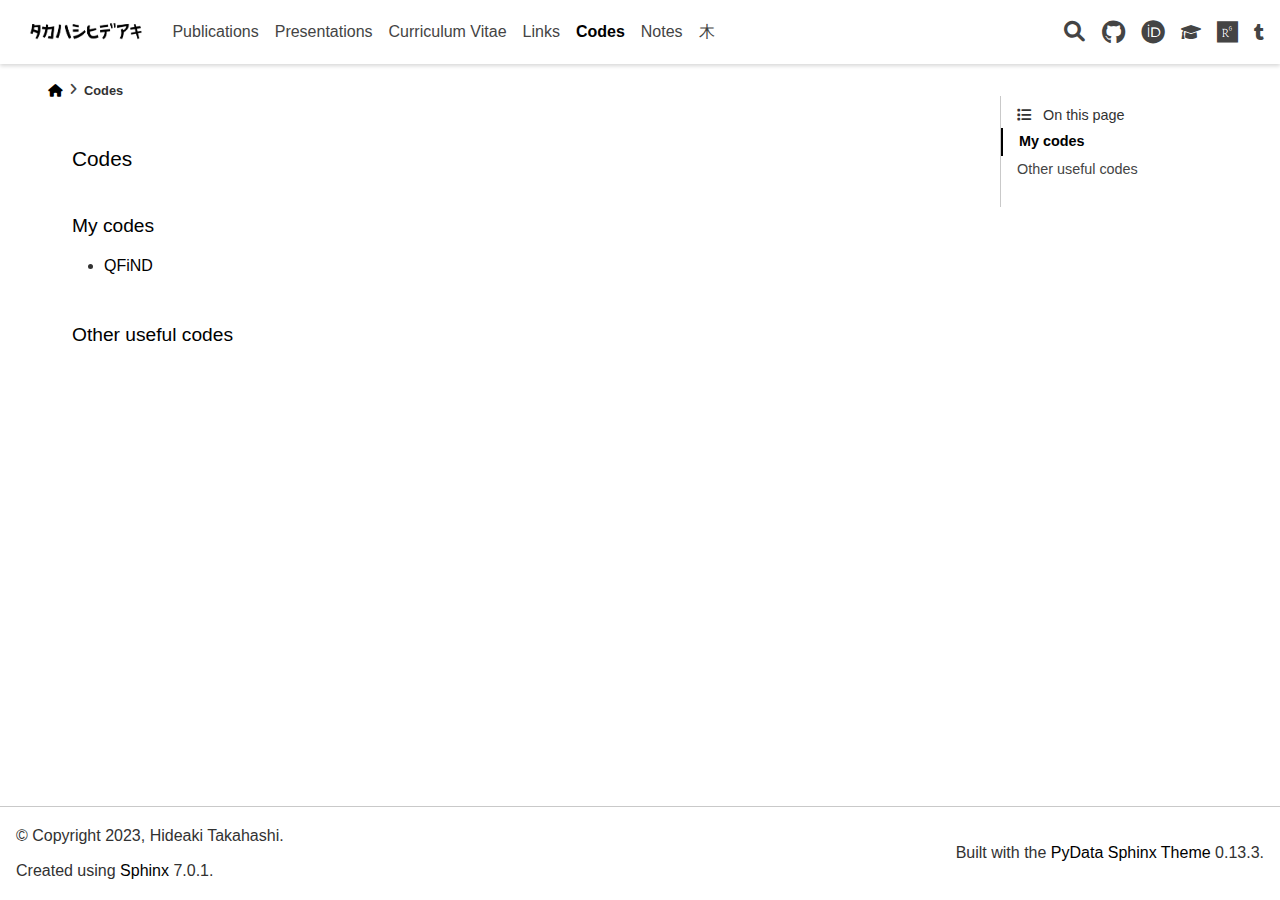
==== docs/code.html @ 280e66cf "edit codes" ====
<!DOCTYPE html>


<html lang="en" data-theme="light">

  <head>
    <meta charset="utf-8" />
    <meta name="viewport" content="width=device-width, initial-scale=1.0" /><meta name="viewport" content="width=device-width, initial-scale=1" />
    <link href="_static/favicon.ico" rel="icon" type="image/x-icon">
    <title>Codes &#8212; Hideaki Takahashi  documentation</title>
  
  
  
  <script data-cfasync="false">
    document.documentElement.dataset.mode = localStorage.getItem("mode") || "light";
    document.documentElement.dataset.theme = localStorage.getItem("theme") || "light";
  </script>
  
  <!-- Loaded before other Sphinx assets -->
  <link href="_static/styles/theme.css?digest=e353d410970836974a52" rel="stylesheet" />
<link href="_static/styles/bootstrap.css?digest=e353d410970836974a52" rel="stylesheet" />
<link href="_static/styles/pydata-sphinx-theme.css?digest=e353d410970836974a52" rel="stylesheet" />

  
  <link href="_static/vendor/fontawesome/6.1.2/css/all.min.css?digest=e353d410970836974a52" rel="stylesheet" />
  <link rel="preload" as="font" type="font/woff2" crossorigin href="_static/vendor/fontawesome/6.1.2/webfonts/fa-solid-900.woff2" />
<link rel="preload" as="font" type="font/woff2" crossorigin href="_static/vendor/fontawesome/6.1.2/webfonts/fa-brands-400.woff2" />
<link rel="preload" as="font" type="font/woff2" crossorigin href="_static/vendor/fontawesome/6.1.2/webfonts/fa-regular-400.woff2" />

    <link rel="stylesheet" type="text/css" href="_static/pygments.css" />
    <link rel="stylesheet" type="text/css" href="_static/css/header.css" />
    <link rel="stylesheet" type="text/css" href="_static/css/color.css" />
    <link rel="stylesheet" type="text/css" href="_static/css/font.css" />
  
  <!-- Pre-loaded scripts that we'll load fully later -->
  <link rel="preload" as="script" href="_static/scripts/bootstrap.js?digest=e353d410970836974a52" />
<link rel="preload" as="script" href="_static/scripts/pydata-sphinx-theme.js?digest=e353d410970836974a52" />

    <script data-url_root="./" id="documentation_options" src="_static/documentation_options.js"></script>
    <script src="_static/doctools.js"></script>
    <script src="_static/sphinx_highlight.js"></script>
    <script>DOCUMENTATION_OPTIONS.pagename = 'code';</script>
    <link rel="index" title="Index" href="genindex.html" />
    <link rel="search" title="Search" href="search.html" />
    <link rel="next" title="Notes" href="note.html" />
    <link rel="prev" title="Links" href="link.html" />
  <meta name="viewport" content="width=device-width, initial-scale=1"/>
  <meta name="docsearch:language" content="en"/>
  </head>
  
  
  <body data-bs-spy="scroll" data-bs-target=".bd-toc-nav" data-offset="180" data-bs-root-margin="0px 0px -60%" data-default-mode="light">

  
  
  <a class="skip-link" href="#main-content">Skip to main content</a>
  
  <input type="checkbox"
          class="sidebar-toggle"
          name="__primary"
          id="__primary"/>
  <label class="overlay overlay-primary" for="__primary"></label>
  
  <input type="checkbox"
          class="sidebar-toggle"
          name="__secondary"
          id="__secondary"/>
  <label class="overlay overlay-secondary" for="__secondary"></label>
  
  <div class="search-button__wrapper">
    <div class="search-button__overlay"></div>
    <div class="search-button__search-container">
<form class="bd-search d-flex align-items-center"
      action="search.html"
      method="get">
  <i class="fa-solid fa-magnifying-glass"></i>
  <input type="search"
         class="form-control"
         name="q"
         id="search-input"
         placeholder="Search the docs ..."
         aria-label="Search the docs ..."
         autocomplete="off"
         autocorrect="off"
         autocapitalize="off"
         spellcheck="false"/>
  <span class="search-button__kbd-shortcut"><kbd class="kbd-shortcut__modifier">Ctrl</kbd>+<kbd>K</kbd></span>
</form></div>
  </div>
  
    <nav class="bd-header navbar navbar-expand-lg bd-navbar">
<div class="bd-header__inner bd-page-width">
  <label class="sidebar-toggle primary-toggle" for="__primary">
    <span class="fa-solid fa-bars"></span>
  </label>
  
  <div class="navbar-header-items__start">
    
      <div class="navbar-item">
  

<a class="navbar-brand logo" href="index.html">
  
  
  
  
    
    
    
    <img src="_static/nome.png" class="logo__image only-light" alt="Hideaki Takahashi - Home"/>
    <script>document.write(`<img src="" class="logo__image only-dark" alt="Hideaki Takahashi - Home"/>`);</script>
  
  
</a></div>
    
  </div>
  
  
  <div class="col-lg-9 navbar-header-items">
    
    <div class="me-auto navbar-header-items__center">
      
        <div class="navbar-item"><nav class="navbar-nav">
  <p class="sidebar-header-items__title"
     role="heading"
     aria-level="1"
     aria-label="Site Navigation">
    Site Navigation
  </p>
  <ul class="bd-navbar-elements navbar-nav">
    
                    <li class="nav-item">
                      <a class="nav-link nav-internal" href="publication.html">
                        Publications
                      </a>
                    </li>
                

                    <li class="nav-item">
                      <a class="nav-link nav-internal" href="presentation.html">
                        Presentations
                      </a>
                    </li>
                

                    <li class="nav-item">
                      <a class="nav-link nav-internal" href="cv.html">
                        Curriculum Vitae
                      </a>
                    </li>
                

                    <li class="nav-item">
                      <a class="nav-link nav-internal" href="link.html">
                        Links
                      </a>
                    </li>
                

                    <li class="nav-item current active">
                      <a class="nav-link nav-internal" href="#">
                        Codes
                      </a>
                    </li>
                

                    <li class="nav-item">
                      <a class="nav-link nav-internal" href="note.html">
                        Notes
                      </a>
                    </li>
                

                    <li class="nav-item">
                      <a class="nav-link nav-internal" href="tree.html">
                        木
                      </a>
                    </li>
                
  </ul>
</nav></div>
      
    </div>
    
    
    <div class="navbar-header-items__end">
      
        <div class="navbar-item navbar-persistent--container">
          
<script>
document.write(`
  <button class="btn btn-sm navbar-btn search-button search-button__button" title="Search" aria-label="Search" data-bs-placement="bottom" data-bs-toggle="tooltip">
    <i class="fa-solid fa-magnifying-glass"></i>
  </button>
`);
</script>
        </div>
      
      
        <div class="navbar-item"><ul class="navbar-icon-links navbar-nav"
    aria-label="Icon Links">
        <li class="nav-item">
          
          
          
          
          
          
          
          
          <a href="https://github.com/htkhsh" title="GitHub" class="nav-link" rel="noopener" target="_blank" data-bs-toggle="tooltip" data-bs-placement="bottom"><span><i class="fa-brands fa-github"></i></span>
            <label class="sr-only">GitHub</label></a>
        </li>
        <li class="nav-item">
          
          
          
          
          
          
          
          
          <a href="https://orcid.org/0000-0001-6465-2049" title="ORCiD" class="nav-link" rel="noopener" target="_blank" data-bs-toggle="tooltip" data-bs-placement="bottom"><span><i class="fa-brands fa-orcid"></i></span>
            <label class="sr-only">ORCiD</label></a>
        </li>
        <li class="nav-item">
          
          
          
          
          
          
          
          
          <a href="https://scholar.google.co.jp/citations?hl=ja&user=_Anark0AAAAJ" title="Google Scholar" class="nav-link" rel="noopener" target="_blank" data-bs-toggle="tooltip" data-bs-placement="bottom"><span><i class="fa fa-graduation-cap"></i></span>
            <label class="sr-only">Google Scholar</label></a>
        </li>
        <li class="nav-item">
          
          
          
          
          
          
          
          
          <a href="https://www.researchgate.net/profile/Hideaki-Takahashi-11" title="ResearchGate" class="nav-link" rel="noopener" target="_blank" data-bs-toggle="tooltip" data-bs-placement="bottom"><span><i class="fa-brands fa-researchgate"></i></span>
            <label class="sr-only">ResearchGate</label></a>
        </li>
        <li class="nav-item">
          
          
          
          
          
          
          
          
          <a href="https://ftngrf.tumblr.com/" title="tumblr" class="nav-link" rel="noopener" target="_blank" data-bs-toggle="tooltip" data-bs-placement="bottom"><span><i class="fab fa-tumblr"></i></span>
            <label class="sr-only">tumblr</label></a>
        </li>
</ul></div>
      
    </div>
    
  </div>
  
  
    <div class="navbar-persistent--mobile">
<script>
document.write(`
  <button class="btn btn-sm navbar-btn search-button search-button__button" title="Search" aria-label="Search" data-bs-placement="bottom" data-bs-toggle="tooltip">
    <i class="fa-solid fa-magnifying-glass"></i>
  </button>
`);
</script>
    </div>
  

  
    <label class="sidebar-toggle secondary-toggle" for="__secondary">
      <span class="fa-solid fa-outdent"></span>
    </label>
  
</div>

    </nav>
  
  <div class="bd-container">
    <div class="bd-container__inner bd-page-width">
      
      <div class="bd-sidebar-primary bd-sidebar hide-on-wide">
        

  
  <div class="sidebar-header-items sidebar-primary__section">
    
    
      <div class="sidebar-header-items__center">
        
          <div class="navbar-item"><nav class="navbar-nav">
  <p class="sidebar-header-items__title"
     role="heading"
     aria-level="1"
     aria-label="Site Navigation">
    Site Navigation
  </p>
  <ul class="bd-navbar-elements navbar-nav">
    
                    <li class="nav-item">
                      <a class="nav-link nav-internal" href="publication.html">
                        Publications
                      </a>
                    </li>
                

                    <li class="nav-item">
                      <a class="nav-link nav-internal" href="presentation.html">
                        Presentations
                      </a>
                    </li>
                

                    <li class="nav-item">
                      <a class="nav-link nav-internal" href="cv.html">
                        Curriculum Vitae
                      </a>
                    </li>
                

                    <li class="nav-item">
                      <a class="nav-link nav-internal" href="link.html">
                        Links
                      </a>
                    </li>
                

                    <li class="nav-item current active">
                      <a class="nav-link nav-internal" href="#">
                        Codes
                      </a>
                    </li>
                

                    <li class="nav-item">
                      <a class="nav-link nav-internal" href="note.html">
                        Notes
                      </a>
                    </li>
                

                    <li class="nav-item">
                      <a class="nav-link nav-internal" href="tree.html">
                        木
                      </a>
                    </li>
                
  </ul>
</nav></div>
        
      </div>
    
    
    
      <div class="sidebar-header-items__end">
        
          <div class="navbar-item"><ul class="navbar-icon-links navbar-nav"
    aria-label="Icon Links">
        <li class="nav-item">
          
          
          
          
          
          
          
          
          <a href="https://github.com/htkhsh" title="GitHub" class="nav-link" rel="noopener" target="_blank" data-bs-toggle="tooltip" data-bs-placement="bottom"><span><i class="fa-brands fa-github"></i></span>
            <label class="sr-only">GitHub</label></a>
        </li>
        <li class="nav-item">
          
          
          
          
          
          
          
          
          <a href="https://orcid.org/0000-0001-6465-2049" title="ORCiD" class="nav-link" rel="noopener" target="_blank" data-bs-toggle="tooltip" data-bs-placement="bottom"><span><i class="fa-brands fa-orcid"></i></span>
            <label class="sr-only">ORCiD</label></a>
        </li>
        <li class="nav-item">
          
          
          
          
          
          
          
          
          <a href="https://scholar.google.co.jp/citations?hl=ja&user=_Anark0AAAAJ" title="Google Scholar" class="nav-link" rel="noopener" target="_blank" data-bs-toggle="tooltip" data-bs-placement="bottom"><span><i class="fa fa-graduation-cap"></i></span>
            <label class="sr-only">Google Scholar</label></a>
        </li>
        <li class="nav-item">
          
          
          
          
          
          
          
          
          <a href="https://www.researchgate.net/profile/Hideaki-Takahashi-11" title="ResearchGate" class="nav-link" rel="noopener" target="_blank" data-bs-toggle="tooltip" data-bs-placement="bottom"><span><i class="fa-brands fa-researchgate"></i></span>
            <label class="sr-only">ResearchGate</label></a>
        </li>
        <li class="nav-item">
          
          
          
          
          
          
          
          
          <a href="https://ftngrf.tumblr.com/" title="tumblr" class="nav-link" rel="noopener" target="_blank" data-bs-toggle="tooltip" data-bs-placement="bottom"><span><i class="fab fa-tumblr"></i></span>
            <label class="sr-only">tumblr</label></a>
        </li>
</ul></div>
        
      </div>
    
  </div>
  
  
  <div class="sidebar-primary-items__end sidebar-primary__section">
  </div>
  
  <div id="rtd-footer-container"></div>


      </div>
      
      <main id="main-content" class="bd-main">
        
        
          <div class="bd-content">
            <div class="bd-article-container">
              
              <div class="bd-header-article">
<div class="header-article-items header-article__inner">
  
    <div class="header-article-items__start">
      
        <div class="header-article-item">



<nav aria-label="Breadcrumbs">
  <ul class="bd-breadcrumbs" role="navigation" aria-label="Breadcrumb">
    
    <li class="breadcrumb-item breadcrumb-home">
      <a href="index.html" class="nav-link" aria-label="Home">
        <i class="fa-solid fa-home"></i>
      </a>
    </li>
    <li class="breadcrumb-item active" aria-current="page">Codes</li>
  </ul>
</nav>
</div>
      
    </div>
  
  
</div>
</div>
              
              
              
                
<div id="searchbox"></div>
                <article class="bd-article" role="main">
                  
  <section id="codes">
<h1>Codes<a class="headerlink" href="#codes" title="Permalink to this heading">#</a></h1>
<section id="my-codes">
<h2>My codes<a class="headerlink" href="#my-codes" title="Permalink to this heading">#</a></h2>
<ul class="simple">
<li><p><a class="reference external" href="https://github.com/htkhsh/QFiND">QFiND</a></p></li>
</ul>
</section>
<section id="other-useful-codes">
<h2>Other useful codes<a class="headerlink" href="#other-useful-codes" title="Permalink to this heading">#</a></h2>
</section>
</section>


                </article>
              
              
              
            </div>
            
            
              
                <div class="bd-sidebar-secondary bd-toc"><div class="sidebar-secondary-items sidebar-secondary__inner">

  <div class="sidebar-secondary-item">
  <div class="page-toc tocsection onthispage">
    <i class="fa-solid fa-list"></i> On this page
  </div>
  <nav class="bd-toc-nav page-toc">
    <ul class="visible nav section-nav flex-column">
<li class="toc-h2 nav-item toc-entry"><a class="reference internal nav-link" href="#my-codes">My codes</a></li>
<li class="toc-h2 nav-item toc-entry"><a class="reference internal nav-link" href="#other-useful-codes">Other useful codes</a></li>
</ul>
  </nav></div>

</div></div>
              
            
          </div>
          <footer class="bd-footer-content">
            
          </footer>
        
      </main>
    </div>
  </div>
  
  <!-- Scripts loaded after <body> so the DOM is not blocked -->
  <script src="_static/scripts/bootstrap.js?digest=e353d410970836974a52"></script>
<script src="_static/scripts/pydata-sphinx-theme.js?digest=e353d410970836974a52"></script>

  <footer class="bd-footer">
<div class="bd-footer__inner bd-page-width">
  
    <div class="footer-items__start">
      
        <div class="footer-item">
  <p class="copyright">
    
      © Copyright 2023, Hideaki Takahashi.
      <br/>
    
  </p>
</div>
      
        <div class="footer-item">
  <p class="sphinx-version">
    Created using <a href="https://www.sphinx-doc.org/">Sphinx</a> 7.0.1.
    <br/>
  </p>
</div>
      
    </div>
  
  
    <div class="footer-items__end">
      
        <div class="footer-item"><p class="theme-version">
  Built with the <a href="https://pydata-sphinx-theme.readthedocs.io/en/stable/index.html">PyData Sphinx Theme</a> 0.13.3.
</p></div>
      
    </div>
  
</div>

  </footer>
  </body>
</html>
---- docs/_static/styles/theme.css ----
/* Provided by Sphinx's 'basic' theme, and included in the final set of assets */
@import "../basic.css";
---- docs/_static/styles/pydata-sphinx-theme.css ----
html{--pst-header-height:4rem;--pst-header-article-height:calc(var(--pst-header-height)*2/3);--pst-sidebar-secondary:17rem;--pst-font-size-base:1rem;--pst-font-size-h1:2.5rem;--pst-font-size-h2:2rem;--pst-font-size-h3:1.75rem;--pst-font-size-h4:1.5rem;--pst-font-size-h5:1.25rem;--pst-font-size-h6:1.1rem;--pst-font-size-milli:0.9rem;--pst-sidebar-font-size:0.9rem;--pst-sidebar-font-size-mobile:1.1rem;--pst-sidebar-header-font-size:1.2rem;--pst-sidebar-header-font-weight:600;--pst-admonition-font-weight-heading:600;--pst-font-weight-caption:300;--pst-font-weight-heading:400;--pst-font-family-base-system:-apple-system,BlinkMacSystemFont,Segoe UI,"Helvetica Neue",Arial,sans-serif,Apple Color Emoji,Segoe UI Emoji,Segoe UI Symbol;--pst-font-family-monospace-system:"SFMono-Regular",Menlo,Consolas,Monaco,Liberation Mono,Lucida Console,monospace;--pst-font-family-base:var(--pst-font-family-base-system);--pst-font-family-heading:var(--pst-font-family-base-system);--pst-font-family-monospace:var(--pst-font-family-monospace-system);--pst-font-size-icon:1.5rem;--pst-icon-check-circle:"";--pst-icon-info-circle:"";--pst-icon-exclamation-triangle:"";--pst-icon-exclamation-circle:"";--pst-icon-times-circle:"";--pst-icon-lightbulb:"";--pst-icon-download:"";--pst-icon-angle-left:"";--pst-icon-angle-right:"";--pst-icon-external-link:"";--pst-icon-search-minus:"";--pst-icon-github:"";--pst-icon-gitlab:"";--pst-icon-share:"";--pst-icon-bell:"";--pst-icon-pencil:"";--pst-breadcrumb-divider:"";--pst-icon-admonition-default:var(--pst-icon-bell);--pst-icon-admonition-note:var(--pst-icon-info-circle);--pst-icon-admonition-attention:var(--pst-icon-exclamation-circle);--pst-icon-admonition-caution:var(--pst-icon-exclamation-triangle);--pst-icon-admonition-warning:var(--pst-icon-exclamation-triangle);--pst-icon-admonition-danger:var(--pst-icon-exclamation-triangle);--pst-icon-admonition-error:var(--pst-icon-times-circle);--pst-icon-admonition-hint:var(--pst-icon-lightbulb);--pst-icon-admonition-tip:var(--pst-icon-lightbulb);--pst-icon-admonition-important:var(--pst-icon-exclamation-circle);--pst-icon-admonition-seealso:var(--pst-icon-share);--pst-icon-admonition-todo:var(--pst-icon-pencil);--pst-icon-versionmodified-default:var(--pst-icon-exclamation-circle);--pst-icon-versionmodified-added:var(--pst-icon-exclamation-circle);--pst-icon-versionmodified-changed:var(--pst-icon-exclamation-circle);--pst-icon-versionmodified-deprecated:var(--pst-icon-exclamation-circle);font-size:var(--pst-font-size-base);scroll-padding-top:calc(var(--pst-header-height) + 1rem)}body{background-color:var(--pst-color-background);color:var(--pst-color-text-base);display:flex;flex-direction:column;font-family:var(--pst-font-family-base);font-weight:400;line-height:1.65;min-height:100vh}body::-webkit-scrollbar{height:.5rem;width:.5rem}body::-webkit-scrollbar-thumb{background:var(--pst-color-text-muted);border-radius:.25rem}body::-webkit-scrollbar-track{background:transparent}body::-webkit-scrollbar-thumb{background:var(--pst-color-on-surface)}body::-webkit-scrollbar-thumb:hover,body:hover::-webkit-scrollbar-thumb{background:var(--pst-color-text-muted)}body::-webkit-scrollbar-track{background:var(--pst-color-background)}p{color:var(--pst-color-text-base);font-size:1em;margin-bottom:1.15rem}p.rubric{border-bottom:1px solid var(--pst-color-border)}p.centered{text-align:center}a{word-wrap:break-word;color:var(--pst-color-link);text-decoration:none}a:hover{color:var(--pst-color-link-hover);text-decoration:underline}a.headerlink{color:var(--pst-color-warning);font-size:.8em;margin-left:.2em;opacity:.4;padding:0 4px;text-decoration:none;transition:all .2s ease-out;user-select:none}a.headerlink:hover{opacity:1}a.github:before,a.gitlab:before{color:var(--pst-color-text-muted);font:var(--fa-font-brands);margin-right:.25rem}a.github:before{content:var(--pst-icon-github)}a.gitlab:before{content:var(--pst-icon-gitlab)}.heading-style,h1,h2,h3,h4,h5,h6{font-family:var(--pst-font-family-heading);font-weight:var(--pst-font-weight-heading);line-height:1.15;margin:2.75rem 0 1.05rem}h1{font-size:var(--pst-font-size-h1);margin-top:0}h1,h2{color:var(--pst-color-primary)}h2{font-size:var(--pst-font-size-h2)}h3{font-size:var(--pst-font-size-h3)}h3,h4{color:var(--pst-color-text-base)}h4{font-size:var(--pst-font-size-h4)}h5{font-size:var(--pst-font-size-h5)}h5,h6{color:var(--pst-color-text-base)}h6{font-size:var(--pst-font-size-h6)}.text_small,small{font-size:var(--pst-font-size-milli)}hr{border:0;border-top:1px solid var(--pst-color-border)}code,kbd,pre,samp{font-family:var(--pst-font-family-monospace)}kbd{background-color:var(--pst-color-on-background);color:var(--pst-color-text-muted)}kbd:not(.compound){border:1px solid var(--pst-color-border);box-shadow:1px 1px 1px var(--pst-color-shadow);margin:0 .1rem;padding:.1rem .4rem}code{color:var(--pst-color-inline-code)}pre{background-color:var(--pst-color-surface);border:1px solid var(--pst-color-border);border-radius:.25rem;color:var(--pst-color-text-base);line-height:1.2em;margin:1.5em 0;padding:1rem}pre::-webkit-scrollbar{height:.5rem;width:.5rem}pre::-webkit-scrollbar-thumb{background:var(--pst-color-text-muted);border-radius:.25rem}pre::-webkit-scrollbar-track{background:transparent}pre::-webkit-scrollbar-thumb{background:var(--pst-color-on-surface)}pre::-webkit-scrollbar-thumb:hover,pre:hover::-webkit-scrollbar-thumb{background:var(--pst-color-text-muted)}pre .linenos{opacity:.5;padding-right:10px}.skip-link{background-color:var(--pst-color-background);border-bottom:1px solid var(--pst-color-border);color:var(--pst-color-link);left:0;padding:.5rem;position:fixed;right:0;text-align:center;top:0;transform:translateY(-100%);transition:transform .15s ease-in-out;z-index:1055}.skip-link:focus{transform:translateY(0)}.bd-container{display:flex;flex-grow:1;justify-content:center}.bd-container .bd-container__inner{display:flex}.bd-page-width{width:100%}@media(min-width:960px){.bd-page-width{max-width:88rem}}.bd-header-announcement{align-items:center;display:flex;justify-content:center;min-height:3rem;padding:.5rem 12.5%;position:relative;text-align:center;width:100%}@media(max-width:959.98px){.bd-header-announcement{padding:.5rem 2%}}.bd-header-announcement p{font-weight:700;margin:0}.bd-header-announcement:after{background-color:var(--pst-color-info);content:"";height:100%;left:0;opacity:.2;position:absolute;top:0;width:100%;z-index:-1}.bd-header-announcement:empty{display:none}.bd-main{display:flex;flex-direction:column;flex-grow:1;min-width:0}.bd-main .bd-content{display:flex;height:100%;justify-content:center}.bd-main .bd-content .bd-article-container{display:flex;flex-direction:column;justify-content:start;max-width:60em;overflow-x:auto;padding:1rem;width:100%}@media(min-width:1200px){.bd-main .bd-content .bd-article-container .bd-article{padding-left:2rem;padding-top:1.5rem}}.bd-footer{border-top:1px solid var(--pst-color-border);width:100%}.bd-footer .bd-footer__inner{display:flex;flex-grow:1;margin:auto;padding:1rem}.bd-footer .footer-items__end,.bd-footer .footer-items__start{display:flex;flex-direction:column;gap:.5rem;justify-content:center}.bd-footer .footer-items__end{margin-left:auto;text-align:end}.bd-footer .footer-item p{margin-bottom:0}.bd-footer-article .footer-article-items,.bd-footer-content .footer-content-items{display:flex;flex-direction:column;margin-top:auto}.bd-header{background:var(--pst-color-on-background)!important;box-shadow:0 .125rem .25rem 0 var(--pst-color-shadow);justify-content:center;max-width:100vw;padding:0;position:sticky;top:0;width:100%;z-index:1030}.bd-header .bd-header__inner{align-items:center;display:flex;height:fit-content;padding-left:1rem;padding-right:1rem}.bd-header .navbar-item{align-items:center;display:flex;height:var(--pst-header-height);max-height:var(--pst-header-height)}.bd-header .navbar-header-items{flex-shrink:1}@media(min-width:960px){.bd-header .navbar-header-items{display:flex;flex-grow:1;padding:0 0 0 .5rem}}.bd-header .navbar-header-items__center,.bd-header .navbar-header-items__end,.bd-header .navbar-header-items__start{align-items:center;display:flex;flex-flow:wrap;row-gap:0}.bd-header .navbar-header-items__center,.bd-header .navbar-header-items__end{column-gap:1rem}.bd-header .navbar-header-items__start{flex-shrink:0;gap:.5rem;margin-right:auto}.bd-header .navbar-header-items__end{justify-content:end}.bd-header .navbar-nav{display:flex}@media(min-width:960px){.bd-header .navbar-nav{align-items:center}}.bd-header .navbar-nav li a.nav-link{color:var(--pst-color-text-muted)}.bd-header .navbar-nav li a.nav-link:focus,.bd-header .navbar-nav li a.nav-link:hover{color:var(--pst-color-primary)}.bd-header .navbar-nav>.active>.nav-link{color:var(--pst-color-primary);font-weight:600}.bd-header .navbar-nav .dropdown button{border:none;color:var(--pst-color-text-muted);display:unset}.bd-header .navbar-nav .dropdown .dropdown-menu{background-color:var(--pst-color-on-background);border:1px solid var(--pst-color-border);box-shadow:0 0 .3rem .1rem var(--pst-color-shadow);margin:.5rem 0;min-width:20rem;padding:.5rem 1rem;z-index:1070}.bd-header .navbar-nav .dropdown .dropdown-menu:not(.show){display:none}@media(min-width:960px){.navbar-center-items .navbar-item{display:inline-block}}.toc-entry>.nav-link.active{background-color:transparent;border-left:2px solid var(--pst-color-primary);color:var(--pst-color-primary);font-weight:600}.nav-link:hover{border-style:none}.nav-link.nav-external:after{content:var(--pst-icon-external-link);font:var(--fa-font-solid);font-size:.75em;margin-left:.3em}.bd-navbar-elements li.nav-item i{font-size:.7rem;padding-left:2px;vertical-align:middle}.bd-header label.sidebar-toggle{align-items:center;color:var(--pst-color-muted);cursor:pointer;display:flex;font-size:var(--pst-font-size-icon);margin-bottom:0}.bd-header label.primary-toggle{padding-right:1rem}@media(min-width:960px){.bd-header label.primary-toggle{display:none}}.bd-header label.secondary-toggle{padding-left:1rem}@media(min-width:1200px){.bd-header label.secondary-toggle{display:none}}.bd-header .navbar-header-items{display:none}@media(min-width:960px){.bd-header .navbar-header-items{display:inherit}}.navbar-persistent--mobile{margin-left:auto}@media(min-width:960px){.navbar-persistent--mobile{display:none}}.navbar-persistent--container{display:none}@media(min-width:960px){.navbar-persistent--container{display:flex}}.header-article__inner{display:flex;padding:0 .5rem}.header-article__inner .header-article-item{height:var(--pst-header-article-height);min-height:var(--pst-header-article-height)}.header-article__inner .header-article-items__end,.header-article__inner .header-article-items__start{align-items:start;display:flex;gap:.5rem}.header-article__inner .header-article-items__end{margin-left:auto}.bd-sidebar-primary{background-color:var(--pst-color-background);border-right:1px solid var(--pst-color-border);display:flex;flex:0 0 auto;flex-direction:column;font-size:var(--pst-sidebar-font-size-mobile);gap:1rem;max-height:calc(100vh - var(--pst-header-height));overflow-y:auto;padding:2rem 1rem 1rem;position:sticky;top:var(--pst-header-height);width:25%}.bd-sidebar-primary::-webkit-scrollbar{height:.5rem;width:.5rem}.bd-sidebar-primary::-webkit-scrollbar-thumb{background:var(--pst-color-text-muted);border-radius:.25rem}.bd-sidebar-primary::-webkit-scrollbar-track{background:transparent}.bd-sidebar-primary::-webkit-scrollbar-thumb{background:var(--pst-color-on-surface)}.bd-sidebar-primary::-webkit-scrollbar-thumb:hover,.bd-sidebar-primary:hover::-webkit-scrollbar-thumb{background:var(--pst-color-text-muted)}@media(min-width:960px){.bd-sidebar-primary{font-size:var(--pst-sidebar-font-size)}}.bd-sidebar-primary .nav-link{font-size:var(--pst-sidebar-font-size-mobile)}.bd-sidebar-primary.no-sidebar{border-right:0}@media(min-width:960px){.bd-sidebar-primary.hide-on-wide{display:none}}.bd-sidebar-primary h1,.bd-sidebar-primary h2,.bd-sidebar-primary h3,.bd-sidebar-primary h4{color:var(--pst-color-text-base)}.bd-sidebar-primary .sidebar-primary-items__end .sidebar-primary-item,.bd-sidebar-primary .sidebar-primary-items__start .sidebar-primary-item{padding:.5rem 0}.bd-sidebar-primary .sidebar-header-items{display:flex;flex-direction:column}.bd-sidebar-primary .sidebar-header-items .sidebar-header-items__title{color:var(--pst-color-text-base);font-size:var(--pst-sidebar-header-font-size);font-weight:var(--pst-sidebar-header-font-weight);margin-bottom:.5rem}.bd-sidebar-primary .sidebar-header-items .nav-item.dropdown button{display:none}.bd-sidebar-primary .sidebar-header-items .nav-item.dropdown .dropdown-menu{background-color:inherit;border:none;display:flex;flex-direction:column;font-size:inherit;margin:0;padding:0}.bd-sidebar-primary .sidebar-header-items .sidebar-header-items__center{display:flex;flex-direction:column}.bd-sidebar-primary .sidebar-header-items .sidebar-header-items__end{align-items:center;display:flex;gap:.5rem}@media(min-width:960px){.bd-sidebar-primary .sidebar-header-items{display:none}}.bd-sidebar-primary .sidebar-primary-items__start{border-top:1px solid var(--pst-color-border)}@media(min-width:960px){.bd-sidebar-primary .sidebar-primary-items__start{border-top:none}}.bd-sidebar-primary .sidebar-primary-items__end{margin-bottom:1em;margin-top:auto}.bd-sidebar-primary .list-caption{list-style:none;padding-left:0}.bd-sidebar-primary li{position:relative}.bd-sidebar-primary li.has-children>.reference{padding-right:30px}.bd-sidebar-primary label.toctree-toggle{align-items:center;cursor:pointer;display:flex;height:30px;justify-content:center;position:absolute;right:0;top:0;width:30px}.bd-sidebar-primary label.toctree-toggle:hover{background:var(--pst-color-surface)}.bd-sidebar-primary label.toctree-toggle i{display:inline-block;font-size:.75rem;text-align:center}.bd-sidebar-primary label.toctree-toggle i:hover{color:var(--pst-color-primary)}.bd-sidebar-primary .label-parts{height:100%;width:100%}.bd-sidebar-primary .label-parts:hover{background:none}.bd-sidebar-primary .label-parts i{position:absolute;right:0;top:.3em;width:30px}nav.bd-links{margin-right:-1rem}@media(min-width:960px){nav.bd-links{display:block}}nav.bd-links ul{list-style:none}nav.bd-links ul ul{padding:0 0 0 1rem}nav.bd-links li>a{color:var(--pst-color-text-muted);display:block;padding:.25rem 0}nav.bd-links li>a:hover{background-color:transparent;color:var(--pst-color-primary);text-decoration:none}nav.bd-links li>a.reference.external:after{content:var(--pst-icon-external-link);font:var(--fa-font-solid);font-size:.75em;margin-left:.3em}nav.bd-links .active:hover>a,nav.bd-links .active>a{color:var(--pst-color-primary);font-weight:600}nav.bd-links p.bd-links__title{font-size:var(--pst-sidebar-header-font-size)}nav.bd-links p.bd-links__title,nav.bd-links p.caption{font-weight:var(--pst-sidebar-header-font-weight);margin-bottom:.5rem}nav.bd-links p.caption{color:var(--pst-color-text-base);font-size:var(--pst-sidebar-font-size-mobile);margin-top:1.25rem;position:relative}nav.bd-links p.caption:first-child{margin-top:0}@media(min-width:960px){nav.bd-links p.caption{font-size:var(--pst-sidebar-font-size)}}.bd-sidebar-secondary{background-color:var(--pst-color-background);display:flex;flex-direction:column;flex-shrink:0;font-size:var(--pst-sidebar-font-size-mobile);max-height:calc(100vh - var(--pst-header-height));order:2;overflow-y:auto;padding:2rem 1rem 1rem;position:sticky;top:var(--pst-header-height);width:var(--pst-sidebar-secondary)}@media(min-width:1200px){.bd-sidebar-secondary{font-size:var(--pst-sidebar-font-size)}}.bd-sidebar-secondary::-webkit-scrollbar{height:.5rem;width:.5rem}.bd-sidebar-secondary::-webkit-scrollbar-thumb{background:var(--pst-color-text-muted);border-radius:.25rem}.bd-sidebar-secondary::-webkit-scrollbar-track{background:transparent}.bd-sidebar-secondary::-webkit-scrollbar-thumb{background:var(--pst-color-on-surface)}.bd-sidebar-secondary::-webkit-scrollbar-thumb:hover,.bd-sidebar-secondary:hover::-webkit-scrollbar-thumb{background:var(--pst-color-text-muted)}.sidebar-secondary-item{padding:.5rem}@media(min-width:1200px){.sidebar-secondary-item{border-left:1px solid var(--pst-color-border);padding-left:1rem}}.sidebar-secondary-item i{padding-right:.5rem}input.sidebar-toggle{display:none}label.overlay{background-color:#000;height:0;left:0;opacity:.5;position:fixed;top:0;transition:opacity .2s ease-out;width:0;z-index:1050}input#__primary:checked+label.overlay.overlay-primary,input#__secondary:checked+label.overlay.overlay-secondary{height:100vh;width:100vw}input#__primary:checked~.bd-container .bd-sidebar-primary{margin-left:0;visibility:visible}input#__secondary:checked~.bd-container .bd-sidebar-secondary{margin-right:0;visibility:visible}@media(min-width:960px){label.sidebar-toggle.primary-toggle{display:none}input#__primary:checked+label.overlay.overlay-primary{height:0;width:0}.bd-sidebar-primary{margin-left:0;visibility:visible}}@media(max-width:959.98px){.bd-sidebar-primary{flex-grow:.75;height:100vh;left:0;margin-left:-75%;max-height:100vh;max-width:350px;position:fixed;top:0;transition:visibility .2s ease-out,margin .2s ease-out;visibility:hidden;width:75%;z-index:1055}}@media(max-width:1199.98px){.bd-sidebar-secondary{flex-grow:.75;height:100vh;margin-right:-75%;max-height:100vh;max-width:350px;position:fixed;right:0;top:0;transition:visibility .2s ease-out,margin .2s ease-out;visibility:hidden;width:75%;z-index:1055}}ul.bd-breadcrumbs{display:flex;flex-wrap:wrap;font-size:.8rem;list-style:none;padding-left:0}ul.bd-breadcrumbs li.breadcrumb-item{align-items:center;display:flex;font-weight:700}ul.bd-breadcrumbs li.breadcrumb-item a{color:var(--pst-color-link)}ul.bd-breadcrumbs li.breadcrumb-item:not(.breadcrumb-home):before{color:var(--pst-color-text-muted);content:var(--pst-breadcrumb-divider);font:var(--fa-font-solid);font-size:.8rem;padding:0 .5rem}.navbar-icon-links{column-gap:1rem;display:flex;flex-direction:row;flex-wrap:wrap}.navbar-icon-links li.nav-item a.nav-link{padding-left:0;padding-right:0}.navbar-icon-links a span{align-items:center;display:flex}.navbar-icon-links i.fa-brands,.navbar-icon-links i.fa-regular,.navbar-icon-links i.fa-solid{font-size:var(--pst-font-size-icon);font-style:normal;vertical-align:middle}.navbar-icon-links i.fa-square-twitter:before{color:#55acee}.navbar-icon-links i.fa-square-gitlab:before{color:#548}.navbar-icon-links i.fa-bitbucket:before{color:#0052cc}.navbar-icon-links img.icon-link-image{border-radius:.2rem;height:1.5em}.navbar-brand{align-items:center;display:flex;flex-shrink:0;gap:.5rem;height:var(--pst-header-height);margin:0;max-height:var(--pst-header-height);padding:.5rem 0;position:relative;width:auto}.navbar-brand p{margin-bottom:0}.navbar-brand img{height:100%;max-width:100%;width:auto}.navbar-nav ul{display:block;list-style:none}.navbar-nav ul ul{padding:0 0 0 1rem}.navbar-nav li{display:flex;flex-direction:column}.navbar-nav li a{align-items:center;color:var(--pst-color-text-muted);display:flex;height:100%;padding-bottom:.25rem;padding-top:.25rem}.navbar-nav li a:hover{border-style:none;text-decoration-line:none}.navbar-nav li a:focus,.navbar-nav li a:hover,.navbar-nav li.current>a{color:var(--pst-color-primary)}.navbar-nav li.current>a{font-weight:600}.navbar-nav .toctree-checkbox{display:none;position:absolute}.navbar-nav .toctree-checkbox~ul{display:none}.navbar-nav .toctree-checkbox~label i{transform:rotate(0deg)}.navbar-nav .toctree-checkbox:checked~ul{display:block}.navbar-nav .toctree-checkbox:checked~label i{transform:rotate(180deg)}.bd-header .navbar-nav>p.sidebar-header-items__title{display:none}.page-toc .section-nav{border-bottom:none;padding-left:0}.page-toc .section-nav ul{padding-left:1rem}.page-toc .nav-link{font-size:var(--pst-sidebar-font-size-mobile)}@media(min-width:1200px){.page-toc .nav-link{font-size:var(--pst-sidebar-font-size)}}.page-toc .onthispage{color:var(--pst-color-text-base);font-weight:var(--pst-sidebar-header-font-weight);margin-bottom:.5rem}.prev-next-area{width:100%}.prev-next-area p{line-height:1.3em;margin:0 .3em}.prev-next-area i{font-size:1.2em}.prev-next-area a{align-items:center;border:none;color:var(--pst-color-text-muted);display:flex;max-width:45%;overflow-x:hidden;padding:10px;text-decoration:none}.prev-next-area a p.prev-next-title{color:var(--pst-color-primary);font-size:1.1em;font-weight:var(--pst-admonition-font-weight-heading)}.prev-next-area a:hover p.prev-next-title{text-decoration:underline}.prev-next-area a .prev-next-info{flex-direction:column;margin:0 .5em}.prev-next-area a .prev-next-info .prev-next-subtitle{text-transform:capitalize}.prev-next-area a.left-prev{float:left}.prev-next-area a.right-next{float:right}.prev-next-area a.right-next div.prev-next-info{text-align:right}.bd-search{margin-left:-15px;margin-right:-15px;padding:1rem 15px;position:relative}.bd-search .icon{color:var(--pst-color-border);left:25px;position:absolute}.bd-search i.fa-solid.fa-magnifying-glass{color:var(--pst-color-text-muted);left:1.6rem;position:absolute}.bd-search input{background-color:var(--pst-color-background);border:1px solid var(--pst-color-border);border-radius:.25rem;color:var(--pst-color-text-base);padding-left:2.5rem}.bd-search input::placeholder{color:var(--pst-color-border)}.bd-search input:active,.bd-search input:focus{background-color:var(--pst-color-background);color:var(--pst-color-text-base)}.bd-search input::-webkit-search-cancel-button,.bd-search input::-webkit-search-decoration{-webkit-appearance:none;appearance:none}.bd-search .search-button__kbd-shortcut{color:var(--pst-color-border);display:flex;position:absolute;right:2em}.search-button{align-content:center;align-items:center;color:var(--pst-color-text-muted);display:flex;padding:0}.search-button:hover{color:var(--pst-color-primary)}.search-button i{font-size:1.3rem}.search-button__overlay,.search-button__search-container{display:none}.search-button__wrapper.show .search-button__search-container{display:flex;left:50%;margin-top:.5rem;max-width:800px;position:fixed;right:1rem;top:30%;transform:translate(-50%,-50%);width:90%;z-index:1055}.search-button__wrapper.show .search-button__overlay{background-color:#000;display:flex;height:100%;left:0;opacity:.5;position:fixed;top:0;width:100%;z-index:1050}.search-button__wrapper.show form.bd-search{flex-grow:1;padding-bottom:0;padding-top:0}.search-button__wrapper.show i,.search-button__wrapper.show input{font-size:var(--pst-font-size-icon)}div#searchbox p.highlight-link{box-shadow:0 .2rem .5rem var(--pst-color-shadow),0 0 .0625rem var(--pst-color-shadow)!important;margin:1rem 0;width:fit-content}@media(min-width:1200px){div#searchbox p.highlight-link{margin-left:2rem}}div#searchbox p.highlight-link a{background-color:var(--pst-color-primary);border-radius:.25rem;color:#fff;font-size:1.25rem;padding:.75rem;transition:box-shadow .25s ease-out}div#searchbox p.highlight-link a:hover{box-shadow:inset 0 0 50px 50px rgba(0,0,0,.25);text-decoration:none}div#searchbox p.highlight-link a:before{color:unset;content:var(--pst-icon-search-minus);font:var(--fa-font-solid);margin-right:.5rem}.theme-switch-button{border-color:var(--pst-color-on-background);font-size:calc(var(--pst-font-size-icon) - .1rem);margin:0 -.5rem;padding:0}.theme-switch-button span{color:var(--pst-color-text-muted);display:none;padding:.5rem}.theme-switch-button span:active,.theme-switch-button span:focus,.theme-switch-button span:hover{text-decoration:none}.theme-switch-button:active,.theme-switch-button:hover{background-color:var(--pst-color-on-surface)!important;border-color:var(--pst-color-on-background)!important}.theme-switch-button:active a,.theme-switch-button:hover a{color:var(--pst-color-text-muted)}.bd-sidebar-primary .theme-switch-button{border-color:var(--pst-color-background)}.bd-sidebar-primary .theme-switch-button:active,.bd-sidebar-primary .theme-switch-button:hover{border-color:var(--pst-color-background)!important}html[data-mode=auto] .theme-switch-button span[data-mode=auto],html[data-mode=dark] .theme-switch-button span[data-mode=dark],html[data-mode=light] .theme-switch-button span[data-mode=light]{display:flex}button.btn.version-switcher__button{border-color:var(--pst-color-border);color:var(--pst-color-text-base);margin-bottom:1em}@media(min-width:960px){button.btn.version-switcher__button{margin-bottom:unset}}button.btn.version-switcher__button:active{border-color:var(--pst-color-border);color:var(--pst-color-text-base)}.version-switcher__menu{border-color:var(--pst-color-border);border-radius:var(--bs-dropdown-border-radius)}.version-switcher__menu a.list-group-item{background-color:var(--pst-color-on-background);color:var(--pst-color-text-base);padding:.75rem 1.25rem}.version-switcher__menu a.list-group-item:not(:last-child){border-bottom:1px solid var(--pst-color-border)}.version-switcher__menu a.list-group-item:hover{background-color:var(--pst-color-surface)}.version-switcher__menu a.list-group-item.active{color:var(--pst-color-primary)}.version-switcher__menu a.list-group-item.active span:before{background-color:var(--pst-color-primary);content:"";height:100%;left:0;opacity:.1;position:absolute;top:0;width:100%}.version-switcher__menu,button.version-switcher__button{font-size:1.1em}@media(min-width:960px){.version-switcher__menu,button.version-switcher__button{font-size:unset}}nav.page-toc{margin-bottom:1rem}.bd-toc .nav .nav,.list-caption .nav{display:none}.bd-toc .nav .nav.visible,.bd-toc .nav>.active>ul,.list-caption .nav.visible,.list-caption>.active>ul,.toc-entry{display:block}.toc-entry a.nav-link{color:var(--pst-color-text-muted);display:block;margin-left:-1rem;padding:.125rem 0 .125rem 1rem}.toc-entry a.nav-link:hover{color:var(--pst-color-primary);text-decoration:none}.toc-entry a.nav-link.active{background-color:transparent;border-left:2px solid var(--pst-color-primary);color:var(--pst-color-primary);font-weight:600}div.deprecated,div.versionadded,div.versionchanged{background-color:var(--pst-color-on-background);border-left:.2rem solid;border-color:var(--pst-color-info);border-radius:.25rem;box-shadow:0 .2rem .5rem var(--pst-color-shadow),0 0 .0625rem var(--pst-color-shadow)!important;margin:1.5625em auto;overflow:hidden;padding:0 .6rem;page-break-inside:avoid;position:relative;transition:color .25s,background-color .25s,border-color .25s;vertical-align:middle}div.deprecated>p,div.versionadded>p,div.versionchanged>p{margin-bottom:.6rem;margin-top:.6rem}div.deprecated>p:before,div.versionadded>p:before,div.versionchanged>p:before{background-color:var(--pst-color-info);content:"";height:100%;left:0;opacity:.1;pointer-events:none;position:absolute;top:0;width:100%}div.versionadded{border-color:var(--pst-color-success)}div.versionadded p:before{background-color:var(--pst-color-success)}div.versionchanged{border-color:var(--pst-color-warning)}div.versionchanged p:before{background-color:var(--pst-color-warning)}div.deprecated{border-color:var(--pst-color-danger)}div.deprecated p:before{background-color:var(--pst-color-danger)}span.versionmodified{font-weight:600}span.versionmodified:before{color:var(--pst-color-info);content:var(--pst-icon-versionmodified-default);font:var(--fa-font-solid);margin-right:.6rem}span.versionmodified.added:before{color:var(--pst-color-success);content:var(--pst-icon-versionmodified-added)}span.versionmodified.changed:before{color:var(--pst-color-warning);content:var(--pst-icon-versionmodified-changed)}span.versionmodified.deprecated:before{color:var(--pst-color-danger);content:var(--pst-icon-versionmodified-deprecated)}.sidebar-indices-items{border-top:1px solid var(--pst-color-border);display:flex;flex-direction:column}@media(min-width:960px){.sidebar-indices-items{border-top:none}}.sidebar-indices-items .sidebar-indices-items__title{color:var(--pst-color-text-base);font-size:var(--pst-sidebar-header-font-size);font-weight:var(--pst-sidebar-header-font-weight);margin-bottom:.5rem}.sidebar-indices-items ul.indices-link{list-style:none;margin-right:-1rem;padding:0}.sidebar-indices-items ul.indices-link li>a{color:var(--pst-color-text-muted);display:block;padding:.25rem 0}.sidebar-indices-items ul.indices-link li>a:hover{background-color:transparent;color:var(--pst-color-primary);text-decoration:none}.bd-sidebar-primary div#rtd-footer-container{bottom:-1rem;margin:-1rem;position:sticky}.bd-sidebar-primary div#rtd-footer-container .rst-versions.rst-badge{font-family:var(--pst-font-family-base);font-size:.9em;max-width:unset;position:unset}.bd-sidebar-primary div#rtd-footer-container .rst-versions.rst-badge .rst-current-version{align-items:center;background-color:var(--pst-color-background);border-top:1px solid var(--pst-color-border);color:var(--pst-color-success);display:flex;gap:.2rem;height:2.5rem;transition:background-color .2s ease-out}.bd-sidebar-primary div#rtd-footer-container .rst-versions.rst-badge .fa.fa-book{color:var(--pst-color-text-muted);margin-right:auto}.bd-sidebar-primary div#rtd-footer-container .rst-versions.rst-badge .fa.fa-book:after{color:var(--pst-color-text-base);content:"Read The Docs";font-family:var(--pst-font-family-base);font-weight:var(--pst-admonition-font-weight-heading)}.bd-sidebar-primary div#rtd-footer-container .rst-versions.rst-badge .fa.fa-caret-down{color:var(--pst-color-text-muted)}.bd-sidebar-primary div#rtd-footer-container .rst-versions.rst-badge.shift-up .rst-current-version{border-bottom:1px solid var(--pst-color-border)}.bd-sidebar-primary div#rtd-footer-container .rst-other-versions{background-color:var(--pst-color-surface);color:var(--pst-color-text-base)}.bd-sidebar-primary div#rtd-footer-container .rst-other-versions dl dd a{color:var(--pst-color-text-muted)}.bd-sidebar-primary div#rtd-footer-container .rst-other-versions hr{background-color:var(--pst-color-border)}.bd-sidebar-primary div#rtd-footer-container .rst-other-versions small a{color:var(--pst-color-link)}.bd-sidebar-primary div#rtd-footer-container .rst-other-versions input{background-color:var(--pst-color-surface);border:1px solid var(--pst-color-border);padding-left:.5rem}.admonition,div.admonition{background-color:var(--pst-color-on-background);border-left:.2rem solid;border-color:var(--pst-color-info);border-radius:.25rem;box-shadow:0 .2rem .5rem var(--pst-color-shadow),0 0 .0625rem var(--pst-color-shadow)!important;margin:1.5625em auto;overflow:hidden;padding:0 .6rem .8rem;page-break-inside:avoid}.admonition :last-child,div.admonition :last-child{margin-bottom:0}.admonition p.admonition-title~*,div.admonition p.admonition-title~*{margin-left:1.4rem;margin-right:1.4rem}.admonition>ol,.admonition>ul,div.admonition>ol,div.admonition>ul{margin-left:1em}.admonition>.admonition-title,div.admonition>.admonition-title{font-weight:var(--pst-admonition-font-weight-heading);margin:0 -.6rem;padding:.4rem .6rem .4rem 2rem;position:relative}.admonition>.admonition-title:after,div.admonition>.admonition-title:after{color:var(--pst-color-info);content:var(--pst-icon-admonition-default);font:var(--fa-font-solid);height:1rem;left:.5rem;line-height:inherit;opacity:1;position:absolute;width:1rem}.admonition>.admonition-title:before,div.admonition>.admonition-title:before{background-color:var(--pst-color-info);content:"";height:100%;left:0;opacity:.1;pointer-events:none;position:absolute;top:0;width:100%}.admonition>.admonition-title+*,div.admonition>.admonition-title+*{margin-top:.4em}.admonition.attention,div.admonition.attention{border-color:var(--pst-color-attention)}.admonition.attention>.admonition-title:before,div.admonition.attention>.admonition-title:before{background-color:var(--pst-color-attention)}.admonition.attention>.admonition-title:after,div.admonition.attention>.admonition-title:after{color:var(--pst-color-attention);content:var(--pst-icon-admonition-attention)}.admonition.caution,div.admonition.caution{border-color:var(--pst-color-warning)}.admonition.caution>.admonition-title:before,div.admonition.caution>.admonition-title:before{background-color:var(--pst-color-warning)}.admonition.caution>.admonition-title:after,div.admonition.caution>.admonition-title:after{color:var(--pst-color-warning);content:var(--pst-icon-admonition-caution)}.admonition.warning,div.admonition.warning{border-color:var(--pst-color-warning)}.admonition.warning>.admonition-title:before,div.admonition.warning>.admonition-title:before{background-color:var(--pst-color-warning)}.admonition.warning>.admonition-title:after,div.admonition.warning>.admonition-title:after{color:var(--pst-color-warning);content:var(--pst-icon-admonition-warning)}.admonition.danger,div.admonition.danger{border-color:var(--pst-color-danger)}.admonition.danger>.admonition-title:before,div.admonition.danger>.admonition-title:before{background-color:var(--pst-color-danger)}.admonition.danger>.admonition-title:after,div.admonition.danger>.admonition-title:after{color:var(--pst-color-danger);content:var(--pst-icon-admonition-danger)}.admonition.error,div.admonition.error{border-color:var(--pst-color-danger)}.admonition.error>.admonition-title:before,div.admonition.error>.admonition-title:before{background-color:var(--pst-color-danger)}.admonition.error>.admonition-title:after,div.admonition.error>.admonition-title:after{color:var(--pst-color-danger);content:var(--pst-icon-admonition-error)}.admonition.hint,div.admonition.hint{border-color:var(--pst-color-success)}.admonition.hint>.admonition-title:before,div.admonition.hint>.admonition-title:before{background-color:var(--pst-color-success)}.admonition.hint>.admonition-title:after,div.admonition.hint>.admonition-title:after{color:var(--pst-color-success);content:var(--pst-icon-admonition-hint)}.admonition.tip,div.admonition.tip{border-color:var(--pst-color-success)}.admonition.tip>.admonition-title:before,div.admonition.tip>.admonition-title:before{background-color:var(--pst-color-success)}.admonition.tip>.admonition-title:after,div.admonition.tip>.admonition-title:after{color:var(--pst-color-success);content:var(--pst-icon-admonition-tip)}.admonition.important,div.admonition.important{border-color:var(--pst-color-attention)}.admonition.important>.admonition-title:before,div.admonition.important>.admonition-title:before{background-color:var(--pst-color-attention)}.admonition.important>.admonition-title:after,div.admonition.important>.admonition-title:after{color:var(--pst-color-attention);content:var(--pst-icon-admonition-important)}.admonition.note,div.admonition.note{border-color:var(--pst-color-info)}.admonition.note>.admonition-title:before,div.admonition.note>.admonition-title:before{background-color:var(--pst-color-info)}.admonition.note>.admonition-title:after,div.admonition.note>.admonition-title:after{color:var(--pst-color-info);content:var(--pst-icon-admonition-note)}.admonition.seealso,div.admonition.seealso{border-color:var(--pst-color-success)}.admonition.seealso>.admonition-title:before,div.admonition.seealso>.admonition-title:before{background-color:var(--pst-color-success)}.admonition.seealso>.admonition-title:after,div.admonition.seealso>.admonition-title:after{color:var(--pst-color-success);content:var(--pst-icon-admonition-seealso)}.admonition.admonition-todo,div.admonition.admonition-todo{border-color:var(--pst-color-border)}.admonition.admonition-todo>.admonition-title:before,div.admonition.admonition-todo>.admonition-title:before{background-color:var(--pst-color-border)}.admonition.admonition-todo>.admonition-title:after,div.admonition.admonition-todo>.admonition-title:after{color:var(--pst-color-border);content:var(--pst-icon-admonition-todo)}.admonition.sidebar,div.admonition.sidebar{border-width:0 0 0 .2rem;clear:both;float:right;margin-left:.5rem;margin-top:0;max-width:40%}.admonition.sidebar.attention,.admonition.sidebar.important,div.admonition.sidebar.attention,div.admonition.sidebar.important{border-color:var(--pst-color-attention)}.admonition.sidebar.caution,.admonition.sidebar.warning,div.admonition.sidebar.caution,div.admonition.sidebar.warning{border-color:var(--pst-color-warning)}.admonition.sidebar.danger,.admonition.sidebar.error,div.admonition.sidebar.danger,div.admonition.sidebar.error{border-color:var(--pst-color-danger)}.admonition.sidebar.hint,.admonition.sidebar.seealso,.admonition.sidebar.tip,div.admonition.sidebar.hint,div.admonition.sidebar.seealso,div.admonition.sidebar.tip{border-color:var(--pst-color-success)}.admonition.sidebar.note,.admonition.sidebar.todo,div.admonition.sidebar.note,div.admonition.sidebar.todo{border-color:var(--pst-color-info)}.admonition.sidebar p.admonition-title~*,div.admonition.sidebar p.admonition-title~*{margin-left:0;margin-right:0}aside.topic,div.topic,div.topic.contents,nav.contents{background-color:var(--pst-color-surface);border-color:var(--pst-color-border);border-radius:.25rem;box-shadow:0 .2rem .5rem var(--pst-color-shadow),0 0 .0625rem var(--pst-color-shadow)!important;display:flex;flex-direction:column;padding:1rem 1.25rem}aside.topic .topic-title,div.topic .topic-title,div.topic.contents .topic-title,nav.contents .topic-title{margin:0 0 .5rem}aside.topic ul.simple,div.topic ul.simple,div.topic.contents ul.simple,nav.contents ul.simple{padding-left:1rem}aside.topic ul.simple ul,div.topic ul.simple ul,div.topic.contents ul.simple ul,nav.contents ul.simple ul{padding-left:2em}aside.sidebar{background-color:var(--pst-color-surface);border:1px solid var(--pst-color-border);border-radius:.25rem;margin-left:.5rem;padding:0}aside.sidebar>:last-child{padding-bottom:1rem}aside.sidebar p.sidebar-title{border-bottom:1px solid var(--pst-color-border);font-family:var(--pst-font-family-heading);font-weight:var(--pst-admonition-font-weight-heading);margin-bottom:0;padding-bottom:.5rem;padding-top:.5rem;position:relative}aside.sidebar>:not(.sidebar-title):first-child,aside.sidebar>p.sidebar-title+*{margin-top:1rem}aside.sidebar>*{padding-left:1rem;padding-right:1rem}p.rubric{display:flex;flex-direction:column}.seealso dd{margin-bottom:0;margin-top:0}table.field-list{border-collapse:separate;border-spacing:10px;margin-left:1px}table.field-list th.field-name{background-color:var(--pst-color-surface);padding:1px 8px 1px 5px;white-space:nowrap}table.field-list td.field-body p{font-style:italic}table.field-list td.field-body p>strong{font-style:normal}table.field-list td.field-body blockquote{border-left:none;margin:0 0 .3em;padding-left:30px}.table.autosummary td:first-child{white-space:nowrap}.sig{font-family:var(--pst-font-family-monospace)}.sig-inline.c-texpr,.sig-inline.cpp-texpr{font-family:unset}.sig.c .k,.sig.c .kt,.sig.c .m,.sig.c .s,.sig.c .sc,.sig.cpp .k,.sig.cpp .kt,.sig.cpp .m,.sig.cpp .s,.sig.cpp .sc{color:var(--pst-color-text-base)}.sig-name{color:var(--pst-color-inline-code)}dt:target,span.highlighted{background-color:var(--pst-color-target)}.viewcode-back{font-family:var(--pst-font-family-base)}.viewcode-block:target{background-color:var(--pst-color-target);border-bottom:1px solid var(--pst-color-border);border-top:1px solid var(--pst-color-border);position:relative}dl[class]:not(.option-list):not(.field-list):not(.footnote):not(.glossary):not(.simple) dd{margin-left:2rem}dl[class]:not(.option-list):not(.field-list):not(.footnote):not(.glossary):not(.simple) dd>dl.simple>dt{display:flex}dl[class]:not(.option-list):not(.field-list):not(.footnote):not(.glossary):not(.simple) dl.field-list{display:grid;grid-template-columns:unset}dl[class]:not(.option-list):not(.field-list):not(.footnote):not(.glossary):not(.simple) dt.field-even,dl[class]:not(.option-list):not(.field-list):not(.footnote):not(.glossary):not(.simple) dt.field-odd{background-color:var(--pst-color-surface);margin-bottom:.1rem;margin-top:.2rem}div.highlight,div.literal-block-wrapper,div[class*=highlight-]{border-radius:.25rem;display:flex;flex-direction:column;width:unset}div.literal-block-wrapper{border:1px solid var(--pst-color-border);border-radius:.25rem}div.literal-block-wrapper div.code-block-caption{border-bottom:1px solid var(--pst-color-border);font-size:1rem;font-weight:var(--pst-font-weight-caption);margin:0;padding:.5rem}div.literal-block-wrapper div.code-block-caption a.headerlink{font-size:inherit}div.literal-block-wrapper div[class*=highlight-]{border-radius:0;margin:0}div.literal-block-wrapper div[class*=highlight-] pre{border:none;box-shadow:none}code.literal{background-color:var(--pst-color-surface);border:1px solid var(--pst-color-on-surface);border-radius:.25rem;padding:.1rem .25rem}figure a.headerlink{font-size:inherit;position:absolute}figure:hover a.headerlink{visibility:visible}figure figcaption{color:var(--pst-color-text-muted);font-family:var(--pst-font-family-heading);font-weight:var(--pst-font-weight-caption);margin-left:auto;margin-right:auto}figure figcaption table.table{margin-left:auto;margin-right:auto;width:fit-content}dt.label>span.brackets:not(:only-child):before{content:"["}dt.label>span.brackets:not(:only-child):after{content:"]"}a.footnote-reference{font-size:small;vertical-align:super}aside.footnote{margin-bottom:.5rem}aside.footnote:last-child{margin-bottom:1rem}aside.footnote span.backrefs,aside.footnote span.label{font-weight:700}aside.footnote:target{background-color:var(--pst-color-target)}div.doctest>div.highlight span.gp,span.linenos,table.highlighttable td.linenos{user-select:none;-webkit-user-select:text;-webkit-user-select:none;-moz-user-select:none;-ms-user-select:none}dd{margin-bottom:10px;margin-left:30px;margin-top:3px}ol,ul{padding-inline-start:2rem}ol li>p:first-child,ul li>p:first-child{margin-bottom:.25rem;margin-top:.25rem}blockquote{border-left:.25em solid var(--pst-color-border);border-radius:.25rem;padding:1em;position:relative}blockquote,blockquote p{color:var(--pst-color-text-muted)}blockquote .line-block{margin:0}blockquote p:last-child{margin-bottom:0}blockquote:before{background-color:var(--pst-color-border);content:"";height:100%;left:0;opacity:.1;pointer-events:none;position:absolute;top:0;width:100%;z-index:-1}span.guilabel{border:1px solid var(--pst-color-info);border-radius:4px;color:var(--pst-color-info);font-size:80%;font-weight:700;margin:auto 2px;padding:2.4px 6px;position:relative}span.guilabel:before{background-color:var(--pst-color-info);content:"";height:100%;left:0;opacity:.1;pointer-events:none;position:absolute;top:0;width:100%}a.reference.download:before{color:var(--pst-color-text-muted);content:var(--pst-icon-download);font:var(--fa-font-solid);font-size:.8em;padding:0 .25em}table{display:table;margin-left:auto;margin-right:auto;max-width:100%;overflow:auto;width:fit-content}table::-webkit-scrollbar{height:.5rem;width:.5rem}table::-webkit-scrollbar-thumb{background:var(--pst-color-text-muted);border-radius:.25rem}table::-webkit-scrollbar-track{background:transparent}table::-webkit-scrollbar-thumb{background:var(--pst-color-on-surface)}table::-webkit-scrollbar-thumb:hover,table:hover::-webkit-scrollbar-thumb{background:var(--pst-color-text-muted)}table.table-right{margin-right:0}table.table-left{margin-left:0}table caption{caption-side:top;color:var(--pst-color-text-muted);text-align:center}td.text-align\:left,th.text-align\:left{text-align:left}td.text-align\:right,th.text-align\:right{text-align:right}td.text-align\:center,th.text-align\:center{text-align:center}.toctree-wrapper p.caption{font-size:1.5em;margin-bottom:0}.toctree-wrapper>ul{padding-left:0}.toctree-wrapper li[class^=toctree-l]{list-style:none;margin-bottom:.2em}.toctree-wrapper li[class^=toctree-l]>a{font-size:1.1em;list-style:none}.toctree-wrapper li[class^=toctree-l]>ul{list-style:none;padding-inline-start:1.5em}.toctree-wrapper .toctree-l1>a{font-size:1.3em}div.topic.contents ul.simple,nav.contents ul.simple{list-style:none;padding-left:0}div.math,span.math{align-items:center;display:flex;max-width:100%;overflow:hidden}span.math{display:inline-flex}div.math{flex-direction:row-reverse;gap:.5em}div.math span.eqno a.headerlink{font-size:1em;position:relative}div.math mjx-container{flex-grow:1;overflow:auto;padding-bottom:.2rem}div.math mjx-container::-webkit-scrollbar{height:.5rem;width:.5rem}div.math mjx-container::-webkit-scrollbar-thumb{background:var(--pst-color-text-muted);border-radius:.25rem}div.math mjx-container::-webkit-scrollbar-track{background:transparent}div.math mjx-container::-webkit-scrollbar-thumb{background:var(--pst-color-on-surface)}div.math mjx-container::-webkit-scrollbar-thumb:hover,div.math mjx-container:hover::-webkit-scrollbar-thumb{background:var(--pst-color-text-muted)}div.math mjx-container mjx-assistive-mml{height:0}.ablog-sidebar-item h2,.ablog-sidebar-item h3{font-size:var(--pst-sidebar-header-font-size);margin-top:.5rem}.ablog-sidebar-item h2 a,.ablog-sidebar-item h3 a{color:var(--pst-color-text-base)}.ablog-sidebar-item ul{display:flex;flex-direction:column;gap:.5em;list-style:none;margin-bottom:0;overflow-y:hidden;padding-left:0}.ablog-sidebar-item ul.ablog-cloud{flex-direction:row;flex-flow:wrap;gap:.5rem}.ablog-sidebar-item ul.ablog-cloud li{align-items:center;display:flex}.ablog__prev-next{display:flex;font-size:1.2em;padding:1rem 0}.ablog__prev-next>span{display:flex;max-width:45%}.ablog__prev-next>span a{align-items:center;display:flex;gap:1rem;line-height:1.5rem;margin-left:auto}.ablog__prev-next>span a i:before{color:var(--pst-color-text-base)}.ablog__prev-next span.ablog__prev i.fa-arrow-circle-left:before{content:var(--pst-icon-angle-left)}.ablog__prev-next span.ablog__spacer{display:none}.ablog__prev-next span.ablog__next{margin-left:auto;text-align:right}.ablog__prev-next span.ablog__next i.fa-arrow-circle-right:before{content:var(--pst-icon-angle-right)}.ablog__collection,.postlist{padding-left:0}.ablog__collection .ablog-post,.postlist .ablog-post{list-style:none}.ablog__collection .ablog-post .ablog-archive,.postlist .ablog-post .ablog-archive{display:flex;flex-direction:row;flex-wrap:wrap;font-size:.75rem;gap:1rem;list-style:none;padding-left:0}.ablog__collection .ablog-post .ablog-post-title,.postlist .ablog-post .ablog-post-title{font-size:1.25rem;margin-top:0}.ablog__collection .ablog-post .ablog-post-title a,.postlist .ablog-post .ablog-post-title a{font-weight:700}.ablog__collection .ablog-post .ablog-post-expand,.postlist .ablog-post .ablog-post-expand{margin-bottom:.5rem}.docutils.container{margin-left:unset;margin-right:unset;max-width:unset;padding-left:unset;padding-right:unset;width:unset}div.highlight button.copybtn{align-items:center;background-color:unset;background-color:var(--pst-color-surface);border:none;display:flex;justify-content:center}div.highlight button.copybtn:not(.success){color:var(--pst-color-muted)}div.highlight button.copybtn:hover:not(.success){color:var(--pst-color-text)}div.highlight button.copybtn.o-tooltip--left:after{background-color:var(--pst-color-surface);color:var(--pst-color-text)}#ethical-ad-placement .ethical-footer a,#ethical-ad-placement .ethical-footer a:active,#ethical-ad-placement .ethical-footer a:hover,#ethical-ad-placement .ethical-footer a:visited,#ethical-ad-placement .ethical-sidebar a,#ethical-ad-placement .ethical-sidebar a:active,#ethical-ad-placement .ethical-sidebar a:hover,#ethical-ad-placement .ethical-sidebar a:visited{color:var(--pst-color-text-base)}#ethical-ad-placement .ethical-footer,#ethical-ad-placement .ethical-sidebar{background-color:var(--pst-color-background);border:1px solid var(--pst-color-border);border-radius:5px;color:var(--pst-color-text-base);font-size:14px;line-height:20px}.bd-content div.jupyter_container{background-color:unset;border:none;box-shadow:none}.bd-content div.jupyter_container div.highlight,.bd-content div.jupyter_container div.output{border-radius:.25rem}.bd-content div.jupyter_container div.highlight{background-color:var(--pst-color-surface)}.bd-content div.jupyter_container .cell_input,.bd-content div.jupyter_container .cell_output{border-radius:.25rem}.bd-content div.jupyter_container .cell_input pre,.bd-content div.jupyter_container .cell_output pre{padding:1rem}.xr-wrap[hidden]{display:block!important}html:not([data-theme]){--pst-color-primary:#459db9;--pst-color-secondary:#ee9040;--pst-color-info:#459db9;--pst-color-warning:#ee9040;--pst-color-success:#28a745;--pst-color-attention:#ffc107;--pst-color-danger:#dc3545;--pst-color-text-base:#323232;--pst-color-text-muted:#646464;--pst-color-shadow:#d8d8d8;--pst-color-border:#c9c9c9;--pst-color-inline-code:#e83e8c;--pst-color-target:#fbe54e;--pst-color-background:#fff;--pst-color-on-background:#fff;--pst-color-surface:#f5f5f5;--pst-color-on-surface:#e1e1e1;--pst-color-link:var(--pst-color-primary);--pst-color-link-hover:var(--pst-color-warning)}html:not([data-theme]) .only-dark,html:not([data-theme]) .only-dark~figcaption{display:none!important}html[data-theme=light]{--pst-color-attention:#ffc107;--pst-color-text-base:#323232;--pst-color-text-muted:#646464;--pst-color-shadow:#d8d8d8;--pst-color-border:#c9c9c9;--pst-color-inline-code:#e83e8c;--pst-color-target:#fbe54e;--pst-color-background:#fff;--pst-color-on-background:#fff;--pst-color-surface:#f5f5f5;--pst-color-on-surface:#e1e1e1;--pst-color-link:var(--pst-color-primary);--pst-color-link-hover:var(--pst-color-warning)}html[data-theme=light] .only-dark,html[data-theme=light] .only-dark~figcaption{display:none!important}html[data-theme=dark]{--pst-color-attention:#dca90f;--pst-color-text-base:#cecece;--pst-color-text-muted:#a6a6a6;--pst-color-shadow:#212121;--pst-color-border:silver;--pst-color-inline-code:#dd9ec2;--pst-color-target:#472700;--pst-color-background:#121212;--pst-color-on-background:#1e1e1e;--pst-color-surface:#212121;--pst-color-on-surface:#373737;--pst-color-link:var(--pst-color-primary);--pst-color-link-hover:var(--pst-color-warning)}html[data-theme=dark] .only-light,html[data-theme=dark] .only-light~figcaption{display:none!important}html[data-theme=dark] img:not(.only-dark):not(.dark-light){filter:brightness(.8) contrast(1.2)}html[data-theme=dark] .bd-content img:not(.only-dark):not(.dark-light){background:#fff;border-radius:.25rem}html[data-theme=dark] .MathJax_SVG *{fill:var(--pst-color-text-base)}.pst-color-primary{color:var(--pst-color-primary)}.pst-color-secondary{color:var(--pst-color-secondary)}.pst-color-info{color:var(--pst-color-info)}.pst-color-warning{color:var(--pst-color-warning)}.pst-color-success{color:var(--pst-color-success)}.pst-color-attention{color:var(--pst-color-attention)}.pst-color-danger{color:var(--pst-color-danger)}.pst-color-text-base{color:var(--pst-color-text-base)}.pst-color-text-muted{color:var(--pst-color-text-muted)}.pst-color-shadow{color:var(--pst-color-shadow)}.pst-color-border{color:var(--pst-color-border)}.pst-color-inline-code{color:var(--pst-color-inline-code)}.pst-color-target{color:var(--pst-color-target)}.pst-color-background{color:var(--pst-color-background)}.pst-color-on-background{color:var(--pst-color-on-background)}.pst-color-surface{color:var(--pst-color-surface)}.pst-color-on-surface{color:var(--pst-color-on-surface)}html[data-theme=light]{--pst-color-primary:#459db9;--pst-color-primary-text:#fff;--pst-color-primary-highlight:#306e81;--sd-color-primary:var(--pst-color-primary);--sd-color-primary-text:var(--pst-color-primary-text);--sd-color-primary-highlight:var(--pst-color-primary-highlight);--pst-color-secondary:#ee9040;--pst-color-secondary-text:#fff;--pst-color-secondary-highlight:#cf6912;--sd-color-secondary:var(--pst-color-secondary);--sd-color-secondary-text:var(--pst-color-secondary-text);--sd-color-secondary-highlight:var(--pst-color-secondary-highlight);--pst-color-success:#28a745;--pst-color-success-text:#fff;--pst-color-success-highlight:#19692c;--sd-color-success:var(--pst-color-success);--sd-color-success-text:var(--pst-color-success-text);--sd-color-success-highlight:var(--pst-color-success-highlight);--pst-color-info:#459db9;--pst-color-info-text:#fff;--pst-color-info-highlight:#306e81;--sd-color-info:var(--pst-color-info);--sd-color-info-text:var(--pst-color-info-text);--sd-color-info-highlight:var(--pst-color-info-highlight);--pst-color-warning:#ee9040;--pst-color-warning-text:#fff;--pst-color-warning-highlight:#cf6912;--sd-color-warning:var(--pst-color-warning);--sd-color-warning-text:var(--pst-color-warning-text);--sd-color-warning-highlight:var(--pst-color-warning-highlight);--pst-color-danger:#dc3545;--pst-color-danger-text:#fff;--pst-color-danger-highlight:#a71d2a;--sd-color-danger:var(--pst-color-danger);--sd-color-danger-text:var(--pst-color-danger-text);--sd-color-danger-highlight:var(--pst-color-danger-highlight);--pst-color-light:#c9c9c9;--pst-color-light-text:#000;--pst-color-light-highlight:#a3a3a3;--sd-color-light:var(--pst-color-light);--sd-color-light-text:var(--pst-color-light-text);--sd-color-light-highlight:var(--pst-color-light-highlight);--pst-color-muted:#646464;--pst-color-muted-text:#fff;--pst-color-muted-highlight:#3e3e3e;--sd-color-muted:var(--pst-color-muted);--sd-color-muted-text:var(--pst-color-muted-text);--sd-color-muted-highlight:var(--pst-color-muted-highlight);--pst-color-dark:#323232;--pst-color-dark-text:#fff;--pst-color-dark-highlight:#0c0c0c;--sd-color-dark:var(--pst-color-dark);--sd-color-dark-text:var(--pst-color-dark-text);--sd-color-dark-highlight:var(--pst-color-dark-highlight);--pst-color-black:#000;--pst-color-black-text:#fff;--pst-color-black-highlight:#000;--sd-color-black:var(--pst-color-black);--sd-color-black-text:var(--pst-color-black-text);--sd-color-black-highlight:var(--pst-color-black-highlight);--pst-color-white:#fff;--pst-color-white-text:#000;--pst-color-white-highlight:#d9d9d9;--sd-color-white:var(--pst-color-white);--sd-color-white-text:var(--pst-color-white-text);--sd-color-white-highlight:var(--pst-color-white-highlight)}html[data-theme=dark]{--pst-color-primary:#459db9;--pst-color-primary-text:#fff;--pst-color-primary-highlight:#306e81;--sd-color-primary:var(--pst-color-primary);--sd-color-primary-text:var(--pst-color-primary-text);--sd-color-primary-highlight:var(--pst-color-primary-highlight);--pst-color-secondary:#ee9040;--pst-color-secondary-text:#fff;--pst-color-secondary-highlight:#cf6912;--sd-color-secondary:var(--pst-color-secondary);--sd-color-secondary-text:var(--pst-color-secondary-text);--sd-color-secondary-highlight:var(--pst-color-secondary-highlight);--pst-color-success:#488757;--pst-color-success-text:#fff;--pst-color-success-highlight:#2d5537;--sd-color-success:var(--pst-color-success);--sd-color-success-text:var(--pst-color-success-text);--sd-color-success-highlight:var(--pst-color-success-highlight);--pst-color-info:#459db9;--pst-color-info-text:#fff;--pst-color-info-highlight:#306e81;--sd-color-info:var(--pst-color-info);--sd-color-info-text:var(--pst-color-info-text);--sd-color-info-highlight:var(--pst-color-info-highlight);--pst-color-warning:#ee9040;--pst-color-warning-text:#fff;--pst-color-warning-highlight:#cf6912;--sd-color-warning:var(--pst-color-warning);--sd-color-warning-text:var(--pst-color-warning-text);--sd-color-warning-highlight:var(--pst-color-warning-highlight);--pst-color-danger:#cb4653;--pst-color-danger-text:#fff;--pst-color-danger-highlight:#992b36;--sd-color-danger:var(--pst-color-danger);--sd-color-danger-text:var(--pst-color-danger-text);--sd-color-danger-highlight:var(--pst-color-danger-highlight);--pst-color-light:#c9c9c9;--pst-color-light-text:#000;--pst-color-light-highlight:#a3a3a3;--sd-color-light:var(--pst-color-light);--sd-color-light-text:var(--pst-color-light-text);--sd-color-light-highlight:var(--pst-color-light-highlight);--pst-color-muted:#a6a6a6;--pst-color-muted-text:#fff;--pst-color-muted-highlight:gray;--sd-color-muted:var(--pst-color-muted);--sd-color-muted-text:var(--pst-color-muted-text);--sd-color-muted-highlight:var(--pst-color-muted-highlight);--pst-color-dark:#cecece;--pst-color-dark-text:#000;--pst-color-dark-highlight:#a8a8a8;--sd-color-dark:var(--pst-color-dark);--sd-color-dark-text:var(--pst-color-dark-text);--sd-color-dark-highlight:var(--pst-color-dark-highlight);--pst-color-black:#000;--pst-color-black-text:#fff;--pst-color-black-highlight:#000;--sd-color-black:var(--pst-color-black);--sd-color-black-text:var(--pst-color-black-text);--sd-color-black-highlight:var(--pst-color-black-highlight);--pst-color-white:#fff;--pst-color-white-text:#000;--pst-color-white-highlight:#d9d9d9;--sd-color-white:var(--pst-color-white);--sd-color-white-text:var(--pst-color-white-text);--sd-color-white-highlight:var(--pst-color-white-highlight)}html[data-theme=dark],html[data-theme=light]{--sd-color-card-border:var(--pst-color-border)}html[data-theme=light] .sd-shadow-lg,html[data-theme=light] .sd-shadow-md,html[data-theme=light] .sd-shadow-sm,html[data-theme=light] .sd-shadow-xs{box-shadow:0 .2rem .5rem var(--pst-color-shadow),0 0 .0625rem var(--pst-color-shadow)!important}.bd-content .sd-card{border:1px solid var(--pst-color-border)}.bd-content .sd-card .sd-card-header{background-color:var(--pst-color-panel-background);border-bottom:1px solid var(--pst-color-border)}.bd-content .sd-card .sd-card-footer{border-top:1px solid var(--pst-color-border)}.bd-content .sd-card .sd-card-body,.bd-content .sd-card .sd-card-footer{background-color:var(--pst-color-panel-background)}.bd-content .sd-tab-set>input:checked+label,.bd-content .sd-tab-set>input:not(:checked)+label:hover{border-color:var(--pst-color-primary);color:var(--pst-color-primary)}.bd-content .sd-tab-set>input:not(:checked)+label:hover{opacity:.5}.bd-content .sd-tab-set>label{color:var(--pst-color-text-muted)}html .bd-content .sd-tab-set>label:hover{border-color:var(--pst-color-primary);color:var(--pst-color-primary);opacity:.5}details.sd-dropdown{border:0!important;box-shadow:0 .2rem .5rem var(--pst-color-shadow),0 0 .0625rem var(--pst-color-shadow)!important}details.sd-dropdown summary.sd-card-header{border:0!important}details.sd-dropdown summary.sd-card-header+div.sd-summary-content{border:0}details.sd-dropdown summary.sd-card-header{align-items:center;background-color:unset!important;border-left:.2rem solid var(--pst-sd-dropdown-color)!important;color:var(--pst-color-text)!important;display:flex;font-weight:600;padding-bottom:.5rem;padding-top:.5rem;position:relative}details.sd-dropdown summary.sd-card-header,details.sd-dropdown summary.sd-card-header+div.sd-summary-content{--pst-sd-dropdown-color:var(--sd-color-card-border)}details.sd-dropdown summary.sd-card-header.sd-bg-primary,details.sd-dropdown summary.sd-card-header.sd-bg-primary+div.sd-summary-content{--pst-sd-dropdown-color:var(--sd-color-primary)}details.sd-dropdown summary.sd-card-header.sd-bg-secondary,details.sd-dropdown summary.sd-card-header.sd-bg-secondary+div.sd-summary-content{--pst-sd-dropdown-color:var(--sd-color-secondary)}details.sd-dropdown summary.sd-card-header.sd-bg-success,details.sd-dropdown summary.sd-card-header.sd-bg-success+div.sd-summary-content{--pst-sd-dropdown-color:var(--sd-color-success)}details.sd-dropdown summary.sd-card-header.sd-bg-info,details.sd-dropdown summary.sd-card-header.sd-bg-info+div.sd-summary-content{--pst-sd-dropdown-color:var(--sd-color-info)}details.sd-dropdown summary.sd-card-header.sd-bg-warning,details.sd-dropdown summary.sd-card-header.sd-bg-warning+div.sd-summary-content{--pst-sd-dropdown-color:var(--sd-color-warning)}details.sd-dropdown summary.sd-card-header.sd-bg-danger,details.sd-dropdown summary.sd-card-header.sd-bg-danger+div.sd-summary-content{--pst-sd-dropdown-color:var(--sd-color-danger)}details.sd-dropdown summary.sd-card-header.sd-bg-light,details.sd-dropdown summary.sd-card-header.sd-bg-light+div.sd-summary-content{--pst-sd-dropdown-color:var(--sd-color-light)}details.sd-dropdown summary.sd-card-header.sd-bg-muted,details.sd-dropdown summary.sd-card-header.sd-bg-muted+div.sd-summary-content{--pst-sd-dropdown-color:var(--sd-color-muted)}details.sd-dropdown summary.sd-card-header.sd-bg-dark,details.sd-dropdown summary.sd-card-header.sd-bg-dark+div.sd-summary-content{--pst-sd-dropdown-color:var(--sd-color-dark)}details.sd-dropdown summary.sd-card-header.sd-bg-black,details.sd-dropdown summary.sd-card-header.sd-bg-black+div.sd-summary-content{--pst-sd-dropdown-color:var(--sd-color-black)}details.sd-dropdown summary.sd-card-header.sd-bg-white,details.sd-dropdown summary.sd-card-header.sd-bg-white+div.sd-summary-content{--pst-sd-dropdown-color:var(--sd-color-white)}details.sd-dropdown summary.sd-card-header:before{background-color:var(--pst-sd-dropdown-color);content:"";height:100%;left:0;opacity:.1;pointer-events:none;position:absolute;top:0;width:100%}details.sd-dropdown summary.sd-card-header+div.sd-summary-content{border-bottom-left-radius:calc(.25rem - 1px);border-left:.2rem solid var(--pst-sd-dropdown-color)!important}details.sd-dropdown summary.sd-card-header span.sd-summary-icon{align-items:center;color:var(--pst-sd-dropdown-color)!important;display:inline-flex}details.sd-dropdown summary.sd-card-header .sd-summary-down,details.sd-dropdown summary.sd-card-header .sd-summary-up{top:.7rem}.bd-content .admonition button.toggle-button{color:inherit}.bd-content details.toggle-details summary{border-left:3px solid var(--pst-color-primary)}html div.rendered_html html .jp-RenderedHTMLCommon table{table-layout:auto}html[data-theme=dark] .bd-content .nboutput .output_area.rendered_html{background-color:var(--pst-color-text-base);border-radius:.25rem;color:var(--pst-color-on-background);padding:.5rem}html[data-theme=dark] .bd-content .nboutput .output_area.stderr{background:var(--pst-color-danger)}div.nblast.container{margin-bottom:1rem}div.cell_output .output{max-width:100%;overflow-x:auto}div.cell_output .output::-webkit-scrollbar{height:.5rem;width:.5rem}div.cell_output .output::-webkit-scrollbar-thumb{background:var(--pst-color-text-muted);border-radius:.25rem}div.cell_output .output::-webkit-scrollbar-track{background:transparent}div.cell_output .output::-webkit-scrollbar-thumb{background:var(--pst-color-on-surface)}div.cell_output .output::-webkit-scrollbar-thumb:hover,div.cell_output .output:hover::-webkit-scrollbar-thumb{background:var(--pst-color-text-muted)}html[data-theme=dark] .bd-content div.cell_output .text_html,html[data-theme=dark] .bd-content div.cell_output img{background-color:var(--pst-color-text-base);border-radius:.25rem;color:var(--pst-color-on-background);padding:.5rem}.bd-content div.cell_input{display:flex;flex-direction:column;justify-content:stretch}.bd-content div.cell_input,.bd-content div.output{border-radius:.25rem}.bd-content div.output table{table-layout:auto}html[data-theme=dark] .bd-content img.leaflet-tile.leaflet-tile-loaded{border-radius:0;padding:0}.bd-search-container div#search-results>h2{font-size:var(--pst-font-size-icon);margin-top:0}.bd-search-container div#search-results p.search-summary{color:var(--pst-color-text-muted)}.bd-search-container ul.search{list-style:none;margin:0}.bd-search-container ul.search li{background-image:none;border-top:1px solid var(--pst-color-text-muted);margin:1rem 0;padding:1rem 0}.bd-search-container ul.search li>a{font-size:1.2em}.bd-search-container ul.search li div.context,.bd-search-container ul.search li p.context{color:var(--pst-color-text-base);margin:.5em 0 0}.bd-search-container ul.search li div.context a:before,.bd-search-container ul.search li p.context a:before{color:var(--pst-color-text-muted);content:"#";padding-right:.2em}
---- docs/_static/pygments.css ----
html[data-theme="light"] .highlight pre { line-height: 125%; }
html[data-theme="light"] .highlight td.linenos .normal { color: inherit; background-color: transparent; padding-left: 5px; padding-right: 5px; }
html[data-theme="light"] .highlight span.linenos { color: inherit; background-color: transparent; padding-left: 5px; padding-right: 5px; }
html[data-theme="light"] .highlight td.linenos .special { color: #000000; background-color: #ffffc0; padding-left: 5px; padding-right: 5px; }
html[data-theme="light"] .highlight span.linenos.special { color: #000000; background-color: #ffffc0; padding-left: 5px; padding-right: 5px; }
html[data-theme="light"] .highlight .hll { background-color: #7971292e }
html[data-theme="light"] .highlight { background: #fefefe; color: #545454 }
html[data-theme="light"] .highlight .c { color: #797129 } /* Comment */
html[data-theme="light"] .highlight .err { color: #d91e18 } /* Error */
html[data-theme="light"] .highlight .k { color: #7928a1 } /* Keyword */
html[data-theme="light"] .highlight .l { color: #797129 } /* Literal */
html[data-theme="light"] .highlight .n { color: #545454 } /* Name */
html[data-theme="light"] .highlight .o { color: #008000 } /* Operator */
html[data-theme="light"] .highlight .p { color: #545454 } /* Punctuation */
html[data-theme="light"] .highlight .ch { color: #797129 } /* Comment.Hashbang */
html[data-theme="light"] .highlight .cm { color: #797129 } /* Comment.Multiline */
html[data-theme="light"] .highlight .cp { color: #797129 } /* Comment.Preproc */
html[data-theme="light"] .highlight .cpf { color: #797129 } /* Comment.PreprocFile */
html[data-theme="light"] .highlight .c1 { color: #797129 } /* Comment.Single */
html[data-theme="light"] .highlight .cs { color: #797129 } /* Comment.Special */
html[data-theme="light"] .highlight .gd { color: #007faa } /* Generic.Deleted */
html[data-theme="light"] .highlight .ge { font-style: italic } /* Generic.Emph */
html[data-theme="light"] .highlight .gh { color: #007faa } /* Generic.Heading */
html[data-theme="light"] .highlight .gs { font-weight: bold } /* Generic.Strong */
html[data-theme="light"] .highlight .gu { color: #007faa } /* Generic.Subheading */
html[data-theme="light"] .highlight .kc { color: #7928a1 } /* Keyword.Constant */
html[data-theme="light"] .highlight .kd { color: #7928a1 } /* Keyword.Declaration */
html[data-theme="light"] .highlight .kn { color: #7928a1 } /* Keyword.Namespace */
html[data-theme="light"] .highlight .kp { color: #7928a1 } /* Keyword.Pseudo */
html[data-theme="light"] .highlight .kr { color: #7928a1 } /* Keyword.Reserved */
html[data-theme="light"] .highlight .kt { color: #797129 } /* Keyword.Type */
html[data-theme="light"] .highlight .ld { color: #797129 } /* Literal.Date */
html[data-theme="light"] .highlight .m { color: #797129 } /* Literal.Number */
html[data-theme="light"] .highlight .s { color: #008000 } /* Literal.String */
html[data-theme="light"] .highlight .na { color: #797129 } /* Name.Attribute */
html[data-theme="light"] .highlight .nb { color: #797129 } /* Name.Builtin */
html[data-theme="light"] .highlight .nc { color: #007faa } /* Name.Class */
html[data-theme="light"] .highlight .no { color: #007faa } /* Name.Constant */
html[data-theme="light"] .highlight .nd { color: #797129 } /* Name.Decorator */
html[data-theme="light"] .highlight .ni { color: #008000 } /* Name.Entity */
html[data-theme="light"] .highlight .ne { color: #7928a1 } /* Name.Exception */
html[data-theme="light"] .highlight .nf { color: #007faa } /* Name.Function */
html[data-theme="light"] .highlight .nl { color: #797129 } /* Name.Label */
html[data-theme="light"] .highlight .nn { color: #545454 } /* Name.Namespace */
html[data-theme="light"] .highlight .nx { color: #545454 } /* Name.Other */
html[data-theme="light"] .highlight .py { color: #007faa } /* Name.Property */
html[data-theme="light"] .highlight .nt { color: #007faa } /* Name.Tag */
html[data-theme="light"] .highlight .nv { color: #d91e18 } /* Name.Variable */
html[data-theme="light"] .highlight .ow { color: #7928a1 } /* Operator.Word */
html[data-theme="light"] .highlight .pm { color: #545454 } /* Punctuation.Marker */
html[data-theme="light"] .highlight .w { color: #545454 } /* Text.Whitespace */
html[data-theme="light"] .highlight .mb { color: #797129 } /* Literal.Number.Bin */
html[data-theme="light"] .highlight .mf { color: #797129 } /* Literal.Number.Float */
html[data-theme="light"] .highlight .mh { color: #797129 } /* Literal.Number.Hex */
html[data-theme="light"] .highlight .mi { color: #797129 } /* Literal.Number.Integer */
html[data-theme="light"] .highlight .mo { color: #797129 } /* Literal.Number.Oct */
html[data-theme="light"] .highlight .sa { color: #008000 } /* Literal.String.Affix */
html[data-theme="light"] .highlight .sb { color: #008000 } /* Literal.String.Backtick */
html[data-theme="light"] .highlight .sc { color: #008000 } /* Literal.String.Char */
html[data-theme="light"] .highlight .dl { color: #008000 } /* Literal.String.Delimiter */
html[data-theme="light"] .highlight .sd { color: #008000 } /* Literal.String.Doc */
html[data-theme="light"] .highlight .s2 { color: #008000 } /* Literal.String.Double */
html[data-theme="light"] .highlight .se { color: #008000 } /* Literal.String.Escape */
html[data-theme="light"] .highlight .sh { color: #008000 } /* Literal.String.Heredoc */
html[data-theme="light"] .highlight .si { color: #008000 } /* Literal.String.Interpol */
html[data-theme="light"] .highlight .sx { color: #008000 } /* Literal.String.Other */
html[data-theme="light"] .highlight .sr { color: #d91e18 } /* Literal.String.Regex */
html[data-theme="light"] .highlight .s1 { color: #008000 } /* Literal.String.Single */
html[data-theme="light"] .highlight .ss { color: #007faa } /* Literal.String.Symbol */
html[data-theme="light"] .highlight .bp { color: #797129 } /* Name.Builtin.Pseudo */
html[data-theme="light"] .highlight .fm { color: #007faa } /* Name.Function.Magic */
html[data-theme="light"] .highlight .vc { color: #d91e18 } /* Name.Variable.Class */
html[data-theme="light"] .highlight .vg { color: #d91e18 } /* Name.Variable.Global */
html[data-theme="light"] .highlight .vi { color: #d91e18 } /* Name.Variable.Instance */
html[data-theme="light"] .highlight .vm { color: #797129 } /* Name.Variable.Magic */
html[data-theme="light"] .highlight .il { color: #797129 } /* Literal.Number.Integer.Long */
html[data-theme="dark"] .highlight pre { line-height: 125%; }
html[data-theme="dark"] .highlight td.linenos .normal { color: inherit; background-color: transparent; padding-left: 5px; padding-right: 5px; }
html[data-theme="dark"] .highlight span.linenos { color: inherit; background-color: transparent; padding-left: 5px; padding-right: 5px; }
html[data-theme="dark"] .highlight td.linenos .special { color: #000000; background-color: #ffffc0; padding-left: 5px; padding-right: 5px; }
html[data-theme="dark"] .highlight span.linenos.special { color: #000000; background-color: #ffffc0; padding-left: 5px; padding-right: 5px; }
html[data-theme="dark"] .highlight .hll { background-color: #ffd9002e }
html[data-theme="dark"] .highlight { background: #2b2b2b; color: #f8f8f2 }
html[data-theme="dark"] .highlight .c { color: #ffd900 } /* Comment */
html[data-theme="dark"] .highlight .err { color: #ffa07a } /* Error */
html[data-theme="dark"] .highlight .k { color: #dcc6e0 } /* Keyword */
html[data-theme="dark"] .highlight .l { color: #ffd900 } /* Literal */
html[data-theme="dark"] .highlight .n { color: #f8f8f2 } /* Name */
html[data-theme="dark"] .highlight .o { color: #abe338 } /* Operator */
html[data-theme="dark"] .highlight .p { color: #f8f8f2 } /* Punctuation */
html[data-theme="dark"] .highlight .ch { color: #ffd900 } /* Comment.Hashbang */
html[data-theme="dark"] .highlight .cm { color: #ffd900 } /* Comment.Multiline */
html[data-theme="dark"] .highlight .cp { color: #ffd900 } /* Comment.Preproc */
html[data-theme="dark"] .highlight .cpf { color: #ffd900 } /* Comment.PreprocFile */
html[data-theme="dark"] .highlight .c1 { color: #ffd900 } /* Comment.Single */
html[data-theme="dark"] .highlight .cs { color: #ffd900 } /* Comment.Special */
html[data-theme="dark"] .highlight .gd { color: #00e0e0 } /* Generic.Deleted */
html[data-theme="dark"] .highlight .ge { font-style: italic } /* Generic.Emph */
html[data-theme="dark"] .highlight .gh { color: #00e0e0 } /* Generic.Heading */
html[data-theme="dark"] .highlight .gs { font-weight: bold } /* Generic.Strong */
html[data-theme="dark"] .highlight .gu { color: #00e0e0 } /* Generic.Subheading */
html[data-theme="dark"] .highlight .kc { color: #dcc6e0 } /* Keyword.Constant */
html[data-theme="dark"] .highlight .kd { color: #dcc6e0 } /* Keyword.Declaration */
html[data-theme="dark"] .highlight .kn { color: #dcc6e0 } /* Keyword.Namespace */
html[data-theme="dark"] .highlight .kp { color: #dcc6e0 } /* Keyword.Pseudo */
html[data-theme="dark"] .highlight .kr { color: #dcc6e0 } /* Keyword.Reserved */
html[data-theme="dark"] .highlight .kt { color: #ffd900 } /* Keyword.Type */
html[data-theme="dark"] .highlight .ld { color: #ffd900 } /* Literal.Date */
html[data-theme="dark"] .highlight .m { color: #ffd900 } /* Literal.Number */
html[data-theme="dark"] .highlight .s { color: #abe338 } /* Literal.String */
html[data-theme="dark"] .highlight .na { color: #ffd900 } /* Name.Attribute */
html[data-theme="dark"] .highlight .nb { color: #ffd900 } /* Name.Builtin */
html[data-theme="dark"] .highlight .nc { color: #00e0e0 } /* Name.Class */
html[data-theme="dark"] .highlight .no { color: #00e0e0 } /* Name.Constant */
html[data-theme="dark"] .highlight .nd { color: #ffd900 } /* Name.Decorator */
html[data-theme="dark"] .highlight .ni { color: #abe338 } /* Name.Entity */
html[data-theme="dark"] .highlight .ne { color: #dcc6e0 } /* Name.Exception */
html[data-theme="dark"] .highlight .nf { color: #00e0e0 } /* Name.Function */
html[data-theme="dark"] .highlight .nl { color: #ffd900 } /* Name.Label */
html[data-theme="dark"] .highlight .nn { color: #f8f8f2 } /* Name.Namespace */
html[data-theme="dark"] .highlight .nx { color: #f8f8f2 } /* Name.Other */
html[data-theme="dark"] .highlight .py { color: #00e0e0 } /* Name.Property */
html[data-theme="dark"] .highlight .nt { color: #00e0e0 } /* Name.Tag */
html[data-theme="dark"] .highlight .nv { color: #ffa07a } /* Name.Variable */
html[data-theme="dark"] .highlight .ow { color: #dcc6e0 } /* Operator.Word */
html[data-theme="dark"] .highlight .pm { color: #f8f8f2 } /* Punctuation.Marker */
html[data-theme="dark"] .highlight .w { color: #f8f8f2 } /* Text.Whitespace */
html[data-theme="dark"] .highlight .mb { color: #ffd900 } /* Literal.Number.Bin */
html[data-theme="dark"] .highlight .mf { color: #ffd900 } /* Literal.Number.Float */
html[data-theme="dark"] .highlight .mh { color: #ffd900 } /* Literal.Number.Hex */
html[data-theme="dark"] .highlight .mi { color: #ffd900 } /* Literal.Number.Integer */
html[data-theme="dark"] .highlight .mo { color: #ffd900 } /* Literal.Number.Oct */
html[data-theme="dark"] .highlight .sa { color: #abe338 } /* Literal.String.Affix */
html[data-theme="dark"] .highlight .sb { color: #abe338 } /* Literal.String.Backtick */
html[data-theme="dark"] .highlight .sc { color: #abe338 } /* Literal.String.Char */
html[data-theme="dark"] .highlight .dl { color: #abe338 } /* Literal.String.Delimiter */
html[data-theme="dark"] .highlight .sd { color: #abe338 } /* Literal.String.Doc */
html[data-theme="dark"] .highlight .s2 { color: #abe338 } /* Literal.String.Double */
html[data-theme="dark"] .highlight .se { color: #abe338 } /* Literal.String.Escape */
html[data-theme="dark"] .highlight .sh { color: #abe338 } /* Literal.String.Heredoc */
html[data-theme="dark"] .highlight .si { color: #abe338 } /* Literal.String.Interpol */
html[data-theme="dark"] .highlight .sx { color: #abe338 } /* Literal.String.Other */
html[data-theme="dark"] .highlight .sr { color: #ffa07a } /* Literal.String.Regex */
html[data-theme="dark"] .highlight .s1 { color: #abe338 } /* Literal.String.Single */
html[data-theme="dark"] .highlight .ss { color: #00e0e0 } /* Literal.String.Symbol */
html[data-theme="dark"] .highlight .bp { color: #ffd900 } /* Name.Builtin.Pseudo */
html[data-theme="dark"] .highlight .fm { color: #00e0e0 } /* Name.Function.Magic */
html[data-theme="dark"] .highlight .vc { color: #ffa07a } /* Name.Variable.Class */
html[data-theme="dark"] .highlight .vg { color: #ffa07a } /* Name.Variable.Global */
html[data-theme="dark"] .highlight .vi { color: #ffa07a } /* Name.Variable.Instance */
html[data-theme="dark"] .highlight .vm { color: #ffd900 } /* Name.Variable.Magic */
html[data-theme="dark"] .highlight .il { color: #ffd900 } /* Literal.Number.Integer.Long */
---- docs/_static/css/header.css ----
h1 { font-size: 1.3em; color: black }
h2 { font-size: 1.2em; color: black }
h3 { font-size: 1.125em; color: black }
h4 { font-size: 1em; color: black }
h5 { font-size: 0.75em; color: black }
h6 { font-size: 0.625em; color: black }
---- docs/_static/css/color.css ----
html[data-theme="light"] {
    --pst-color-primary: #000000;
    --pst-color-secondary: #1900ff;
    --pst-color-warning: #1900ff;
    --pst-color-on-background: #ffffff;
    --pst-color-text-muted: #444444;
    background: rgb(255, 154, 186);
}
---- docs/_static/css/font.css ----
html {
    --pst-font-family-base: Helvetica, var(--pst-font-family-base-system);
    --pst-font-family-heading: "Arial Black", var(--pst-font-family-base-system);
    --pst-font-family-monospace: Arial, var(--pst-font-family-monospace-system);
}
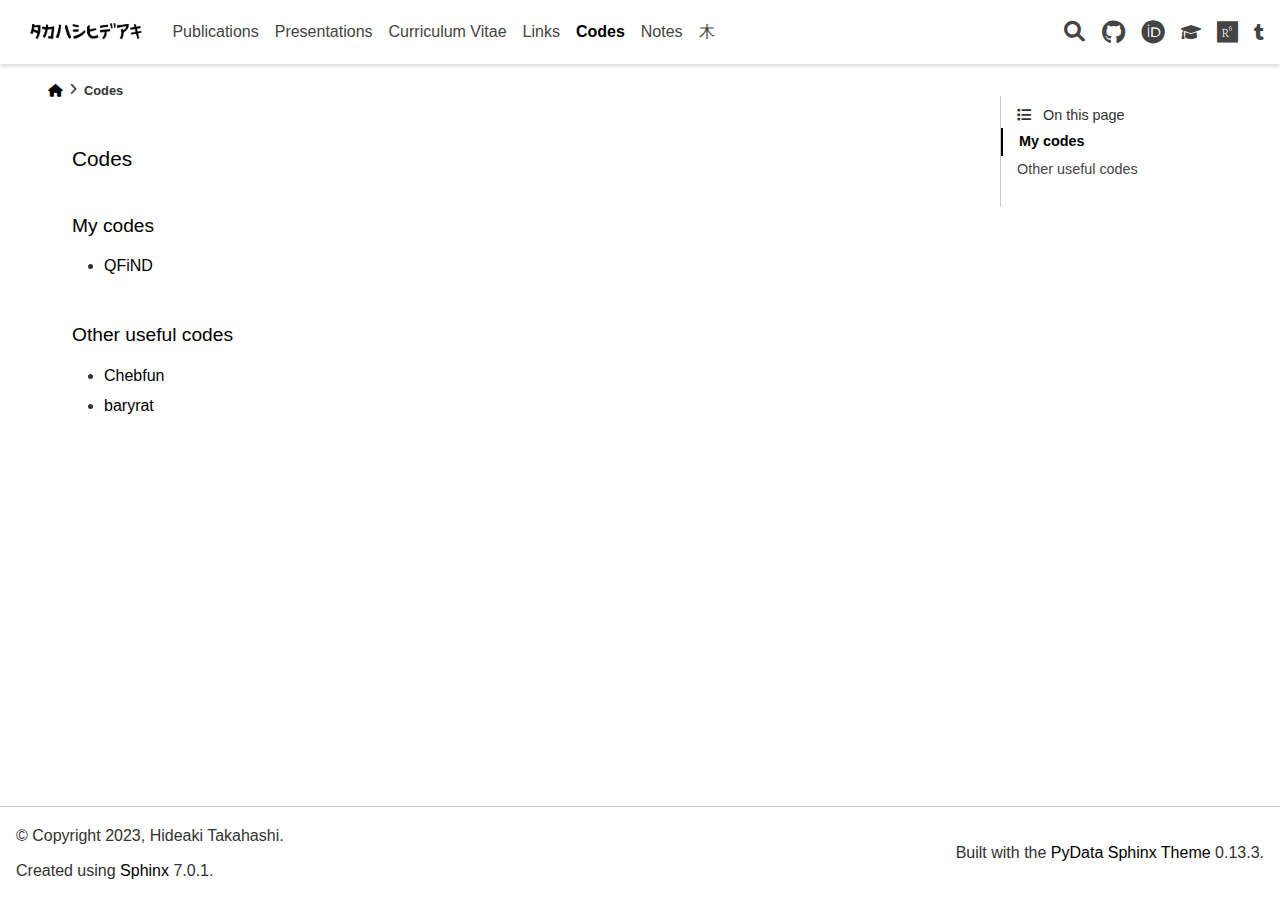
==== commit 52ac94a8: "edit code" ====
--- a/docs/code.html
+++ b/docs/code.html
@@ -492,6 +492,10 @@
 </section>
 <section id="other-useful-codes">
 <h2>Other useful codes<a class="headerlink" href="#other-useful-codes" title="Permalink to this heading">#</a></h2>
+<ul class="simple">
+<li><p><a class="reference external" href="https://github.com/chebfun/chebfun">Chebfun</a></p></li>
+<li><p><a class="reference external" href="https://github.com/c-f-h/baryrat">baryrat</a></p></li>
+</ul>
 </section>
 </section>
 
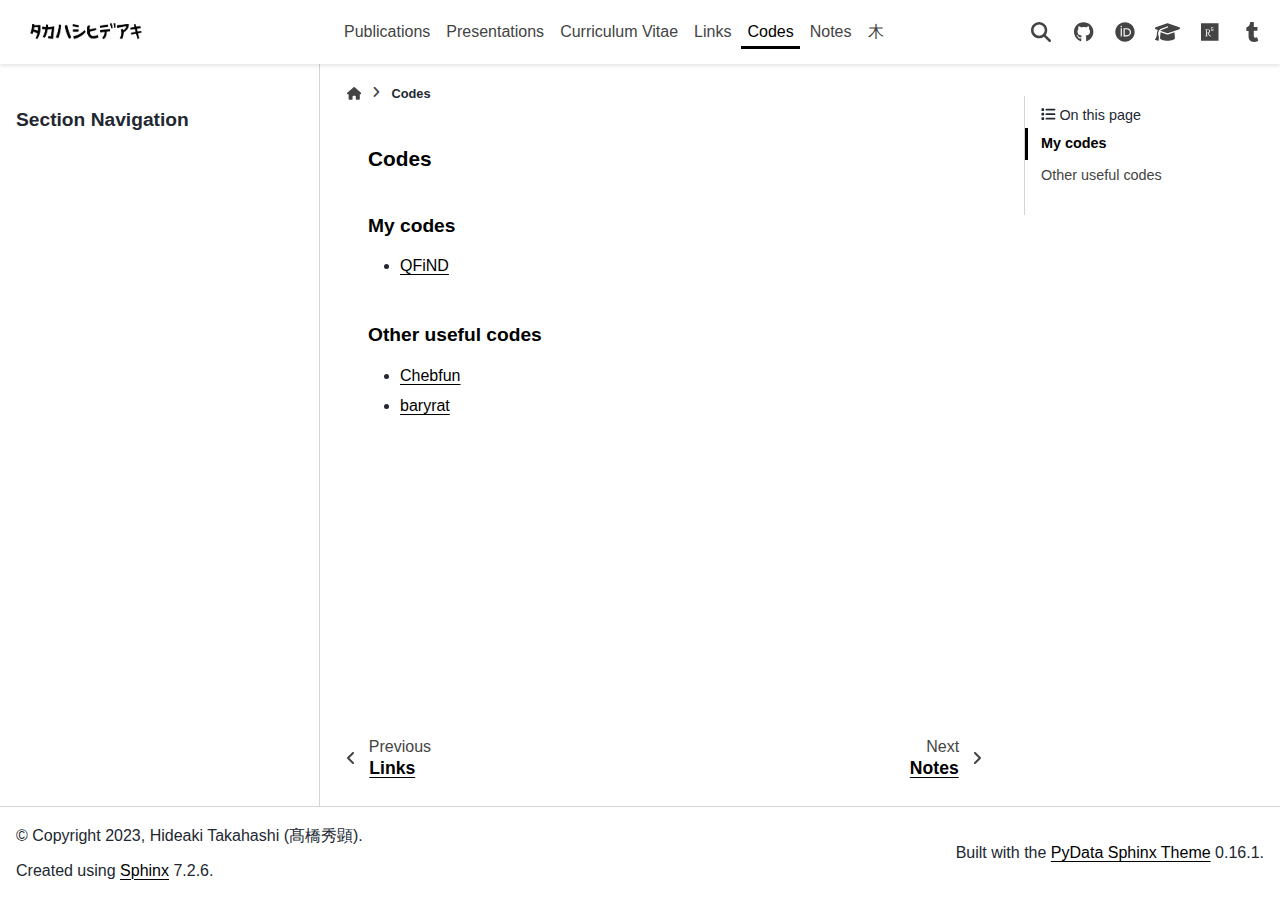
==== commit 4c3c03e9: "copy docs" ====
--- a/docs/code.html
+++ b/docs/code.html
@@ -2,7 +2,7 @@
 <!DOCTYPE html>
 
 
-<html lang="en" data-theme="light">
+<html lang="en" data-content_root="./" data-theme="light">
 
   <head>
     <meta charset="utf-8" />
@@ -16,30 +16,34 @@
     document.documentElement.dataset.mode = localStorage.getItem("mode") || "light";
     document.documentElement.dataset.theme = localStorage.getItem("theme") || "light";
   </script>
+  <!--
+    this give us a css class that will be invisible only if js is disabled
+  -->
+  <noscript>
+    <style>
+      .pst-js-only { display: none !important; }
+
+    </style>
+  </noscript>
   
   <!-- Loaded before other Sphinx assets -->
-  <link href="_static/styles/theme.css?digest=e353d410970836974a52" rel="stylesheet" />
-<link href="_static/styles/bootstrap.css?digest=e353d410970836974a52" rel="stylesheet" />
-<link href="_static/styles/pydata-sphinx-theme.css?digest=e353d410970836974a52" rel="stylesheet" />
-
-  
-  <link href="_static/vendor/fontawesome/6.1.2/css/all.min.css?digest=e353d410970836974a52" rel="stylesheet" />
-  <link rel="preload" as="font" type="font/woff2" crossorigin href="_static/vendor/fontawesome/6.1.2/webfonts/fa-solid-900.woff2" />
-<link rel="preload" as="font" type="font/woff2" crossorigin href="_static/vendor/fontawesome/6.1.2/webfonts/fa-brands-400.woff2" />
-<link rel="preload" as="font" type="font/woff2" crossorigin href="_static/vendor/fontawesome/6.1.2/webfonts/fa-regular-400.woff2" />
-
-    <link rel="stylesheet" type="text/css" href="_static/pygments.css" />
-    <link rel="stylesheet" type="text/css" href="_static/css/header.css" />
-    <link rel="stylesheet" type="text/css" href="_static/css/color.css" />
-    <link rel="stylesheet" type="text/css" href="_static/css/font.css" />
-  
+  <link href="_static/styles/theme.css?digest=8878045cc6db502f8baf" rel="stylesheet" />
+<link href="_static/styles/pydata-sphinx-theme.css?digest=8878045cc6db502f8baf" rel="stylesheet" />
+
+    <link rel="stylesheet" type="text/css" href="_static/pygments.css?v=a746c00c" />
+    <link rel="stylesheet" type="text/css" href="_static/css/header.css?v=f9c1b462" />
+    <link rel="stylesheet" type="text/css" href="_static/css/color.css?v=8196486b" />
+    <link rel="stylesheet" type="text/css" href="_static/css/font.css?v=a9de16bc" />
+  
+  <!-- So that users can add custom icons -->
+  <script src="_static/scripts/fontawesome.js?digest=8878045cc6db502f8baf"></script>
   <!-- Pre-loaded scripts that we'll load fully later -->
-  <link rel="preload" as="script" href="_static/scripts/bootstrap.js?digest=e353d410970836974a52" />
-<link rel="preload" as="script" href="_static/scripts/pydata-sphinx-theme.js?digest=e353d410970836974a52" />
-
-    <script data-url_root="./" id="documentation_options" src="_static/documentation_options.js"></script>
-    <script src="_static/doctools.js"></script>
-    <script src="_static/sphinx_highlight.js"></script>
+  <link rel="preload" as="script" href="_static/scripts/bootstrap.js?digest=8878045cc6db502f8baf" />
+<link rel="preload" as="script" href="_static/scripts/pydata-sphinx-theme.js?digest=8878045cc6db502f8baf" />
+
+    <script src="_static/documentation_options.js?v=5929fcd5"></script>
+    <script src="_static/doctools.js?v=888ff710"></script>
+    <script src="_static/sphinx_highlight.js?v=dc90522c"></script>
     <script>DOCUMENTATION_OPTIONS.pagename = 'code';</script>
     <link rel="index" title="Index" href="genindex.html" />
     <link rel="search" title="Search" href="search.html" />
@@ -47,6 +51,7 @@
     <link rel="prev" title="Links" href="link.html" />
   <meta name="viewport" content="width=device-width, initial-scale=1"/>
   <meta name="docsearch:language" content="en"/>
+  <meta name="docsearch:version" content="" />
   </head>
   
   
@@ -54,23 +59,16 @@
 
   
   
-  <a class="skip-link" href="#main-content">Skip to main content</a>
-  
-  <input type="checkbox"
-          class="sidebar-toggle"
-          name="__primary"
-          id="__primary"/>
-  <label class="overlay overlay-primary" for="__primary"></label>
-  
-  <input type="checkbox"
-          class="sidebar-toggle"
-          name="__secondary"
-          id="__secondary"/>
-  <label class="overlay overlay-secondary" for="__secondary"></label>
-  
-  <div class="search-button__wrapper">
-    <div class="search-button__overlay"></div>
-    <div class="search-button__search-container">
+  <div id="pst-skip-link" class="skip-link d-print-none"><a href="#main-content">Skip to main content</a></div>
+  
+  <div id="pst-scroll-pixel-helper"></div>
+  
+  <button type="button" class="btn rounded-pill" id="pst-back-to-top">
+    <i class="fa-solid fa-arrow-up"></i>Back to top</button>
+
+  
+  <dialog id="pst-search-dialog">
+    
 <form class="bd-search d-flex align-items-center"
       action="search.html"
       method="get">
@@ -78,7 +76,6 @@
   <input type="search"
          class="form-control"
          name="q"
-         id="search-input"
          placeholder="Search the docs ..."
          aria-label="Search the docs ..."
          autocomplete="off"
@@ -86,98 +83,102 @@
          autocapitalize="off"
          spellcheck="false"/>
   <span class="search-button__kbd-shortcut"><kbd class="kbd-shortcut__modifier">Ctrl</kbd>+<kbd>K</kbd></span>
-</form></div>
+</form>
+  </dialog>
+
+  <div class="pst-async-banner-revealer d-none">
+  <aside id="bd-header-version-warning" class="d-none d-print-none" aria-label="Version warning"></aside>
+</div>
+
+  
+    <header class="bd-header navbar navbar-expand-lg bd-navbar d-print-none">
+<div class="bd-header__inner bd-page-width">
+  <button class="pst-navbar-icon sidebar-toggle primary-toggle" aria-label="Site navigation">
+    <span class="fa-solid fa-bars"></span>
+  </button>
+  
+  
+  <div class="col-lg-3 navbar-header-items__start">
+    
+      <div class="navbar-item">
+
+  
+    
+  
+
+<a class="navbar-brand logo" href="index.html">
+  
+  
+  
+  
+  
+    
+    
+    
+    <img src="_static/nome.png" class="logo__image only-light" alt="Hideaki Takahashi - Home"/>
+    <img src="" class="logo__image only-dark pst-js-only" alt="Hideaki Takahashi - Home"/>
+  
+  
+</a></div>
+    
   </div>
   
-    <nav class="bd-header navbar navbar-expand-lg bd-navbar">
-<div class="bd-header__inner bd-page-width">
-  <label class="sidebar-toggle primary-toggle" for="__primary">
-    <span class="fa-solid fa-bars"></span>
-  </label>
-  
-  <div class="navbar-header-items__start">
-    
-      <div class="navbar-item">
-  
-
-<a class="navbar-brand logo" href="index.html">
-  
-  
-  
-  
-    
-    
-    
-    <img src="_static/nome.png" class="logo__image only-light" alt="Hideaki Takahashi - Home"/>
-    <script>document.write(`<img src="" class="logo__image only-dark" alt="Hideaki Takahashi - Home"/>`);</script>
-  
-  
-</a></div>
-    
-  </div>
-  
-  
   <div class="col-lg-9 navbar-header-items">
     
     <div class="me-auto navbar-header-items__center">
       
-        <div class="navbar-item"><nav class="navbar-nav">
-  <p class="sidebar-header-items__title"
-     role="heading"
-     aria-level="1"
-     aria-label="Site Navigation">
-    Site Navigation
-  </p>
+        <div class="navbar-item">
+<nav>
   <ul class="bd-navbar-elements navbar-nav">
     
-                    <li class="nav-item">
-                      <a class="nav-link nav-internal" href="publication.html">
-                        Publications
-                      </a>
-                    </li>
-                
-
-                    <li class="nav-item">
-                      <a class="nav-link nav-internal" href="presentation.html">
-                        Presentations
-                      </a>
-                    </li>
-                
-
-                    <li class="nav-item">
-                      <a class="nav-link nav-internal" href="cv.html">
-                        Curriculum Vitae
-                      </a>
-                    </li>
-                
-
-                    <li class="nav-item">
-                      <a class="nav-link nav-internal" href="link.html">
-                        Links
-                      </a>
-                    </li>
-                
-
-                    <li class="nav-item current active">
-                      <a class="nav-link nav-internal" href="#">
-                        Codes
-                      </a>
-                    </li>
-                
-
-                    <li class="nav-item">
-                      <a class="nav-link nav-internal" href="note.html">
-                        Notes
-                      </a>
-                    </li>
-                
-
-                    <li class="nav-item">
-                      <a class="nav-link nav-internal" href="tree.html">
-                        木
-                      </a>
-                    </li>
-                
+<li class="nav-item ">
+  <a class="nav-link nav-internal" href="publication.html">
+    Publications
+  </a>
+</li>
+
+
+<li class="nav-item ">
+  <a class="nav-link nav-internal" href="presentation.html">
+    Presentations
+  </a>
+</li>
+
+
+<li class="nav-item ">
+  <a class="nav-link nav-internal" href="cv.html">
+    Curriculum Vitae
+  </a>
+</li>
+
+
+<li class="nav-item ">
+  <a class="nav-link nav-internal" href="link.html">
+    Links
+  </a>
+</li>
+
+
+<li class="nav-item current active">
+  <a class="nav-link nav-internal" href="#">
+    Codes
+  </a>
+</li>
+
+
+<li class="nav-item ">
+  <a class="nav-link nav-internal" href="note.html">
+    Notes
+  </a>
+</li>
+
+
+<li class="nav-item ">
+  <a class="nav-link nav-internal" href="tree.html">
+    木
+  </a>
+</li>
+
   </ul>
 </nav></div>
       
@@ -188,17 +189,14 @@
       
         <div class="navbar-item navbar-persistent--container">
           
-<script>
-document.write(`
-  <button class="btn btn-sm navbar-btn search-button search-button__button" title="Search" aria-label="Search" data-bs-placement="bottom" data-bs-toggle="tooltip">
-    <i class="fa-solid fa-magnifying-glass"></i>
-  </button>
-`);
-</script>
+
+<button class="btn btn-sm pst-navbar-icon search-button search-button__button pst-js-only" title="Search" aria-label="Search" data-bs-placement="bottom" data-bs-toggle="tooltip">
+    <i class="fa-solid fa-magnifying-glass fa-lg"></i>
+</button>
         </div>
       
       
-        <div class="navbar-item"><ul class="navbar-icon-links navbar-nav"
+        <div class="navbar-item"><ul class="navbar-icon-links"
     aria-label="Icon Links">
         <li class="nav-item">
           
@@ -209,56 +207,56 @@
           
           
           
-          <a href="https://github.com/htkhsh" title="GitHub" class="nav-link" rel="noopener" target="_blank" data-bs-toggle="tooltip" data-bs-placement="bottom"><span><i class="fa-brands fa-github"></i></span>
-            <label class="sr-only">GitHub</label></a>
-        </li>
-        <li class="nav-item">
-          
-          
-          
-          
-          
-          
-          
-          
-          <a href="https://orcid.org/0000-0001-6465-2049" title="ORCiD" class="nav-link" rel="noopener" target="_blank" data-bs-toggle="tooltip" data-bs-placement="bottom"><span><i class="fa-brands fa-orcid"></i></span>
-            <label class="sr-only">ORCiD</label></a>
-        </li>
-        <li class="nav-item">
-          
-          
-          
-          
-          
-          
-          
-          
-          <a href="https://scholar.google.co.jp/citations?hl=ja&user=_Anark0AAAAJ" title="Google Scholar" class="nav-link" rel="noopener" target="_blank" data-bs-toggle="tooltip" data-bs-placement="bottom"><span><i class="fa fa-graduation-cap"></i></span>
-            <label class="sr-only">Google Scholar</label></a>
-        </li>
-        <li class="nav-item">
-          
-          
-          
-          
-          
-          
-          
-          
-          <a href="https://www.researchgate.net/profile/Hideaki-Takahashi-11" title="ResearchGate" class="nav-link" rel="noopener" target="_blank" data-bs-toggle="tooltip" data-bs-placement="bottom"><span><i class="fa-brands fa-researchgate"></i></span>
-            <label class="sr-only">ResearchGate</label></a>
-        </li>
-        <li class="nav-item">
-          
-          
-          
-          
-          
-          
-          
-          
-          <a href="https://ftngrf.tumblr.com/" title="tumblr" class="nav-link" rel="noopener" target="_blank" data-bs-toggle="tooltip" data-bs-placement="bottom"><span><i class="fab fa-tumblr"></i></span>
-            <label class="sr-only">tumblr</label></a>
+          <a href="https://github.com/htkhsh" title="GitHub" class="nav-link pst-navbar-icon" rel="noopener" target="_blank" data-bs-toggle="tooltip" data-bs-placement="bottom"><i class="fa-brands fa-github fa-lg" aria-hidden="true"></i>
+            <span class="sr-only">GitHub</span></a>
+        </li>
+        <li class="nav-item">
+          
+          
+          
+          
+          
+          
+          
+          
+          <a href="https://orcid.org/0000-0001-6465-2049" title="ORCiD" class="nav-link pst-navbar-icon" rel="noopener" target="_blank" data-bs-toggle="tooltip" data-bs-placement="bottom"><i class="fa-brands fa-orcid fa-lg" aria-hidden="true"></i>
+            <span class="sr-only">ORCiD</span></a>
+        </li>
+        <li class="nav-item">
+          
+          
+          
+          
+          
+          
+          
+          
+          <a href="https://scholar.google.co.jp/citations?hl=ja&user=_Anark0AAAAJ" title="Google Scholar" class="nav-link pst-navbar-icon" rel="noopener" target="_blank" data-bs-toggle="tooltip" data-bs-placement="bottom"><i class="fa fa-graduation-cap fa-lg" aria-hidden="true"></i>
+            <span class="sr-only">Google Scholar</span></a>
+        </li>
+        <li class="nav-item">
+          
+          
+          
+          
+          
+          
+          
+          
+          <a href="https://www.researchgate.net/profile/Hideaki-Takahashi-11" title="ResearchGate" class="nav-link pst-navbar-icon" rel="noopener" target="_blank" data-bs-toggle="tooltip" data-bs-placement="bottom"><i class="fa-brands fa-researchgate fa-lg" aria-hidden="true"></i>
+            <span class="sr-only">ResearchGate</span></a>
+        </li>
+        <li class="nav-item">
+          
+          
+          
+          
+          
+          
+          
+          
+          <a href="https://ftngrf.tumblr.com/" title="tumblr" class="nav-link pst-navbar-icon" rel="noopener" target="_blank" data-bs-toggle="tooltip" data-bs-placement="bottom"><i class="fab fa-tumblr fa-lg" aria-hidden="true"></i>
+            <span class="sr-only">tumblr</span></a>
         </li>
 </ul></div>
       
@@ -268,29 +266,30 @@
   
   
     <div class="navbar-persistent--mobile">
-<script>
-document.write(`
-  <button class="btn btn-sm navbar-btn search-button search-button__button" title="Search" aria-label="Search" data-bs-placement="bottom" data-bs-toggle="tooltip">
-    <i class="fa-solid fa-magnifying-glass"></i>
-  </button>
-`);
-</script>
-    </div>
-  
-
-  
-    <label class="sidebar-toggle secondary-toggle" for="__secondary">
+
+<button class="btn btn-sm pst-navbar-icon search-button search-button__button pst-js-only" title="Search" aria-label="Search" data-bs-placement="bottom" data-bs-toggle="tooltip">
+    <i class="fa-solid fa-magnifying-glass fa-lg"></i>
+</button>
+    </div>
+  
+
+  
+    <button class="pst-navbar-icon sidebar-toggle secondary-toggle" aria-label="On this page">
       <span class="fa-solid fa-outdent"></span>
-    </label>
-  
-</div>
-
-    </nav>
-  
+    </button>
+  
+</div>
+
+    </header>
+  
+
   <div class="bd-container">
     <div class="bd-container__inner bd-page-width">
       
-      <div class="bd-sidebar-primary bd-sidebar hide-on-wide">
+      
+      
+      <dialog id="pst-primary-sidebar-modal"></dialog>
+      <div id="pst-primary-sidebar" class="bd-sidebar-primary bd-sidebar">
         
 
   
@@ -299,65 +298,63 @@
     
       <div class="sidebar-header-items__center">
         
-          <div class="navbar-item"><nav class="navbar-nav">
-  <p class="sidebar-header-items__title"
-     role="heading"
-     aria-level="1"
-     aria-label="Site Navigation">
-    Site Navigation
-  </p>
+          
+          
+            <div class="navbar-item">
+<nav>
   <ul class="bd-navbar-elements navbar-nav">
     
-                    <li class="nav-item">
-                      <a class="nav-link nav-internal" href="publication.html">
-                        Publications
-                      </a>
-                    </li>
-                
-
-                    <li class="nav-item">
-                      <a class="nav-link nav-internal" href="presentation.html">
-                        Presentations
-                      </a>
-                    </li>
-                
-
-                    <li class="nav-item">
-                      <a class="nav-link nav-internal" href="cv.html">
-                        Curriculum Vitae
-                      </a>
-                    </li>
-                
-
-                    <li class="nav-item">
-                      <a class="nav-link nav-internal" href="link.html">
-                        Links
-                      </a>
-                    </li>
-                
-
-                    <li class="nav-item current active">
-                      <a class="nav-link nav-internal" href="#">
-                        Codes
-                      </a>
-                    </li>
-                
-
-                    <li class="nav-item">
-                      <a class="nav-link nav-internal" href="note.html">
-                        Notes
-                      </a>
-                    </li>
-                
-
-                    <li class="nav-item">
-                      <a class="nav-link nav-internal" href="tree.html">
-                        木
-                      </a>
-                    </li>
-                
+<li class="nav-item ">
+  <a class="nav-link nav-internal" href="publication.html">
+    Publications
+  </a>
+</li>
+
+
+<li class="nav-item ">
+  <a class="nav-link nav-internal" href="presentation.html">
+    Presentations
+  </a>
+</li>
+
+
+<li class="nav-item ">
+  <a class="nav-link nav-internal" href="cv.html">
+    Curriculum Vitae
+  </a>
+</li>
+
+
+<li class="nav-item ">
+  <a class="nav-link nav-internal" href="link.html">
+    Links
+  </a>
+</li>
+
+
+<li class="nav-item current active">
+  <a class="nav-link nav-internal" href="#">
+    Codes
+  </a>
+</li>
+
+
+<li class="nav-item ">
+  <a class="nav-link nav-internal" href="note.html">
+    Notes
+  </a>
+</li>
+
+
+<li class="nav-item ">
+  <a class="nav-link nav-internal" href="tree.html">
+    木
+  </a>
+</li>
+
   </ul>
 </nav></div>
+          
         
       </div>
     
@@ -365,7 +362,7 @@
     
       <div class="sidebar-header-items__end">
         
-          <div class="navbar-item"><ul class="navbar-icon-links navbar-nav"
+          <div class="navbar-item"><ul class="navbar-icon-links"
     aria-label="Icon Links">
         <li class="nav-item">
           
@@ -376,56 +373,56 @@
           
           
           
-          <a href="https://github.com/htkhsh" title="GitHub" class="nav-link" rel="noopener" target="_blank" data-bs-toggle="tooltip" data-bs-placement="bottom"><span><i class="fa-brands fa-github"></i></span>
-            <label class="sr-only">GitHub</label></a>
-        </li>
-        <li class="nav-item">
-          
-          
-          
-          
-          
-          
-          
-          
-          <a href="https://orcid.org/0000-0001-6465-2049" title="ORCiD" class="nav-link" rel="noopener" target="_blank" data-bs-toggle="tooltip" data-bs-placement="bottom"><span><i class="fa-brands fa-orcid"></i></span>
-            <label class="sr-only">ORCiD</label></a>
-        </li>
-        <li class="nav-item">
-          
-          
-          
-          
-          
-          
-          
-          
-          <a href="https://scholar.google.co.jp/citations?hl=ja&user=_Anark0AAAAJ" title="Google Scholar" class="nav-link" rel="noopener" target="_blank" data-bs-toggle="tooltip" data-bs-placement="bottom"><span><i class="fa fa-graduation-cap"></i></span>
-            <label class="sr-only">Google Scholar</label></a>
-        </li>
-        <li class="nav-item">
-          
-          
-          
-          
-          
-          
-          
-          
-          <a href="https://www.researchgate.net/profile/Hideaki-Takahashi-11" title="ResearchGate" class="nav-link" rel="noopener" target="_blank" data-bs-toggle="tooltip" data-bs-placement="bottom"><span><i class="fa-brands fa-researchgate"></i></span>
-            <label class="sr-only">ResearchGate</label></a>
-        </li>
-        <li class="nav-item">
-          
-          
-          
-          
-          
-          
-          
-          
-          <a href="https://ftngrf.tumblr.com/" title="tumblr" class="nav-link" rel="noopener" target="_blank" data-bs-toggle="tooltip" data-bs-placement="bottom"><span><i class="fab fa-tumblr"></i></span>
-            <label class="sr-only">tumblr</label></a>
+          <a href="https://github.com/htkhsh" title="GitHub" class="nav-link pst-navbar-icon" rel="noopener" target="_blank" data-bs-toggle="tooltip" data-bs-placement="bottom"><i class="fa-brands fa-github fa-lg" aria-hidden="true"></i>
+            <span class="sr-only">GitHub</span></a>
+        </li>
+        <li class="nav-item">
+          
+          
+          
+          
+          
+          
+          
+          
+          <a href="https://orcid.org/0000-0001-6465-2049" title="ORCiD" class="nav-link pst-navbar-icon" rel="noopener" target="_blank" data-bs-toggle="tooltip" data-bs-placement="bottom"><i class="fa-brands fa-orcid fa-lg" aria-hidden="true"></i>
+            <span class="sr-only">ORCiD</span></a>
+        </li>
+        <li class="nav-item">
+          
+          
+          
+          
+          
+          
+          
+          
+          <a href="https://scholar.google.co.jp/citations?hl=ja&user=_Anark0AAAAJ" title="Google Scholar" class="nav-link pst-navbar-icon" rel="noopener" target="_blank" data-bs-toggle="tooltip" data-bs-placement="bottom"><i class="fa fa-graduation-cap fa-lg" aria-hidden="true"></i>
+            <span class="sr-only">Google Scholar</span></a>
+        </li>
+        <li class="nav-item">
+          
+          
+          
+          
+          
+          
+          
+          
+          <a href="https://www.researchgate.net/profile/Hideaki-Takahashi-11" title="ResearchGate" class="nav-link pst-navbar-icon" rel="noopener" target="_blank" data-bs-toggle="tooltip" data-bs-placement="bottom"><i class="fa-brands fa-researchgate fa-lg" aria-hidden="true"></i>
+            <span class="sr-only">ResearchGate</span></a>
+        </li>
+        <li class="nav-item">
+          
+          
+          
+          
+          
+          
+          
+          
+          <a href="https://ftngrf.tumblr.com/" title="tumblr" class="nav-link pst-navbar-icon" rel="noopener" target="_blank" data-bs-toggle="tooltip" data-bs-placement="bottom"><i class="fab fa-tumblr fa-lg" aria-hidden="true"></i>
+            <span class="sr-only">tumblr</span></a>
         </li>
 </ul></div>
         
@@ -433,39 +430,58 @@
     
   </div>
   
+    <div class="sidebar-primary-items__start sidebar-primary__section">
+        <div class="sidebar-primary-item">
+<nav class="bd-docs-nav bd-links"
+     aria-label="Section Navigation">
+  <p class="bd-links__title" role="heading" aria-level="1">Section Navigation</p>
+  <div class="bd-toc-item navbar-nav"></div>
+</nav></div>
+        <div class="sidebar-primary-item">
+<div id="ethical-ad-placement"
+      class="flat"
+      data-ea-publisher="readthedocs"
+      data-ea-type="readthedocs-sidebar"
+      data-ea-manual="true">
+</div></div>
+    </div>
+  
   
   <div class="sidebar-primary-items__end sidebar-primary__section">
+      <div class="sidebar-primary-item">
+<div id="ethical-ad-placement"
+      class="flat"
+      data-ea-publisher="readthedocs"
+      data-ea-type="readthedocs-sidebar"
+      data-ea-manual="true">
+</div></div>
   </div>
-  
-  <div id="rtd-footer-container"></div>
 
 
       </div>
       
-      <main id="main-content" class="bd-main">
+      <main id="main-content" class="bd-main" role="main">
         
         
           <div class="bd-content">
             <div class="bd-article-container">
               
-              <div class="bd-header-article">
+              <div class="bd-header-article d-print-none">
 <div class="header-article-items header-article__inner">
   
     <div class="header-article-items__start">
       
         <div class="header-article-item">
 
-
-
-<nav aria-label="Breadcrumbs">
-  <ul class="bd-breadcrumbs" role="navigation" aria-label="Breadcrumb">
+<nav aria-label="Breadcrumb" class="d-print-none">
+  <ul class="bd-breadcrumbs">
     
     <li class="breadcrumb-item breadcrumb-home">
       <a href="index.html" class="nav-link" aria-label="Home">
         <i class="fa-solid fa-home"></i>
       </a>
     </li>
-    <li class="breadcrumb-item active" aria-current="page">Codes</li>
+    <li class="breadcrumb-item active" aria-current="page"><span class="ellipsis">Codes</span></li>
   </ul>
 </nav>
 </div>
@@ -480,18 +496,18 @@
               
                 
 <div id="searchbox"></div>
-                <article class="bd-article" role="main">
+                <article class="bd-article">
                   
   <section id="codes">
-<h1>Codes<a class="headerlink" href="#codes" title="Permalink to this heading">#</a></h1>
+<h1>Codes<a class="headerlink" href="#codes" title="Link to this heading">#</a></h1>
 <section id="my-codes">
-<h2>My codes<a class="headerlink" href="#my-codes" title="Permalink to this heading">#</a></h2>
+<h2>My codes<a class="headerlink" href="#my-codes" title="Link to this heading">#</a></h2>
 <ul class="simple">
 <li><p><a class="reference external" href="https://github.com/htkhsh/QFiND">QFiND</a></p></li>
 </ul>
 </section>
 <section id="other-useful-codes">
-<h2>Other useful codes<a class="headerlink" href="#other-useful-codes" title="Permalink to this heading">#</a></h2>
+<h2>Other useful codes<a class="headerlink" href="#other-useful-codes" title="Link to this heading">#</a></h2>
 <ul class="simple">
 <li><p><a class="reference external" href="https://github.com/chebfun/chebfun">Chebfun</a></p></li>
 <li><p><a class="reference external" href="https://github.com/c-f-h/baryrat">baryrat</a></p></li>
@@ -504,17 +520,51 @@
               
               
               
+                <footer class="bd-footer-article">
+                  <div class="footer-article-items footer-article__inner">
+  
+    <div class="footer-article-item">
+<div class="prev-next-area">
+    <a class="left-prev"
+       href="link.html"
+       title="previous page">
+      <i class="fa-solid fa-angle-left"></i>
+      <div class="prev-next-info">
+        <p class="prev-next-subtitle">previous</p>
+        <p class="prev-next-title">Links</p>
+      </div>
+    </a>
+    <a class="right-next"
+       href="note.html"
+       title="next page">
+      <div class="prev-next-info">
+        <p class="prev-next-subtitle">next</p>
+        <p class="prev-next-title">Notes</p>
+      </div>
+      <i class="fa-solid fa-angle-right"></i>
+    </a>
+</div></div>
+  
+</div>
+                </footer>
+              
+              
+              
             </div>
             
             
               
-                <div class="bd-sidebar-secondary bd-toc"><div class="sidebar-secondary-items sidebar-secondary__inner">
+                <dialog id="pst-secondary-sidebar-modal"></dialog>
+                <div id="pst-secondary-sidebar" class="bd-sidebar-secondary bd-toc"><div class="sidebar-secondary-items sidebar-secondary__inner">
+
 
   <div class="sidebar-secondary-item">
-  <div class="page-toc tocsection onthispage">
+<div
+    id="pst-page-navigation-heading-2"
+    class="page-toc tocsection onthispage">
     <i class="fa-solid fa-list"></i> On this page
   </div>
-  <nav class="bd-toc-nav page-toc">
+  <nav class="bd-toc-nav page-toc" aria-labelledby="pst-page-navigation-heading-2">
     <ul class="visible nav section-nav flex-column">
 <li class="toc-h2 nav-item toc-entry"><a class="reference internal nav-link" href="#my-codes">My codes</a></li>
 <li class="toc-h2 nav-item toc-entry"><a class="reference internal nav-link" href="#other-useful-codes">Other useful codes</a></li>
@@ -534,8 +584,8 @@
   </div>
   
   <!-- Scripts loaded after <body> so the DOM is not blocked -->
-  <script src="_static/scripts/bootstrap.js?digest=e353d410970836974a52"></script>
-<script src="_static/scripts/pydata-sphinx-theme.js?digest=e353d410970836974a52"></script>
+  <script defer src="_static/scripts/bootstrap.js?digest=8878045cc6db502f8baf"></script>
+<script defer src="_static/scripts/pydata-sphinx-theme.js?digest=8878045cc6db502f8baf"></script>
 
   <footer class="bd-footer">
 <div class="bd-footer__inner bd-page-width">
@@ -543,17 +593,19 @@
     <div class="footer-items__start">
       
         <div class="footer-item">
+
   <p class="copyright">
     
-      © Copyright 2023, Hideaki Takahashi.
+      © Copyright 2023, Hideaki Takahashi (髙橋秀顕).
       <br/>
     
   </p>
 </div>
       
         <div class="footer-item">
+
   <p class="sphinx-version">
-    Created using <a href="https://www.sphinx-doc.org/">Sphinx</a> 7.0.1.
+    Created using <a href="https://www.sphinx-doc.org/">Sphinx</a> 7.2.6.
     <br/>
   </p>
 </div>
@@ -561,10 +613,13 @@
     </div>
   
   
+  
     <div class="footer-items__end">
       
-        <div class="footer-item"><p class="theme-version">
-  Built with the <a href="https://pydata-sphinx-theme.readthedocs.io/en/stable/index.html">PyData Sphinx Theme</a> 0.13.3.
+        <div class="footer-item">
+<p class="theme-version">
+  <!-- # L10n: Setting the PST URL as an argument as this does not need to be localized -->
+  Built with the <a href="https://pydata-sphinx-theme.readthedocs.io/en/stable/index.html">PyData Sphinx Theme</a> 0.16.1.
 </p></div>
       
     </div>
--- a/docs/_static/styles/pydata-sphinx-theme.css
+++ b/docs/_static/styles/pydata-sphinx-theme.css
@@ -1 +1,32 @@
-html{--pst-header-height:4rem;--pst-header-article-height:calc(var(--pst-header-height)*2/3);--pst-sidebar-secondary:17rem;--pst-font-size-base:1rem;--pst-font-size-h1:2.5rem;--pst-font-size-h2:2rem;--pst-font-size-h3:1.75rem;--pst-font-size-h4:1.5rem;--pst-font-size-h5:1.25rem;--pst-font-size-h6:1.1rem;--pst-font-size-milli:0.9rem;--pst-sidebar-font-size:0.9rem;--pst-sidebar-font-size-mobile:1.1rem;--pst-sidebar-header-font-size:1.2rem;--pst-sidebar-header-font-weight:600;--pst-admonition-font-weight-heading:600;--pst-font-weight-caption:300;--pst-font-weight-heading:400;--pst-font-family-base-system:-apple-system,BlinkMacSystemFont,Segoe UI,"Helvetica Neue",Arial,sans-serif,Apple Color Emoji,Segoe UI Emoji,Segoe UI Symbol;--pst-font-family-monospace-system:"SFMono-Regular",Menlo,Consolas,Monaco,Liberation Mono,Lucida Console,monospace;--pst-font-family-base:var(--pst-font-family-base-system);--pst-font-family-heading:var(--pst-font-family-base-system);--pst-font-family-monospace:var(--pst-font-family-monospace-system);--pst-font-size-icon:1.5rem;--pst-icon-check-circle:"";--pst-icon-info-circle:"";--pst-icon-exclamation-triangle:"";--pst-icon-exclamation-circle:"";--pst-icon-times-circle:"";--pst-icon-lightbulb:"";--pst-icon-download:"";--pst-icon-angle-left:"";--pst-icon-angle-right:"";--pst-icon-external-link:"";--pst-icon-search-minus:"";--pst-icon-github:"";--pst-icon-gitlab:"";--pst-icon-share:"";--pst-icon-bell:"";--pst-icon-pencil:"";--pst-breadcrumb-divider:"";--pst-icon-admonition-default:var(--pst-icon-bell);--pst-icon-admonition-note:var(--pst-icon-info-circle);--pst-icon-admonition-attention:var(--pst-icon-exclamation-circle);--pst-icon-admonition-caution:var(--pst-icon-exclamation-triangle);--pst-icon-admonition-warning:var(--pst-icon-exclamation-triangle);--pst-icon-admonition-danger:var(--pst-icon-exclamation-triangle);--pst-icon-admonition-error:var(--pst-icon-times-circle);--pst-icon-admonition-hint:var(--pst-icon-lightbulb);--pst-icon-admonition-tip:var(--pst-icon-lightbulb);--pst-icon-admonition-important:var(--pst-icon-exclamation-circle);--pst-icon-admonition-seealso:var(--pst-icon-share);--pst-icon-admonition-todo:var(--pst-icon-pencil);--pst-icon-versionmodified-default:var(--pst-icon-exclamation-circle);--pst-icon-versionmodified-added:var(--pst-icon-exclamation-circle);--pst-icon-versionmodified-changed:var(--pst-icon-exclamation-circle);--pst-icon-versionmodified-deprecated:var(--pst-icon-exclamation-circle);font-size:var(--pst-font-size-base);scroll-padding-top:calc(var(--pst-header-height) + 1rem)}body{background-color:var(--pst-color-background);color:var(--pst-color-text-base);display:flex;flex-direction:column;font-family:var(--pst-font-family-base);font-weight:400;line-height:1.65;min-height:100vh}body::-webkit-scrollbar{height:.5rem;width:.5rem}body::-webkit-scrollbar-thumb{background:var(--pst-color-text-muted);border-radius:.25rem}body::-webkit-scrollbar-track{background:transparent}body::-webkit-scrollbar-thumb{background:var(--pst-color-on-surface)}body::-webkit-scrollbar-thumb:hover,body:hover::-webkit-scrollbar-thumb{background:var(--pst-color-text-muted)}body::-webkit-scrollbar-track{background:var(--pst-color-background)}p{color:var(--pst-color-text-base);font-size:1em;margin-bottom:1.15rem}p.rubric{border-bottom:1px solid var(--pst-color-border)}p.centered{text-align:center}a{word-wrap:break-word;color:var(--pst-color-link);text-decoration:none}a:hover{color:var(--pst-color-link-hover);text-decoration:underline}a.headerlink{color:var(--pst-color-warning);font-size:.8em;margin-left:.2em;opacity:.4;padding:0 4px;text-decoration:none;transition:all .2s ease-out;user-select:none}a.headerlink:hover{opacity:1}a.github:before,a.gitlab:before{color:var(--pst-color-text-muted);font:var(--fa-font-brands);margin-right:.25rem}a.github:before{content:var(--pst-icon-github)}a.gitlab:before{content:var(--pst-icon-gitlab)}.heading-style,h1,h2,h3,h4,h5,h6{font-family:var(--pst-font-family-heading);font-weight:var(--pst-font-weight-heading);line-height:1.15;margin:2.75rem 0 1.05rem}h1{font-size:var(--pst-font-size-h1);margin-top:0}h1,h2{color:var(--pst-color-primary)}h2{font-size:var(--pst-font-size-h2)}h3{font-size:var(--pst-font-size-h3)}h3,h4{color:var(--pst-color-text-base)}h4{font-size:var(--pst-font-size-h4)}h5{font-size:var(--pst-font-size-h5)}h5,h6{color:var(--pst-color-text-base)}h6{font-size:var(--pst-font-size-h6)}.text_small,small{font-size:var(--pst-font-size-milli)}hr{border:0;border-top:1px solid var(--pst-color-border)}code,kbd,pre,samp{font-family:var(--pst-font-family-monospace)}kbd{background-color:var(--pst-color-on-background);color:var(--pst-color-text-muted)}kbd:not(.compound){border:1px solid var(--pst-color-border);box-shadow:1px 1px 1px var(--pst-color-shadow);margin:0 .1rem;padding:.1rem .4rem}code{color:var(--pst-color-inline-code)}pre{background-color:var(--pst-color-surface);border:1px solid var(--pst-color-border);border-radius:.25rem;color:var(--pst-color-text-base);line-height:1.2em;margin:1.5em 0;padding:1rem}pre::-webkit-scrollbar{height:.5rem;width:.5rem}pre::-webkit-scrollbar-thumb{background:var(--pst-color-text-muted);border-radius:.25rem}pre::-webkit-scrollbar-track{background:transparent}pre::-webkit-scrollbar-thumb{background:var(--pst-color-on-surface)}pre::-webkit-scrollbar-thumb:hover,pre:hover::-webkit-scrollbar-thumb{background:var(--pst-color-text-muted)}pre .linenos{opacity:.5;padding-right:10px}.skip-link{background-color:var(--pst-color-background);border-bottom:1px solid var(--pst-color-border);color:var(--pst-color-link);left:0;padding:.5rem;position:fixed;right:0;text-align:center;top:0;transform:translateY(-100%);transition:transform .15s ease-in-out;z-index:1055}.skip-link:focus{transform:translateY(0)}.bd-container{display:flex;flex-grow:1;justify-content:center}.bd-container .bd-container__inner{display:flex}.bd-page-width{width:100%}@media(min-width:960px){.bd-page-width{max-width:88rem}}.bd-header-announcement{align-items:center;display:flex;justify-content:center;min-height:3rem;padding:.5rem 12.5%;position:relative;text-align:center;width:100%}@media(max-width:959.98px){.bd-header-announcement{padding:.5rem 2%}}.bd-header-announcement p{font-weight:700;margin:0}.bd-header-announcement:after{background-color:var(--pst-color-info);content:"";height:100%;left:0;opacity:.2;position:absolute;top:0;width:100%;z-index:-1}.bd-header-announcement:empty{display:none}.bd-main{display:flex;flex-direction:column;flex-grow:1;min-width:0}.bd-main .bd-content{display:flex;height:100%;justify-content:center}.bd-main .bd-content .bd-article-container{display:flex;flex-direction:column;justify-content:start;max-width:60em;overflow-x:auto;padding:1rem;width:100%}@media(min-width:1200px){.bd-main .bd-content .bd-article-container .bd-article{padding-left:2rem;padding-top:1.5rem}}.bd-footer{border-top:1px solid var(--pst-color-border);width:100%}.bd-footer .bd-footer__inner{display:flex;flex-grow:1;margin:auto;padding:1rem}.bd-footer .footer-items__end,.bd-footer .footer-items__start{display:flex;flex-direction:column;gap:.5rem;justify-content:center}.bd-footer .footer-items__end{margin-left:auto;text-align:end}.bd-footer .footer-item p{margin-bottom:0}.bd-footer-article .footer-article-items,.bd-footer-content .footer-content-items{display:flex;flex-direction:column;margin-top:auto}.bd-header{background:var(--pst-color-on-background)!important;box-shadow:0 .125rem .25rem 0 var(--pst-color-shadow);justify-content:center;max-width:100vw;padding:0;position:sticky;top:0;width:100%;z-index:1030}.bd-header .bd-header__inner{align-items:center;display:flex;height:fit-content;padding-left:1rem;padding-right:1rem}.bd-header .navbar-item{align-items:center;display:flex;height:var(--pst-header-height);max-height:var(--pst-header-height)}.bd-header .navbar-header-items{flex-shrink:1}@media(min-width:960px){.bd-header .navbar-header-items{display:flex;flex-grow:1;padding:0 0 0 .5rem}}.bd-header .navbar-header-items__center,.bd-header .navbar-header-items__end,.bd-header .navbar-header-items__start{align-items:center;display:flex;flex-flow:wrap;row-gap:0}.bd-header .navbar-header-items__center,.bd-header .navbar-header-items__end{column-gap:1rem}.bd-header .navbar-header-items__start{flex-shrink:0;gap:.5rem;margin-right:auto}.bd-header .navbar-header-items__end{justify-content:end}.bd-header .navbar-nav{display:flex}@media(min-width:960px){.bd-header .navbar-nav{align-items:center}}.bd-header .navbar-nav li a.nav-link{color:var(--pst-color-text-muted)}.bd-header .navbar-nav li a.nav-link:focus,.bd-header .navbar-nav li a.nav-link:hover{color:var(--pst-color-primary)}.bd-header .navbar-nav>.active>.nav-link{color:var(--pst-color-primary);font-weight:600}.bd-header .navbar-nav .dropdown button{border:none;color:var(--pst-color-text-muted);display:unset}.bd-header .navbar-nav .dropdown .dropdown-menu{background-color:var(--pst-color-on-background);border:1px solid var(--pst-color-border);box-shadow:0 0 .3rem .1rem var(--pst-color-shadow);margin:.5rem 0;min-width:20rem;padding:.5rem 1rem;z-index:1070}.bd-header .navbar-nav .dropdown .dropdown-menu:not(.show){display:none}@media(min-width:960px){.navbar-center-items .navbar-item{display:inline-block}}.toc-entry>.nav-link.active{background-color:transparent;border-left:2px solid var(--pst-color-primary);color:var(--pst-color-primary);font-weight:600}.nav-link:hover{border-style:none}.nav-link.nav-external:after{content:var(--pst-icon-external-link);font:var(--fa-font-solid);font-size:.75em;margin-left:.3em}.bd-navbar-elements li.nav-item i{font-size:.7rem;padding-left:2px;vertical-align:middle}.bd-header label.sidebar-toggle{align-items:center;color:var(--pst-color-muted);cursor:pointer;display:flex;font-size:var(--pst-font-size-icon);margin-bottom:0}.bd-header label.primary-toggle{padding-right:1rem}@media(min-width:960px){.bd-header label.primary-toggle{display:none}}.bd-header label.secondary-toggle{padding-left:1rem}@media(min-width:1200px){.bd-header label.secondary-toggle{display:none}}.bd-header .navbar-header-items{display:none}@media(min-width:960px){.bd-header .navbar-header-items{display:inherit}}.navbar-persistent--mobile{margin-left:auto}@media(min-width:960px){.navbar-persistent--mobile{display:none}}.navbar-persistent--container{display:none}@media(min-width:960px){.navbar-persistent--container{display:flex}}.header-article__inner{display:flex;padding:0 .5rem}.header-article__inner .header-article-item{height:var(--pst-header-article-height);min-height:var(--pst-header-article-height)}.header-article__inner .header-article-items__end,.header-article__inner .header-article-items__start{align-items:start;display:flex;gap:.5rem}.header-article__inner .header-article-items__end{margin-left:auto}.bd-sidebar-primary{background-color:var(--pst-color-background);border-right:1px solid var(--pst-color-border);display:flex;flex:0 0 auto;flex-direction:column;font-size:var(--pst-sidebar-font-size-mobile);gap:1rem;max-height:calc(100vh - var(--pst-header-height));overflow-y:auto;padding:2rem 1rem 1rem;position:sticky;top:var(--pst-header-height);width:25%}.bd-sidebar-primary::-webkit-scrollbar{height:.5rem;width:.5rem}.bd-sidebar-primary::-webkit-scrollbar-thumb{background:var(--pst-color-text-muted);border-radius:.25rem}.bd-sidebar-primary::-webkit-scrollbar-track{background:transparent}.bd-sidebar-primary::-webkit-scrollbar-thumb{background:var(--pst-color-on-surface)}.bd-sidebar-primary::-webkit-scrollbar-thumb:hover,.bd-sidebar-primary:hover::-webkit-scrollbar-thumb{background:var(--pst-color-text-muted)}@media(min-width:960px){.bd-sidebar-primary{font-size:var(--pst-sidebar-font-size)}}.bd-sidebar-primary .nav-link{font-size:var(--pst-sidebar-font-size-mobile)}.bd-sidebar-primary.no-sidebar{border-right:0}@media(min-width:960px){.bd-sidebar-primary.hide-on-wide{display:none}}.bd-sidebar-primary h1,.bd-sidebar-primary h2,.bd-sidebar-primary h3,.bd-sidebar-primary h4{color:var(--pst-color-text-base)}.bd-sidebar-primary .sidebar-primary-items__end .sidebar-primary-item,.bd-sidebar-primary .sidebar-primary-items__start .sidebar-primary-item{padding:.5rem 0}.bd-sidebar-primary .sidebar-header-items{display:flex;flex-direction:column}.bd-sidebar-primary .sidebar-header-items .sidebar-header-items__title{color:var(--pst-color-text-base);font-size:var(--pst-sidebar-header-font-size);font-weight:var(--pst-sidebar-header-font-weight);margin-bottom:.5rem}.bd-sidebar-primary .sidebar-header-items .nav-item.dropdown button{display:none}.bd-sidebar-primary .sidebar-header-items .nav-item.dropdown .dropdown-menu{background-color:inherit;border:none;display:flex;flex-direction:column;font-size:inherit;margin:0;padding:0}.bd-sidebar-primary .sidebar-header-items .sidebar-header-items__center{display:flex;flex-direction:column}.bd-sidebar-primary .sidebar-header-items .sidebar-header-items__end{align-items:center;display:flex;gap:.5rem}@media(min-width:960px){.bd-sidebar-primary .sidebar-header-items{display:none}}.bd-sidebar-primary .sidebar-primary-items__start{border-top:1px solid var(--pst-color-border)}@media(min-width:960px){.bd-sidebar-primary .sidebar-primary-items__start{border-top:none}}.bd-sidebar-primary .sidebar-primary-items__end{margin-bottom:1em;margin-top:auto}.bd-sidebar-primary .list-caption{list-style:none;padding-left:0}.bd-sidebar-primary li{position:relative}.bd-sidebar-primary li.has-children>.reference{padding-right:30px}.bd-sidebar-primary label.toctree-toggle{align-items:center;cursor:pointer;display:flex;height:30px;justify-content:center;position:absolute;right:0;top:0;width:30px}.bd-sidebar-primary label.toctree-toggle:hover{background:var(--pst-color-surface)}.bd-sidebar-primary label.toctree-toggle i{display:inline-block;font-size:.75rem;text-align:center}.bd-sidebar-primary label.toctree-toggle i:hover{color:var(--pst-color-primary)}.bd-sidebar-primary .label-parts{height:100%;width:100%}.bd-sidebar-primary .label-parts:hover{background:none}.bd-sidebar-primary .label-parts i{position:absolute;right:0;top:.3em;width:30px}nav.bd-links{margin-right:-1rem}@media(min-width:960px){nav.bd-links{display:block}}nav.bd-links ul{list-style:none}nav.bd-links ul ul{padding:0 0 0 1rem}nav.bd-links li>a{color:var(--pst-color-text-muted);display:block;padding:.25rem 0}nav.bd-links li>a:hover{background-color:transparent;color:var(--pst-color-primary);text-decoration:none}nav.bd-links li>a.reference.external:after{content:var(--pst-icon-external-link);font:var(--fa-font-solid);font-size:.75em;margin-left:.3em}nav.bd-links .active:hover>a,nav.bd-links .active>a{color:var(--pst-color-primary);font-weight:600}nav.bd-links p.bd-links__title{font-size:var(--pst-sidebar-header-font-size)}nav.bd-links p.bd-links__title,nav.bd-links p.caption{font-weight:var(--pst-sidebar-header-font-weight);margin-bottom:.5rem}nav.bd-links p.caption{color:var(--pst-color-text-base);font-size:var(--pst-sidebar-font-size-mobile);margin-top:1.25rem;position:relative}nav.bd-links p.caption:first-child{margin-top:0}@media(min-width:960px){nav.bd-links p.caption{font-size:var(--pst-sidebar-font-size)}}.bd-sidebar-secondary{background-color:var(--pst-color-background);display:flex;flex-direction:column;flex-shrink:0;font-size:var(--pst-sidebar-font-size-mobile);max-height:calc(100vh - var(--pst-header-height));order:2;overflow-y:auto;padding:2rem 1rem 1rem;position:sticky;top:var(--pst-header-height);width:var(--pst-sidebar-secondary)}@media(min-width:1200px){.bd-sidebar-secondary{font-size:var(--pst-sidebar-font-size)}}.bd-sidebar-secondary::-webkit-scrollbar{height:.5rem;width:.5rem}.bd-sidebar-secondary::-webkit-scrollbar-thumb{background:var(--pst-color-text-muted);border-radius:.25rem}.bd-sidebar-secondary::-webkit-scrollbar-track{background:transparent}.bd-sidebar-secondary::-webkit-scrollbar-thumb{background:var(--pst-color-on-surface)}.bd-sidebar-secondary::-webkit-scrollbar-thumb:hover,.bd-sidebar-secondary:hover::-webkit-scrollbar-thumb{background:var(--pst-color-text-muted)}.sidebar-secondary-item{padding:.5rem}@media(min-width:1200px){.sidebar-secondary-item{border-left:1px solid var(--pst-color-border);padding-left:1rem}}.sidebar-secondary-item i{padding-right:.5rem}input.sidebar-toggle{display:none}label.overlay{background-color:#000;height:0;left:0;opacity:.5;position:fixed;top:0;transition:opacity .2s ease-out;width:0;z-index:1050}input#__primary:checked+label.overlay.overlay-primary,input#__secondary:checked+label.overlay.overlay-secondary{height:100vh;width:100vw}input#__primary:checked~.bd-container .bd-sidebar-primary{margin-left:0;visibility:visible}input#__secondary:checked~.bd-container .bd-sidebar-secondary{margin-right:0;visibility:visible}@media(min-width:960px){label.sidebar-toggle.primary-toggle{display:none}input#__primary:checked+label.overlay.overlay-primary{height:0;width:0}.bd-sidebar-primary{margin-left:0;visibility:visible}}@media(max-width:959.98px){.bd-sidebar-primary{flex-grow:.75;height:100vh;left:0;margin-left:-75%;max-height:100vh;max-width:350px;position:fixed;top:0;transition:visibility .2s ease-out,margin .2s ease-out;visibility:hidden;width:75%;z-index:1055}}@media(max-width:1199.98px){.bd-sidebar-secondary{flex-grow:.75;height:100vh;margin-right:-75%;max-height:100vh;max-width:350px;position:fixed;right:0;top:0;transition:visibility .2s ease-out,margin .2s ease-out;visibility:hidden;width:75%;z-index:1055}}ul.bd-breadcrumbs{display:flex;flex-wrap:wrap;font-size:.8rem;list-style:none;padding-left:0}ul.bd-breadcrumbs li.breadcrumb-item{align-items:center;display:flex;font-weight:700}ul.bd-breadcrumbs li.breadcrumb-item a{color:var(--pst-color-link)}ul.bd-breadcrumbs li.breadcrumb-item:not(.breadcrumb-home):before{color:var(--pst-color-text-muted);content:var(--pst-breadcrumb-divider);font:var(--fa-font-solid);font-size:.8rem;padding:0 .5rem}.navbar-icon-links{column-gap:1rem;display:flex;flex-direction:row;flex-wrap:wrap}.navbar-icon-links li.nav-item a.nav-link{padding-left:0;padding-right:0}.navbar-icon-links a span{align-items:center;display:flex}.navbar-icon-links i.fa-brands,.navbar-icon-links i.fa-regular,.navbar-icon-links i.fa-solid{font-size:var(--pst-font-size-icon);font-style:normal;vertical-align:middle}.navbar-icon-links i.fa-square-twitter:before{color:#55acee}.navbar-icon-links i.fa-square-gitlab:before{color:#548}.navbar-icon-links i.fa-bitbucket:before{color:#0052cc}.navbar-icon-links img.icon-link-image{border-radius:.2rem;height:1.5em}.navbar-brand{align-items:center;display:flex;flex-shrink:0;gap:.5rem;height:var(--pst-header-height);margin:0;max-height:var(--pst-header-height);padding:.5rem 0;position:relative;width:auto}.navbar-brand p{margin-bottom:0}.navbar-brand img{height:100%;max-width:100%;width:auto}.navbar-nav ul{display:block;list-style:none}.navbar-nav ul ul{padding:0 0 0 1rem}.navbar-nav li{display:flex;flex-direction:column}.navbar-nav li a{align-items:center;color:var(--pst-color-text-muted);display:flex;height:100%;padding-bottom:.25rem;padding-top:.25rem}.navbar-nav li a:hover{border-style:none;text-decoration-line:none}.navbar-nav li a:focus,.navbar-nav li a:hover,.navbar-nav li.current>a{color:var(--pst-color-primary)}.navbar-nav li.current>a{font-weight:600}.navbar-nav .toctree-checkbox{display:none;position:absolute}.navbar-nav .toctree-checkbox~ul{display:none}.navbar-nav .toctree-checkbox~label i{transform:rotate(0deg)}.navbar-nav .toctree-checkbox:checked~ul{display:block}.navbar-nav .toctree-checkbox:checked~label i{transform:rotate(180deg)}.bd-header .navbar-nav>p.sidebar-header-items__title{display:none}.page-toc .section-nav{border-bottom:none;padding-left:0}.page-toc .section-nav ul{padding-left:1rem}.page-toc .nav-link{font-size:var(--pst-sidebar-font-size-mobile)}@media(min-width:1200px){.page-toc .nav-link{font-size:var(--pst-sidebar-font-size)}}.page-toc .onthispage{color:var(--pst-color-text-base);font-weight:var(--pst-sidebar-header-font-weight);margin-bottom:.5rem}.prev-next-area{width:100%}.prev-next-area p{line-height:1.3em;margin:0 .3em}.prev-next-area i{font-size:1.2em}.prev-next-area a{align-items:center;border:none;color:var(--pst-color-text-muted);display:flex;max-width:45%;overflow-x:hidden;padding:10px;text-decoration:none}.prev-next-area a p.prev-next-title{color:var(--pst-color-primary);font-size:1.1em;font-weight:var(--pst-admonition-font-weight-heading)}.prev-next-area a:hover p.prev-next-title{text-decoration:underline}.prev-next-area a .prev-next-info{flex-direction:column;margin:0 .5em}.prev-next-area a .prev-next-info .prev-next-subtitle{text-transform:capitalize}.prev-next-area a.left-prev{float:left}.prev-next-area a.right-next{float:right}.prev-next-area a.right-next div.prev-next-info{text-align:right}.bd-search{margin-left:-15px;margin-right:-15px;padding:1rem 15px;position:relative}.bd-search .icon{color:var(--pst-color-border);left:25px;position:absolute}.bd-search i.fa-solid.fa-magnifying-glass{color:var(--pst-color-text-muted);left:1.6rem;position:absolute}.bd-search input{background-color:var(--pst-color-background);border:1px solid var(--pst-color-border);border-radius:.25rem;color:var(--pst-color-text-base);padding-left:2.5rem}.bd-search input::placeholder{color:var(--pst-color-border)}.bd-search input:active,.bd-search input:focus{background-color:var(--pst-color-background);color:var(--pst-color-text-base)}.bd-search input::-webkit-search-cancel-button,.bd-search input::-webkit-search-decoration{-webkit-appearance:none;appearance:none}.bd-search .search-button__kbd-shortcut{color:var(--pst-color-border);display:flex;position:absolute;right:2em}.search-button{align-content:center;align-items:center;color:var(--pst-color-text-muted);display:flex;padding:0}.search-button:hover{color:var(--pst-color-primary)}.search-button i{font-size:1.3rem}.search-button__overlay,.search-button__search-container{display:none}.search-button__wrapper.show .search-button__search-container{display:flex;left:50%;margin-top:.5rem;max-width:800px;position:fixed;right:1rem;top:30%;transform:translate(-50%,-50%);width:90%;z-index:1055}.search-button__wrapper.show .search-button__overlay{background-color:#000;display:flex;height:100%;left:0;opacity:.5;position:fixed;top:0;width:100%;z-index:1050}.search-button__wrapper.show form.bd-search{flex-grow:1;padding-bottom:0;padding-top:0}.search-button__wrapper.show i,.search-button__wrapper.show input{font-size:var(--pst-font-size-icon)}div#searchbox p.highlight-link{box-shadow:0 .2rem .5rem var(--pst-color-shadow),0 0 .0625rem var(--pst-color-shadow)!important;margin:1rem 0;width:fit-content}@media(min-width:1200px){div#searchbox p.highlight-link{margin-left:2rem}}div#searchbox p.highlight-link a{background-color:var(--pst-color-primary);border-radius:.25rem;color:#fff;font-size:1.25rem;padding:.75rem;transition:box-shadow .25s ease-out}div#searchbox p.highlight-link a:hover{box-shadow:inset 0 0 50px 50px rgba(0,0,0,.25);text-decoration:none}div#searchbox p.highlight-link a:before{color:unset;content:var(--pst-icon-search-minus);font:var(--fa-font-solid);margin-right:.5rem}.theme-switch-button{border-color:var(--pst-color-on-background);font-size:calc(var(--pst-font-size-icon) - .1rem);margin:0 -.5rem;padding:0}.theme-switch-button span{color:var(--pst-color-text-muted);display:none;padding:.5rem}.theme-switch-button span:active,.theme-switch-button span:focus,.theme-switch-button span:hover{text-decoration:none}.theme-switch-button:active,.theme-switch-button:hover{background-color:var(--pst-color-on-surface)!important;border-color:var(--pst-color-on-background)!important}.theme-switch-button:active a,.theme-switch-button:hover a{color:var(--pst-color-text-muted)}.bd-sidebar-primary .theme-switch-button{border-color:var(--pst-color-background)}.bd-sidebar-primary .theme-switch-button:active,.bd-sidebar-primary .theme-switch-button:hover{border-color:var(--pst-color-background)!important}html[data-mode=auto] .theme-switch-button span[data-mode=auto],html[data-mode=dark] .theme-switch-button span[data-mode=dark],html[data-mode=light] .theme-switch-button span[data-mode=light]{display:flex}button.btn.version-switcher__button{border-color:var(--pst-color-border);color:var(--pst-color-text-base);margin-bottom:1em}@media(min-width:960px){button.btn.version-switcher__button{margin-bottom:unset}}button.btn.version-switcher__button:active{border-color:var(--pst-color-border);color:var(--pst-color-text-base)}.version-switcher__menu{border-color:var(--pst-color-border);border-radius:var(--bs-dropdown-border-radius)}.version-switcher__menu a.list-group-item{background-color:var(--pst-color-on-background);color:var(--pst-color-text-base);padding:.75rem 1.25rem}.version-switcher__menu a.list-group-item:not(:last-child){border-bottom:1px solid var(--pst-color-border)}.version-switcher__menu a.list-group-item:hover{background-color:var(--pst-color-surface)}.version-switcher__menu a.list-group-item.active{color:var(--pst-color-primary)}.version-switcher__menu a.list-group-item.active span:before{background-color:var(--pst-color-primary);content:"";height:100%;left:0;opacity:.1;position:absolute;top:0;width:100%}.version-switcher__menu,button.version-switcher__button{font-size:1.1em}@media(min-width:960px){.version-switcher__menu,button.version-switcher__button{font-size:unset}}nav.page-toc{margin-bottom:1rem}.bd-toc .nav .nav,.list-caption .nav{display:none}.bd-toc .nav .nav.visible,.bd-toc .nav>.active>ul,.list-caption .nav.visible,.list-caption>.active>ul,.toc-entry{display:block}.toc-entry a.nav-link{color:var(--pst-color-text-muted);display:block;margin-left:-1rem;padding:.125rem 0 .125rem 1rem}.toc-entry a.nav-link:hover{color:var(--pst-color-primary);text-decoration:none}.toc-entry a.nav-link.active{background-color:transparent;border-left:2px solid var(--pst-color-primary);color:var(--pst-color-primary);font-weight:600}div.deprecated,div.versionadded,div.versionchanged{background-color:var(--pst-color-on-background);border-left:.2rem solid;border-color:var(--pst-color-info);border-radius:.25rem;box-shadow:0 .2rem .5rem var(--pst-color-shadow),0 0 .0625rem var(--pst-color-shadow)!important;margin:1.5625em auto;overflow:hidden;padding:0 .6rem;page-break-inside:avoid;position:relative;transition:color .25s,background-color .25s,border-color .25s;vertical-align:middle}div.deprecated>p,div.versionadded>p,div.versionchanged>p{margin-bottom:.6rem;margin-top:.6rem}div.deprecated>p:before,div.versionadded>p:before,div.versionchanged>p:before{background-color:var(--pst-color-info);content:"";height:100%;left:0;opacity:.1;pointer-events:none;position:absolute;top:0;width:100%}div.versionadded{border-color:var(--pst-color-success)}div.versionadded p:before{background-color:var(--pst-color-success)}div.versionchanged{border-color:var(--pst-color-warning)}div.versionchanged p:before{background-color:var(--pst-color-warning)}div.deprecated{border-color:var(--pst-color-danger)}div.deprecated p:before{background-color:var(--pst-color-danger)}span.versionmodified{font-weight:600}span.versionmodified:before{color:var(--pst-color-info);content:var(--pst-icon-versionmodified-default);font:var(--fa-font-solid);margin-right:.6rem}span.versionmodified.added:before{color:var(--pst-color-success);content:var(--pst-icon-versionmodified-added)}span.versionmodified.changed:before{color:var(--pst-color-warning);content:var(--pst-icon-versionmodified-changed)}span.versionmodified.deprecated:before{color:var(--pst-color-danger);content:var(--pst-icon-versionmodified-deprecated)}.sidebar-indices-items{border-top:1px solid var(--pst-color-border);display:flex;flex-direction:column}@media(min-width:960px){.sidebar-indices-items{border-top:none}}.sidebar-indices-items .sidebar-indices-items__title{color:var(--pst-color-text-base);font-size:var(--pst-sidebar-header-font-size);font-weight:var(--pst-sidebar-header-font-weight);margin-bottom:.5rem}.sidebar-indices-items ul.indices-link{list-style:none;margin-right:-1rem;padding:0}.sidebar-indices-items ul.indices-link li>a{color:var(--pst-color-text-muted);display:block;padding:.25rem 0}.sidebar-indices-items ul.indices-link li>a:hover{background-color:transparent;color:var(--pst-color-primary);text-decoration:none}.bd-sidebar-primary div#rtd-footer-container{bottom:-1rem;margin:-1rem;position:sticky}.bd-sidebar-primary div#rtd-footer-container .rst-versions.rst-badge{font-family:var(--pst-font-family-base);font-size:.9em;max-width:unset;position:unset}.bd-sidebar-primary div#rtd-footer-container .rst-versions.rst-badge .rst-current-version{align-items:center;background-color:var(--pst-color-background);border-top:1px solid var(--pst-color-border);color:var(--pst-color-success);display:flex;gap:.2rem;height:2.5rem;transition:background-color .2s ease-out}.bd-sidebar-primary div#rtd-footer-container .rst-versions.rst-badge .fa.fa-book{color:var(--pst-color-text-muted);margin-right:auto}.bd-sidebar-primary div#rtd-footer-container .rst-versions.rst-badge .fa.fa-book:after{color:var(--pst-color-text-base);content:"Read The Docs";font-family:var(--pst-font-family-base);font-weight:var(--pst-admonition-font-weight-heading)}.bd-sidebar-primary div#rtd-footer-container .rst-versions.rst-badge .fa.fa-caret-down{color:var(--pst-color-text-muted)}.bd-sidebar-primary div#rtd-footer-container .rst-versions.rst-badge.shift-up .rst-current-version{border-bottom:1px solid var(--pst-color-border)}.bd-sidebar-primary div#rtd-footer-container .rst-other-versions{background-color:var(--pst-color-surface);color:var(--pst-color-text-base)}.bd-sidebar-primary div#rtd-footer-container .rst-other-versions dl dd a{color:var(--pst-color-text-muted)}.bd-sidebar-primary div#rtd-footer-container .rst-other-versions hr{background-color:var(--pst-color-border)}.bd-sidebar-primary div#rtd-footer-container .rst-other-versions small a{color:var(--pst-color-link)}.bd-sidebar-primary div#rtd-footer-container .rst-other-versions input{background-color:var(--pst-color-surface);border:1px solid var(--pst-color-border);padding-left:.5rem}.admonition,div.admonition{background-color:var(--pst-color-on-background);border-left:.2rem solid;border-color:var(--pst-color-info);border-radius:.25rem;box-shadow:0 .2rem .5rem var(--pst-color-shadow),0 0 .0625rem var(--pst-color-shadow)!important;margin:1.5625em auto;overflow:hidden;padding:0 .6rem .8rem;page-break-inside:avoid}.admonition :last-child,div.admonition :last-child{margin-bottom:0}.admonition p.admonition-title~*,div.admonition p.admonition-title~*{margin-left:1.4rem;margin-right:1.4rem}.admonition>ol,.admonition>ul,div.admonition>ol,div.admonition>ul{margin-left:1em}.admonition>.admonition-title,div.admonition>.admonition-title{font-weight:var(--pst-admonition-font-weight-heading);margin:0 -.6rem;padding:.4rem .6rem .4rem 2rem;position:relative}.admonition>.admonition-title:after,div.admonition>.admonition-title:after{color:var(--pst-color-info);content:var(--pst-icon-admonition-default);font:var(--fa-font-solid);height:1rem;left:.5rem;line-height:inherit;opacity:1;position:absolute;width:1rem}.admonition>.admonition-title:before,div.admonition>.admonition-title:before{background-color:var(--pst-color-info);content:"";height:100%;left:0;opacity:.1;pointer-events:none;position:absolute;top:0;width:100%}.admonition>.admonition-title+*,div.admonition>.admonition-title+*{margin-top:.4em}.admonition.attention,div.admonition.attention{border-color:var(--pst-color-attention)}.admonition.attention>.admonition-title:before,div.admonition.attention>.admonition-title:before{background-color:var(--pst-color-attention)}.admonition.attention>.admonition-title:after,div.admonition.attention>.admonition-title:after{color:var(--pst-color-attention);content:var(--pst-icon-admonition-attention)}.admonition.caution,div.admonition.caution{border-color:var(--pst-color-warning)}.admonition.caution>.admonition-title:before,div.admonition.caution>.admonition-title:before{background-color:var(--pst-color-warning)}.admonition.caution>.admonition-title:after,div.admonition.caution>.admonition-title:after{color:var(--pst-color-warning);content:var(--pst-icon-admonition-caution)}.admonition.warning,div.admonition.warning{border-color:var(--pst-color-warning)}.admonition.warning>.admonition-title:before,div.admonition.warning>.admonition-title:before{background-color:var(--pst-color-warning)}.admonition.warning>.admonition-title:after,div.admonition.warning>.admonition-title:after{color:var(--pst-color-warning);content:var(--pst-icon-admonition-warning)}.admonition.danger,div.admonition.danger{border-color:var(--pst-color-danger)}.admonition.danger>.admonition-title:before,div.admonition.danger>.admonition-title:before{background-color:var(--pst-color-danger)}.admonition.danger>.admonition-title:after,div.admonition.danger>.admonition-title:after{color:var(--pst-color-danger);content:var(--pst-icon-admonition-danger)}.admonition.error,div.admonition.error{border-color:var(--pst-color-danger)}.admonition.error>.admonition-title:before,div.admonition.error>.admonition-title:before{background-color:var(--pst-color-danger)}.admonition.error>.admonition-title:after,div.admonition.error>.admonition-title:after{color:var(--pst-color-danger);content:var(--pst-icon-admonition-error)}.admonition.hint,div.admonition.hint{border-color:var(--pst-color-success)}.admonition.hint>.admonition-title:before,div.admonition.hint>.admonition-title:before{background-color:var(--pst-color-success)}.admonition.hint>.admonition-title:after,div.admonition.hint>.admonition-title:after{color:var(--pst-color-success);content:var(--pst-icon-admonition-hint)}.admonition.tip,div.admonition.tip{border-color:var(--pst-color-success)}.admonition.tip>.admonition-title:before,div.admonition.tip>.admonition-title:before{background-color:var(--pst-color-success)}.admonition.tip>.admonition-title:after,div.admonition.tip>.admonition-title:after{color:var(--pst-color-success);content:var(--pst-icon-admonition-tip)}.admonition.important,div.admonition.important{border-color:var(--pst-color-attention)}.admonition.important>.admonition-title:before,div.admonition.important>.admonition-title:before{background-color:var(--pst-color-attention)}.admonition.important>.admonition-title:after,div.admonition.important>.admonition-title:after{color:var(--pst-color-attention);content:var(--pst-icon-admonition-important)}.admonition.note,div.admonition.note{border-color:var(--pst-color-info)}.admonition.note>.admonition-title:before,div.admonition.note>.admonition-title:before{background-color:var(--pst-color-info)}.admonition.note>.admonition-title:after,div.admonition.note>.admonition-title:after{color:var(--pst-color-info);content:var(--pst-icon-admonition-note)}.admonition.seealso,div.admonition.seealso{border-color:var(--pst-color-success)}.admonition.seealso>.admonition-title:before,div.admonition.seealso>.admonition-title:before{background-color:var(--pst-color-success)}.admonition.seealso>.admonition-title:after,div.admonition.seealso>.admonition-title:after{color:var(--pst-color-success);content:var(--pst-icon-admonition-seealso)}.admonition.admonition-todo,div.admonition.admonition-todo{border-color:var(--pst-color-border)}.admonition.admonition-todo>.admonition-title:before,div.admonition.admonition-todo>.admonition-title:before{background-color:var(--pst-color-border)}.admonition.admonition-todo>.admonition-title:after,div.admonition.admonition-todo>.admonition-title:after{color:var(--pst-color-border);content:var(--pst-icon-admonition-todo)}.admonition.sidebar,div.admonition.sidebar{border-width:0 0 0 .2rem;clear:both;float:right;margin-left:.5rem;margin-top:0;max-width:40%}.admonition.sidebar.attention,.admonition.sidebar.important,div.admonition.sidebar.attention,div.admonition.sidebar.important{border-color:var(--pst-color-attention)}.admonition.sidebar.caution,.admonition.sidebar.warning,div.admonition.sidebar.caution,div.admonition.sidebar.warning{border-color:var(--pst-color-warning)}.admonition.sidebar.danger,.admonition.sidebar.error,div.admonition.sidebar.danger,div.admonition.sidebar.error{border-color:var(--pst-color-danger)}.admonition.sidebar.hint,.admonition.sidebar.seealso,.admonition.sidebar.tip,div.admonition.sidebar.hint,div.admonition.sidebar.seealso,div.admonition.sidebar.tip{border-color:var(--pst-color-success)}.admonition.sidebar.note,.admonition.sidebar.todo,div.admonition.sidebar.note,div.admonition.sidebar.todo{border-color:var(--pst-color-info)}.admonition.sidebar p.admonition-title~*,div.admonition.sidebar p.admonition-title~*{margin-left:0;margin-right:0}aside.topic,div.topic,div.topic.contents,nav.contents{background-color:var(--pst-color-surface);border-color:var(--pst-color-border);border-radius:.25rem;box-shadow:0 .2rem .5rem var(--pst-color-shadow),0 0 .0625rem var(--pst-color-shadow)!important;display:flex;flex-direction:column;padding:1rem 1.25rem}aside.topic .topic-title,div.topic .topic-title,div.topic.contents .topic-title,nav.contents .topic-title{margin:0 0 .5rem}aside.topic ul.simple,div.topic ul.simple,div.topic.contents ul.simple,nav.contents ul.simple{padding-left:1rem}aside.topic ul.simple ul,div.topic ul.simple ul,div.topic.contents ul.simple ul,nav.contents ul.simple ul{padding-left:2em}aside.sidebar{background-color:var(--pst-color-surface);border:1px solid var(--pst-color-border);border-radius:.25rem;margin-left:.5rem;padding:0}aside.sidebar>:last-child{padding-bottom:1rem}aside.sidebar p.sidebar-title{border-bottom:1px solid var(--pst-color-border);font-family:var(--pst-font-family-heading);font-weight:var(--pst-admonition-font-weight-heading);margin-bottom:0;padding-bottom:.5rem;padding-top:.5rem;position:relative}aside.sidebar>:not(.sidebar-title):first-child,aside.sidebar>p.sidebar-title+*{margin-top:1rem}aside.sidebar>*{padding-left:1rem;padding-right:1rem}p.rubric{display:flex;flex-direction:column}.seealso dd{margin-bottom:0;margin-top:0}table.field-list{border-collapse:separate;border-spacing:10px;margin-left:1px}table.field-list th.field-name{background-color:var(--pst-color-surface);padding:1px 8px 1px 5px;white-space:nowrap}table.field-list td.field-body p{font-style:italic}table.field-list td.field-body p>strong{font-style:normal}table.field-list td.field-body blockquote{border-left:none;margin:0 0 .3em;padding-left:30px}.table.autosummary td:first-child{white-space:nowrap}.sig{font-family:var(--pst-font-family-monospace)}.sig-inline.c-texpr,.sig-inline.cpp-texpr{font-family:unset}.sig.c .k,.sig.c .kt,.sig.c .m,.sig.c .s,.sig.c .sc,.sig.cpp .k,.sig.cpp .kt,.sig.cpp .m,.sig.cpp .s,.sig.cpp .sc{color:var(--pst-color-text-base)}.sig-name{color:var(--pst-color-inline-code)}dt:target,span.highlighted{background-color:var(--pst-color-target)}.viewcode-back{font-family:var(--pst-font-family-base)}.viewcode-block:target{background-color:var(--pst-color-target);border-bottom:1px solid var(--pst-color-border);border-top:1px solid var(--pst-color-border);position:relative}dl[class]:not(.option-list):not(.field-list):not(.footnote):not(.glossary):not(.simple) dd{margin-left:2rem}dl[class]:not(.option-list):not(.field-list):not(.footnote):not(.glossary):not(.simple) dd>dl.simple>dt{display:flex}dl[class]:not(.option-list):not(.field-list):not(.footnote):not(.glossary):not(.simple) dl.field-list{display:grid;grid-template-columns:unset}dl[class]:not(.option-list):not(.field-list):not(.footnote):not(.glossary):not(.simple) dt.field-even,dl[class]:not(.option-list):not(.field-list):not(.footnote):not(.glossary):not(.simple) dt.field-odd{background-color:var(--pst-color-surface);margin-bottom:.1rem;margin-top:.2rem}div.highlight,div.literal-block-wrapper,div[class*=highlight-]{border-radius:.25rem;display:flex;flex-direction:column;width:unset}div.literal-block-wrapper{border:1px solid var(--pst-color-border);border-radius:.25rem}div.literal-block-wrapper div.code-block-caption{border-bottom:1px solid var(--pst-color-border);font-size:1rem;font-weight:var(--pst-font-weight-caption);margin:0;padding:.5rem}div.literal-block-wrapper div.code-block-caption a.headerlink{font-size:inherit}div.literal-block-wrapper div[class*=highlight-]{border-radius:0;margin:0}div.literal-block-wrapper div[class*=highlight-] pre{border:none;box-shadow:none}code.literal{background-color:var(--pst-color-surface);border:1px solid var(--pst-color-on-surface);border-radius:.25rem;padding:.1rem .25rem}figure a.headerlink{font-size:inherit;position:absolute}figure:hover a.headerlink{visibility:visible}figure figcaption{color:var(--pst-color-text-muted);font-family:var(--pst-font-family-heading);font-weight:var(--pst-font-weight-caption);margin-left:auto;margin-right:auto}figure figcaption table.table{margin-left:auto;margin-right:auto;width:fit-content}dt.label>span.brackets:not(:only-child):before{content:"["}dt.label>span.brackets:not(:only-child):after{content:"]"}a.footnote-reference{font-size:small;vertical-align:super}aside.footnote{margin-bottom:.5rem}aside.footnote:last-child{margin-bottom:1rem}aside.footnote span.backrefs,aside.footnote span.label{font-weight:700}aside.footnote:target{background-color:var(--pst-color-target)}div.doctest>div.highlight span.gp,span.linenos,table.highlighttable td.linenos{user-select:none;-webkit-user-select:text;-webkit-user-select:none;-moz-user-select:none;-ms-user-select:none}dd{margin-bottom:10px;margin-left:30px;margin-top:3px}ol,ul{padding-inline-start:2rem}ol li>p:first-child,ul li>p:first-child{margin-bottom:.25rem;margin-top:.25rem}blockquote{border-left:.25em solid var(--pst-color-border);border-radius:.25rem;padding:1em;position:relative}blockquote,blockquote p{color:var(--pst-color-text-muted)}blockquote .line-block{margin:0}blockquote p:last-child{margin-bottom:0}blockquote:before{background-color:var(--pst-color-border);content:"";height:100%;left:0;opacity:.1;pointer-events:none;position:absolute;top:0;width:100%;z-index:-1}span.guilabel{border:1px solid var(--pst-color-info);border-radius:4px;color:var(--pst-color-info);font-size:80%;font-weight:700;margin:auto 2px;padding:2.4px 6px;position:relative}span.guilabel:before{background-color:var(--pst-color-info);content:"";height:100%;left:0;opacity:.1;pointer-events:none;position:absolute;top:0;width:100%}a.reference.download:before{color:var(--pst-color-text-muted);content:var(--pst-icon-download);font:var(--fa-font-solid);font-size:.8em;padding:0 .25em}table{display:table;margin-left:auto;margin-right:auto;max-width:100%;overflow:auto;width:fit-content}table::-webkit-scrollbar{height:.5rem;width:.5rem}table::-webkit-scrollbar-thumb{background:var(--pst-color-text-muted);border-radius:.25rem}table::-webkit-scrollbar-track{background:transparent}table::-webkit-scrollbar-thumb{background:var(--pst-color-on-surface)}table::-webkit-scrollbar-thumb:hover,table:hover::-webkit-scrollbar-thumb{background:var(--pst-color-text-muted)}table.table-right{margin-right:0}table.table-left{margin-left:0}table caption{caption-side:top;color:var(--pst-color-text-muted);text-align:center}td.text-align\:left,th.text-align\:left{text-align:left}td.text-align\:right,th.text-align\:right{text-align:right}td.text-align\:center,th.text-align\:center{text-align:center}.toctree-wrapper p.caption{font-size:1.5em;margin-bottom:0}.toctree-wrapper>ul{padding-left:0}.toctree-wrapper li[class^=toctree-l]{list-style:none;margin-bottom:.2em}.toctree-wrapper li[class^=toctree-l]>a{font-size:1.1em;list-style:none}.toctree-wrapper li[class^=toctree-l]>ul{list-style:none;padding-inline-start:1.5em}.toctree-wrapper .toctree-l1>a{font-size:1.3em}div.topic.contents ul.simple,nav.contents ul.simple{list-style:none;padding-left:0}div.math,span.math{align-items:center;display:flex;max-width:100%;overflow:hidden}span.math{display:inline-flex}div.math{flex-direction:row-reverse;gap:.5em}div.math span.eqno a.headerlink{font-size:1em;position:relative}div.math mjx-container{flex-grow:1;overflow:auto;padding-bottom:.2rem}div.math mjx-container::-webkit-scrollbar{height:.5rem;width:.5rem}div.math mjx-container::-webkit-scrollbar-thumb{background:var(--pst-color-text-muted);border-radius:.25rem}div.math mjx-container::-webkit-scrollbar-track{background:transparent}div.math mjx-container::-webkit-scrollbar-thumb{background:var(--pst-color-on-surface)}div.math mjx-container::-webkit-scrollbar-thumb:hover,div.math mjx-container:hover::-webkit-scrollbar-thumb{background:var(--pst-color-text-muted)}div.math mjx-container mjx-assistive-mml{height:0}.ablog-sidebar-item h2,.ablog-sidebar-item h3{font-size:var(--pst-sidebar-header-font-size);margin-top:.5rem}.ablog-sidebar-item h2 a,.ablog-sidebar-item h3 a{color:var(--pst-color-text-base)}.ablog-sidebar-item ul{display:flex;flex-direction:column;gap:.5em;list-style:none;margin-bottom:0;overflow-y:hidden;padding-left:0}.ablog-sidebar-item ul.ablog-cloud{flex-direction:row;flex-flow:wrap;gap:.5rem}.ablog-sidebar-item ul.ablog-cloud li{align-items:center;display:flex}.ablog__prev-next{display:flex;font-size:1.2em;padding:1rem 0}.ablog__prev-next>span{display:flex;max-width:45%}.ablog__prev-next>span a{align-items:center;display:flex;gap:1rem;line-height:1.5rem;margin-left:auto}.ablog__prev-next>span a i:before{color:var(--pst-color-text-base)}.ablog__prev-next span.ablog__prev i.fa-arrow-circle-left:before{content:var(--pst-icon-angle-left)}.ablog__prev-next span.ablog__spacer{display:none}.ablog__prev-next span.ablog__next{margin-left:auto;text-align:right}.ablog__prev-next span.ablog__next i.fa-arrow-circle-right:before{content:var(--pst-icon-angle-right)}.ablog__collection,.postlist{padding-left:0}.ablog__collection .ablog-post,.postlist .ablog-post{list-style:none}.ablog__collection .ablog-post .ablog-archive,.postlist .ablog-post .ablog-archive{display:flex;flex-direction:row;flex-wrap:wrap;font-size:.75rem;gap:1rem;list-style:none;padding-left:0}.ablog__collection .ablog-post .ablog-post-title,.postlist .ablog-post .ablog-post-title{font-size:1.25rem;margin-top:0}.ablog__collection .ablog-post .ablog-post-title a,.postlist .ablog-post .ablog-post-title a{font-weight:700}.ablog__collection .ablog-post .ablog-post-expand,.postlist .ablog-post .ablog-post-expand{margin-bottom:.5rem}.docutils.container{margin-left:unset;margin-right:unset;max-width:unset;padding-left:unset;padding-right:unset;width:unset}div.highlight button.copybtn{align-items:center;background-color:unset;background-color:var(--pst-color-surface);border:none;display:flex;justify-content:center}div.highlight button.copybtn:not(.success){color:var(--pst-color-muted)}div.highlight button.copybtn:hover:not(.success){color:var(--pst-color-text)}div.highlight button.copybtn.o-tooltip--left:after{background-color:var(--pst-color-surface);color:var(--pst-color-text)}#ethical-ad-placement .ethical-footer a,#ethical-ad-placement .ethical-footer a:active,#ethical-ad-placement .ethical-footer a:hover,#ethical-ad-placement .ethical-footer a:visited,#ethical-ad-placement .ethical-sidebar a,#ethical-ad-placement .ethical-sidebar a:active,#ethical-ad-placement .ethical-sidebar a:hover,#ethical-ad-placement .ethical-sidebar a:visited{color:var(--pst-color-text-base)}#ethical-ad-placement .ethical-footer,#ethical-ad-placement .ethical-sidebar{background-color:var(--pst-color-background);border:1px solid var(--pst-color-border);border-radius:5px;color:var(--pst-color-text-base);font-size:14px;line-height:20px}.bd-content div.jupyter_container{background-color:unset;border:none;box-shadow:none}.bd-content div.jupyter_container div.highlight,.bd-content div.jupyter_container div.output{border-radius:.25rem}.bd-content div.jupyter_container div.highlight{background-color:var(--pst-color-surface)}.bd-content div.jupyter_container .cell_input,.bd-content div.jupyter_container .cell_output{border-radius:.25rem}.bd-content div.jupyter_container .cell_input pre,.bd-content div.jupyter_container .cell_output pre{padding:1rem}.xr-wrap[hidden]{display:block!important}html:not([data-theme]){--pst-color-primary:#459db9;--pst-color-secondary:#ee9040;--pst-color-info:#459db9;--pst-color-warning:#ee9040;--pst-color-success:#28a745;--pst-color-attention:#ffc107;--pst-color-danger:#dc3545;--pst-color-text-base:#323232;--pst-color-text-muted:#646464;--pst-color-shadow:#d8d8d8;--pst-color-border:#c9c9c9;--pst-color-inline-code:#e83e8c;--pst-color-target:#fbe54e;--pst-color-background:#fff;--pst-color-on-background:#fff;--pst-color-surface:#f5f5f5;--pst-color-on-surface:#e1e1e1;--pst-color-link:var(--pst-color-primary);--pst-color-link-hover:var(--pst-color-warning)}html:not([data-theme]) .only-dark,html:not([data-theme]) .only-dark~figcaption{display:none!important}html[data-theme=light]{--pst-color-attention:#ffc107;--pst-color-text-base:#323232;--pst-color-text-muted:#646464;--pst-color-shadow:#d8d8d8;--pst-color-border:#c9c9c9;--pst-color-inline-code:#e83e8c;--pst-color-target:#fbe54e;--pst-color-background:#fff;--pst-color-on-background:#fff;--pst-color-surface:#f5f5f5;--pst-color-on-surface:#e1e1e1;--pst-color-link:var(--pst-color-primary);--pst-color-link-hover:var(--pst-color-warning)}html[data-theme=light] .only-dark,html[data-theme=light] .only-dark~figcaption{display:none!important}html[data-theme=dark]{--pst-color-attention:#dca90f;--pst-color-text-base:#cecece;--pst-color-text-muted:#a6a6a6;--pst-color-shadow:#212121;--pst-color-border:silver;--pst-color-inline-code:#dd9ec2;--pst-color-target:#472700;--pst-color-background:#121212;--pst-color-on-background:#1e1e1e;--pst-color-surface:#212121;--pst-color-on-surface:#373737;--pst-color-link:var(--pst-color-primary);--pst-color-link-hover:var(--pst-color-warning)}html[data-theme=dark] .only-light,html[data-theme=dark] .only-light~figcaption{display:none!important}html[data-theme=dark] img:not(.only-dark):not(.dark-light){filter:brightness(.8) contrast(1.2)}html[data-theme=dark] .bd-content img:not(.only-dark):not(.dark-light){background:#fff;border-radius:.25rem}html[data-theme=dark] .MathJax_SVG *{fill:var(--pst-color-text-base)}.pst-color-primary{color:var(--pst-color-primary)}.pst-color-secondary{color:var(--pst-color-secondary)}.pst-color-info{color:var(--pst-color-info)}.pst-color-warning{color:var(--pst-color-warning)}.pst-color-success{color:var(--pst-color-success)}.pst-color-attention{color:var(--pst-color-attention)}.pst-color-danger{color:var(--pst-color-danger)}.pst-color-text-base{color:var(--pst-color-text-base)}.pst-color-text-muted{color:var(--pst-color-text-muted)}.pst-color-shadow{color:var(--pst-color-shadow)}.pst-color-border{color:var(--pst-color-border)}.pst-color-inline-code{color:var(--pst-color-inline-code)}.pst-color-target{color:var(--pst-color-target)}.pst-color-background{color:var(--pst-color-background)}.pst-color-on-background{color:var(--pst-color-on-background)}.pst-color-surface{color:var(--pst-color-surface)}.pst-color-on-surface{color:var(--pst-color-on-surface)}html[data-theme=light]{--pst-color-primary:#459db9;--pst-color-primary-text:#fff;--pst-color-primary-highlight:#306e81;--sd-color-primary:var(--pst-color-primary);--sd-color-primary-text:var(--pst-color-primary-text);--sd-color-primary-highlight:var(--pst-color-primary-highlight);--pst-color-secondary:#ee9040;--pst-color-secondary-text:#fff;--pst-color-secondary-highlight:#cf6912;--sd-color-secondary:var(--pst-color-secondary);--sd-color-secondary-text:var(--pst-color-secondary-text);--sd-color-secondary-highlight:var(--pst-color-secondary-highlight);--pst-color-success:#28a745;--pst-color-success-text:#fff;--pst-color-success-highlight:#19692c;--sd-color-success:var(--pst-color-success);--sd-color-success-text:var(--pst-color-success-text);--sd-color-success-highlight:var(--pst-color-success-highlight);--pst-color-info:#459db9;--pst-color-info-text:#fff;--pst-color-info-highlight:#306e81;--sd-color-info:var(--pst-color-info);--sd-color-info-text:var(--pst-color-info-text);--sd-color-info-highlight:var(--pst-color-info-highlight);--pst-color-warning:#ee9040;--pst-color-warning-text:#fff;--pst-color-warning-highlight:#cf6912;--sd-color-warning:var(--pst-color-warning);--sd-color-warning-text:var(--pst-color-warning-text);--sd-color-warning-highlight:var(--pst-color-warning-highlight);--pst-color-danger:#dc3545;--pst-color-danger-text:#fff;--pst-color-danger-highlight:#a71d2a;--sd-color-danger:var(--pst-color-danger);--sd-color-danger-text:var(--pst-color-danger-text);--sd-color-danger-highlight:var(--pst-color-danger-highlight);--pst-color-light:#c9c9c9;--pst-color-light-text:#000;--pst-color-light-highlight:#a3a3a3;--sd-color-light:var(--pst-color-light);--sd-color-light-text:var(--pst-color-light-text);--sd-color-light-highlight:var(--pst-color-light-highlight);--pst-color-muted:#646464;--pst-color-muted-text:#fff;--pst-color-muted-highlight:#3e3e3e;--sd-color-muted:var(--pst-color-muted);--sd-color-muted-text:var(--pst-color-muted-text);--sd-color-muted-highlight:var(--pst-color-muted-highlight);--pst-color-dark:#323232;--pst-color-dark-text:#fff;--pst-color-dark-highlight:#0c0c0c;--sd-color-dark:var(--pst-color-dark);--sd-color-dark-text:var(--pst-color-dark-text);--sd-color-dark-highlight:var(--pst-color-dark-highlight);--pst-color-black:#000;--pst-color-black-text:#fff;--pst-color-black-highlight:#000;--sd-color-black:var(--pst-color-black);--sd-color-black-text:var(--pst-color-black-text);--sd-color-black-highlight:var(--pst-color-black-highlight);--pst-color-white:#fff;--pst-color-white-text:#000;--pst-color-white-highlight:#d9d9d9;--sd-color-white:var(--pst-color-white);--sd-color-white-text:var(--pst-color-white-text);--sd-color-white-highlight:var(--pst-color-white-highlight)}html[data-theme=dark]{--pst-color-primary:#459db9;--pst-color-primary-text:#fff;--pst-color-primary-highlight:#306e81;--sd-color-primary:var(--pst-color-primary);--sd-color-primary-text:var(--pst-color-primary-text);--sd-color-primary-highlight:var(--pst-color-primary-highlight);--pst-color-secondary:#ee9040;--pst-color-secondary-text:#fff;--pst-color-secondary-highlight:#cf6912;--sd-color-secondary:var(--pst-color-secondary);--sd-color-secondary-text:var(--pst-color-secondary-text);--sd-color-secondary-highlight:var(--pst-color-secondary-highlight);--pst-color-success:#488757;--pst-color-success-text:#fff;--pst-color-success-highlight:#2d5537;--sd-color-success:var(--pst-color-success);--sd-color-success-text:var(--pst-color-success-text);--sd-color-success-highlight:var(--pst-color-success-highlight);--pst-color-info:#459db9;--pst-color-info-text:#fff;--pst-color-info-highlight:#306e81;--sd-color-info:var(--pst-color-info);--sd-color-info-text:var(--pst-color-info-text);--sd-color-info-highlight:var(--pst-color-info-highlight);--pst-color-warning:#ee9040;--pst-color-warning-text:#fff;--pst-color-warning-highlight:#cf6912;--sd-color-warning:var(--pst-color-warning);--sd-color-warning-text:var(--pst-color-warning-text);--sd-color-warning-highlight:var(--pst-color-warning-highlight);--pst-color-danger:#cb4653;--pst-color-danger-text:#fff;--pst-color-danger-highlight:#992b36;--sd-color-danger:var(--pst-color-danger);--sd-color-danger-text:var(--pst-color-danger-text);--sd-color-danger-highlight:var(--pst-color-danger-highlight);--pst-color-light:#c9c9c9;--pst-color-light-text:#000;--pst-color-light-highlight:#a3a3a3;--sd-color-light:var(--pst-color-light);--sd-color-light-text:var(--pst-color-light-text);--sd-color-light-highlight:var(--pst-color-light-highlight);--pst-color-muted:#a6a6a6;--pst-color-muted-text:#fff;--pst-color-muted-highlight:gray;--sd-color-muted:var(--pst-color-muted);--sd-color-muted-text:var(--pst-color-muted-text);--sd-color-muted-highlight:var(--pst-color-muted-highlight);--pst-color-dark:#cecece;--pst-color-dark-text:#000;--pst-color-dark-highlight:#a8a8a8;--sd-color-dark:var(--pst-color-dark);--sd-color-dark-text:var(--pst-color-dark-text);--sd-color-dark-highlight:var(--pst-color-dark-highlight);--pst-color-black:#000;--pst-color-black-text:#fff;--pst-color-black-highlight:#000;--sd-color-black:var(--pst-color-black);--sd-color-black-text:var(--pst-color-black-text);--sd-color-black-highlight:var(--pst-color-black-highlight);--pst-color-white:#fff;--pst-color-white-text:#000;--pst-color-white-highlight:#d9d9d9;--sd-color-white:var(--pst-color-white);--sd-color-white-text:var(--pst-color-white-text);--sd-color-white-highlight:var(--pst-color-white-highlight)}html[data-theme=dark],html[data-theme=light]{--sd-color-card-border:var(--pst-color-border)}html[data-theme=light] .sd-shadow-lg,html[data-theme=light] .sd-shadow-md,html[data-theme=light] .sd-shadow-sm,html[data-theme=light] .sd-shadow-xs{box-shadow:0 .2rem .5rem var(--pst-color-shadow),0 0 .0625rem var(--pst-color-shadow)!important}.bd-content .sd-card{border:1px solid var(--pst-color-border)}.bd-content .sd-card .sd-card-header{background-color:var(--pst-color-panel-background);border-bottom:1px solid var(--pst-color-border)}.bd-content .sd-card .sd-card-footer{border-top:1px solid var(--pst-color-border)}.bd-content .sd-card .sd-card-body,.bd-content .sd-card .sd-card-footer{background-color:var(--pst-color-panel-background)}.bd-content .sd-tab-set>input:checked+label,.bd-content .sd-tab-set>input:not(:checked)+label:hover{border-color:var(--pst-color-primary);color:var(--pst-color-primary)}.bd-content .sd-tab-set>input:not(:checked)+label:hover{opacity:.5}.bd-content .sd-tab-set>label{color:var(--pst-color-text-muted)}html .bd-content .sd-tab-set>label:hover{border-color:var(--pst-color-primary);color:var(--pst-color-primary);opacity:.5}details.sd-dropdown{border:0!important;box-shadow:0 .2rem .5rem var(--pst-color-shadow),0 0 .0625rem var(--pst-color-shadow)!important}details.sd-dropdown summary.sd-card-header{border:0!important}details.sd-dropdown summary.sd-card-header+div.sd-summary-content{border:0}details.sd-dropdown summary.sd-card-header{align-items:center;background-color:unset!important;border-left:.2rem solid var(--pst-sd-dropdown-color)!important;color:var(--pst-color-text)!important;display:flex;font-weight:600;padding-bottom:.5rem;padding-top:.5rem;position:relative}details.sd-dropdown summary.sd-card-header,details.sd-dropdown summary.sd-card-header+div.sd-summary-content{--pst-sd-dropdown-color:var(--sd-color-card-border)}details.sd-dropdown summary.sd-card-header.sd-bg-primary,details.sd-dropdown summary.sd-card-header.sd-bg-primary+div.sd-summary-content{--pst-sd-dropdown-color:var(--sd-color-primary)}details.sd-dropdown summary.sd-card-header.sd-bg-secondary,details.sd-dropdown summary.sd-card-header.sd-bg-secondary+div.sd-summary-content{--pst-sd-dropdown-color:var(--sd-color-secondary)}details.sd-dropdown summary.sd-card-header.sd-bg-success,details.sd-dropdown summary.sd-card-header.sd-bg-success+div.sd-summary-content{--pst-sd-dropdown-color:var(--sd-color-success)}details.sd-dropdown summary.sd-card-header.sd-bg-info,details.sd-dropdown summary.sd-card-header.sd-bg-info+div.sd-summary-content{--pst-sd-dropdown-color:var(--sd-color-info)}details.sd-dropdown summary.sd-card-header.sd-bg-warning,details.sd-dropdown summary.sd-card-header.sd-bg-warning+div.sd-summary-content{--pst-sd-dropdown-color:var(--sd-color-warning)}details.sd-dropdown summary.sd-card-header.sd-bg-danger,details.sd-dropdown summary.sd-card-header.sd-bg-danger+div.sd-summary-content{--pst-sd-dropdown-color:var(--sd-color-danger)}details.sd-dropdown summary.sd-card-header.sd-bg-light,details.sd-dropdown summary.sd-card-header.sd-bg-light+div.sd-summary-content{--pst-sd-dropdown-color:var(--sd-color-light)}details.sd-dropdown summary.sd-card-header.sd-bg-muted,details.sd-dropdown summary.sd-card-header.sd-bg-muted+div.sd-summary-content{--pst-sd-dropdown-color:var(--sd-color-muted)}details.sd-dropdown summary.sd-card-header.sd-bg-dark,details.sd-dropdown summary.sd-card-header.sd-bg-dark+div.sd-summary-content{--pst-sd-dropdown-color:var(--sd-color-dark)}details.sd-dropdown summary.sd-card-header.sd-bg-black,details.sd-dropdown summary.sd-card-header.sd-bg-black+div.sd-summary-content{--pst-sd-dropdown-color:var(--sd-color-black)}details.sd-dropdown summary.sd-card-header.sd-bg-white,details.sd-dropdown summary.sd-card-header.sd-bg-white+div.sd-summary-content{--pst-sd-dropdown-color:var(--sd-color-white)}details.sd-dropdown summary.sd-card-header:before{background-color:var(--pst-sd-dropdown-color);content:"";height:100%;left:0;opacity:.1;pointer-events:none;position:absolute;top:0;width:100%}details.sd-dropdown summary.sd-card-header+div.sd-summary-content{border-bottom-left-radius:calc(.25rem - 1px);border-left:.2rem solid var(--pst-sd-dropdown-color)!important}details.sd-dropdown summary.sd-card-header span.sd-summary-icon{align-items:center;color:var(--pst-sd-dropdown-color)!important;display:inline-flex}details.sd-dropdown summary.sd-card-header .sd-summary-down,details.sd-dropdown summary.sd-card-header .sd-summary-up{top:.7rem}.bd-content .admonition button.toggle-button{color:inherit}.bd-content details.toggle-details summary{border-left:3px solid var(--pst-color-primary)}html div.rendered_html html .jp-RenderedHTMLCommon table{table-layout:auto}html[data-theme=dark] .bd-content .nboutput .output_area.rendered_html{background-color:var(--pst-color-text-base);border-radius:.25rem;color:var(--pst-color-on-background);padding:.5rem}html[data-theme=dark] .bd-content .nboutput .output_area.stderr{background:var(--pst-color-danger)}div.nblast.container{margin-bottom:1rem}div.cell_output .output{max-width:100%;overflow-x:auto}div.cell_output .output::-webkit-scrollbar{height:.5rem;width:.5rem}div.cell_output .output::-webkit-scrollbar-thumb{background:var(--pst-color-text-muted);border-radius:.25rem}div.cell_output .output::-webkit-scrollbar-track{background:transparent}div.cell_output .output::-webkit-scrollbar-thumb{background:var(--pst-color-on-surface)}div.cell_output .output::-webkit-scrollbar-thumb:hover,div.cell_output .output:hover::-webkit-scrollbar-thumb{background:var(--pst-color-text-muted)}html[data-theme=dark] .bd-content div.cell_output .text_html,html[data-theme=dark] .bd-content div.cell_output img{background-color:var(--pst-color-text-base);border-radius:.25rem;color:var(--pst-color-on-background);padding:.5rem}.bd-content div.cell_input{display:flex;flex-direction:column;justify-content:stretch}.bd-content div.cell_input,.bd-content div.output{border-radius:.25rem}.bd-content div.output table{table-layout:auto}html[data-theme=dark] .bd-content img.leaflet-tile.leaflet-tile-loaded{border-radius:0;padding:0}.bd-search-container div#search-results>h2{font-size:var(--pst-font-size-icon);margin-top:0}.bd-search-container div#search-results p.search-summary{color:var(--pst-color-text-muted)}.bd-search-container ul.search{list-style:none;margin:0}.bd-search-container ul.search li{background-image:none;border-top:1px solid var(--pst-color-text-muted);margin:1rem 0;padding:1rem 0}.bd-search-container ul.search li>a{font-size:1.2em}.bd-search-container ul.search li div.context,.bd-search-container ul.search li p.context{color:var(--pst-color-text-base);margin:.5em 0 0}.bd-search-container ul.search li div.context a:before,.bd-search-container ul.search li p.context a:before{color:var(--pst-color-text-muted);content:"#";padding-right:.2em}+@charset "UTF-8";
+/*!
+ * Bootstrap  v5.3.3 (https://getbootstrap.com/)
+ * Copyright 2011-2024 The Bootstrap Authors
+ * Licensed under MIT (https://github.com/twbs/bootstrap/blob/main/LICENSE)
+ */:root,[data-bs-theme=light]{--bs-blue:#0d6efd;--bs-indigo:#6610f2;--bs-purple:#6f42c1;--bs-pink:#d63384;--bs-red:#dc3545;--bs-orange:#fd7e14;--bs-yellow:#ffc107;--bs-green:#198754;--bs-teal:#20c997;--bs-cyan:#0dcaf0;--bs-black:#000;--bs-white:#fff;--bs-gray:#6c757d;--bs-gray-dark:#343a40;--bs-gray-100:#f8f9fa;--bs-gray-200:#e9ecef;--bs-gray-300:#dee2e6;--bs-gray-400:#ced4da;--bs-gray-500:#adb5bd;--bs-gray-600:#6c757d;--bs-gray-700:#495057;--bs-gray-800:#343a40;--bs-gray-900:#212529;--bs-primary:#0d6efd;--bs-secondary:#6c757d;--bs-success:#198754;--bs-info:#0dcaf0;--bs-warning:#ffc107;--bs-danger:#dc3545;--bs-light:#f8f9fa;--bs-dark:#212529;--bs-primary-rgb:13,110,253;--bs-secondary-rgb:108,117,125;--bs-success-rgb:25,135,84;--bs-info-rgb:13,202,240;--bs-warning-rgb:255,193,7;--bs-danger-rgb:220,53,69;--bs-light-rgb:248,249,250;--bs-dark-rgb:33,37,41;--bs-primary-text-emphasis:#052c65;--bs-secondary-text-emphasis:#2b2f32;--bs-success-text-emphasis:#0a3622;--bs-info-text-emphasis:#055160;--bs-warning-text-emphasis:#664d03;--bs-danger-text-emphasis:#58151c;--bs-light-text-emphasis:#495057;--bs-dark-text-emphasis:#495057;--bs-primary-bg-subtle:#cfe2ff;--bs-secondary-bg-subtle:#e2e3e5;--bs-success-bg-subtle:#d1e7dd;--bs-info-bg-subtle:#cff4fc;--bs-warning-bg-subtle:#fff3cd;--bs-danger-bg-subtle:#f8d7da;--bs-light-bg-subtle:#fcfcfd;--bs-dark-bg-subtle:#ced4da;--bs-primary-border-subtle:#9ec5fe;--bs-secondary-border-subtle:#c4c8cb;--bs-success-border-subtle:#a3cfbb;--bs-info-border-subtle:#9eeaf9;--bs-warning-border-subtle:#ffe69c;--bs-danger-border-subtle:#f1aeb5;--bs-light-border-subtle:#e9ecef;--bs-dark-border-subtle:#adb5bd;--bs-white-rgb:255,255,255;--bs-black-rgb:0,0,0;--bs-font-sans-serif:system-ui,-apple-system,"Segoe UI",Roboto,"Helvetica Neue","Noto Sans","Liberation Sans",Arial,sans-serif,"Apple Color Emoji","Segoe UI Emoji","Segoe UI Symbol","Noto Color Emoji";--bs-font-monospace:SFMono-Regular,Menlo,Monaco,Consolas,"Liberation Mono","Courier New",monospace;--bs-gradient:linear-gradient(180deg,hsla(0,0%,100%,.15),hsla(0,0%,100%,0));--bs-body-font-family:var(--bs-font-sans-serif);--bs-body-font-size:1rem;--bs-body-font-weight:400;--bs-body-line-height:1.5;--bs-body-color:#212529;--bs-body-color-rgb:33,37,41;--bs-body-bg:#fff;--bs-body-bg-rgb:255,255,255;--bs-emphasis-color:#000;--bs-emphasis-color-rgb:0,0,0;--bs-secondary-color:rgba(33,37,41,.75);--bs-secondary-color-rgb:33,37,41;--bs-secondary-bg:#e9ecef;--bs-secondary-bg-rgb:233,236,239;--bs-tertiary-color:rgba(33,37,41,.5);--bs-tertiary-color-rgb:33,37,41;--bs-tertiary-bg:#f8f9fa;--bs-tertiary-bg-rgb:248,249,250;--bs-heading-color:inherit;--bs-link-color:#0d6efd;--bs-link-color-rgb:13,110,253;--bs-link-decoration:underline;--bs-link-hover-color:#0a58ca;--bs-link-hover-color-rgb:10,88,202;--bs-code-color:#d63384;--bs-highlight-color:#212529;--bs-highlight-bg:#fff3cd;--bs-border-width:1px;--bs-border-style:solid;--bs-border-color:#dee2e6;--bs-border-color-translucent:rgba(0,0,0,.175);--bs-border-radius:0.375rem;--bs-border-radius-sm:0.25rem;--bs-border-radius-lg:0.5rem;--bs-border-radius-xl:1rem;--bs-border-radius-xxl:2rem;--bs-border-radius-2xl:var(--bs-border-radius-xxl);--bs-border-radius-pill:50rem;--bs-box-shadow:0 0.5rem 1rem rgba(0,0,0,.15);--bs-box-shadow-sm:0 0.125rem 0.25rem rgba(0,0,0,.075);--bs-box-shadow-lg:0 1rem 3rem rgba(0,0,0,.175);--bs-box-shadow-inset:inset 0 1px 2px rgba(0,0,0,.075);--bs-focus-ring-width:0.1875rem;--bs-focus-ring-opacity:1;--bs-focus-ring-color:var(--pst-color-accent);--bs-form-valid-color:#198754;--bs-form-valid-border-color:#198754;--bs-form-invalid-color:#dc3545;--bs-form-invalid-border-color:#dc3545}[data-bs-theme=dark]{--bs-body-color:#dee2e6;--bs-body-color-rgb:222,226,230;--bs-body-bg:#212529;--bs-body-bg-rgb:33,37,41;--bs-emphasis-color:#fff;--bs-emphasis-color-rgb:255,255,255;--bs-secondary-color:rgba(222,226,230,.75);--bs-secondary-color-rgb:222,226,230;--bs-secondary-bg:#343a40;--bs-secondary-bg-rgb:52,58,64;--bs-tertiary-color:rgba(222,226,230,.5);--bs-tertiary-color-rgb:222,226,230;--bs-tertiary-bg:#2b3035;--bs-tertiary-bg-rgb:43,48,53;--bs-primary-text-emphasis:#6ea8fe;--bs-secondary-text-emphasis:#a7acb1;--bs-success-text-emphasis:#75b798;--bs-info-text-emphasis:#6edff6;--bs-warning-text-emphasis:#ffda6a;--bs-danger-text-emphasis:#ea868f;--bs-light-text-emphasis:#f8f9fa;--bs-dark-text-emphasis:#dee2e6;--bs-primary-bg-subtle:#031633;--bs-secondary-bg-subtle:#161719;--bs-success-bg-subtle:#051b11;--bs-info-bg-subtle:#032830;--bs-warning-bg-subtle:#332701;--bs-danger-bg-subtle:#2c0b0e;--bs-light-bg-subtle:#343a40;--bs-dark-bg-subtle:#1a1d20;--bs-primary-border-subtle:#084298;--bs-secondary-border-subtle:#41464b;--bs-success-border-subtle:#0f5132;--bs-info-border-subtle:#087990;--bs-warning-border-subtle:#997404;--bs-danger-border-subtle:#842029;--bs-light-border-subtle:#495057;--bs-dark-border-subtle:#343a40;--bs-heading-color:inherit;--bs-link-color:#6ea8fe;--bs-link-hover-color:#8bb9fe;--bs-link-color-rgb:110,168,254;--bs-link-hover-color-rgb:139,185,254;--bs-code-color:#e685b5;--bs-highlight-color:#dee2e6;--bs-highlight-bg:#664d03;--bs-border-color:#495057;--bs-border-color-translucent:hsla(0,0%,100%,.15);--bs-form-valid-color:#75b798;--bs-form-valid-border-color:#75b798;--bs-form-invalid-color:#ea868f;--bs-form-invalid-border-color:#ea868f;color-scheme:dark}*,:after,:before{box-sizing:border-box}@media (prefers-reduced-motion:no-preference){:root{scroll-behavior:smooth}}body{-webkit-text-size-adjust:100%;-webkit-tap-highlight-color:rgba(0,0,0,0);background-color:var(--bs-body-bg);color:var(--bs-body-color);font-family:var(--bs-body-font-family);font-size:var(--bs-body-font-size);font-weight:var(--bs-body-font-weight);line-height:var(--bs-body-line-height);margin:0;text-align:var(--bs-body-text-align)}hr{border-top:var(--bs-border-width) solid;color:inherit;margin:1rem 0;opacity:.25}.h1,.h2,.h3,.h4,.h5,.h6,h1,h2,h3,h4,h5,h6{color:var(--bs-heading-color);font-weight:500;line-height:1.2;margin-bottom:.5rem;margin-top:0}.h1,h1{font-size:calc(1.375rem + 1.5vw)}@media (min-width:1200px){.h1,h1{font-size:2.5rem}}.h2,h2{font-size:calc(1.325rem + .9vw)}@media (min-width:1200px){.h2,h2{font-size:2rem}}.h3,h3{font-size:calc(1.3rem + .6vw)}@media (min-width:1200px){.h3,h3{font-size:1.75rem}}.h4,h4{font-size:calc(1.275rem + .3vw)}@media (min-width:1200px){.h4,h4{font-size:1.5rem}}.h5,h5{font-size:1.25rem}.h6,h6{font-size:1rem}p{margin-bottom:1rem;margin-top:0}abbr[title]{cursor:help;text-decoration:underline dotted;text-decoration-skip-ink:none}address{font-style:normal;line-height:inherit;margin-bottom:1rem}ol,ul{padding-left:2rem}dl,ol,ul{margin-bottom:1rem;margin-top:0}ol ol,ol ul,ul ol,ul ul{margin-bottom:0}dt{font-weight:700}dd{margin-bottom:.5rem;margin-left:0}blockquote{margin:0 0 1rem}b,strong{font-weight:bolder}.small,small{font-size:.875em}.mark,mark{background-color:var(--bs-highlight-bg);color:var(--bs-highlight-color);padding:.1875em}sub,sup{font-size:.75em;line-height:0;position:relative;vertical-align:baseline}sub{bottom:-.25em}sup{top:-.5em}a{color:rgba(var(--bs-link-color-rgb),var(--bs-link-opacity,1))}a:hover{--bs-link-color-rgb:var(--bs-link-hover-color-rgb)}a:not([href]):not([class]),a:not([href]):not([class]):hover{color:inherit;text-decoration:none}code,kbd,pre,samp{font-family:var(--bs-font-monospace);font-size:1em}pre{display:block;font-size:.875em;margin-bottom:1rem;margin-top:0;overflow:auto}pre code{color:inherit;font-size:inherit;word-break:normal}code{word-wrap:break-word;color:var(--bs-code-color);font-size:.875em}a>code{color:inherit}kbd{background-color:var(--bs-body-color);border-radius:.25rem;color:var(--bs-body-bg);font-size:.875em;padding:.1875rem .375rem}kbd kbd{font-size:1em;padding:0}figure{margin:0 0 1rem}img,svg{vertical-align:middle}table{border-collapse:collapse;caption-side:bottom}caption{color:var(--bs-secondary-color);padding-bottom:.5rem;padding-top:.5rem;text-align:left}th{text-align:inherit;text-align:-webkit-match-parent}tbody,td,tfoot,th,thead,tr{border:0 solid;border-color:inherit}label{display:inline-block}button{border-radius:0}button:focus:not(:focus-visible){outline:0}button,input,optgroup,select,textarea{font-family:inherit;font-size:inherit;line-height:inherit;margin:0}button,select{text-transform:none}[role=button]{cursor:pointer}select{word-wrap:normal}select:disabled{opacity:1}[list]:not([type=date]):not([type=datetime-local]):not([type=month]):not([type=week]):not([type=time])::-webkit-calendar-picker-indicator{display:none!important}[type=button],[type=reset],[type=submit],button{-webkit-appearance:button}[type=button]:not(:disabled),[type=reset]:not(:disabled),[type=submit]:not(:disabled),button:not(:disabled){cursor:pointer}::-moz-focus-inner{border-style:none;padding:0}textarea{resize:vertical}fieldset{border:0;margin:0;min-width:0;padding:0}legend{float:left;font-size:calc(1.275rem + .3vw);line-height:inherit;margin-bottom:.5rem;padding:0;width:100%}@media (min-width:1200px){legend{font-size:1.5rem}}legend+*{clear:left}::-webkit-datetime-edit-day-field,::-webkit-datetime-edit-fields-wrapper,::-webkit-datetime-edit-hour-field,::-webkit-datetime-edit-minute,::-webkit-datetime-edit-month-field,::-webkit-datetime-edit-text,::-webkit-datetime-edit-year-field{padding:0}::-webkit-inner-spin-button{height:auto}[type=search]{-webkit-appearance:textfield;outline-offset:-2px}::-webkit-search-decoration{-webkit-appearance:none}::-webkit-color-swatch-wrapper{padding:0}::file-selector-button{-webkit-appearance:button;font:inherit}output{display:inline-block}iframe{border:0}summary{cursor:pointer;display:list-item}progress{vertical-align:baseline}[hidden]{display:none!important}.lead{font-size:1.25rem;font-weight:300}.display-1{font-size:calc(1.625rem + 4.5vw);font-weight:300;line-height:1.2}@media (min-width:1200px){.display-1{font-size:5rem}}.display-2{font-size:calc(1.575rem + 3.9vw);font-weight:300;line-height:1.2}@media (min-width:1200px){.display-2{font-size:4.5rem}}.display-3{font-size:calc(1.525rem + 3.3vw);font-weight:300;line-height:1.2}@media (min-width:1200px){.display-3{font-size:4rem}}.display-4{font-size:calc(1.475rem + 2.7vw);font-weight:300;line-height:1.2}@media (min-width:1200px){.display-4{font-size:3.5rem}}.display-5{font-size:calc(1.425rem + 2.1vw);font-weight:300;line-height:1.2}@media (min-width:1200px){.display-5{font-size:3rem}}.display-6{font-size:calc(1.375rem + 1.5vw);font-weight:300;line-height:1.2}@media (min-width:1200px){.display-6{font-size:2.5rem}}.list-inline,.list-unstyled{list-style:none;padding-left:0}.list-inline-item{display:inline-block}.list-inline-item:not(:last-child){margin-right:.5rem}.initialism{font-size:.875em;text-transform:uppercase}.blockquote{font-size:1.25rem;margin-bottom:1rem}.blockquote>:last-child{margin-bottom:0}.blockquote-footer{color:#6c757d;font-size:.875em;margin-bottom:1rem;margin-top:-1rem}.blockquote-footer:before{content:"— "}.img-fluid,.img-thumbnail{height:auto;max-width:100%}.img-thumbnail{background-color:var(--bs-body-bg);border:var(--bs-border-width) solid var(--bs-border-color);border-radius:var(--bs-border-radius);padding:.25rem}.figure{display:inline-block}.figure-img{line-height:1;margin-bottom:.5rem}.figure-caption{color:var(--bs-secondary-color);font-size:.875em}.container,.container-fluid,.container-lg,.container-md,.container-sm,.container-xl{--bs-gutter-x:1.5rem;--bs-gutter-y:0;margin-left:auto;margin-right:auto;padding-left:calc(var(--bs-gutter-x)*.5);padding-right:calc(var(--bs-gutter-x)*.5);width:100%}@media (min-width:540px){.container,.container-sm{max-width:540px}}@media (min-width:720px){.container,.container-md,.container-sm{max-width:720px}}@media (min-width:960px){.container,.container-lg,.container-md,.container-sm{max-width:960px}}@media (min-width:1200px){.container,.container-lg,.container-md,.container-sm,.container-xl{max-width:1400px}}:root{--bs-breakpoint-xs:0;--bs-breakpoint-sm:540px;--bs-breakpoint-md:720px;--bs-breakpoint-lg:960px;--bs-breakpoint-xl:1200px}.row{--bs-gutter-x:1.5rem;--bs-gutter-y:0;display:flex;flex-wrap:wrap;margin-left:calc(var(--bs-gutter-x)*-.5);margin-right:calc(var(--bs-gutter-x)*-.5);margin-top:calc(var(--bs-gutter-y)*-1)}.row>*{flex-shrink:0;margin-top:var(--bs-gutter-y);max-width:100%;padding-left:calc(var(--bs-gutter-x)*.5);padding-right:calc(var(--bs-gutter-x)*.5);width:100%}.col{flex:1 0 0%}.row-cols-auto>*{flex:0 0 auto;width:auto}.row-cols-1>*{flex:0 0 auto;width:100%}.row-cols-2>*{flex:0 0 auto;width:50%}.row-cols-3>*{flex:0 0 auto;width:33.33333333%}.row-cols-4>*{flex:0 0 auto;width:25%}.row-cols-5>*{flex:0 0 auto;width:20%}.row-cols-6>*{flex:0 0 auto;width:16.66666667%}.col-auto{flex:0 0 auto;width:auto}.col-1{flex:0 0 auto;width:8.33333333%}.col-2{flex:0 0 auto;width:16.66666667%}.col-3{flex:0 0 auto;width:25%}.col-4{flex:0 0 auto;width:33.33333333%}.col-5{flex:0 0 auto;width:41.66666667%}.col-6{flex:0 0 auto;width:50%}.col-7{flex:0 0 auto;width:58.33333333%}.col-8{flex:0 0 auto;width:66.66666667%}.col-9{flex:0 0 auto;width:75%}.col-10{flex:0 0 auto;width:83.33333333%}.col-11{flex:0 0 auto;width:91.66666667%}.col-12{flex:0 0 auto;width:100%}.offset-1{margin-left:8.33333333%}.offset-2{margin-left:16.66666667%}.offset-3{margin-left:25%}.offset-4{margin-left:33.33333333%}.offset-5{margin-left:41.66666667%}.offset-6{margin-left:50%}.offset-7{margin-left:58.33333333%}.offset-8{margin-left:66.66666667%}.offset-9{margin-left:75%}.offset-10{margin-left:83.33333333%}.offset-11{margin-left:91.66666667%}.g-0,.gx-0{--bs-gutter-x:0}.g-0,.gy-0{--bs-gutter-y:0}.g-1,.gx-1{--bs-gutter-x:0.25rem}.g-1,.gy-1{--bs-gutter-y:0.25rem}.g-2,.gx-2{--bs-gutter-x:0.5rem}.g-2,.gy-2{--bs-gutter-y:0.5rem}.g-3,.gx-3{--bs-gutter-x:1rem}.g-3,.gy-3{--bs-gutter-y:1rem}.g-4,.gx-4{--bs-gutter-x:1.5rem}.g-4,.gy-4{--bs-gutter-y:1.5rem}.g-5,.gx-5{--bs-gutter-x:3rem}.g-5,.gy-5{--bs-gutter-y:3rem}@media (min-width:540px){.col-sm{flex:1 0 0%}.row-cols-sm-auto>*{flex:0 0 auto;width:auto}.row-cols-sm-1>*{flex:0 0 auto;width:100%}.row-cols-sm-2>*{flex:0 0 auto;width:50%}.row-cols-sm-3>*{flex:0 0 auto;width:33.33333333%}.row-cols-sm-4>*{flex:0 0 auto;width:25%}.row-cols-sm-5>*{flex:0 0 auto;width:20%}.row-cols-sm-6>*{flex:0 0 auto;width:16.66666667%}.col-sm-auto{flex:0 0 auto;width:auto}.col-sm-1{flex:0 0 auto;width:8.33333333%}.col-sm-2{flex:0 0 auto;width:16.66666667%}.col-sm-3{flex:0 0 auto;width:25%}.col-sm-4{flex:0 0 auto;width:33.33333333%}.col-sm-5{flex:0 0 auto;width:41.66666667%}.col-sm-6{flex:0 0 auto;width:50%}.col-sm-7{flex:0 0 auto;width:58.33333333%}.col-sm-8{flex:0 0 auto;width:66.66666667%}.col-sm-9{flex:0 0 auto;width:75%}.col-sm-10{flex:0 0 auto;width:83.33333333%}.col-sm-11{flex:0 0 auto;width:91.66666667%}.col-sm-12{flex:0 0 auto;width:100%}.offset-sm-0{margin-left:0}.offset-sm-1{margin-left:8.33333333%}.offset-sm-2{margin-left:16.66666667%}.offset-sm-3{margin-left:25%}.offset-sm-4{margin-left:33.33333333%}.offset-sm-5{margin-left:41.66666667%}.offset-sm-6{margin-left:50%}.offset-sm-7{margin-left:58.33333333%}.offset-sm-8{margin-left:66.66666667%}.offset-sm-9{margin-left:75%}.offset-sm-10{margin-left:83.33333333%}.offset-sm-11{margin-left:91.66666667%}.g-sm-0,.gx-sm-0{--bs-gutter-x:0}.g-sm-0,.gy-sm-0{--bs-gutter-y:0}.g-sm-1,.gx-sm-1{--bs-gutter-x:0.25rem}.g-sm-1,.gy-sm-1{--bs-gutter-y:0.25rem}.g-sm-2,.gx-sm-2{--bs-gutter-x:0.5rem}.g-sm-2,.gy-sm-2{--bs-gutter-y:0.5rem}.g-sm-3,.gx-sm-3{--bs-gutter-x:1rem}.g-sm-3,.gy-sm-3{--bs-gutter-y:1rem}.g-sm-4,.gx-sm-4{--bs-gutter-x:1.5rem}.g-sm-4,.gy-sm-4{--bs-gutter-y:1.5rem}.g-sm-5,.gx-sm-5{--bs-gutter-x:3rem}.g-sm-5,.gy-sm-5{--bs-gutter-y:3rem}}@media (min-width:720px){.col-md{flex:1 0 0%}.row-cols-md-auto>*{flex:0 0 auto;width:auto}.row-cols-md-1>*{flex:0 0 auto;width:100%}.row-cols-md-2>*{flex:0 0 auto;width:50%}.row-cols-md-3>*{flex:0 0 auto;width:33.33333333%}.row-cols-md-4>*{flex:0 0 auto;width:25%}.row-cols-md-5>*{flex:0 0 auto;width:20%}.row-cols-md-6>*{flex:0 0 auto;width:16.66666667%}.col-md-auto{flex:0 0 auto;width:auto}.col-md-1{flex:0 0 auto;width:8.33333333%}.col-md-2{flex:0 0 auto;width:16.66666667%}.col-md-3{flex:0 0 auto;width:25%}.col-md-4{flex:0 0 auto;width:33.33333333%}.col-md-5{flex:0 0 auto;width:41.66666667%}.col-md-6{flex:0 0 auto;width:50%}.col-md-7{flex:0 0 auto;width:58.33333333%}.col-md-8{flex:0 0 auto;width:66.66666667%}.col-md-9{flex:0 0 auto;width:75%}.col-md-10{flex:0 0 auto;width:83.33333333%}.col-md-11{flex:0 0 auto;width:91.66666667%}.col-md-12{flex:0 0 auto;width:100%}.offset-md-0{margin-left:0}.offset-md-1{margin-left:8.33333333%}.offset-md-2{margin-left:16.66666667%}.offset-md-3{margin-left:25%}.offset-md-4{margin-left:33.33333333%}.offset-md-5{margin-left:41.66666667%}.offset-md-6{margin-left:50%}.offset-md-7{margin-left:58.33333333%}.offset-md-8{margin-left:66.66666667%}.offset-md-9{margin-left:75%}.offset-md-10{margin-left:83.33333333%}.offset-md-11{margin-left:91.66666667%}.g-md-0,.gx-md-0{--bs-gutter-x:0}.g-md-0,.gy-md-0{--bs-gutter-y:0}.g-md-1,.gx-md-1{--bs-gutter-x:0.25rem}.g-md-1,.gy-md-1{--bs-gutter-y:0.25rem}.g-md-2,.gx-md-2{--bs-gutter-x:0.5rem}.g-md-2,.gy-md-2{--bs-gutter-y:0.5rem}.g-md-3,.gx-md-3{--bs-gutter-x:1rem}.g-md-3,.gy-md-3{--bs-gutter-y:1rem}.g-md-4,.gx-md-4{--bs-gutter-x:1.5rem}.g-md-4,.gy-md-4{--bs-gutter-y:1.5rem}.g-md-5,.gx-md-5{--bs-gutter-x:3rem}.g-md-5,.gy-md-5{--bs-gutter-y:3rem}}@media (min-width:960px){.col-lg{flex:1 0 0%}.row-cols-lg-auto>*{flex:0 0 auto;width:auto}.row-cols-lg-1>*{flex:0 0 auto;width:100%}.row-cols-lg-2>*{flex:0 0 auto;width:50%}.row-cols-lg-3>*{flex:0 0 auto;width:33.33333333%}.row-cols-lg-4>*{flex:0 0 auto;width:25%}.row-cols-lg-5>*{flex:0 0 auto;width:20%}.row-cols-lg-6>*{flex:0 0 auto;width:16.66666667%}.col-lg-auto{flex:0 0 auto;width:auto}.col-lg-1{flex:0 0 auto;width:8.33333333%}.col-lg-2{flex:0 0 auto;width:16.66666667%}.col-lg-3{flex:0 0 auto;width:25%}.col-lg-4{flex:0 0 auto;width:33.33333333%}.col-lg-5{flex:0 0 auto;width:41.66666667%}.col-lg-6{flex:0 0 auto;width:50%}.col-lg-7{flex:0 0 auto;width:58.33333333%}.col-lg-8{flex:0 0 auto;width:66.66666667%}.col-lg-9{flex:0 0 auto;width:75%}.col-lg-10{flex:0 0 auto;width:83.33333333%}.col-lg-11{flex:0 0 auto;width:91.66666667%}.col-lg-12{flex:0 0 auto;width:100%}.offset-lg-0{margin-left:0}.offset-lg-1{margin-left:8.33333333%}.offset-lg-2{margin-left:16.66666667%}.offset-lg-3{margin-left:25%}.offset-lg-4{margin-left:33.33333333%}.offset-lg-5{margin-left:41.66666667%}.offset-lg-6{margin-left:50%}.offset-lg-7{margin-left:58.33333333%}.offset-lg-8{margin-left:66.66666667%}.offset-lg-9{margin-left:75%}.offset-lg-10{margin-left:83.33333333%}.offset-lg-11{margin-left:91.66666667%}.g-lg-0,.gx-lg-0{--bs-gutter-x:0}.g-lg-0,.gy-lg-0{--bs-gutter-y:0}.g-lg-1,.gx-lg-1{--bs-gutter-x:0.25rem}.g-lg-1,.gy-lg-1{--bs-gutter-y:0.25rem}.g-lg-2,.gx-lg-2{--bs-gutter-x:0.5rem}.g-lg-2,.gy-lg-2{--bs-gutter-y:0.5rem}.g-lg-3,.gx-lg-3{--bs-gutter-x:1rem}.g-lg-3,.gy-lg-3{--bs-gutter-y:1rem}.g-lg-4,.gx-lg-4{--bs-gutter-x:1.5rem}.g-lg-4,.gy-lg-4{--bs-gutter-y:1.5rem}.g-lg-5,.gx-lg-5{--bs-gutter-x:3rem}.g-lg-5,.gy-lg-5{--bs-gutter-y:3rem}}@media (min-width:1200px){.col-xl{flex:1 0 0%}.row-cols-xl-auto>*{flex:0 0 auto;width:auto}.row-cols-xl-1>*{flex:0 0 auto;width:100%}.row-cols-xl-2>*{flex:0 0 auto;width:50%}.row-cols-xl-3>*{flex:0 0 auto;width:33.33333333%}.row-cols-xl-4>*{flex:0 0 auto;width:25%}.row-cols-xl-5>*{flex:0 0 auto;width:20%}.row-cols-xl-6>*{flex:0 0 auto;width:16.66666667%}.col-xl-auto{flex:0 0 auto;width:auto}.col-xl-1{flex:0 0 auto;width:8.33333333%}.col-xl-2{flex:0 0 auto;width:16.66666667%}.col-xl-3{flex:0 0 auto;width:25%}.col-xl-4{flex:0 0 auto;width:33.33333333%}.col-xl-5{flex:0 0 auto;width:41.66666667%}.col-xl-6{flex:0 0 auto;width:50%}.col-xl-7{flex:0 0 auto;width:58.33333333%}.col-xl-8{flex:0 0 auto;width:66.66666667%}.col-xl-9{flex:0 0 auto;width:75%}.col-xl-10{flex:0 0 auto;width:83.33333333%}.col-xl-11{flex:0 0 auto;width:91.66666667%}.col-xl-12{flex:0 0 auto;width:100%}.offset-xl-0{margin-left:0}.offset-xl-1{margin-left:8.33333333%}.offset-xl-2{margin-left:16.66666667%}.offset-xl-3{margin-left:25%}.offset-xl-4{margin-left:33.33333333%}.offset-xl-5{margin-left:41.66666667%}.offset-xl-6{margin-left:50%}.offset-xl-7{margin-left:58.33333333%}.offset-xl-8{margin-left:66.66666667%}.offset-xl-9{margin-left:75%}.offset-xl-10{margin-left:83.33333333%}.offset-xl-11{margin-left:91.66666667%}.g-xl-0,.gx-xl-0{--bs-gutter-x:0}.g-xl-0,.gy-xl-0{--bs-gutter-y:0}.g-xl-1,.gx-xl-1{--bs-gutter-x:0.25rem}.g-xl-1,.gy-xl-1{--bs-gutter-y:0.25rem}.g-xl-2,.gx-xl-2{--bs-gutter-x:0.5rem}.g-xl-2,.gy-xl-2{--bs-gutter-y:0.5rem}.g-xl-3,.gx-xl-3{--bs-gutter-x:1rem}.g-xl-3,.gy-xl-3{--bs-gutter-y:1rem}.g-xl-4,.gx-xl-4{--bs-gutter-x:1.5rem}.g-xl-4,.gy-xl-4{--bs-gutter-y:1.5rem}.g-xl-5,.gx-xl-5{--bs-gutter-x:3rem}.g-xl-5,.gy-xl-5{--bs-gutter-y:3rem}}.table{--bs-table-color-type:initial;--bs-table-bg-type:initial;--bs-table-color-state:initial;--bs-table-bg-state:initial;--bs-table-color:var(--bs-emphasis-color);--bs-table-bg:var(--bs-body-bg);--bs-table-border-color:var(--bs-border-color);--bs-table-accent-bg:transparent;--bs-table-striped-color:var(--bs-emphasis-color);--bs-table-striped-bg:rgba(var(--bs-emphasis-color-rgb),0.05);--bs-table-active-color:var(--bs-emphasis-color);--bs-table-active-bg:rgba(var(--bs-emphasis-color-rgb),0.1);--bs-table-hover-color:var(--bs-emphasis-color);--bs-table-hover-bg:rgba(var(--bs-emphasis-color-rgb),0.075);border-color:var(--bs-table-border-color);margin-bottom:1rem;vertical-align:top;width:100%}.table>:not(caption)>*>*{background-color:var(--bs-table-bg);border-bottom-width:var(--bs-border-width);box-shadow:inset 0 0 0 9999px var(--bs-table-bg-state,var(--bs-table-bg-type,var(--bs-table-accent-bg)));color:var(--bs-table-color-state,var(--bs-table-color-type,var(--bs-table-color)));padding:.5rem}.table>tbody{vertical-align:inherit}.table>thead{vertical-align:bottom}.table-group-divider{border-top:calc(var(--bs-border-width)*2) solid}.caption-top{caption-side:top}.table-sm>:not(caption)>*>*{padding:.25rem}.table-bordered>:not(caption)>*{border-width:var(--bs-border-width) 0}.table-bordered>:not(caption)>*>*{border-width:0 var(--bs-border-width)}.table-borderless>:not(caption)>*>*{border-bottom-width:0}.table-borderless>:not(:first-child){border-top-width:0}.table-striped-columns>:not(caption)>tr>:nth-child(2n),.table-striped>tbody>tr:nth-of-type(odd)>*{--bs-table-color-type:var(--bs-table-striped-color);--bs-table-bg-type:var(--bs-table-striped-bg)}.table-active{--bs-table-color-state:var(--bs-table-active-color);--bs-table-bg-state:var(--bs-table-active-bg)}.table-hover>tbody>tr:hover>*{--bs-table-color-state:var(--bs-table-hover-color);--bs-table-bg-state:var(--bs-table-hover-bg)}.table-primary{--bs-table-color:#000;--bs-table-bg:#cfe2ff;--bs-table-border-color:#a6b5cc;--bs-table-striped-bg:#c5d7f2;--bs-table-striped-color:#000;--bs-table-active-bg:#bacbe6;--bs-table-active-color:#000;--bs-table-hover-bg:#bfd1ec;--bs-table-hover-color:#000}.table-primary,.table-secondary{border-color:var(--bs-table-border-color);color:var(--bs-table-color)}.table-secondary{--bs-table-color:#000;--bs-table-bg:#e2e3e5;--bs-table-border-color:#b5b6b7;--bs-table-striped-bg:#d7d8da;--bs-table-striped-color:#000;--bs-table-active-bg:#cbccce;--bs-table-active-color:#000;--bs-table-hover-bg:#d1d2d4;--bs-table-hover-color:#000}.table-success{--bs-table-color:#000;--bs-table-bg:#d1e7dd;--bs-table-border-color:#a7b9b1;--bs-table-striped-bg:#c7dbd2;--bs-table-striped-color:#000;--bs-table-active-bg:#bcd0c7;--bs-table-active-color:#000;--bs-table-hover-bg:#c1d6cc;--bs-table-hover-color:#000}.table-info,.table-success{border-color:var(--bs-table-border-color);color:var(--bs-table-color)}.table-info{--bs-table-color:#000;--bs-table-bg:#cff4fc;--bs-table-border-color:#a6c3ca;--bs-table-striped-bg:#c5e8ef;--bs-table-striped-color:#000;--bs-table-active-bg:#badce3;--bs-table-active-color:#000;--bs-table-hover-bg:#bfe2e9;--bs-table-hover-color:#000}.table-warning{--bs-table-color:#000;--bs-table-bg:#fff3cd;--bs-table-border-color:#ccc2a4;--bs-table-striped-bg:#f2e7c3;--bs-table-striped-color:#000;--bs-table-active-bg:#e6dbb9;--bs-table-active-color:#000;--bs-table-hover-bg:#ece1be;--bs-table-hover-color:#000}.table-danger,.table-warning{border-color:var(--bs-table-border-color);color:var(--bs-table-color)}.table-danger{--bs-table-color:#000;--bs-table-bg:#f8d7da;--bs-table-border-color:#c6acae;--bs-table-striped-bg:#eccccf;--bs-table-striped-color:#000;--bs-table-active-bg:#dfc2c4;--bs-table-active-color:#000;--bs-table-hover-bg:#e5c7ca;--bs-table-hover-color:#000}.table-light{--bs-table-color:#000;--bs-table-bg:#f8f9fa;--bs-table-border-color:#c6c7c8;--bs-table-striped-bg:#ecedee;--bs-table-striped-color:#000;--bs-table-active-bg:#dfe0e1;--bs-table-active-color:#000;--bs-table-hover-bg:#e5e6e7;--bs-table-hover-color:#000}.table-dark,.table-light{border-color:var(--bs-table-border-color);color:var(--bs-table-color)}.table-dark{--bs-table-color:#fff;--bs-table-bg:#212529;--bs-table-border-color:#4d5154;--bs-table-striped-bg:#2c3034;--bs-table-striped-color:#fff;--bs-table-active-bg:#373b3e;--bs-table-active-color:#fff;--bs-table-hover-bg:#323539;--bs-table-hover-color:#fff}.table-responsive{-webkit-overflow-scrolling:touch;overflow-x:auto}@media (max-width:539.98px){.table-responsive-sm{-webkit-overflow-scrolling:touch;overflow-x:auto}}@media (max-width:719.98px){.table-responsive-md{-webkit-overflow-scrolling:touch;overflow-x:auto}}@media (max-width:959.98px){.table-responsive-lg{-webkit-overflow-scrolling:touch;overflow-x:auto}}@media (max-width:1199.98px){.table-responsive-xl{-webkit-overflow-scrolling:touch;overflow-x:auto}}.form-label{margin-bottom:.5rem}.col-form-label{font-size:inherit;line-height:1.5;margin-bottom:0;padding-bottom:calc(.375rem + var(--bs-border-width));padding-top:calc(.375rem + var(--bs-border-width))}.col-form-label-lg{font-size:1.25rem;padding-bottom:calc(.5rem + var(--bs-border-width));padding-top:calc(.5rem + var(--bs-border-width))}.col-form-label-sm{font-size:.875rem;padding-bottom:calc(.25rem + var(--bs-border-width));padding-top:calc(.25rem + var(--bs-border-width))}.form-text{color:var(--bs-secondary-color);font-size:.875em;margin-top:.25rem}.form-control{appearance:none;background-clip:padding-box;background-color:var(--bs-body-bg);border:var(--bs-border-width) solid var(--bs-border-color);border-radius:var(--bs-border-radius);color:var(--bs-body-color);display:block;font-size:1rem;font-weight:400;line-height:1.5;padding:.375rem .75rem;transition:border-color .15s ease-in-out,box-shadow .15s ease-in-out;width:100%}@media (prefers-reduced-motion:reduce){.form-control{transition:none}}.form-control[type=file]{overflow:hidden}.form-control[type=file]:not(:disabled):not([readonly]){cursor:pointer}.form-control:focus{background-color:var(--bs-body-bg);border-color:#86b7fe;box-shadow:0 0 0 .1875rem var(--pst-color-accent);color:var(--bs-body-color);outline:0}.form-control::-webkit-date-and-time-value{height:1.5em;margin:0;min-width:85px}.form-control::-webkit-datetime-edit{display:block;padding:0}.form-control::placeholder{color:var(--bs-secondary-color);opacity:1}.form-control:disabled{background-color:var(--bs-secondary-bg);opacity:1}.form-control::file-selector-button{background-color:var(--bs-tertiary-bg);border:0 solid;border-color:inherit;border-inline-end-width:var(--bs-border-width);border-radius:0;color:var(--bs-body-color);margin:-.375rem -.75rem;margin-inline-end:.75rem;padding:.375rem .75rem;pointer-events:none;transition:color .15s ease-in-out,background-color .15s ease-in-out,border-color .15s ease-in-out,box-shadow .15s ease-in-out}@media (prefers-reduced-motion:reduce){.form-control::file-selector-button{transition:none}}.form-control:hover:not(:disabled):not([readonly])::file-selector-button{background-color:var(--bs-secondary-bg)}.form-control-plaintext{background-color:transparent;border:solid transparent;border-width:var(--bs-border-width) 0;color:var(--bs-body-color);display:block;line-height:1.5;margin-bottom:0;padding:.375rem 0;width:100%}.form-control-plaintext:focus{outline:0}.form-control-plaintext.form-control-lg,.form-control-plaintext.form-control-sm{padding-left:0;padding-right:0}.form-control-sm{border-radius:var(--bs-border-radius-sm);font-size:.875rem;min-height:calc(1.5em + .5rem + var(--bs-border-width)*2);padding:.25rem .5rem}.form-control-sm::file-selector-button{margin:-.25rem -.5rem;margin-inline-end:.5rem;padding:.25rem .5rem}.form-control-lg{border-radius:var(--bs-border-radius-lg);font-size:1.25rem;min-height:calc(1.5em + 1rem + var(--bs-border-width)*2);padding:.5rem 1rem}.form-control-lg::file-selector-button{margin:-.5rem -1rem;margin-inline-end:1rem;padding:.5rem 1rem}textarea.form-control{min-height:calc(1.5em + .75rem + var(--bs-border-width)*2)}textarea.form-control-sm{min-height:calc(1.5em + .5rem + var(--bs-border-width)*2)}textarea.form-control-lg{min-height:calc(1.5em + 1rem + var(--bs-border-width)*2)}.form-control-color{height:calc(1.5em + .75rem + var(--bs-border-width)*2);padding:.375rem;width:3rem}.form-control-color:not(:disabled):not([readonly]){cursor:pointer}.form-control-color::-moz-color-swatch{border:0!important;border-radius:var(--bs-border-radius)}.form-control-color::-webkit-color-swatch{border:0!important;border-radius:var(--bs-border-radius)}.form-control-color.form-control-sm{height:calc(1.5em + .5rem + var(--bs-border-width)*2)}.form-control-color.form-control-lg{height:calc(1.5em + 1rem + var(--bs-border-width)*2)}.form-select{--bs-form-select-bg-img:url("data:image/svg+xml;charset=utf-8,%3Csvg xmlns='http://www.w3.org/2000/svg' viewBox='0 0 16 16'%3E%3Cpath fill='none' stroke='%23343a40' stroke-linecap='round' stroke-linejoin='round' stroke-width='2' d='m2 5 6 6 6-6'/%3E%3C/svg%3E");appearance:none;background-color:var(--bs-body-bg);background-image:var(--bs-form-select-bg-img),var(--bs-form-select-bg-icon,none);background-position:right .75rem center;background-repeat:no-repeat;background-size:16px 12px;border:var(--bs-border-width) solid var(--bs-border-color);border-radius:var(--bs-border-radius);color:var(--bs-body-color);display:block;font-size:1rem;font-weight:400;line-height:1.5;padding:.375rem 2.25rem .375rem .75rem;transition:border-color .15s ease-in-out,box-shadow .15s ease-in-out;width:100%}@media (prefers-reduced-motion:reduce){.form-select{transition:none}}.form-select:focus{border-color:#86b7fe;box-shadow:0 0 0 .1875rem var(--pst-color-accent);outline:0}.form-select[multiple],.form-select[size]:not([size="1"]){background-image:none;padding-right:.75rem}.form-select:disabled{background-color:var(--bs-secondary-bg)}.form-select:-moz-focusring{color:transparent;text-shadow:0 0 0 var(--bs-body-color)}.form-select-sm{border-radius:var(--bs-border-radius-sm);font-size:.875rem;padding-bottom:.25rem;padding-left:.5rem;padding-top:.25rem}.form-select-lg{border-radius:var(--bs-border-radius-lg);font-size:1.25rem;padding-bottom:.5rem;padding-left:1rem;padding-top:.5rem}[data-bs-theme=dark] .form-select{--bs-form-select-bg-img:url("data:image/svg+xml;charset=utf-8,%3Csvg xmlns='http://www.w3.org/2000/svg' viewBox='0 0 16 16'%3E%3Cpath fill='none' stroke='%23dee2e6' stroke-linecap='round' stroke-linejoin='round' stroke-width='2' d='m2 5 6 6 6-6'/%3E%3C/svg%3E")}.form-check{display:block;margin-bottom:.125rem;min-height:1.5rem;padding-left:1.5em}.form-check .form-check-input{float:left;margin-left:-1.5em}.form-check-reverse{padding-left:0;padding-right:1.5em;text-align:right}.form-check-reverse .form-check-input{float:right;margin-left:0;margin-right:-1.5em}.form-check-input{--bs-form-check-bg:var(--bs-body-bg);appearance:none;background-color:var(--bs-form-check-bg);background-image:var(--bs-form-check-bg-image);background-position:50%;background-repeat:no-repeat;background-size:contain;border:var(--bs-border-width) solid var(--bs-border-color);flex-shrink:0;height:1em;margin-top:.25em;print-color-adjust:exact;vertical-align:top;width:1em}.form-check-input[type=checkbox]{border-radius:.25em}.form-check-input[type=radio]{border-radius:50%}.form-check-input:active{filter:brightness(90%)}.form-check-input:focus{border-color:#86b7fe;box-shadow:0 0 0 .1875rem var(--pst-color-accent);outline:0}.form-check-input:checked{background-color:#0d6efd;border-color:#0d6efd}.form-check-input:checked[type=checkbox]{--bs-form-check-bg-image:url("data:image/svg+xml;charset=utf-8,%3Csvg xmlns='http://www.w3.org/2000/svg' viewBox='0 0 20 20'%3E%3Cpath fill='none' stroke='%23fff' stroke-linecap='round' stroke-linejoin='round' stroke-width='3' d='m6 10 3 3 6-6'/%3E%3C/svg%3E")}.form-check-input:checked[type=radio]{--bs-form-check-bg-image:url("data:image/svg+xml;charset=utf-8,%3Csvg xmlns='http://www.w3.org/2000/svg' viewBox='-4 -4 8 8'%3E%3Ccircle r='2' fill='%23fff'/%3E%3C/svg%3E")}.form-check-input[type=checkbox]:indeterminate{--bs-form-check-bg-image:url("data:image/svg+xml;charset=utf-8,%3Csvg xmlns='http://www.w3.org/2000/svg' viewBox='0 0 20 20'%3E%3Cpath fill='none' stroke='%23fff' stroke-linecap='round' stroke-linejoin='round' stroke-width='3' d='M6 10h8'/%3E%3C/svg%3E");background-color:#0d6efd;border-color:#0d6efd}.form-check-input:disabled{filter:none;opacity:.5;pointer-events:none}.form-check-input:disabled~.form-check-label,.form-check-input[disabled]~.form-check-label{cursor:default;opacity:.5}.form-switch{padding-left:2.5em}.form-switch .form-check-input{--bs-form-switch-bg:url("data:image/svg+xml;charset=utf-8,%3Csvg xmlns='http://www.w3.org/2000/svg' viewBox='-4 -4 8 8'%3E%3Ccircle r='3' fill='rgba(0, 0, 0, 0.25)'/%3E%3C/svg%3E");background-image:var(--bs-form-switch-bg);background-position:0;border-radius:2em;margin-left:-2.5em;transition:background-position .15s ease-in-out;width:2em}@media (prefers-reduced-motion:reduce){.form-switch .form-check-input{transition:none}}.form-switch .form-check-input:focus{--bs-form-switch-bg:url("data:image/svg+xml;charset=utf-8,%3Csvg xmlns='http://www.w3.org/2000/svg' viewBox='-4 -4 8 8'%3E%3Ccircle r='3' fill='%2386b7fe'/%3E%3C/svg%3E")}.form-switch .form-check-input:checked{--bs-form-switch-bg:url("data:image/svg+xml;charset=utf-8,%3Csvg xmlns='http://www.w3.org/2000/svg' viewBox='-4 -4 8 8'%3E%3Ccircle r='3' fill='%23fff'/%3E%3C/svg%3E");background-position:100%}.form-switch.form-check-reverse{padding-left:0;padding-right:2.5em}.form-switch.form-check-reverse .form-check-input{margin-left:0;margin-right:-2.5em}.form-check-inline{display:inline-block;margin-right:1rem}.btn-check{clip:rect(0,0,0,0);pointer-events:none;position:absolute}.btn-check:disabled+.btn,.btn-check[disabled]+.btn{filter:none;opacity:.65;pointer-events:none}[data-bs-theme=dark] .form-switch .form-check-input:not(:checked):not(:focus){--bs-form-switch-bg:url("data:image/svg+xml;charset=utf-8,%3Csvg xmlns='http://www.w3.org/2000/svg' viewBox='-4 -4 8 8'%3E%3Ccircle r='3' fill='rgba(255, 255, 255, 0.25)'/%3E%3C/svg%3E")}.form-range{appearance:none;background-color:transparent;height:1.375rem;padding:0;width:100%}.form-range:focus{outline:0}.form-range:focus::-webkit-slider-thumb{box-shadow:0 0 0 1px #fff,0 0 0 .1875rem var(--pst-color-accent)}.form-range:focus::-moz-range-thumb{box-shadow:0 0 0 1px #fff,0 0 0 .1875rem var(--pst-color-accent)}.form-range::-moz-focus-outer{border:0}.form-range::-webkit-slider-thumb{appearance:none;background-color:#0d6efd;border:0;border-radius:1rem;height:1rem;margin-top:-.25rem;transition:background-color .15s ease-in-out,border-color .15s ease-in-out,box-shadow .15s ease-in-out;width:1rem}@media (prefers-reduced-motion:reduce){.form-range::-webkit-slider-thumb{transition:none}}.form-range::-webkit-slider-thumb:active{background-color:#b6d4fe}.form-range::-webkit-slider-runnable-track{background-color:var(--bs-secondary-bg);border-color:transparent;border-radius:1rem;color:transparent;cursor:pointer;height:.5rem;width:100%}.form-range::-moz-range-thumb{appearance:none;background-color:#0d6efd;border:0;border-radius:1rem;height:1rem;transition:background-color .15s ease-in-out,border-color .15s ease-in-out,box-shadow .15s ease-in-out;width:1rem}@media (prefers-reduced-motion:reduce){.form-range::-moz-range-thumb{transition:none}}.form-range::-moz-range-thumb:active{background-color:#b6d4fe}.form-range::-moz-range-track{background-color:var(--bs-secondary-bg);border-color:transparent;border-radius:1rem;color:transparent;cursor:pointer;height:.5rem;width:100%}.form-range:disabled{pointer-events:none}.form-range:disabled::-webkit-slider-thumb{background-color:var(--bs-secondary-color)}.form-range:disabled::-moz-range-thumb{background-color:var(--bs-secondary-color)}.form-floating{position:relative}.form-floating>.form-control,.form-floating>.form-control-plaintext,.form-floating>.form-select{height:calc(3.5rem + var(--bs-border-width)*2);line-height:1.25;min-height:calc(3.5rem + var(--bs-border-width)*2)}.form-floating>label{border:var(--bs-border-width) solid transparent;height:100%;left:0;overflow:hidden;padding:1rem .75rem;pointer-events:none;position:absolute;text-align:start;text-overflow:ellipsis;top:0;transform-origin:0 0;transition:opacity .1s ease-in-out,transform .1s ease-in-out;white-space:nowrap;z-index:2}@media (prefers-reduced-motion:reduce){.form-floating>label{transition:none}}.form-floating>.form-control,.form-floating>.form-control-plaintext{padding:1rem .75rem}.form-floating>.form-control-plaintext::placeholder,.form-floating>.form-control::placeholder{color:transparent}.form-floating>.form-control-plaintext:focus,.form-floating>.form-control-plaintext:not(:placeholder-shown),.form-floating>.form-control:focus,.form-floating>.form-control:not(:placeholder-shown){padding-bottom:.625rem;padding-top:1.625rem}.form-floating>.form-control-plaintext:-webkit-autofill,.form-floating>.form-control:-webkit-autofill{padding-bottom:.625rem;padding-top:1.625rem}.form-floating>.form-select{padding-bottom:.625rem;padding-top:1.625rem}.form-floating>.form-control-plaintext~label,.form-floating>.form-control:focus~label,.form-floating>.form-control:not(:placeholder-shown)~label,.form-floating>.form-select~label{color:rgba(var(--bs-body-color-rgb),.65);transform:scale(.85) translateY(-.5rem) translateX(.15rem)}.form-floating>.form-control-plaintext~label:after,.form-floating>.form-control:focus~label:after,.form-floating>.form-control:not(:placeholder-shown)~label:after,.form-floating>.form-select~label:after{background-color:var(--bs-body-bg);border-radius:var(--bs-border-radius);content:"";height:1.5em;inset:1rem .375rem;position:absolute;z-index:-1}.form-floating>.form-control:-webkit-autofill~label{color:rgba(var(--bs-body-color-rgb),.65);transform:scale(.85) translateY(-.5rem) translateX(.15rem)}.form-floating>.form-control-plaintext~label{border-width:var(--bs-border-width) 0}.form-floating>.form-control:disabled~label,.form-floating>:disabled~label{color:#6c757d}.form-floating>.form-control:disabled~label:after,.form-floating>:disabled~label:after{background-color:var(--bs-secondary-bg)}.input-group{align-items:stretch;display:flex;flex-wrap:wrap;position:relative;width:100%}.input-group>.form-control,.input-group>.form-floating,.input-group>.form-select{flex:1 1 auto;min-width:0;position:relative;width:1%}.input-group>.form-control:focus,.input-group>.form-floating:focus-within,.input-group>.form-select:focus{z-index:5}.input-group .btn{position:relative;z-index:2}.input-group .btn:focus{z-index:5}.input-group-text{align-items:center;background-color:var(--bs-tertiary-bg);border:var(--bs-border-width) solid var(--bs-border-color);border-radius:var(--bs-border-radius);color:var(--bs-body-color);display:flex;font-size:1rem;font-weight:400;line-height:1.5;padding:.375rem .75rem;text-align:center;white-space:nowrap}.input-group-lg>.btn,.input-group-lg>.form-control,.input-group-lg>.form-select,.input-group-lg>.input-group-text{border-radius:var(--bs-border-radius-lg);font-size:1.25rem;padding:.5rem 1rem}.input-group-sm>.btn,.input-group-sm>.form-control,.input-group-sm>.form-select,.input-group-sm>.input-group-text{border-radius:var(--bs-border-radius-sm);font-size:.875rem;padding:.25rem .5rem}.input-group-lg>.form-select,.input-group-sm>.form-select{padding-right:3rem}.input-group.has-validation>.dropdown-toggle:nth-last-child(n+4),.input-group.has-validation>.form-floating:nth-last-child(n+3)>.form-control,.input-group.has-validation>.form-floating:nth-last-child(n+3)>.form-select,.input-group.has-validation>:nth-last-child(n+3):not(.dropdown-toggle):not(.dropdown-menu):not(.form-floating),.input-group:not(.has-validation)>.dropdown-toggle:nth-last-child(n+3),.input-group:not(.has-validation)>.form-floating:not(:last-child)>.form-control,.input-group:not(.has-validation)>.form-floating:not(:last-child)>.form-select,.input-group:not(.has-validation)>:not(:last-child):not(.dropdown-toggle):not(.dropdown-menu):not(.form-floating){border-bottom-right-radius:0;border-top-right-radius:0}.input-group>:not(:first-child):not(.dropdown-menu):not(.valid-tooltip):not(.valid-feedback):not(.invalid-tooltip):not(.invalid-feedback){border-bottom-left-radius:0;border-top-left-radius:0;margin-left:calc(var(--bs-border-width)*-1)}.input-group>.form-floating:not(:first-child)>.form-control,.input-group>.form-floating:not(:first-child)>.form-select{border-bottom-left-radius:0;border-top-left-radius:0}.valid-feedback{color:var(--bs-form-valid-color);display:none;font-size:.875em;margin-top:.25rem;width:100%}.valid-tooltip{background-color:var(--bs-success);border-radius:var(--bs-border-radius);color:#fff;display:none;font-size:.875rem;margin-top:.1rem;max-width:100%;padding:.25rem .5rem;position:absolute;top:100%;z-index:5}.is-valid~.valid-feedback,.is-valid~.valid-tooltip,.was-validated :valid~.valid-feedback,.was-validated :valid~.valid-tooltip{display:block}.form-control.is-valid,.was-validated .form-control:valid{background-image:url("data:image/svg+xml;charset=utf-8,%3Csvg xmlns='http://www.w3.org/2000/svg' viewBox='0 0 8 8'%3E%3Cpath fill='%23198754' d='M2.3 6.73.6 4.53c-.4-1.04.46-1.4 1.1-.8l1.1 1.4 3.4-3.8c.6-.63 1.6-.27 1.2.7l-4 4.6c-.43.5-.8.4-1.1.1z'/%3E%3C/svg%3E");background-position:right calc(.375em + .1875rem) center;background-repeat:no-repeat;background-size:calc(.75em + .375rem) calc(.75em + .375rem);border-color:var(--bs-form-valid-border-color);padding-right:calc(1.5em + .75rem)}.form-control.is-valid:focus,.was-validated .form-control:valid:focus{border-color:var(--bs-form-valid-border-color);box-shadow:0 0 0 .1875rem rgba(var(--bs-success-rgb),1)}.was-validated textarea.form-control:valid,textarea.form-control.is-valid{background-position:top calc(.375em + .1875rem) right calc(.375em + .1875rem);padding-right:calc(1.5em + .75rem)}.form-select.is-valid,.was-validated .form-select:valid{border-color:var(--bs-form-valid-border-color)}.form-select.is-valid:not([multiple]):not([size]),.form-select.is-valid:not([multiple])[size="1"],.was-validated .form-select:valid:not([multiple]):not([size]),.was-validated .form-select:valid:not([multiple])[size="1"]{--bs-form-select-bg-icon:url("data:image/svg+xml;charset=utf-8,%3Csvg xmlns='http://www.w3.org/2000/svg' viewBox='0 0 8 8'%3E%3Cpath fill='%23198754' d='M2.3 6.73.6 4.53c-.4-1.04.46-1.4 1.1-.8l1.1 1.4 3.4-3.8c.6-.63 1.6-.27 1.2.7l-4 4.6c-.43.5-.8.4-1.1.1z'/%3E%3C/svg%3E");background-position:right .75rem center,center right 2.25rem;background-size:16px 12px,calc(.75em + .375rem) calc(.75em + .375rem);padding-right:4.125rem}.form-select.is-valid:focus,.was-validated .form-select:valid:focus{border-color:var(--bs-form-valid-border-color);box-shadow:0 0 0 .1875rem rgba(var(--bs-success-rgb),1)}.form-control-color.is-valid,.was-validated .form-control-color:valid{width:calc(3.75rem + 1.5em)}.form-check-input.is-valid,.was-validated .form-check-input:valid{border-color:var(--bs-form-valid-border-color)}.form-check-input.is-valid:checked,.was-validated .form-check-input:valid:checked{background-color:var(--bs-form-valid-color)}.form-check-input.is-valid:focus,.was-validated .form-check-input:valid:focus{box-shadow:0 0 0 .1875rem rgba(var(--bs-success-rgb),1)}.form-check-input.is-valid~.form-check-label,.was-validated .form-check-input:valid~.form-check-label{color:var(--bs-form-valid-color)}.form-check-inline .form-check-input~.valid-feedback{margin-left:.5em}.input-group>.form-control:not(:focus).is-valid,.input-group>.form-floating:not(:focus-within).is-valid,.input-group>.form-select:not(:focus).is-valid,.was-validated .input-group>.form-control:not(:focus):valid,.was-validated .input-group>.form-floating:not(:focus-within):valid,.was-validated .input-group>.form-select:not(:focus):valid{z-index:3}.invalid-feedback{color:var(--bs-form-invalid-color);display:none;font-size:.875em;margin-top:.25rem;width:100%}.invalid-tooltip{background-color:var(--bs-danger);border-radius:var(--bs-border-radius);color:#fff;display:none;font-size:.875rem;margin-top:.1rem;max-width:100%;padding:.25rem .5rem;position:absolute;top:100%;z-index:5}.is-invalid~.invalid-feedback,.is-invalid~.invalid-tooltip,.was-validated :invalid~.invalid-feedback,.was-validated :invalid~.invalid-tooltip{display:block}.form-control.is-invalid,.was-validated .form-control:invalid{background-image:url("data:image/svg+xml;charset=utf-8,%3Csvg xmlns='http://www.w3.org/2000/svg' width='12' height='12' fill='none' stroke='%23dc3545'%3E%3Ccircle cx='6' cy='6' r='4.5'/%3E%3Cpath stroke-linejoin='round' d='M5.8 3.6h.4L6 6.5z'/%3E%3Ccircle cx='6' cy='8.2' r='.6' fill='%23dc3545' stroke='none'/%3E%3C/svg%3E");background-position:right calc(.375em + .1875rem) center;background-repeat:no-repeat;background-size:calc(.75em + .375rem) calc(.75em + .375rem);border-color:var(--bs-form-invalid-border-color);padding-right:calc(1.5em + .75rem)}.form-control.is-invalid:focus,.was-validated .form-control:invalid:focus{border-color:var(--bs-form-invalid-border-color);box-shadow:0 0 0 .1875rem rgba(var(--bs-danger-rgb),1)}.was-validated textarea.form-control:invalid,textarea.form-control.is-invalid{background-position:top calc(.375em + .1875rem) right calc(.375em + .1875rem);padding-right:calc(1.5em + .75rem)}.form-select.is-invalid,.was-validated .form-select:invalid{border-color:var(--bs-form-invalid-border-color)}.form-select.is-invalid:not([multiple]):not([size]),.form-select.is-invalid:not([multiple])[size="1"],.was-validated .form-select:invalid:not([multiple]):not([size]),.was-validated .form-select:invalid:not([multiple])[size="1"]{--bs-form-select-bg-icon:url("data:image/svg+xml;charset=utf-8,%3Csvg xmlns='http://www.w3.org/2000/svg' width='12' height='12' fill='none' stroke='%23dc3545'%3E%3Ccircle cx='6' cy='6' r='4.5'/%3E%3Cpath stroke-linejoin='round' d='M5.8 3.6h.4L6 6.5z'/%3E%3Ccircle cx='6' cy='8.2' r='.6' fill='%23dc3545' stroke='none'/%3E%3C/svg%3E");background-position:right .75rem center,center right 2.25rem;background-size:16px 12px,calc(.75em + .375rem) calc(.75em + .375rem);padding-right:4.125rem}.form-select.is-invalid:focus,.was-validated .form-select:invalid:focus{border-color:var(--bs-form-invalid-border-color);box-shadow:0 0 0 .1875rem rgba(var(--bs-danger-rgb),1)}.form-control-color.is-invalid,.was-validated .form-control-color:invalid{width:calc(3.75rem + 1.5em)}.form-check-input.is-invalid,.was-validated .form-check-input:invalid{border-color:var(--bs-form-invalid-border-color)}.form-check-input.is-invalid:checked,.was-validated .form-check-input:invalid:checked{background-color:var(--bs-form-invalid-color)}.form-check-input.is-invalid:focus,.was-validated .form-check-input:invalid:focus{box-shadow:0 0 0 .1875rem rgba(var(--bs-danger-rgb),1)}.form-check-input.is-invalid~.form-check-label,.was-validated .form-check-input:invalid~.form-check-label{color:var(--bs-form-invalid-color)}.form-check-inline .form-check-input~.invalid-feedback{margin-left:.5em}.input-group>.form-control:not(:focus).is-invalid,.input-group>.form-floating:not(:focus-within).is-invalid,.input-group>.form-select:not(:focus).is-invalid,.was-validated .input-group>.form-control:not(:focus):invalid,.was-validated .input-group>.form-floating:not(:focus-within):invalid,.was-validated .input-group>.form-select:not(:focus):invalid{z-index:4}.btn{--bs-btn-padding-x:0.75rem;--bs-btn-padding-y:0.375rem;--bs-btn-font-family: ;--bs-btn-font-size:1rem;--bs-btn-font-weight:400;--bs-btn-line-height:1.5;--bs-btn-color:var(--bs-body-color);--bs-btn-bg:transparent;--bs-btn-border-width:var(--bs-border-width);--bs-btn-border-color:transparent;--bs-btn-border-radius:var(--bs-border-radius);--bs-btn-hover-border-color:transparent;--bs-btn-box-shadow:inset 0 1px 0 hsla(0,0%,100%,.15),0 1px 1px rgba(0,0,0,.075);--bs-btn-disabled-opacity:0.65;--bs-btn-focus-box-shadow:0 0 0 0.1875rem rgba(var(--bs-btn-focus-shadow-rgb),.5);background-color:var(--bs-btn-bg);border:var(--bs-btn-border-width) solid var(--bs-btn-border-color);border-radius:var(--bs-btn-border-radius);color:var(--bs-btn-color);cursor:pointer;display:inline-block;font-family:var(--bs-btn-font-family);font-size:var(--bs-btn-font-size);font-weight:var(--bs-btn-font-weight);line-height:var(--bs-btn-line-height);padding:var(--bs-btn-padding-y) var(--bs-btn-padding-x);text-align:center;text-decoration:none;transition:color .15s ease-in-out,background-color .15s ease-in-out,border-color .15s ease-in-out,box-shadow .15s ease-in-out;user-select:none;vertical-align:middle}@media (prefers-reduced-motion:reduce){.btn{transition:none}}.btn:hover{background-color:var(--bs-btn-hover-bg);border-color:var(--bs-btn-hover-border-color);color:var(--bs-btn-hover-color)}.btn-check+.btn:hover{background-color:var(--bs-btn-bg);border-color:var(--bs-btn-border-color);color:var(--bs-btn-color)}.btn:focus-visible{background-color:var(--bs-btn-hover-bg);border-color:var(--bs-btn-hover-border-color);box-shadow:var(--bs-btn-focus-box-shadow);color:var(--bs-btn-hover-color);outline:0}.btn-check:focus-visible+.btn{border-color:var(--bs-btn-hover-border-color);box-shadow:var(--bs-btn-focus-box-shadow);outline:0}.btn-check:checked+.btn,.btn.active,.btn.show,.btn:first-child:active,:not(.btn-check)+.btn:active{background-color:var(--bs-btn-active-bg);border-color:var(--bs-btn-active-border-color);color:var(--bs-btn-active-color)}.btn-check:checked+.btn:focus-visible,.btn.active:focus-visible,.btn.show:focus-visible,.btn:first-child:active:focus-visible,:not(.btn-check)+.btn:active:focus-visible{box-shadow:var(--bs-btn-focus-box-shadow)}.btn-check:checked:focus-visible+.btn{box-shadow:var(--bs-btn-focus-box-shadow)}.btn.disabled,.btn:disabled,fieldset:disabled .btn{background-color:var(--bs-btn-disabled-bg);border-color:var(--bs-btn-disabled-border-color);color:var(--bs-btn-disabled-color);opacity:var(--bs-btn-disabled-opacity);pointer-events:none}.btn-primary{--bs-btn-color:#fff;--bs-btn-bg:#0d6efd;--bs-btn-border-color:#0d6efd;--bs-btn-hover-color:#fff;--bs-btn-hover-bg:#0b5ed7;--bs-btn-hover-border-color:#0a58ca;--bs-btn-focus-shadow-rgb:49,132,253;--bs-btn-active-color:#fff;--bs-btn-active-bg:#0a58ca;--bs-btn-active-border-color:#0a53be;--bs-btn-active-shadow:inset 0 3px 5px rgba(0,0,0,.125);--bs-btn-disabled-color:#fff;--bs-btn-disabled-bg:#0d6efd;--bs-btn-disabled-border-color:#0d6efd}.btn-secondary{--bs-btn-color:#fff;--bs-btn-bg:#6c757d;--bs-btn-border-color:#6c757d;--bs-btn-hover-color:#fff;--bs-btn-hover-bg:#5c636a;--bs-btn-hover-border-color:#565e64;--bs-btn-focus-shadow-rgb:130,138,145;--bs-btn-active-color:#fff;--bs-btn-active-bg:#565e64;--bs-btn-active-border-color:#51585e;--bs-btn-active-shadow:inset 0 3px 5px rgba(0,0,0,.125);--bs-btn-disabled-color:#fff;--bs-btn-disabled-bg:#6c757d;--bs-btn-disabled-border-color:#6c757d}.btn-success{--bs-btn-color:#fff;--bs-btn-bg:#198754;--bs-btn-border-color:#198754;--bs-btn-hover-color:#fff;--bs-btn-hover-bg:#157347;--bs-btn-hover-border-color:#146c43;--bs-btn-focus-shadow-rgb:60,153,110;--bs-btn-active-color:#fff;--bs-btn-active-bg:#146c43;--bs-btn-active-border-color:#13653f;--bs-btn-active-shadow:inset 0 3px 5px rgba(0,0,0,.125);--bs-btn-disabled-color:#fff;--bs-btn-disabled-bg:#198754;--bs-btn-disabled-border-color:#198754}.btn-info{--bs-btn-color:#000;--bs-btn-bg:#0dcaf0;--bs-btn-border-color:#0dcaf0;--bs-btn-hover-color:#000;--bs-btn-hover-bg:#31d2f2;--bs-btn-hover-border-color:#25cff2;--bs-btn-focus-shadow-rgb:11,172,204;--bs-btn-active-color:#000;--bs-btn-active-bg:#3dd5f3;--bs-btn-active-border-color:#25cff2;--bs-btn-active-shadow:inset 0 3px 5px rgba(0,0,0,.125);--bs-btn-disabled-color:#000;--bs-btn-disabled-bg:#0dcaf0;--bs-btn-disabled-border-color:#0dcaf0}.btn-warning{--bs-btn-color:#000;--bs-btn-bg:#ffc107;--bs-btn-border-color:#ffc107;--bs-btn-hover-color:#000;--bs-btn-hover-bg:#ffca2c;--bs-btn-hover-border-color:#ffc720;--bs-btn-focus-shadow-rgb:217,164,6;--bs-btn-active-color:#000;--bs-btn-active-bg:#ffcd39;--bs-btn-active-border-color:#ffc720;--bs-btn-active-shadow:inset 0 3px 5px rgba(0,0,0,.125);--bs-btn-disabled-color:#000;--bs-btn-disabled-bg:#ffc107;--bs-btn-disabled-border-color:#ffc107}.btn-danger{--bs-btn-color:#fff;--bs-btn-bg:#dc3545;--bs-btn-border-color:#dc3545;--bs-btn-hover-color:#fff;--bs-btn-hover-bg:#bb2d3b;--bs-btn-hover-border-color:#b02a37;--bs-btn-focus-shadow-rgb:225,83,97;--bs-btn-active-color:#fff;--bs-btn-active-bg:#b02a37;--bs-btn-active-border-color:#a52834;--bs-btn-active-shadow:inset 0 3px 5px rgba(0,0,0,.125);--bs-btn-disabled-color:#fff;--bs-btn-disabled-bg:#dc3545;--bs-btn-disabled-border-color:#dc3545}.btn-light{--bs-btn-color:#000;--bs-btn-bg:#f8f9fa;--bs-btn-border-color:#f8f9fa;--bs-btn-hover-color:#000;--bs-btn-hover-bg:#d3d4d5;--bs-btn-hover-border-color:#c6c7c8;--bs-btn-focus-shadow-rgb:211,212,213;--bs-btn-active-color:#000;--bs-btn-active-bg:#c6c7c8;--bs-btn-active-border-color:#babbbc;--bs-btn-active-shadow:inset 0 3px 5px rgba(0,0,0,.125);--bs-btn-disabled-color:#000;--bs-btn-disabled-bg:#f8f9fa;--bs-btn-disabled-border-color:#f8f9fa}.btn-dark{--bs-btn-color:#fff;--bs-btn-bg:#212529;--bs-btn-border-color:#212529;--bs-btn-hover-color:#fff;--bs-btn-hover-bg:#424649;--bs-btn-hover-border-color:#373b3e;--bs-btn-focus-shadow-rgb:66,70,73;--bs-btn-active-color:#fff;--bs-btn-active-bg:#4d5154;--bs-btn-active-border-color:#373b3e;--bs-btn-active-shadow:inset 0 3px 5px rgba(0,0,0,.125);--bs-btn-disabled-color:#fff;--bs-btn-disabled-bg:#212529;--bs-btn-disabled-border-color:#212529}.btn-outline-primary{--bs-btn-color:#0d6efd;--bs-btn-border-color:#0d6efd;--bs-btn-hover-color:#fff;--bs-btn-hover-bg:#0d6efd;--bs-btn-hover-border-color:#0d6efd;--bs-btn-focus-shadow-rgb:13,110,253;--bs-btn-active-color:#fff;--bs-btn-active-bg:#0d6efd;--bs-btn-active-border-color:#0d6efd;--bs-btn-active-shadow:inset 0 3px 5px rgba(0,0,0,.125);--bs-btn-disabled-color:#0d6efd;--bs-btn-disabled-bg:transparent;--bs-btn-disabled-border-color:#0d6efd;--bs-gradient:none}.btn-outline-secondary{--bs-btn-color:#6c757d;--bs-btn-border-color:#6c757d;--bs-btn-hover-color:#fff;--bs-btn-hover-bg:#6c757d;--bs-btn-hover-border-color:#6c757d;--bs-btn-focus-shadow-rgb:108,117,125;--bs-btn-active-color:#fff;--bs-btn-active-bg:#6c757d;--bs-btn-active-border-color:#6c757d;--bs-btn-active-shadow:inset 0 3px 5px rgba(0,0,0,.125);--bs-btn-disabled-color:#6c757d;--bs-btn-disabled-bg:transparent;--bs-btn-disabled-border-color:#6c757d;--bs-gradient:none}.btn-outline-success{--bs-btn-color:#198754;--bs-btn-border-color:#198754;--bs-btn-hover-color:#fff;--bs-btn-hover-bg:#198754;--bs-btn-hover-border-color:#198754;--bs-btn-focus-shadow-rgb:25,135,84;--bs-btn-active-color:#fff;--bs-btn-active-bg:#198754;--bs-btn-active-border-color:#198754;--bs-btn-active-shadow:inset 0 3px 5px rgba(0,0,0,.125);--bs-btn-disabled-color:#198754;--bs-btn-disabled-bg:transparent;--bs-btn-disabled-border-color:#198754;--bs-gradient:none}.btn-outline-info{--bs-btn-color:#0dcaf0;--bs-btn-border-color:#0dcaf0;--bs-btn-hover-color:#000;--bs-btn-hover-bg:#0dcaf0;--bs-btn-hover-border-color:#0dcaf0;--bs-btn-focus-shadow-rgb:13,202,240;--bs-btn-active-color:#000;--bs-btn-active-bg:#0dcaf0;--bs-btn-active-border-color:#0dcaf0;--bs-btn-active-shadow:inset 0 3px 5px rgba(0,0,0,.125);--bs-btn-disabled-color:#0dcaf0;--bs-btn-disabled-bg:transparent;--bs-btn-disabled-border-color:#0dcaf0;--bs-gradient:none}.btn-outline-warning{--bs-btn-color:#ffc107;--bs-btn-border-color:#ffc107;--bs-btn-hover-color:#000;--bs-btn-hover-bg:#ffc107;--bs-btn-hover-border-color:#ffc107;--bs-btn-focus-shadow-rgb:255,193,7;--bs-btn-active-color:#000;--bs-btn-active-bg:#ffc107;--bs-btn-active-border-color:#ffc107;--bs-btn-active-shadow:inset 0 3px 5px rgba(0,0,0,.125);--bs-btn-disabled-color:#ffc107;--bs-btn-disabled-bg:transparent;--bs-btn-disabled-border-color:#ffc107;--bs-gradient:none}.btn-outline-danger{--bs-btn-color:#dc3545;--bs-btn-border-color:#dc3545;--bs-btn-hover-color:#fff;--bs-btn-hover-bg:#dc3545;--bs-btn-hover-border-color:#dc3545;--bs-btn-focus-shadow-rgb:220,53,69;--bs-btn-active-color:#fff;--bs-btn-active-bg:#dc3545;--bs-btn-active-border-color:#dc3545;--bs-btn-active-shadow:inset 0 3px 5px rgba(0,0,0,.125);--bs-btn-disabled-color:#dc3545;--bs-btn-disabled-bg:transparent;--bs-btn-disabled-border-color:#dc3545;--bs-gradient:none}.btn-outline-light{--bs-btn-color:#f8f9fa;--bs-btn-border-color:#f8f9fa;--bs-btn-hover-color:#000;--bs-btn-hover-bg:#f8f9fa;--bs-btn-hover-border-color:#f8f9fa;--bs-btn-focus-shadow-rgb:248,249,250;--bs-btn-active-color:#000;--bs-btn-active-bg:#f8f9fa;--bs-btn-active-border-color:#f8f9fa;--bs-btn-active-shadow:inset 0 3px 5px rgba(0,0,0,.125);--bs-btn-disabled-color:#f8f9fa;--bs-btn-disabled-bg:transparent;--bs-btn-disabled-border-color:#f8f9fa;--bs-gradient:none}.btn-outline-dark{--bs-btn-color:#212529;--bs-btn-border-color:#212529;--bs-btn-hover-color:#fff;--bs-btn-hover-bg:#212529;--bs-btn-hover-border-color:#212529;--bs-btn-focus-shadow-rgb:33,37,41;--bs-btn-active-color:#fff;--bs-btn-active-bg:#212529;--bs-btn-active-border-color:#212529;--bs-btn-active-shadow:inset 0 3px 5px rgba(0,0,0,.125);--bs-btn-disabled-color:#212529;--bs-btn-disabled-bg:transparent;--bs-btn-disabled-border-color:#212529;--bs-gradient:none}.btn-link{--bs-btn-font-weight:400;--bs-btn-color:var(--bs-link-color);--bs-btn-bg:transparent;--bs-btn-border-color:transparent;--bs-btn-hover-color:var(--bs-link-hover-color);--bs-btn-hover-border-color:transparent;--bs-btn-active-color:var(--bs-link-hover-color);--bs-btn-active-border-color:transparent;--bs-btn-disabled-color:#6c757d;--bs-btn-disabled-border-color:transparent;--bs-btn-box-shadow:0 0 0 #000;--bs-btn-focus-shadow-rgb:49,132,253;text-decoration:underline}.btn-link:focus-visible{color:var(--bs-btn-color)}.btn-link:hover{color:var(--bs-btn-hover-color)}.btn-group-lg>.btn,.btn-lg{--bs-btn-padding-y:0.5rem;--bs-btn-padding-x:1rem;--bs-btn-font-size:1.25rem;--bs-btn-border-radius:var(--bs-border-radius-lg)}.btn-group-sm>.btn,.btn-sm{--bs-btn-padding-y:0.25rem;--bs-btn-padding-x:0.5rem;--bs-btn-font-size:0.875rem;--bs-btn-border-radius:var(--bs-border-radius-sm)}.fade{transition:opacity .15s linear}@media (prefers-reduced-motion:reduce){.fade{transition:none}}.fade:not(.show){opacity:0}.collapse:not(.show){display:none}.collapsing{height:0;overflow:hidden;transition:height .35s ease}@media (prefers-reduced-motion:reduce){.collapsing{transition:none}}.collapsing.collapse-horizontal{height:auto;transition:width .35s ease;width:0}@media (prefers-reduced-motion:reduce){.collapsing.collapse-horizontal{transition:none}}.dropdown,.dropdown-center,.dropend,.dropstart,.dropup,.dropup-center{position:relative}.dropdown-toggle{white-space:nowrap}.dropdown-toggle:after{border-bottom:0;border-left:.3em solid transparent;border-right:.3em solid transparent;border-top:.3em solid;content:"";display:inline-block;margin-left:.255em;vertical-align:.255em}.dropdown-toggle:empty:after{margin-left:0}.dropdown-menu{--bs-dropdown-zindex:1000;--bs-dropdown-min-width:10rem;--bs-dropdown-padding-x:0;--bs-dropdown-padding-y:0.5rem;--bs-dropdown-spacer:0.125rem;--bs-dropdown-font-size:1rem;--bs-dropdown-color:var(--bs-body-color);--bs-dropdown-bg:var(--bs-body-bg);--bs-dropdown-border-color:var(--bs-border-color-translucent);--bs-dropdown-border-radius:var(--bs-border-radius);--bs-dropdown-border-width:var(--bs-border-width);--bs-dropdown-inner-border-radius:calc(var(--bs-border-radius) - var(--bs-border-width));--bs-dropdown-divider-bg:var(--bs-border-color-translucent);--bs-dropdown-divider-margin-y:0.5rem;--bs-dropdown-box-shadow:var(--bs-box-shadow);--bs-dropdown-link-color:var(--bs-body-color);--bs-dropdown-link-hover-color:var(--bs-body-color);--bs-dropdown-link-hover-bg:var(--pst-color-surface);--bs-dropdown-link-active-color:#fff;--bs-dropdown-link-active-bg:var(--pst-color-surface);--bs-dropdown-link-disabled-color:var(--bs-tertiary-color);--bs-dropdown-item-padding-x:1rem;--bs-dropdown-item-padding-y:0.25rem;--bs-dropdown-header-color:#6c757d;--bs-dropdown-header-padding-x:1rem;--bs-dropdown-header-padding-y:0.5rem;background-clip:padding-box;background-color:var(--bs-dropdown-bg);border:var(--bs-dropdown-border-width) solid var(--bs-dropdown-border-color);border-radius:var(--bs-dropdown-border-radius);color:var(--bs-dropdown-color);display:none;font-size:var(--bs-dropdown-font-size);list-style:none;margin:0;min-width:var(--bs-dropdown-min-width);padding:var(--bs-dropdown-padding-y) var(--bs-dropdown-padding-x);position:absolute;text-align:left;z-index:var(--bs-dropdown-zindex)}.dropdown-menu[data-bs-popper]{left:0;margin-top:var(--bs-dropdown-spacer);top:100%}.dropdown-menu-start{--bs-position:start}.dropdown-menu-start[data-bs-popper]{left:0;right:auto}.dropdown-menu-end{--bs-position:end}.dropdown-menu-end[data-bs-popper]{left:auto;right:0}@media (min-width:540px){.dropdown-menu-sm-start{--bs-position:start}.dropdown-menu-sm-start[data-bs-popper]{left:0;right:auto}.dropdown-menu-sm-end{--bs-position:end}.dropdown-menu-sm-end[data-bs-popper]{left:auto;right:0}}@media (min-width:720px){.dropdown-menu-md-start{--bs-position:start}.dropdown-menu-md-start[data-bs-popper]{left:0;right:auto}.dropdown-menu-md-end{--bs-position:end}.dropdown-menu-md-end[data-bs-popper]{left:auto;right:0}}@media (min-width:960px){.dropdown-menu-lg-start{--bs-position:start}.dropdown-menu-lg-start[data-bs-popper]{left:0;right:auto}.dropdown-menu-lg-end{--bs-position:end}.dropdown-menu-lg-end[data-bs-popper]{left:auto;right:0}}@media (min-width:1200px){.dropdown-menu-xl-start{--bs-position:start}.dropdown-menu-xl-start[data-bs-popper]{left:0;right:auto}.dropdown-menu-xl-end{--bs-position:end}.dropdown-menu-xl-end[data-bs-popper]{left:auto;right:0}}.dropup .dropdown-menu[data-bs-popper]{bottom:100%;margin-bottom:var(--bs-dropdown-spacer);margin-top:0;top:auto}.dropup .dropdown-toggle:after{border-bottom:.3em solid;border-left:.3em solid transparent;border-right:.3em solid transparent;border-top:0;content:"";display:inline-block;margin-left:.255em;vertical-align:.255em}.dropup .dropdown-toggle:empty:after{margin-left:0}.dropend .dropdown-menu[data-bs-popper]{left:100%;margin-left:var(--bs-dropdown-spacer);margin-top:0;right:auto;top:0}.dropend .dropdown-toggle:after{border-bottom:.3em solid transparent;border-left:.3em solid;border-right:0;border-top:.3em solid transparent;content:"";display:inline-block;margin-left:.255em;vertical-align:.255em}.dropend .dropdown-toggle:empty:after{margin-left:0}.dropend .dropdown-toggle:after{vertical-align:0}.dropstart .dropdown-menu[data-bs-popper]{left:auto;margin-right:var(--bs-dropdown-spacer);margin-top:0;right:100%;top:0}.dropstart .dropdown-toggle:after{content:"";display:inline-block;display:none;margin-left:.255em;vertical-align:.255em}.dropstart .dropdown-toggle:before{border-bottom:.3em solid transparent;border-right:.3em solid;border-top:.3em solid transparent;content:"";display:inline-block;margin-right:.255em;vertical-align:.255em}.dropstart .dropdown-toggle:empty:after{margin-left:0}.dropstart .dropdown-toggle:before{vertical-align:0}.dropdown-divider{border-top:1px solid var(--bs-dropdown-divider-bg);height:0;margin:var(--bs-dropdown-divider-margin-y) 0;opacity:1;overflow:hidden}.dropdown-item{background-color:transparent;border:0;border-radius:var(--bs-dropdown-item-border-radius,0);clear:both;color:var(--bs-dropdown-link-color);display:block;font-weight:400;padding:var(--bs-dropdown-item-padding-y) var(--bs-dropdown-item-padding-x);text-align:inherit;text-decoration:none;white-space:nowrap;width:100%}.dropdown-item:focus,.dropdown-item:hover{background-color:var(--bs-dropdown-link-hover-bg);color:var(--bs-dropdown-link-hover-color)}.dropdown-item.active,.dropdown-item:active{background-color:var(--bs-dropdown-link-active-bg);color:var(--bs-dropdown-link-active-color);text-decoration:none}.dropdown-item.disabled,.dropdown-item:disabled{background-color:transparent;color:var(--bs-dropdown-link-disabled-color);pointer-events:none}.dropdown-menu.show{display:block}.dropdown-header{color:var(--bs-dropdown-header-color);display:block;font-size:.875rem;margin-bottom:0;padding:var(--bs-dropdown-header-padding-y) var(--bs-dropdown-header-padding-x);white-space:nowrap}.dropdown-item-text{color:var(--bs-dropdown-link-color);display:block;padding:var(--bs-dropdown-item-padding-y) var(--bs-dropdown-item-padding-x)}.dropdown-menu-dark{--bs-dropdown-color:#dee2e6;--bs-dropdown-bg:#343a40;--bs-dropdown-border-color:var(--bs-border-color-translucent);--bs-dropdown-box-shadow: ;--bs-dropdown-link-color:#dee2e6;--bs-dropdown-link-hover-color:#fff;--bs-dropdown-divider-bg:var(--bs-border-color-translucent);--bs-dropdown-link-hover-bg:var(--pst-color-surface);--bs-dropdown-link-active-color:#fff;--bs-dropdown-link-active-bg:var(--pst-color-surface);--bs-dropdown-link-disabled-color:#adb5bd;--bs-dropdown-header-color:#adb5bd}.btn-group,.btn-group-vertical{display:inline-flex;position:relative;vertical-align:middle}.btn-group-vertical>.btn,.btn-group>.btn{flex:1 1 auto;position:relative}.btn-group-vertical>.btn-check:checked+.btn,.btn-group-vertical>.btn-check:focus+.btn,.btn-group-vertical>.btn.active,.btn-group-vertical>.btn:active,.btn-group-vertical>.btn:focus,.btn-group-vertical>.btn:hover,.btn-group>.btn-check:checked+.btn,.btn-group>.btn-check:focus+.btn,.btn-group>.btn.active,.btn-group>.btn:active,.btn-group>.btn:focus,.btn-group>.btn:hover{z-index:1}.btn-toolbar{display:flex;flex-wrap:wrap;justify-content:flex-start}.btn-toolbar .input-group{width:auto}.btn-group{border-radius:var(--bs-border-radius)}.btn-group>.btn-group:not(:first-child),.btn-group>:not(.btn-check:first-child)+.btn{margin-left:calc(var(--bs-border-width)*-1)}.btn-group>.btn-group:not(:last-child)>.btn,.btn-group>.btn.dropdown-toggle-split:first-child,.btn-group>.btn:not(:last-child):not(.dropdown-toggle){border-bottom-right-radius:0;border-top-right-radius:0}.btn-group>.btn-group:not(:first-child)>.btn,.btn-group>.btn:nth-child(n+3),.btn-group>:not(.btn-check)+.btn{border-bottom-left-radius:0;border-top-left-radius:0}.dropdown-toggle-split{padding-left:.5625rem;padding-right:.5625rem}.dropdown-toggle-split:after,.dropend .dropdown-toggle-split:after,.dropup .dropdown-toggle-split:after{margin-left:0}.dropstart .dropdown-toggle-split:before{margin-right:0}.btn-group-sm>.btn+.dropdown-toggle-split,.btn-sm+.dropdown-toggle-split{padding-left:.375rem;padding-right:.375rem}.btn-group-lg>.btn+.dropdown-toggle-split,.btn-lg+.dropdown-toggle-split{padding-left:.75rem;padding-right:.75rem}.btn-group-vertical{align-items:flex-start;flex-direction:column;justify-content:center}.btn-group-vertical>.btn,.btn-group-vertical>.btn-group{width:100%}.btn-group-vertical>.btn-group:not(:first-child),.btn-group-vertical>.btn:not(:first-child){margin-top:calc(var(--bs-border-width)*-1)}.btn-group-vertical>.btn-group:not(:last-child)>.btn,.btn-group-vertical>.btn:not(:last-child):not(.dropdown-toggle){border-bottom-left-radius:0;border-bottom-right-radius:0}.btn-group-vertical>.btn-group:not(:first-child)>.btn,.btn-group-vertical>.btn~.btn{border-top-left-radius:0;border-top-right-radius:0}.nav{--bs-nav-link-padding-x:1rem;--bs-nav-link-padding-y:0.5rem;--bs-nav-link-font-weight: ;--bs-nav-link-color:var(--bs-link-color);--bs-nav-link-hover-color:var(--bs-link-hover-color);--bs-nav-link-disabled-color:var(--bs-secondary-color);display:flex;flex-wrap:wrap;list-style:none;margin-bottom:0;padding-left:0}.nav-link{background:none;border:0;color:var(--bs-nav-link-color);display:block;font-size:var(--bs-nav-link-font-size);font-weight:var(--bs-nav-link-font-weight);padding:var(--bs-nav-link-padding-y) var(--bs-nav-link-padding-x);text-decoration:none;transition:color .15s ease-in-out,background-color .15s ease-in-out,border-color .15s ease-in-out}@media (prefers-reduced-motion:reduce){.nav-link{transition:none}}.nav-link:focus,.nav-link:hover{color:var(--bs-nav-link-hover-color)}.nav-link:focus-visible{box-shadow:0 0 0 .1875rem var(--pst-color-accent);outline:0}.nav-link.disabled,.nav-link:disabled{color:var(--bs-nav-link-disabled-color);cursor:default;pointer-events:none}.nav-tabs{--bs-nav-tabs-border-width:var(--bs-border-width);--bs-nav-tabs-border-color:var(--bs-border-color);--bs-nav-tabs-border-radius:var(--bs-border-radius);--bs-nav-tabs-link-hover-border-color:var(--bs-secondary-bg) var(--bs-secondary-bg) var(--bs-border-color);--bs-nav-tabs-link-active-color:var(--bs-emphasis-color);--bs-nav-tabs-link-active-bg:var(--bs-body-bg);--bs-nav-tabs-link-active-border-color:var(--bs-border-color) var(--bs-border-color) var(--bs-body-bg);border-bottom:var(--bs-nav-tabs-border-width) solid var(--bs-nav-tabs-border-color)}.nav-tabs .nav-link{border:var(--bs-nav-tabs-border-width) solid transparent;border-top-left-radius:var(--bs-nav-tabs-border-radius);border-top-right-radius:var(--bs-nav-tabs-border-radius);margin-bottom:calc(var(--bs-nav-tabs-border-width)*-1)}.nav-tabs .nav-link:focus,.nav-tabs .nav-link:hover{border-color:var(--bs-nav-tabs-link-hover-border-color);isolation:isolate}.nav-tabs .nav-item.show .nav-link,.nav-tabs .nav-link.active{background-color:var(--bs-nav-tabs-link-active-bg);border-color:var(--bs-nav-tabs-link-active-border-color);color:var(--bs-nav-tabs-link-active-color)}.nav-tabs .dropdown-menu{border-top-left-radius:0;border-top-right-radius:0;margin-top:calc(var(--bs-nav-tabs-border-width)*-1)}.nav-pills{--bs-nav-pills-border-radius:var(--bs-border-radius);--bs-nav-pills-link-active-color:#fff;--bs-nav-pills-link-active-bg:#0d6efd}.nav-pills .nav-link{border-radius:var(--bs-nav-pills-border-radius)}.nav-pills .nav-link.active,.nav-pills .show>.nav-link{background-color:var(--bs-nav-pills-link-active-bg);color:var(--bs-nav-pills-link-active-color)}.nav-underline{--bs-nav-underline-gap:1rem;--bs-nav-underline-border-width:0.125rem;--bs-nav-underline-link-active-color:var(--bs-emphasis-color);gap:var(--bs-nav-underline-gap)}.nav-underline .nav-link{border-bottom:var(--bs-nav-underline-border-width) solid transparent;padding-left:0;padding-right:0}.nav-underline .nav-link:focus,.nav-underline .nav-link:hover{border-bottom-color:currentcolor}.nav-underline .nav-link.active,.nav-underline .show>.nav-link{border-bottom-color:currentcolor;color:var(--bs-nav-underline-link-active-color);font-weight:700}.nav-fill .nav-item,.nav-fill>.nav-link{flex:1 1 auto;text-align:center}.nav-justified .nav-item,.nav-justified>.nav-link{flex-basis:0;flex-grow:1;text-align:center}.nav-fill .nav-item .nav-link,.nav-justified .nav-item .nav-link{width:100%}.tab-content>.tab-pane{display:none}.tab-content>.active{display:block}.navbar{--bs-navbar-padding-x:0;--bs-navbar-padding-y:0.5rem;--bs-navbar-color:rgba(var(--bs-emphasis-color-rgb),0.65);--bs-navbar-hover-color:rgba(var(--bs-emphasis-color-rgb),0.8);--bs-navbar-disabled-color:rgba(var(--bs-emphasis-color-rgb),0.3);--bs-navbar-active-color:rgba(var(--bs-emphasis-color-rgb),1);--bs-navbar-brand-padding-y:0.3125rem;--bs-navbar-brand-margin-end:1rem;--bs-navbar-brand-font-size:1.25rem;--bs-navbar-brand-color:rgba(var(--bs-emphasis-color-rgb),1);--bs-navbar-brand-hover-color:rgba(var(--bs-emphasis-color-rgb),1);--bs-navbar-nav-link-padding-x:0.5rem;--bs-navbar-toggler-padding-y:0.25rem;--bs-navbar-toggler-padding-x:0.75rem;--bs-navbar-toggler-font-size:1.25rem;--bs-navbar-toggler-icon-bg:url("data:image/svg+xml;charset=utf-8,%3Csvg xmlns='http://www.w3.org/2000/svg' viewBox='0 0 30 30'%3E%3Cpath stroke='rgba(33, 37, 41, 0.75)' stroke-linecap='round' stroke-miterlimit='10' stroke-width='2' d='M4 7h22M4 15h22M4 23h22'/%3E%3C/svg%3E");--bs-navbar-toggler-border-color:rgba(var(--bs-emphasis-color-rgb),0.15);--bs-navbar-toggler-border-radius:var(--bs-border-radius);--bs-navbar-toggler-focus-width:0.1875rem;--bs-navbar-toggler-transition:box-shadow 0.15s ease-in-out;align-items:center;display:flex;flex-wrap:wrap;justify-content:space-between;padding:var(--bs-navbar-padding-y) var(--bs-navbar-padding-x);position:relative}.navbar>.container,.navbar>.container-fluid,.navbar>.container-lg,.navbar>.container-md,.navbar>.container-sm,.navbar>.container-xl{align-items:center;display:flex;flex-wrap:inherit;justify-content:space-between}.navbar-brand{color:var(--bs-navbar-brand-color);font-size:var(--bs-navbar-brand-font-size);margin-right:var(--bs-navbar-brand-margin-end);padding-bottom:var(--bs-navbar-brand-padding-y);padding-top:var(--bs-navbar-brand-padding-y);text-decoration:none;white-space:nowrap}.navbar-brand:focus,.navbar-brand:hover{color:var(--bs-navbar-brand-hover-color)}.navbar-nav{--bs-nav-link-padding-x:0;--bs-nav-link-padding-y:0.5rem;--bs-nav-link-font-weight: ;--bs-nav-link-color:var(--bs-navbar-color);--bs-nav-link-hover-color:var(--bs-navbar-hover-color);--bs-nav-link-disabled-color:var(--bs-navbar-disabled-color);display:flex;flex-direction:column;list-style:none;margin-bottom:0;padding-left:0}.navbar-nav .nav-link.active,.navbar-nav .nav-link.show{color:var(--bs-navbar-active-color)}.navbar-nav .dropdown-menu{position:static}.navbar-text{color:var(--bs-navbar-color);padding-bottom:.5rem;padding-top:.5rem}.navbar-text a,.navbar-text a:focus,.navbar-text a:hover{color:var(--bs-navbar-active-color)}.navbar-collapse{align-items:center;flex-basis:100%;flex-grow:1}.navbar-toggler{background-color:transparent;border:var(--bs-border-width) solid var(--bs-navbar-toggler-border-color);border-radius:var(--bs-navbar-toggler-border-radius);color:var(--bs-navbar-color);font-size:var(--bs-navbar-toggler-font-size);line-height:1;padding:var(--bs-navbar-toggler-padding-y) var(--bs-navbar-toggler-padding-x);transition:var(--bs-navbar-toggler-transition)}@media (prefers-reduced-motion:reduce){.navbar-toggler{transition:none}}.navbar-toggler:hover{text-decoration:none}.navbar-toggler:focus{box-shadow:0 0 0 var(--bs-navbar-toggler-focus-width);outline:0;text-decoration:none}.navbar-toggler-icon{background-image:var(--bs-navbar-toggler-icon-bg);background-position:50%;background-repeat:no-repeat;background-size:100%;display:inline-block;height:1.5em;vertical-align:middle;width:1.5em}.navbar-nav-scroll{max-height:var(--bs-scroll-height,75vh);overflow-y:auto}@media (min-width:540px){.navbar-expand-sm{flex-wrap:nowrap;justify-content:flex-start}.navbar-expand-sm .navbar-nav{flex-direction:row}.navbar-expand-sm .navbar-nav .dropdown-menu{position:absolute}.navbar-expand-sm .navbar-nav .nav-link{padding-left:var(--bs-navbar-nav-link-padding-x);padding-right:var(--bs-navbar-nav-link-padding-x)}.navbar-expand-sm .navbar-nav-scroll{overflow:visible}.navbar-expand-sm .navbar-collapse{display:flex!important;flex-basis:auto}.navbar-expand-sm .navbar-toggler{display:none}.navbar-expand-sm .offcanvas{background-color:transparent!important;border:0!important;flex-grow:1;height:auto!important;position:static;transform:none!important;transition:none;visibility:visible!important;width:auto!important;z-index:auto}.navbar-expand-sm .offcanvas .offcanvas-header{display:none}.navbar-expand-sm .offcanvas .offcanvas-body{display:flex;flex-grow:0;overflow-y:visible;padding:0}}@media (min-width:720px){.navbar-expand-md{flex-wrap:nowrap;justify-content:flex-start}.navbar-expand-md .navbar-nav{flex-direction:row}.navbar-expand-md .navbar-nav .dropdown-menu{position:absolute}.navbar-expand-md .navbar-nav .nav-link{padding-left:var(--bs-navbar-nav-link-padding-x);padding-right:var(--bs-navbar-nav-link-padding-x)}.navbar-expand-md .navbar-nav-scroll{overflow:visible}.navbar-expand-md .navbar-collapse{display:flex!important;flex-basis:auto}.navbar-expand-md .navbar-toggler{display:none}.navbar-expand-md .offcanvas{background-color:transparent!important;border:0!important;flex-grow:1;height:auto!important;position:static;transform:none!important;transition:none;visibility:visible!important;width:auto!important;z-index:auto}.navbar-expand-md .offcanvas .offcanvas-header{display:none}.navbar-expand-md .offcanvas .offcanvas-body{display:flex;flex-grow:0;overflow-y:visible;padding:0}}@media (min-width:960px){.navbar-expand-lg{flex-wrap:nowrap;justify-content:flex-start}.navbar-expand-lg .navbar-nav{flex-direction:row}.navbar-expand-lg .navbar-nav .dropdown-menu{position:absolute}.navbar-expand-lg .navbar-nav .nav-link{padding-left:var(--bs-navbar-nav-link-padding-x);padding-right:var(--bs-navbar-nav-link-padding-x)}.navbar-expand-lg .navbar-nav-scroll{overflow:visible}.navbar-expand-lg .navbar-collapse{display:flex!important;flex-basis:auto}.navbar-expand-lg .navbar-toggler{display:none}.navbar-expand-lg .offcanvas{background-color:transparent!important;border:0!important;flex-grow:1;height:auto!important;position:static;transform:none!important;transition:none;visibility:visible!important;width:auto!important;z-index:auto}.navbar-expand-lg .offcanvas .offcanvas-header{display:none}.navbar-expand-lg .offcanvas .offcanvas-body{display:flex;flex-grow:0;overflow-y:visible;padding:0}}@media (min-width:1200px){.navbar-expand-xl{flex-wrap:nowrap;justify-content:flex-start}.navbar-expand-xl .navbar-nav{flex-direction:row}.navbar-expand-xl .navbar-nav .dropdown-menu{position:absolute}.navbar-expand-xl .navbar-nav .nav-link{padding-left:var(--bs-navbar-nav-link-padding-x);padding-right:var(--bs-navbar-nav-link-padding-x)}.navbar-expand-xl .navbar-nav-scroll{overflow:visible}.navbar-expand-xl .navbar-collapse{display:flex!important;flex-basis:auto}.navbar-expand-xl .navbar-toggler{display:none}.navbar-expand-xl .offcanvas{background-color:transparent!important;border:0!important;flex-grow:1;height:auto!important;position:static;transform:none!important;transition:none;visibility:visible!important;width:auto!important;z-index:auto}.navbar-expand-xl .offcanvas .offcanvas-header{display:none}.navbar-expand-xl .offcanvas .offcanvas-body{display:flex;flex-grow:0;overflow-y:visible;padding:0}}.navbar-expand{flex-wrap:nowrap;justify-content:flex-start}.navbar-expand .navbar-nav{flex-direction:row}.navbar-expand .navbar-nav .dropdown-menu{position:absolute}.navbar-expand .navbar-nav .nav-link{padding-left:var(--bs-navbar-nav-link-padding-x);padding-right:var(--bs-navbar-nav-link-padding-x)}.navbar-expand .navbar-nav-scroll{overflow:visible}.navbar-expand .navbar-collapse{display:flex!important;flex-basis:auto}.navbar-expand .navbar-toggler{display:none}.navbar-expand .offcanvas{background-color:transparent!important;border:0!important;flex-grow:1;height:auto!important;position:static;transform:none!important;transition:none;visibility:visible!important;width:auto!important;z-index:auto}.navbar-expand .offcanvas .offcanvas-header{display:none}.navbar-expand .offcanvas .offcanvas-body{display:flex;flex-grow:0;overflow-y:visible;padding:0}.navbar-dark,.navbar[data-bs-theme=dark]{--bs-navbar-color:hsla(0,0%,100%,.55);--bs-navbar-hover-color:hsla(0,0%,100%,.75);--bs-navbar-disabled-color:hsla(0,0%,100%,.25);--bs-navbar-active-color:#fff;--bs-navbar-brand-color:#fff;--bs-navbar-brand-hover-color:#fff;--bs-navbar-toggler-border-color:hsla(0,0%,100%,.1)}.navbar-dark,.navbar[data-bs-theme=dark],[data-bs-theme=dark] .navbar-toggler-icon{--bs-navbar-toggler-icon-bg:url("data:image/svg+xml;charset=utf-8,%3Csvg xmlns='http://www.w3.org/2000/svg' viewBox='0 0 30 30'%3E%3Cpath stroke='rgba(255, 255, 255, 0.55)' stroke-linecap='round' stroke-miterlimit='10' stroke-width='2' d='M4 7h22M4 15h22M4 23h22'/%3E%3C/svg%3E")}.card{--bs-card-spacer-y:1rem;--bs-card-spacer-x:1rem;--bs-card-title-spacer-y:0.5rem;--bs-card-title-color: ;--bs-card-subtitle-color: ;--bs-card-border-width:var(--bs-border-width);--bs-card-border-color:var(--bs-border-color-translucent);--bs-card-border-radius:var(--bs-border-radius);--bs-card-box-shadow: ;--bs-card-inner-border-radius:calc(var(--bs-border-radius) - var(--bs-border-width));--bs-card-cap-padding-y:0.5rem;--bs-card-cap-padding-x:1rem;--bs-card-cap-bg:rgba(var(--bs-body-color-rgb),0.03);--bs-card-cap-color: ;--bs-card-height: ;--bs-card-color: ;--bs-card-bg:var(--bs-body-bg);--bs-card-img-overlay-padding:1rem;--bs-card-group-margin:0.75rem;word-wrap:break-word;background-clip:border-box;background-color:var(--bs-card-bg);border:var(--bs-card-border-width) solid var(--bs-card-border-color);border-radius:var(--bs-card-border-radius);color:var(--bs-body-color);display:flex;flex-direction:column;height:var(--bs-card-height);min-width:0;position:relative}.card>hr{margin-left:0;margin-right:0}.card>.list-group{border-bottom:inherit;border-top:inherit}.card>.list-group:first-child{border-top-left-radius:var(--bs-card-inner-border-radius);border-top-right-radius:var(--bs-card-inner-border-radius);border-top-width:0}.card>.list-group:last-child{border-bottom-left-radius:var(--bs-card-inner-border-radius);border-bottom-right-radius:var(--bs-card-inner-border-radius);border-bottom-width:0}.card>.card-header+.list-group,.card>.list-group+.card-footer{border-top:0}.card-body{color:var(--bs-card-color);flex:1 1 auto;padding:var(--bs-card-spacer-y) var(--bs-card-spacer-x)}.card-title{color:var(--bs-card-title-color);margin-bottom:var(--bs-card-title-spacer-y)}.card-subtitle{color:var(--bs-card-subtitle-color);margin-top:calc(var(--bs-card-title-spacer-y)*-.5)}.card-subtitle,.card-text:last-child{margin-bottom:0}.card-link+.card-link{margin-left:var(--bs-card-spacer-x)}.card-header{background-color:var(--bs-card-cap-bg);border-bottom:var(--bs-card-border-width) solid var(--bs-card-border-color);color:var(--bs-card-cap-color);margin-bottom:0;padding:var(--bs-card-cap-padding-y) var(--bs-card-cap-padding-x)}.card-header:first-child{border-radius:var(--bs-card-inner-border-radius) var(--bs-card-inner-border-radius) 0 0}.card-footer{background-color:var(--bs-card-cap-bg);border-top:var(--bs-card-border-width) solid var(--bs-card-border-color);color:var(--bs-card-cap-color);padding:var(--bs-card-cap-padding-y) var(--bs-card-cap-padding-x)}.card-footer:last-child{border-radius:0 0 var(--bs-card-inner-border-radius) var(--bs-card-inner-border-radius)}.card-header-tabs{border-bottom:0;margin-bottom:calc(var(--bs-card-cap-padding-y)*-1);margin-left:calc(var(--bs-card-cap-padding-x)*-.5);margin-right:calc(var(--bs-card-cap-padding-x)*-.5)}.card-header-tabs .nav-link.active{background-color:var(--bs-card-bg);border-bottom-color:var(--bs-card-bg)}.card-header-pills{margin-left:calc(var(--bs-card-cap-padding-x)*-.5);margin-right:calc(var(--bs-card-cap-padding-x)*-.5)}.card-img-overlay{border-radius:var(--bs-card-inner-border-radius);bottom:0;left:0;padding:var(--bs-card-img-overlay-padding);position:absolute;right:0;top:0}.card-img,.card-img-bottom,.card-img-top{width:100%}.card-img,.card-img-top{border-top-left-radius:var(--bs-card-inner-border-radius);border-top-right-radius:var(--bs-card-inner-border-radius)}.card-img,.card-img-bottom{border-bottom-left-radius:var(--bs-card-inner-border-radius);border-bottom-right-radius:var(--bs-card-inner-border-radius)}.card-group>.card{margin-bottom:var(--bs-card-group-margin)}@media (min-width:540px){.card-group{display:flex;flex-flow:row wrap}.card-group>.card{flex:1 0 0%;margin-bottom:0}.card-group>.card+.card{border-left:0;margin-left:0}.card-group>.card:not(:last-child){border-bottom-right-radius:0;border-top-right-radius:0}.card-group>.card:not(:last-child) .card-header,.card-group>.card:not(:last-child) .card-img-top{border-top-right-radius:0}.card-group>.card:not(:last-child) .card-footer,.card-group>.card:not(:last-child) .card-img-bottom{border-bottom-right-radius:0}.card-group>.card:not(:first-child){border-bottom-left-radius:0;border-top-left-radius:0}.card-group>.card:not(:first-child) .card-header,.card-group>.card:not(:first-child) .card-img-top{border-top-left-radius:0}.card-group>.card:not(:first-child) .card-footer,.card-group>.card:not(:first-child) .card-img-bottom{border-bottom-left-radius:0}}.accordion{--bs-accordion-color:var(--bs-body-color);--bs-accordion-bg:var(--bs-body-bg);--bs-accordion-transition:color 0.15s ease-in-out,background-color 0.15s ease-in-out,border-color 0.15s ease-in-out,box-shadow 0.15s ease-in-out,border-radius 0.15s ease;--bs-accordion-border-color:var(--bs-border-color);--bs-accordion-border-width:var(--bs-border-width);--bs-accordion-border-radius:var(--bs-border-radius);--bs-accordion-inner-border-radius:calc(var(--bs-border-radius) - var(--bs-border-width));--bs-accordion-btn-padding-x:1.25rem;--bs-accordion-btn-padding-y:1rem;--bs-accordion-btn-color:var(--bs-body-color);--bs-accordion-btn-bg:var(--bs-accordion-bg);--bs-accordion-btn-icon:url("data:image/svg+xml;charset=utf-8,%3Csvg xmlns='http://www.w3.org/2000/svg' viewBox='0 0 16 16' fill='none' stroke='%23212529' stroke-linecap='round' stroke-linejoin='round'%3E%3Cpath d='m2 5 6 6 6-6'/%3E%3C/svg%3E");--bs-accordion-btn-icon-width:1.25rem;--bs-accordion-btn-icon-transform:rotate(-180deg);--bs-accordion-btn-icon-transition:transform 0.2s ease-in-out;--bs-accordion-btn-active-icon:url("data:image/svg+xml;charset=utf-8,%3Csvg xmlns='http://www.w3.org/2000/svg' viewBox='0 0 16 16' fill='none' stroke='%23052c65' stroke-linecap='round' stroke-linejoin='round'%3E%3Cpath d='m2 5 6 6 6-6'/%3E%3C/svg%3E");--bs-accordion-btn-focus-box-shadow:0 0 0 0.1875rem var(--pst-color-accent);--bs-accordion-body-padding-x:1.25rem;--bs-accordion-body-padding-y:1rem;--bs-accordion-active-color:var(--bs-primary-text-emphasis);--bs-accordion-active-bg:var(--bs-primary-bg-subtle)}.accordion-button{align-items:center;background-color:var(--bs-accordion-btn-bg);border:0;border-radius:0;color:var(--bs-accordion-btn-color);display:flex;font-size:1rem;overflow-anchor:none;padding:var(--bs-accordion-btn-padding-y) var(--bs-accordion-btn-padding-x);position:relative;text-align:left;transition:var(--bs-accordion-transition);width:100%}@media (prefers-reduced-motion:reduce){.accordion-button{transition:none}}.accordion-button:not(.collapsed){background-color:var(--bs-accordion-active-bg);box-shadow:inset 0 calc(var(--bs-accordion-border-width)*-1) 0 var(--bs-accordion-border-color);color:var(--bs-accordion-active-color)}.accordion-button:not(.collapsed):after{background-image:var(--bs-accordion-btn-active-icon);transform:var(--bs-accordion-btn-icon-transform)}.accordion-button:after{background-image:var(--bs-accordion-btn-icon);background-repeat:no-repeat;background-size:var(--bs-accordion-btn-icon-width);content:"";flex-shrink:0;height:var(--bs-accordion-btn-icon-width);margin-left:auto;transition:var(--bs-accordion-btn-icon-transition);width:var(--bs-accordion-btn-icon-width)}@media (prefers-reduced-motion:reduce){.accordion-button:after{transition:none}}.accordion-button:hover{z-index:2}.accordion-button:focus{box-shadow:var(--bs-accordion-btn-focus-box-shadow);outline:0;z-index:3}.accordion-header{margin-bottom:0}.accordion-item{background-color:var(--bs-accordion-bg);border:var(--bs-accordion-border-width) solid var(--bs-accordion-border-color);color:var(--bs-accordion-color)}.accordion-item:first-of-type{border-top-left-radius:var(--bs-accordion-border-radius);border-top-right-radius:var(--bs-accordion-border-radius)}.accordion-item:first-of-type>.accordion-header .accordion-button{border-top-left-radius:var(--bs-accordion-inner-border-radius);border-top-right-radius:var(--bs-accordion-inner-border-radius)}.accordion-item:not(:first-of-type){border-top:0}.accordion-item:last-of-type{border-bottom-left-radius:var(--bs-accordion-border-radius);border-bottom-right-radius:var(--bs-accordion-border-radius)}.accordion-item:last-of-type>.accordion-header .accordion-button.collapsed{border-bottom-left-radius:var(--bs-accordion-inner-border-radius);border-bottom-right-radius:var(--bs-accordion-inner-border-radius)}.accordion-item:last-of-type>.accordion-collapse{border-bottom-left-radius:var(--bs-accordion-border-radius);border-bottom-right-radius:var(--bs-accordion-border-radius)}.accordion-body{padding:var(--bs-accordion-body-padding-y) var(--bs-accordion-body-padding-x)}.accordion-flush>.accordion-item{border-left:0;border-radius:0;border-right:0}.accordion-flush>.accordion-item:first-child{border-top:0}.accordion-flush>.accordion-item:last-child{border-bottom:0}.accordion-flush>.accordion-item>.accordion-collapse,.accordion-flush>.accordion-item>.accordion-header .accordion-button,.accordion-flush>.accordion-item>.accordion-header .accordion-button.collapsed{border-radius:0}[data-bs-theme=dark] .accordion-button:after{--bs-accordion-btn-icon:url("data:image/svg+xml;charset=utf-8,%3Csvg xmlns='http://www.w3.org/2000/svg' viewBox='0 0 16 16' fill='%236ea8fe'%3E%3Cpath fill-rule='evenodd' d='M1.646 4.646a.5.5 0 0 1 .708 0L8 10.293l5.646-5.647a.5.5 0 0 1 .708.708l-6 6a.5.5 0 0 1-.708 0l-6-6a.5.5 0 0 1 0-.708z'/%3E%3C/svg%3E");--bs-accordion-btn-active-icon:url("data:image/svg+xml;charset=utf-8,%3Csvg xmlns='http://www.w3.org/2000/svg' viewBox='0 0 16 16' fill='%236ea8fe'%3E%3Cpath fill-rule='evenodd' d='M1.646 4.646a.5.5 0 0 1 .708 0L8 10.293l5.646-5.647a.5.5 0 0 1 .708.708l-6 6a.5.5 0 0 1-.708 0l-6-6a.5.5 0 0 1 0-.708z'/%3E%3C/svg%3E")}.breadcrumb{--bs-breadcrumb-padding-x:0;--bs-breadcrumb-padding-y:0;--bs-breadcrumb-margin-bottom:1rem;--bs-breadcrumb-bg: ;--bs-breadcrumb-border-radius: ;--bs-breadcrumb-divider-color:var(--bs-secondary-color);--bs-breadcrumb-item-padding-x:0.5rem;--bs-breadcrumb-item-active-color:var(--bs-secondary-color);background-color:var(--bs-breadcrumb-bg);border-radius:var(--bs-breadcrumb-border-radius);display:flex;flex-wrap:wrap;font-size:var(--bs-breadcrumb-font-size);list-style:none;margin-bottom:var(--bs-breadcrumb-margin-bottom);padding:var(--bs-breadcrumb-padding-y) var(--bs-breadcrumb-padding-x)}.breadcrumb-item+.breadcrumb-item{padding-left:var(--bs-breadcrumb-item-padding-x)}.breadcrumb-item+.breadcrumb-item:before{color:var(--bs-breadcrumb-divider-color);content:var(--bs-breadcrumb-divider,"/");float:left;padding-right:var(--bs-breadcrumb-item-padding-x)}.breadcrumb-item.active{color:var(--bs-breadcrumb-item-active-color)}.pagination{--bs-pagination-padding-x:0.75rem;--bs-pagination-padding-y:0.375rem;--bs-pagination-font-size:1rem;--bs-pagination-color:var(--bs-link-color);--bs-pagination-bg:var(--bs-body-bg);--bs-pagination-border-width:var(--bs-border-width);--bs-pagination-border-color:var(--bs-border-color);--bs-pagination-border-radius:var(--bs-border-radius);--bs-pagination-hover-color:var(--bs-link-hover-color);--bs-pagination-hover-bg:var(--bs-tertiary-bg);--bs-pagination-hover-border-color:var(--bs-border-color);--bs-pagination-focus-color:var(--bs-link-hover-color);--bs-pagination-focus-bg:var(--bs-secondary-bg);--bs-pagination-focus-box-shadow:0 0 0 0.1875rem var(--pst-color-accent);--bs-pagination-active-color:#fff;--bs-pagination-active-bg:#0d6efd;--bs-pagination-active-border-color:#0d6efd;--bs-pagination-disabled-color:var(--bs-secondary-color);--bs-pagination-disabled-bg:var(--bs-secondary-bg);--bs-pagination-disabled-border-color:var(--bs-border-color);display:flex;list-style:none;padding-left:0}.page-link{background-color:var(--bs-pagination-bg);border:var(--bs-pagination-border-width) solid var(--bs-pagination-border-color);color:var(--bs-pagination-color);display:block;font-size:var(--bs-pagination-font-size);padding:var(--bs-pagination-padding-y) var(--bs-pagination-padding-x);position:relative;text-decoration:none;transition:color .15s ease-in-out,background-color .15s ease-in-out,border-color .15s ease-in-out,box-shadow .15s ease-in-out}@media (prefers-reduced-motion:reduce){.page-link{transition:none}}.page-link:hover{background-color:var(--bs-pagination-hover-bg);border-color:var(--bs-pagination-hover-border-color);color:var(--bs-pagination-hover-color);z-index:2}.page-link:focus{background-color:var(--bs-pagination-focus-bg);box-shadow:var(--bs-pagination-focus-box-shadow);color:var(--bs-pagination-focus-color);outline:0;z-index:3}.active>.page-link,.page-link.active{background-color:var(--bs-pagination-active-bg);border-color:var(--bs-pagination-active-border-color);color:var(--bs-pagination-active-color);z-index:3}.disabled>.page-link,.page-link.disabled{background-color:var(--bs-pagination-disabled-bg);border-color:var(--bs-pagination-disabled-border-color);color:var(--bs-pagination-disabled-color);pointer-events:none}.page-item:not(:first-child) .page-link{margin-left:calc(var(--bs-border-width)*-1)}.page-item:first-child .page-link{border-bottom-left-radius:var(--bs-pagination-border-radius);border-top-left-radius:var(--bs-pagination-border-radius)}.page-item:last-child .page-link{border-bottom-right-radius:var(--bs-pagination-border-radius);border-top-right-radius:var(--bs-pagination-border-radius)}.pagination-lg{--bs-pagination-padding-x:1.5rem;--bs-pagination-padding-y:0.75rem;--bs-pagination-font-size:1.25rem;--bs-pagination-border-radius:var(--bs-border-radius-lg)}.pagination-sm{--bs-pagination-padding-x:0.5rem;--bs-pagination-padding-y:0.25rem;--bs-pagination-font-size:0.875rem;--bs-pagination-border-radius:var(--bs-border-radius-sm)}.badge{--bs-badge-padding-x:0.65em;--bs-badge-padding-y:0.35em;--bs-badge-font-size:0.75em;--bs-badge-font-weight:700;--bs-badge-color:#fff;--bs-badge-border-radius:var(--bs-border-radius);border-radius:var(--bs-badge-border-radius);color:var(--bs-badge-color);display:inline-block;font-size:var(--bs-badge-font-size);font-weight:var(--bs-badge-font-weight);line-height:1;padding:var(--bs-badge-padding-y) var(--bs-badge-padding-x);text-align:center;vertical-align:baseline;white-space:nowrap}.badge:empty{display:none}.btn .badge{position:relative;top:-1px}.alert{--bs-alert-bg:transparent;--bs-alert-padding-x:1rem;--bs-alert-padding-y:1rem;--bs-alert-margin-bottom:1rem;--bs-alert-color:inherit;--bs-alert-border-color:transparent;--bs-alert-border:var(--bs-border-width) solid var(--bs-alert-border-color);--bs-alert-border-radius:var(--bs-border-radius);--bs-alert-link-color:inherit;background-color:var(--bs-alert-bg);border:var(--bs-alert-border);border-radius:var(--bs-alert-border-radius);color:var(--bs-alert-color);margin-bottom:var(--bs-alert-margin-bottom);padding:var(--bs-alert-padding-y) var(--bs-alert-padding-x);position:relative}.alert-heading{color:inherit}.alert-link{color:var(--bs-alert-link-color);font-weight:700}.alert-dismissible{padding-right:3rem}.alert-dismissible .btn-close{padding:1.25rem 1rem;position:absolute;right:0;top:0;z-index:2}.alert-primary{--bs-alert-color:var(--bs-primary-text-emphasis);--bs-alert-bg:var(--bs-primary-bg-subtle);--bs-alert-border-color:var(--bs-primary-border-subtle);--bs-alert-link-color:var(--bs-primary-text-emphasis)}.alert-secondary{--bs-alert-color:var(--bs-secondary-text-emphasis);--bs-alert-bg:var(--bs-secondary-bg-subtle);--bs-alert-border-color:var(--bs-secondary-border-subtle);--bs-alert-link-color:var(--bs-secondary-text-emphasis)}.alert-success{--bs-alert-color:var(--bs-success-text-emphasis);--bs-alert-bg:var(--bs-success-bg-subtle);--bs-alert-border-color:var(--bs-success-border-subtle);--bs-alert-link-color:var(--bs-success-text-emphasis)}.alert-info{--bs-alert-color:var(--bs-info-text-emphasis);--bs-alert-bg:var(--bs-info-bg-subtle);--bs-alert-border-color:var(--bs-info-border-subtle);--bs-alert-link-color:var(--bs-info-text-emphasis)}.alert-warning{--bs-alert-color:var(--bs-warning-text-emphasis);--bs-alert-bg:var(--bs-warning-bg-subtle);--bs-alert-border-color:var(--bs-warning-border-subtle);--bs-alert-link-color:var(--bs-warning-text-emphasis)}.alert-danger{--bs-alert-color:var(--bs-danger-text-emphasis);--bs-alert-bg:var(--bs-danger-bg-subtle);--bs-alert-border-color:var(--bs-danger-border-subtle);--bs-alert-link-color:var(--bs-danger-text-emphasis)}.alert-light{--bs-alert-color:var(--bs-light-text-emphasis);--bs-alert-bg:var(--bs-light-bg-subtle);--bs-alert-border-color:var(--bs-light-border-subtle);--bs-alert-link-color:var(--bs-light-text-emphasis)}.alert-dark{--bs-alert-color:var(--bs-dark-text-emphasis);--bs-alert-bg:var(--bs-dark-bg-subtle);--bs-alert-border-color:var(--bs-dark-border-subtle);--bs-alert-link-color:var(--bs-dark-text-emphasis)}@keyframes progress-bar-stripes{0%{background-position-x:1rem}}.progress,.progress-stacked{--bs-progress-height:1rem;--bs-progress-font-size:0.75rem;--bs-progress-bg:var(--bs-secondary-bg);--bs-progress-border-radius:var(--bs-border-radius);--bs-progress-box-shadow:var(--bs-box-shadow-inset);--bs-progress-bar-color:#fff;--bs-progress-bar-bg:#0d6efd;--bs-progress-bar-transition:width 0.6s ease;background-color:var(--bs-progress-bg);border-radius:var(--bs-progress-border-radius);display:flex;font-size:var(--bs-progress-font-size);height:var(--bs-progress-height);overflow:hidden}.progress-bar{background-color:var(--bs-progress-bar-bg);color:var(--bs-progress-bar-color);display:flex;flex-direction:column;justify-content:center;overflow:hidden;text-align:center;transition:var(--bs-progress-bar-transition);white-space:nowrap}@media (prefers-reduced-motion:reduce){.progress-bar{transition:none}}.progress-bar-striped{background-image:linear-gradient(45deg,hsla(0,0%,100%,.15) 25%,transparent 0,transparent 50%,hsla(0,0%,100%,.15) 0,hsla(0,0%,100%,.15) 75%,transparent 0,transparent);background-size:var(--bs-progress-height) var(--bs-progress-height)}.progress-stacked>.progress{overflow:visible}.progress-stacked>.progress>.progress-bar{width:100%}.progress-bar-animated{animation:progress-bar-stripes 1s linear infinite}@media (prefers-reduced-motion:reduce){.progress-bar-animated{animation:none}}.list-group{--bs-list-group-color:var(--bs-body-color);--bs-list-group-bg:var(--bs-body-bg);--bs-list-group-border-color:var(--bs-border-color);--bs-list-group-border-width:var(--bs-border-width);--bs-list-group-border-radius:var(--bs-border-radius);--bs-list-group-item-padding-x:1rem;--bs-list-group-item-padding-y:0.5rem;--bs-list-group-action-color:var(--bs-secondary-color);--bs-list-group-action-hover-color:var(--bs-emphasis-color);--bs-list-group-action-hover-bg:var(--bs-tertiary-bg);--bs-list-group-action-active-color:var(--bs-body-color);--bs-list-group-action-active-bg:var(--bs-secondary-bg);--bs-list-group-disabled-color:var(--bs-secondary-color);--bs-list-group-disabled-bg:var(--bs-body-bg);--bs-list-group-active-color:#fff;--bs-list-group-active-bg:#0d6efd;--bs-list-group-active-border-color:#0d6efd;border-radius:var(--bs-list-group-border-radius);display:flex;flex-direction:column;margin-bottom:0;padding-left:0}.list-group-numbered{counter-reset:section;list-style-type:none}.list-group-numbered>.list-group-item:before{content:counters(section,".") ". ";counter-increment:section}.list-group-item-action{color:var(--bs-list-group-action-color);text-align:inherit;width:100%}.list-group-item-action:focus,.list-group-item-action:hover{background-color:var(--bs-list-group-action-hover-bg);color:var(--bs-list-group-action-hover-color);text-decoration:none;z-index:1}.list-group-item-action:active{background-color:var(--bs-list-group-action-active-bg);color:var(--bs-list-group-action-active-color)}.list-group-item{background-color:var(--bs-list-group-bg);border:var(--bs-list-group-border-width) solid var(--bs-list-group-border-color);color:var(--bs-list-group-color);display:block;padding:var(--bs-list-group-item-padding-y) var(--bs-list-group-item-padding-x);position:relative;text-decoration:none}.list-group-item:first-child{border-top-left-radius:inherit;border-top-right-radius:inherit}.list-group-item:last-child{border-bottom-left-radius:inherit;border-bottom-right-radius:inherit}.list-group-item.disabled,.list-group-item:disabled{background-color:var(--bs-list-group-disabled-bg);color:var(--bs-list-group-disabled-color);pointer-events:none}.list-group-item.active{background-color:var(--bs-list-group-active-bg);border-color:var(--bs-list-group-active-border-color);color:var(--bs-list-group-active-color);z-index:2}.list-group-item+.list-group-item{border-top-width:0}.list-group-item+.list-group-item.active{border-top-width:var(--bs-list-group-border-width);margin-top:calc(var(--bs-list-group-border-width)*-1)}.list-group-horizontal{flex-direction:row}.list-group-horizontal>.list-group-item:first-child:not(:last-child){border-bottom-left-radius:var(--bs-list-group-border-radius);border-top-right-radius:0}.list-group-horizontal>.list-group-item:last-child:not(:first-child){border-bottom-left-radius:0;border-top-right-radius:var(--bs-list-group-border-radius)}.list-group-horizontal>.list-group-item.active{margin-top:0}.list-group-horizontal>.list-group-item+.list-group-item{border-left-width:0;border-top-width:var(--bs-list-group-border-width)}.list-group-horizontal>.list-group-item+.list-group-item.active{border-left-width:var(--bs-list-group-border-width);margin-left:calc(var(--bs-list-group-border-width)*-1)}@media (min-width:540px){.list-group-horizontal-sm{flex-direction:row}.list-group-horizontal-sm>.list-group-item:first-child:not(:last-child){border-bottom-left-radius:var(--bs-list-group-border-radius);border-top-right-radius:0}.list-group-horizontal-sm>.list-group-item:last-child:not(:first-child){border-bottom-left-radius:0;border-top-right-radius:var(--bs-list-group-border-radius)}.list-group-horizontal-sm>.list-group-item.active{margin-top:0}.list-group-horizontal-sm>.list-group-item+.list-group-item{border-left-width:0;border-top-width:var(--bs-list-group-border-width)}.list-group-horizontal-sm>.list-group-item+.list-group-item.active{border-left-width:var(--bs-list-group-border-width);margin-left:calc(var(--bs-list-group-border-width)*-1)}}@media (min-width:720px){.list-group-horizontal-md{flex-direction:row}.list-group-horizontal-md>.list-group-item:first-child:not(:last-child){border-bottom-left-radius:var(--bs-list-group-border-radius);border-top-right-radius:0}.list-group-horizontal-md>.list-group-item:last-child:not(:first-child){border-bottom-left-radius:0;border-top-right-radius:var(--bs-list-group-border-radius)}.list-group-horizontal-md>.list-group-item.active{margin-top:0}.list-group-horizontal-md>.list-group-item+.list-group-item{border-left-width:0;border-top-width:var(--bs-list-group-border-width)}.list-group-horizontal-md>.list-group-item+.list-group-item.active{border-left-width:var(--bs-list-group-border-width);margin-left:calc(var(--bs-list-group-border-width)*-1)}}@media (min-width:960px){.list-group-horizontal-lg{flex-direction:row}.list-group-horizontal-lg>.list-group-item:first-child:not(:last-child){border-bottom-left-radius:var(--bs-list-group-border-radius);border-top-right-radius:0}.list-group-horizontal-lg>.list-group-item:last-child:not(:first-child){border-bottom-left-radius:0;border-top-right-radius:var(--bs-list-group-border-radius)}.list-group-horizontal-lg>.list-group-item.active{margin-top:0}.list-group-horizontal-lg>.list-group-item+.list-group-item{border-left-width:0;border-top-width:var(--bs-list-group-border-width)}.list-group-horizontal-lg>.list-group-item+.list-group-item.active{border-left-width:var(--bs-list-group-border-width);margin-left:calc(var(--bs-list-group-border-width)*-1)}}@media (min-width:1200px){.list-group-horizontal-xl{flex-direction:row}.list-group-horizontal-xl>.list-group-item:first-child:not(:last-child){border-bottom-left-radius:var(--bs-list-group-border-radius);border-top-right-radius:0}.list-group-horizontal-xl>.list-group-item:last-child:not(:first-child){border-bottom-left-radius:0;border-top-right-radius:var(--bs-list-group-border-radius)}.list-group-horizontal-xl>.list-group-item.active{margin-top:0}.list-group-horizontal-xl>.list-group-item+.list-group-item{border-left-width:0;border-top-width:var(--bs-list-group-border-width)}.list-group-horizontal-xl>.list-group-item+.list-group-item.active{border-left-width:var(--bs-list-group-border-width);margin-left:calc(var(--bs-list-group-border-width)*-1)}}.list-group-flush{border-radius:0}.list-group-flush>.list-group-item{border-width:0 0 var(--bs-list-group-border-width)}.list-group-flush>.list-group-item:last-child{border-bottom-width:0}.list-group-item-primary{--bs-list-group-color:var(--bs-primary-text-emphasis);--bs-list-group-bg:var(--bs-primary-bg-subtle);--bs-list-group-border-color:var(--bs-primary-border-subtle);--bs-list-group-action-hover-color:var(--bs-emphasis-color);--bs-list-group-action-hover-bg:var(--bs-primary-border-subtle);--bs-list-group-action-active-color:var(--bs-emphasis-color);--bs-list-group-action-active-bg:var(--bs-primary-border-subtle);--bs-list-group-active-color:var(--bs-primary-bg-subtle);--bs-list-group-active-bg:var(--bs-primary-text-emphasis);--bs-list-group-active-border-color:var(--bs-primary-text-emphasis)}.list-group-item-secondary{--bs-list-group-color:var(--bs-secondary-text-emphasis);--bs-list-group-bg:var(--bs-secondary-bg-subtle);--bs-list-group-border-color:var(--bs-secondary-border-subtle);--bs-list-group-action-hover-color:var(--bs-emphasis-color);--bs-list-group-action-hover-bg:var(--bs-secondary-border-subtle);--bs-list-group-action-active-color:var(--bs-emphasis-color);--bs-list-group-action-active-bg:var(--bs-secondary-border-subtle);--bs-list-group-active-color:var(--bs-secondary-bg-subtle);--bs-list-group-active-bg:var(--bs-secondary-text-emphasis);--bs-list-group-active-border-color:var(--bs-secondary-text-emphasis)}.list-group-item-success{--bs-list-group-color:var(--bs-success-text-emphasis);--bs-list-group-bg:var(--bs-success-bg-subtle);--bs-list-group-border-color:var(--bs-success-border-subtle);--bs-list-group-action-hover-color:var(--bs-emphasis-color);--bs-list-group-action-hover-bg:var(--bs-success-border-subtle);--bs-list-group-action-active-color:var(--bs-emphasis-color);--bs-list-group-action-active-bg:var(--bs-success-border-subtle);--bs-list-group-active-color:var(--bs-success-bg-subtle);--bs-list-group-active-bg:var(--bs-success-text-emphasis);--bs-list-group-active-border-color:var(--bs-success-text-emphasis)}.list-group-item-info{--bs-list-group-color:var(--bs-info-text-emphasis);--bs-list-group-bg:var(--bs-info-bg-subtle);--bs-list-group-border-color:var(--bs-info-border-subtle);--bs-list-group-action-hover-color:var(--bs-emphasis-color);--bs-list-group-action-hover-bg:var(--bs-info-border-subtle);--bs-list-group-action-active-color:var(--bs-emphasis-color);--bs-list-group-action-active-bg:var(--bs-info-border-subtle);--bs-list-group-active-color:var(--bs-info-bg-subtle);--bs-list-group-active-bg:var(--bs-info-text-emphasis);--bs-list-group-active-border-color:var(--bs-info-text-emphasis)}.list-group-item-warning{--bs-list-group-color:var(--bs-warning-text-emphasis);--bs-list-group-bg:var(--bs-warning-bg-subtle);--bs-list-group-border-color:var(--bs-warning-border-subtle);--bs-list-group-action-hover-color:var(--bs-emphasis-color);--bs-list-group-action-hover-bg:var(--bs-warning-border-subtle);--bs-list-group-action-active-color:var(--bs-emphasis-color);--bs-list-group-action-active-bg:var(--bs-warning-border-subtle);--bs-list-group-active-color:var(--bs-warning-bg-subtle);--bs-list-group-active-bg:var(--bs-warning-text-emphasis);--bs-list-group-active-border-color:var(--bs-warning-text-emphasis)}.list-group-item-danger{--bs-list-group-color:var(--bs-danger-text-emphasis);--bs-list-group-bg:var(--bs-danger-bg-subtle);--bs-list-group-border-color:var(--bs-danger-border-subtle);--bs-list-group-action-hover-color:var(--bs-emphasis-color);--bs-list-group-action-hover-bg:var(--bs-danger-border-subtle);--bs-list-group-action-active-color:var(--bs-emphasis-color);--bs-list-group-action-active-bg:var(--bs-danger-border-subtle);--bs-list-group-active-color:var(--bs-danger-bg-subtle);--bs-list-group-active-bg:var(--bs-danger-text-emphasis);--bs-list-group-active-border-color:var(--bs-danger-text-emphasis)}.list-group-item-light{--bs-list-group-color:var(--bs-light-text-emphasis);--bs-list-group-bg:var(--bs-light-bg-subtle);--bs-list-group-border-color:var(--bs-light-border-subtle);--bs-list-group-action-hover-color:var(--bs-emphasis-color);--bs-list-group-action-hover-bg:var(--bs-light-border-subtle);--bs-list-group-action-active-color:var(--bs-emphasis-color);--bs-list-group-action-active-bg:var(--bs-light-border-subtle);--bs-list-group-active-color:var(--bs-light-bg-subtle);--bs-list-group-active-bg:var(--bs-light-text-emphasis);--bs-list-group-active-border-color:var(--bs-light-text-emphasis)}.list-group-item-dark{--bs-list-group-color:var(--bs-dark-text-emphasis);--bs-list-group-bg:var(--bs-dark-bg-subtle);--bs-list-group-border-color:var(--bs-dark-border-subtle);--bs-list-group-action-hover-color:var(--bs-emphasis-color);--bs-list-group-action-hover-bg:var(--bs-dark-border-subtle);--bs-list-group-action-active-color:var(--bs-emphasis-color);--bs-list-group-action-active-bg:var(--bs-dark-border-subtle);--bs-list-group-active-color:var(--bs-dark-bg-subtle);--bs-list-group-active-bg:var(--bs-dark-text-emphasis);--bs-list-group-active-border-color:var(--bs-dark-text-emphasis)}.btn-close{--bs-btn-close-color:#000;--bs-btn-close-bg:url("data:image/svg+xml;charset=utf-8,%3Csvg xmlns='http://www.w3.org/2000/svg' viewBox='0 0 16 16'%3E%3Cpath d='M.293.293a1 1 0 0 1 1.414 0L8 6.586 14.293.293a1 1 0 1 1 1.414 1.414L9.414 8l6.293 6.293a1 1 0 0 1-1.414 1.414L8 9.414l-6.293 6.293a1 1 0 0 1-1.414-1.414L6.586 8 .293 1.707a1 1 0 0 1 0-1.414z'/%3E%3C/svg%3E");--bs-btn-close-opacity:0.5;--bs-btn-close-hover-opacity:0.75;--bs-btn-close-focus-shadow:0 0 0 0.1875rem var(--pst-color-accent);--bs-btn-close-focus-opacity:1;--bs-btn-close-disabled-opacity:0.25;--bs-btn-close-white-filter:invert(1) grayscale(100%) brightness(200%);background:transparent var(--bs-btn-close-bg) center/1em auto no-repeat;border:0;border-radius:.375rem;box-sizing:content-box;height:1em;opacity:var(--bs-btn-close-opacity);padding:.25em;width:1em}.btn-close,.btn-close:hover{color:var(--bs-btn-close-color)}.btn-close:hover{opacity:var(--bs-btn-close-hover-opacity);text-decoration:none}.btn-close:focus{box-shadow:var(--bs-btn-close-focus-shadow);opacity:var(--bs-btn-close-focus-opacity);outline:0}.btn-close.disabled,.btn-close:disabled{opacity:var(--bs-btn-close-disabled-opacity);pointer-events:none;user-select:none}.btn-close-white,[data-bs-theme=dark] .btn-close{filter:var(--bs-btn-close-white-filter)}.toast{--bs-toast-zindex:1090;--bs-toast-padding-x:0.75rem;--bs-toast-padding-y:0.5rem;--bs-toast-spacing:1.5rem;--bs-toast-max-width:350px;--bs-toast-font-size:0.875rem;--bs-toast-color: ;--bs-toast-bg:rgba(var(--bs-body-bg-rgb),0.85);--bs-toast-border-width:var(--bs-border-width);--bs-toast-border-color:var(--bs-border-color-translucent);--bs-toast-border-radius:var(--bs-border-radius);--bs-toast-box-shadow:var(--bs-box-shadow);--bs-toast-header-color:var(--bs-secondary-color);--bs-toast-header-bg:rgba(var(--bs-body-bg-rgb),0.85);--bs-toast-header-border-color:var(--bs-border-color-translucent);background-clip:padding-box;background-color:var(--bs-toast-bg);border:var(--bs-toast-border-width) solid var(--bs-toast-border-color);border-radius:var(--bs-toast-border-radius);box-shadow:var(--bs-toast-box-shadow);color:var(--bs-toast-color);font-size:var(--bs-toast-font-size);max-width:100%;pointer-events:auto;width:var(--bs-toast-max-width)}.toast.showing{opacity:0}.toast:not(.show){display:none}.toast-container{--bs-toast-zindex:1090;max-width:100%;pointer-events:none;position:absolute;width:max-content;z-index:var(--bs-toast-zindex)}.toast-container>:not(:last-child){margin-bottom:var(--bs-toast-spacing)}.toast-header{align-items:center;background-clip:padding-box;background-color:var(--bs-toast-header-bg);border-bottom:var(--bs-toast-border-width) solid var(--bs-toast-header-border-color);border-top-left-radius:calc(var(--bs-toast-border-radius) - var(--bs-toast-border-width));border-top-right-radius:calc(var(--bs-toast-border-radius) - var(--bs-toast-border-width));color:var(--bs-toast-header-color);display:flex;padding:var(--bs-toast-padding-y) var(--bs-toast-padding-x)}.toast-header .btn-close{margin-left:var(--bs-toast-padding-x);margin-right:calc(var(--bs-toast-padding-x)*-.5)}.toast-body{word-wrap:break-word;padding:var(--bs-toast-padding-x)}.modal{--bs-modal-zindex:1055;--bs-modal-width:500px;--bs-modal-padding:1rem;--bs-modal-margin:0.5rem;--bs-modal-color: ;--bs-modal-bg:var(--bs-body-bg);--bs-modal-border-color:var(--bs-border-color-translucent);--bs-modal-border-width:var(--bs-border-width);--bs-modal-border-radius:var(--bs-border-radius-lg);--bs-modal-box-shadow:var(--bs-box-shadow-sm);--bs-modal-inner-border-radius:calc(var(--bs-border-radius-lg) - var(--bs-border-width));--bs-modal-header-padding-x:1rem;--bs-modal-header-padding-y:1rem;--bs-modal-header-padding:1rem 1rem;--bs-modal-header-border-color:var(--bs-border-color);--bs-modal-header-border-width:var(--bs-border-width);--bs-modal-title-line-height:1.5;--bs-modal-footer-gap:0.5rem;--bs-modal-footer-bg: ;--bs-modal-footer-border-color:var(--bs-border-color);--bs-modal-footer-border-width:var(--bs-border-width);display:none;height:100%;left:0;outline:0;overflow-x:hidden;overflow-y:auto;position:fixed;top:0;width:100%;z-index:var(--bs-modal-zindex)}.modal-dialog{margin:var(--bs-modal-margin);pointer-events:none;position:relative;width:auto}.modal.fade .modal-dialog{transform:translateY(-50px);transition:transform .3s ease-out}@media (prefers-reduced-motion:reduce){.modal.fade .modal-dialog{transition:none}}.modal.show .modal-dialog{transform:none}.modal.modal-static .modal-dialog{transform:scale(1.02)}.modal-dialog-scrollable{height:calc(100% - var(--bs-modal-margin)*2)}.modal-dialog-scrollable .modal-content{max-height:100%;overflow:hidden}.modal-dialog-scrollable .modal-body{overflow-y:auto}.modal-dialog-centered{align-items:center;display:flex;min-height:calc(100% - var(--bs-modal-margin)*2)}.modal-content{background-clip:padding-box;background-color:var(--bs-modal-bg);border:var(--bs-modal-border-width) solid var(--bs-modal-border-color);border-radius:var(--bs-modal-border-radius);color:var(--bs-modal-color);display:flex;flex-direction:column;outline:0;pointer-events:auto;position:relative;width:100%}.modal-backdrop{--bs-backdrop-zindex:1050;--bs-backdrop-bg:#000;--bs-backdrop-opacity:0.5;background-color:var(--bs-backdrop-bg);height:100vh;left:0;position:fixed;top:0;width:100vw;z-index:var(--bs-backdrop-zindex)}.modal-backdrop.fade{opacity:0}.modal-backdrop.show{opacity:var(--bs-backdrop-opacity)}.modal-header{align-items:center;border-bottom:var(--bs-modal-header-border-width) solid var(--bs-modal-header-border-color);border-top-left-radius:var(--bs-modal-inner-border-radius);border-top-right-radius:var(--bs-modal-inner-border-radius);display:flex;flex-shrink:0;padding:var(--bs-modal-header-padding)}.modal-header .btn-close{margin:calc(var(--bs-modal-header-padding-y)*-.5) calc(var(--bs-modal-header-padding-x)*-.5) calc(var(--bs-modal-header-padding-y)*-.5) auto;padding:calc(var(--bs-modal-header-padding-y)*.5) calc(var(--bs-modal-header-padding-x)*.5)}.modal-title{line-height:var(--bs-modal-title-line-height);margin-bottom:0}.modal-body{flex:1 1 auto;padding:var(--bs-modal-padding);position:relative}.modal-footer{align-items:center;background-color:var(--bs-modal-footer-bg);border-bottom-left-radius:var(--bs-modal-inner-border-radius);border-bottom-right-radius:var(--bs-modal-inner-border-radius);border-top:var(--bs-modal-footer-border-width) solid var(--bs-modal-footer-border-color);display:flex;flex-shrink:0;flex-wrap:wrap;justify-content:flex-end;padding:calc(var(--bs-modal-padding) - var(--bs-modal-footer-gap)*.5)}.modal-footer>*{margin:calc(var(--bs-modal-footer-gap)*.5)}@media (min-width:540px){.modal{--bs-modal-margin:1.75rem;--bs-modal-box-shadow:var(--bs-box-shadow)}.modal-dialog{margin-left:auto;margin-right:auto;max-width:var(--bs-modal-width)}.modal-sm{--bs-modal-width:300px}}@media (min-width:960px){.modal-lg,.modal-xl{--bs-modal-width:800px}}@media (min-width:1200px){.modal-xl{--bs-modal-width:1140px}}.modal-fullscreen{height:100%;margin:0;max-width:none;width:100vw}.modal-fullscreen .modal-content{border:0;border-radius:0;height:100%}.modal-fullscreen .modal-footer,.modal-fullscreen .modal-header{border-radius:0}.modal-fullscreen .modal-body{overflow-y:auto}@media (max-width:539.98px){.modal-fullscreen-sm-down{height:100%;margin:0;max-width:none;width:100vw}.modal-fullscreen-sm-down .modal-content{border:0;border-radius:0;height:100%}.modal-fullscreen-sm-down .modal-footer,.modal-fullscreen-sm-down .modal-header{border-radius:0}.modal-fullscreen-sm-down .modal-body{overflow-y:auto}}@media (max-width:719.98px){.modal-fullscreen-md-down{height:100%;margin:0;max-width:none;width:100vw}.modal-fullscreen-md-down .modal-content{border:0;border-radius:0;height:100%}.modal-fullscreen-md-down .modal-footer,.modal-fullscreen-md-down .modal-header{border-radius:0}.modal-fullscreen-md-down .modal-body{overflow-y:auto}}@media (max-width:959.98px){.modal-fullscreen-lg-down{height:100%;margin:0;max-width:none;width:100vw}.modal-fullscreen-lg-down .modal-content{border:0;border-radius:0;height:100%}.modal-fullscreen-lg-down .modal-footer,.modal-fullscreen-lg-down .modal-header{border-radius:0}.modal-fullscreen-lg-down .modal-body{overflow-y:auto}}@media (max-width:1199.98px){.modal-fullscreen-xl-down{height:100%;margin:0;max-width:none;width:100vw}.modal-fullscreen-xl-down .modal-content{border:0;border-radius:0;height:100%}.modal-fullscreen-xl-down .modal-footer,.modal-fullscreen-xl-down .modal-header{border-radius:0}.modal-fullscreen-xl-down .modal-body{overflow-y:auto}}.tooltip{--bs-tooltip-zindex:1080;--bs-tooltip-max-width:200px;--bs-tooltip-padding-x:0.5rem;--bs-tooltip-padding-y:0.25rem;--bs-tooltip-margin: ;--bs-tooltip-font-size:0.875rem;--bs-tooltip-color:var(--bs-body-bg);--bs-tooltip-bg:var(--bs-emphasis-color);--bs-tooltip-border-radius:var(--bs-border-radius);--bs-tooltip-opacity:0.9;--bs-tooltip-arrow-width:0.8rem;--bs-tooltip-arrow-height:0.4rem;word-wrap:break-word;display:block;font-family:var(--bs-font-sans-serif);font-size:var(--bs-tooltip-font-size);font-style:normal;font-weight:400;letter-spacing:normal;line-break:auto;line-height:1.5;margin:var(--bs-tooltip-margin);opacity:0;text-align:left;text-align:start;text-decoration:none;text-shadow:none;text-transform:none;white-space:normal;word-break:normal;word-spacing:normal;z-index:var(--bs-tooltip-zindex)}.tooltip.show{opacity:var(--bs-tooltip-opacity)}.tooltip .tooltip-arrow{display:block;height:var(--bs-tooltip-arrow-height);width:var(--bs-tooltip-arrow-width)}.tooltip .tooltip-arrow:before{border-color:transparent;border-style:solid;content:"";position:absolute}.bs-tooltip-auto[data-popper-placement^=top] .tooltip-arrow,.bs-tooltip-top .tooltip-arrow{bottom:calc(var(--bs-tooltip-arrow-height)*-1)}.bs-tooltip-auto[data-popper-placement^=top] .tooltip-arrow:before,.bs-tooltip-top .tooltip-arrow:before{border-top-color:var(--bs-tooltip-bg);border-width:var(--bs-tooltip-arrow-height) calc(var(--bs-tooltip-arrow-width)*.5) 0;top:-1px}.bs-tooltip-auto[data-popper-placement^=right] .tooltip-arrow,.bs-tooltip-end .tooltip-arrow{height:var(--bs-tooltip-arrow-width);left:calc(var(--bs-tooltip-arrow-height)*-1);width:var(--bs-tooltip-arrow-height)}.bs-tooltip-auto[data-popper-placement^=right] .tooltip-arrow:before,.bs-tooltip-end .tooltip-arrow:before{border-right-color:var(--bs-tooltip-bg);border-width:calc(var(--bs-tooltip-arrow-width)*.5) var(--bs-tooltip-arrow-height) calc(var(--bs-tooltip-arrow-width)*.5) 0;right:-1px}.bs-tooltip-auto[data-popper-placement^=bottom] .tooltip-arrow,.bs-tooltip-bottom .tooltip-arrow{top:calc(var(--bs-tooltip-arrow-height)*-1)}.bs-tooltip-auto[data-popper-placement^=bottom] .tooltip-arrow:before,.bs-tooltip-bottom .tooltip-arrow:before{border-bottom-color:var(--bs-tooltip-bg);border-width:0 calc(var(--bs-tooltip-arrow-width)*.5) var(--bs-tooltip-arrow-height);bottom:-1px}.bs-tooltip-auto[data-popper-placement^=left] .tooltip-arrow,.bs-tooltip-start .tooltip-arrow{height:var(--bs-tooltip-arrow-width);right:calc(var(--bs-tooltip-arrow-height)*-1);width:var(--bs-tooltip-arrow-height)}.bs-tooltip-auto[data-popper-placement^=left] .tooltip-arrow:before,.bs-tooltip-start .tooltip-arrow:before{border-left-color:var(--bs-tooltip-bg);border-width:calc(var(--bs-tooltip-arrow-width)*.5) 0 calc(var(--bs-tooltip-arrow-width)*.5) var(--bs-tooltip-arrow-height);left:-1px}.tooltip-inner{background-color:var(--bs-tooltip-bg);border-radius:var(--bs-tooltip-border-radius);color:var(--bs-tooltip-color);max-width:var(--bs-tooltip-max-width);padding:var(--bs-tooltip-padding-y) var(--bs-tooltip-padding-x);text-align:center}.popover{--bs-popover-zindex:1070;--bs-popover-max-width:276px;--bs-popover-font-size:0.875rem;--bs-popover-bg:var(--bs-body-bg);--bs-popover-border-width:var(--bs-border-width);--bs-popover-border-color:var(--bs-border-color-translucent);--bs-popover-border-radius:var(--bs-border-radius-lg);--bs-popover-inner-border-radius:calc(var(--bs-border-radius-lg) - var(--bs-border-width));--bs-popover-box-shadow:var(--bs-box-shadow);--bs-popover-header-padding-x:1rem;--bs-popover-header-padding-y:0.5rem;--bs-popover-header-font-size:1rem;--bs-popover-header-color:inherit;--bs-popover-header-bg:var(--bs-secondary-bg);--bs-popover-body-padding-x:1rem;--bs-popover-body-padding-y:1rem;--bs-popover-body-color:var(--bs-body-color);--bs-popover-arrow-width:1rem;--bs-popover-arrow-height:0.5rem;--bs-popover-arrow-border:var(--bs-popover-border-color);word-wrap:break-word;background-clip:padding-box;background-color:var(--bs-popover-bg);border:var(--bs-popover-border-width) solid var(--bs-popover-border-color);border-radius:var(--bs-popover-border-radius);display:block;font-family:var(--bs-font-sans-serif);font-size:var(--bs-popover-font-size);font-style:normal;font-weight:400;letter-spacing:normal;line-break:auto;line-height:1.5;max-width:var(--bs-popover-max-width);text-align:left;text-align:start;text-decoration:none;text-shadow:none;text-transform:none;white-space:normal;word-break:normal;word-spacing:normal;z-index:var(--bs-popover-zindex)}.popover .popover-arrow{display:block;height:var(--bs-popover-arrow-height);width:var(--bs-popover-arrow-width)}.popover .popover-arrow:after,.popover .popover-arrow:before{border:0 solid transparent;content:"";display:block;position:absolute}.bs-popover-auto[data-popper-placement^=top]>.popover-arrow,.bs-popover-top>.popover-arrow{bottom:calc((var(--bs-popover-arrow-height))*-1 - var(--bs-popover-border-width))}.bs-popover-auto[data-popper-placement^=top]>.popover-arrow:after,.bs-popover-auto[data-popper-placement^=top]>.popover-arrow:before,.bs-popover-top>.popover-arrow:after,.bs-popover-top>.popover-arrow:before{border-width:var(--bs-popover-arrow-height) calc(var(--bs-popover-arrow-width)*.5) 0}.bs-popover-auto[data-popper-placement^=top]>.popover-arrow:before,.bs-popover-top>.popover-arrow:before{border-top-color:var(--bs-popover-arrow-border);bottom:0}.bs-popover-auto[data-popper-placement^=top]>.popover-arrow:after,.bs-popover-top>.popover-arrow:after{border-top-color:var(--bs-popover-bg);bottom:var(--bs-popover-border-width)}.bs-popover-auto[data-popper-placement^=right]>.popover-arrow,.bs-popover-end>.popover-arrow{height:var(--bs-popover-arrow-width);left:calc((var(--bs-popover-arrow-height))*-1 - var(--bs-popover-border-width));width:var(--bs-popover-arrow-height)}.bs-popover-auto[data-popper-placement^=right]>.popover-arrow:after,.bs-popover-auto[data-popper-placement^=right]>.popover-arrow:before,.bs-popover-end>.popover-arrow:after,.bs-popover-end>.popover-arrow:before{border-width:calc(var(--bs-popover-arrow-width)*.5) var(--bs-popover-arrow-height) calc(var(--bs-popover-arrow-width)*.5) 0}.bs-popover-auto[data-popper-placement^=right]>.popover-arrow:before,.bs-popover-end>.popover-arrow:before{border-right-color:var(--bs-popover-arrow-border);left:0}.bs-popover-auto[data-popper-placement^=right]>.popover-arrow:after,.bs-popover-end>.popover-arrow:after{border-right-color:var(--bs-popover-bg);left:var(--bs-popover-border-width)}.bs-popover-auto[data-popper-placement^=bottom]>.popover-arrow,.bs-popover-bottom>.popover-arrow{top:calc((var(--bs-popover-arrow-height))*-1 - var(--bs-popover-border-width))}.bs-popover-auto[data-popper-placement^=bottom]>.popover-arrow:after,.bs-popover-auto[data-popper-placement^=bottom]>.popover-arrow:before,.bs-popover-bottom>.popover-arrow:after,.bs-popover-bottom>.popover-arrow:before{border-width:0 calc(var(--bs-popover-arrow-width)*.5) var(--bs-popover-arrow-height)}.bs-popover-auto[data-popper-placement^=bottom]>.popover-arrow:before,.bs-popover-bottom>.popover-arrow:before{border-bottom-color:var(--bs-popover-arrow-border);top:0}.bs-popover-auto[data-popper-placement^=bottom]>.popover-arrow:after,.bs-popover-bottom>.popover-arrow:after{border-bottom-color:var(--bs-popover-bg);top:var(--bs-popover-border-width)}.bs-popover-auto[data-popper-placement^=bottom] .popover-header:before,.bs-popover-bottom .popover-header:before{border-bottom:var(--bs-popover-border-width) solid var(--bs-popover-header-bg);content:"";display:block;left:50%;margin-left:calc(var(--bs-popover-arrow-width)*-.5);position:absolute;top:0;width:var(--bs-popover-arrow-width)}.bs-popover-auto[data-popper-placement^=left]>.popover-arrow,.bs-popover-start>.popover-arrow{height:var(--bs-popover-arrow-width);right:calc((var(--bs-popover-arrow-height))*-1 - var(--bs-popover-border-width));width:var(--bs-popover-arrow-height)}.bs-popover-auto[data-popper-placement^=left]>.popover-arrow:after,.bs-popover-auto[data-popper-placement^=left]>.popover-arrow:before,.bs-popover-start>.popover-arrow:after,.bs-popover-start>.popover-arrow:before{border-width:calc(var(--bs-popover-arrow-width)*.5) 0 calc(var(--bs-popover-arrow-width)*.5) var(--bs-popover-arrow-height)}.bs-popover-auto[data-popper-placement^=left]>.popover-arrow:before,.bs-popover-start>.popover-arrow:before{border-left-color:var(--bs-popover-arrow-border);right:0}.bs-popover-auto[data-popper-placement^=left]>.popover-arrow:after,.bs-popover-start>.popover-arrow:after{border-left-color:var(--bs-popover-bg);right:var(--bs-popover-border-width)}.popover-header{background-color:var(--bs-popover-header-bg);border-bottom:var(--bs-popover-border-width) solid var(--bs-popover-border-color);border-top-left-radius:var(--bs-popover-inner-border-radius);border-top-right-radius:var(--bs-popover-inner-border-radius);color:var(--bs-popover-header-color);font-size:var(--bs-popover-header-font-size);margin-bottom:0;padding:var(--bs-popover-header-padding-y) var(--bs-popover-header-padding-x)}.popover-header:empty{display:none}.popover-body{color:var(--bs-popover-body-color);padding:var(--bs-popover-body-padding-y) var(--bs-popover-body-padding-x)}.carousel{position:relative}.carousel.pointer-event{touch-action:pan-y}.carousel-inner{overflow:hidden;position:relative;width:100%}.carousel-inner:after{clear:both;content:"";display:block}.carousel-item{backface-visibility:hidden;display:none;float:left;margin-right:-100%;position:relative;transition:transform .6s ease-in-out;width:100%}@media (prefers-reduced-motion:reduce){.carousel-item{transition:none}}.carousel-item-next,.carousel-item-prev,.carousel-item.active{display:block}.active.carousel-item-end,.carousel-item-next:not(.carousel-item-start){transform:translateX(100%)}.active.carousel-item-start,.carousel-item-prev:not(.carousel-item-end){transform:translateX(-100%)}.carousel-fade .carousel-item{opacity:0;transform:none;transition-property:opacity}.carousel-fade .carousel-item-next.carousel-item-start,.carousel-fade .carousel-item-prev.carousel-item-end,.carousel-fade .carousel-item.active{opacity:1;z-index:1}.carousel-fade .active.carousel-item-end,.carousel-fade .active.carousel-item-start{opacity:0;transition:opacity 0s .6s;z-index:0}@media (prefers-reduced-motion:reduce){.carousel-fade .active.carousel-item-end,.carousel-fade .active.carousel-item-start{transition:none}}.carousel-control-next,.carousel-control-prev{align-items:center;background:none;border:0;bottom:0;color:#fff;display:flex;justify-content:center;opacity:.5;padding:0;position:absolute;text-align:center;top:0;transition:opacity .15s ease;width:15%;z-index:1}@media (prefers-reduced-motion:reduce){.carousel-control-next,.carousel-control-prev{transition:none}}.carousel-control-next:focus,.carousel-control-next:hover,.carousel-control-prev:focus,.carousel-control-prev:hover{color:#fff;opacity:.9;outline:0;text-decoration:none}.carousel-control-prev{left:0}.carousel-control-next{right:0}.carousel-control-next-icon,.carousel-control-prev-icon{background-position:50%;background-repeat:no-repeat;background-size:100% 100%;display:inline-block;height:2rem;width:2rem}.carousel-control-prev-icon{background-image:url("data:image/svg+xml;charset=utf-8,%3Csvg xmlns='http://www.w3.org/2000/svg' viewBox='0 0 16 16' fill='%23fff'%3E%3Cpath d='M11.354 1.646a.5.5 0 0 1 0 .708L5.707 8l5.647 5.646a.5.5 0 0 1-.708.708l-6-6a.5.5 0 0 1 0-.708l6-6a.5.5 0 0 1 .708 0z'/%3E%3C/svg%3E")}.carousel-control-next-icon{background-image:url("data:image/svg+xml;charset=utf-8,%3Csvg xmlns='http://www.w3.org/2000/svg' viewBox='0 0 16 16' fill='%23fff'%3E%3Cpath d='M4.646 1.646a.5.5 0 0 1 .708 0l6 6a.5.5 0 0 1 0 .708l-6 6a.5.5 0 0 1-.708-.708L10.293 8 4.646 2.354a.5.5 0 0 1 0-.708z'/%3E%3C/svg%3E")}.carousel-indicators{bottom:0;display:flex;justify-content:center;left:0;margin-bottom:1rem;margin-left:15%;margin-right:15%;padding:0;position:absolute;right:0;z-index:2}.carousel-indicators [data-bs-target]{background-clip:padding-box;background-color:#fff;border:0;border-bottom:10px solid transparent;border-top:10px solid transparent;box-sizing:content-box;cursor:pointer;flex:0 1 auto;height:3px;margin-left:3px;margin-right:3px;opacity:.5;padding:0;text-indent:-999px;transition:opacity .6s ease;width:30px}@media (prefers-reduced-motion:reduce){.carousel-indicators [data-bs-target]{transition:none}}.carousel-indicators .active{opacity:1}.carousel-caption{bottom:1.25rem;color:#fff;left:15%;padding-bottom:1.25rem;padding-top:1.25rem;position:absolute;right:15%;text-align:center}.carousel-dark .carousel-control-next-icon,.carousel-dark .carousel-control-prev-icon{filter:invert(1) grayscale(100)}.carousel-dark .carousel-indicators [data-bs-target]{background-color:#000}.carousel-dark .carousel-caption{color:#000}[data-bs-theme=dark] .carousel .carousel-control-next-icon,[data-bs-theme=dark] .carousel .carousel-control-prev-icon,[data-bs-theme=dark].carousel .carousel-control-next-icon,[data-bs-theme=dark].carousel .carousel-control-prev-icon{filter:invert(1) grayscale(100)}[data-bs-theme=dark] .carousel .carousel-indicators [data-bs-target],[data-bs-theme=dark].carousel .carousel-indicators [data-bs-target]{background-color:#000}[data-bs-theme=dark] .carousel .carousel-caption,[data-bs-theme=dark].carousel .carousel-caption{color:#000}.spinner-border,.spinner-grow{animation:var(--bs-spinner-animation-speed) linear infinite var(--bs-spinner-animation-name);border-radius:50%;display:inline-block;height:var(--bs-spinner-height);vertical-align:var(--bs-spinner-vertical-align);width:var(--bs-spinner-width)}@keyframes spinner-border{to{transform:rotate(1turn)}}.spinner-border{--bs-spinner-width:2rem;--bs-spinner-height:2rem;--bs-spinner-vertical-align:-0.125em;--bs-spinner-border-width:0.25em;--bs-spinner-animation-speed:0.75s;--bs-spinner-animation-name:spinner-border;border-right-color:currentcolor;border:var(--bs-spinner-border-width) solid;border-right:var(--bs-spinner-border-width) solid transparent}.spinner-border-sm{--bs-spinner-width:1rem;--bs-spinner-height:1rem;--bs-spinner-border-width:0.2em}@keyframes spinner-grow{0%{transform:scale(0)}50%{opacity:1;transform:none}}.spinner-grow{--bs-spinner-width:2rem;--bs-spinner-height:2rem;--bs-spinner-vertical-align:-0.125em;--bs-spinner-animation-speed:0.75s;--bs-spinner-animation-name:spinner-grow;background-color:currentcolor;opacity:0}.spinner-grow-sm{--bs-spinner-width:1rem;--bs-spinner-height:1rem}@media (prefers-reduced-motion:reduce){.spinner-border,.spinner-grow{--bs-spinner-animation-speed:1.5s}}.offcanvas,.offcanvas-lg,.offcanvas-md,.offcanvas-sm,.offcanvas-xl{--bs-offcanvas-zindex:1045;--bs-offcanvas-width:400px;--bs-offcanvas-height:30vh;--bs-offcanvas-padding-x:1rem;--bs-offcanvas-padding-y:1rem;--bs-offcanvas-color:var(--bs-body-color);--bs-offcanvas-bg:var(--bs-body-bg);--bs-offcanvas-border-width:var(--bs-border-width);--bs-offcanvas-border-color:var(--bs-border-color-translucent);--bs-offcanvas-box-shadow:var(--bs-box-shadow-sm);--bs-offcanvas-transition:transform 0.3s ease-in-out;--bs-offcanvas-title-line-height:1.5}@media (max-width:539.98px){.offcanvas-sm{background-clip:padding-box;background-color:var(--bs-offcanvas-bg);bottom:0;color:var(--bs-offcanvas-color);display:flex;flex-direction:column;max-width:100%;outline:0;position:fixed;transition:var(--bs-offcanvas-transition);visibility:hidden;z-index:var(--bs-offcanvas-zindex)}}@media (max-width:539.98px) and (prefers-reduced-motion:reduce){.offcanvas-sm{transition:none}}@media (max-width:539.98px){.offcanvas-sm.offcanvas-start{border-right:var(--bs-offcanvas-border-width) solid var(--bs-offcanvas-border-color);left:0;top:0;transform:translateX(-100%);width:var(--bs-offcanvas-width)}.offcanvas-sm.offcanvas-end{border-left:var(--bs-offcanvas-border-width) solid var(--bs-offcanvas-border-color);right:0;top:0;transform:translateX(100%);width:var(--bs-offcanvas-width)}.offcanvas-sm.offcanvas-top{border-bottom:var(--bs-offcanvas-border-width) solid var(--bs-offcanvas-border-color);top:0;transform:translateY(-100%)}.offcanvas-sm.offcanvas-bottom,.offcanvas-sm.offcanvas-top{height:var(--bs-offcanvas-height);left:0;max-height:100%;right:0}.offcanvas-sm.offcanvas-bottom{border-top:var(--bs-offcanvas-border-width) solid var(--bs-offcanvas-border-color);transform:translateY(100%)}.offcanvas-sm.show:not(.hiding),.offcanvas-sm.showing{transform:none}.offcanvas-sm.hiding,.offcanvas-sm.show,.offcanvas-sm.showing{visibility:visible}}@media (min-width:540px){.offcanvas-sm{--bs-offcanvas-height:auto;--bs-offcanvas-border-width:0;background-color:transparent!important}.offcanvas-sm .offcanvas-header{display:none}.offcanvas-sm .offcanvas-body{background-color:transparent!important;display:flex;flex-grow:0;overflow-y:visible;padding:0}}@media (max-width:719.98px){.offcanvas-md{background-clip:padding-box;background-color:var(--bs-offcanvas-bg);bottom:0;color:var(--bs-offcanvas-color);display:flex;flex-direction:column;max-width:100%;outline:0;position:fixed;transition:var(--bs-offcanvas-transition);visibility:hidden;z-index:var(--bs-offcanvas-zindex)}}@media (max-width:719.98px) and (prefers-reduced-motion:reduce){.offcanvas-md{transition:none}}@media (max-width:719.98px){.offcanvas-md.offcanvas-start{border-right:var(--bs-offcanvas-border-width) solid var(--bs-offcanvas-border-color);left:0;top:0;transform:translateX(-100%);width:var(--bs-offcanvas-width)}.offcanvas-md.offcanvas-end{border-left:var(--bs-offcanvas-border-width) solid var(--bs-offcanvas-border-color);right:0;top:0;transform:translateX(100%);width:var(--bs-offcanvas-width)}.offcanvas-md.offcanvas-top{border-bottom:var(--bs-offcanvas-border-width) solid var(--bs-offcanvas-border-color);top:0;transform:translateY(-100%)}.offcanvas-md.offcanvas-bottom,.offcanvas-md.offcanvas-top{height:var(--bs-offcanvas-height);left:0;max-height:100%;right:0}.offcanvas-md.offcanvas-bottom{border-top:var(--bs-offcanvas-border-width) solid var(--bs-offcanvas-border-color);transform:translateY(100%)}.offcanvas-md.show:not(.hiding),.offcanvas-md.showing{transform:none}.offcanvas-md.hiding,.offcanvas-md.show,.offcanvas-md.showing{visibility:visible}}@media (min-width:720px){.offcanvas-md{--bs-offcanvas-height:auto;--bs-offcanvas-border-width:0;background-color:transparent!important}.offcanvas-md .offcanvas-header{display:none}.offcanvas-md .offcanvas-body{background-color:transparent!important;display:flex;flex-grow:0;overflow-y:visible;padding:0}}@media (max-width:959.98px){.offcanvas-lg{background-clip:padding-box;background-color:var(--bs-offcanvas-bg);bottom:0;color:var(--bs-offcanvas-color);display:flex;flex-direction:column;max-width:100%;outline:0;position:fixed;transition:var(--bs-offcanvas-transition);visibility:hidden;z-index:var(--bs-offcanvas-zindex)}}@media (max-width:959.98px) and (prefers-reduced-motion:reduce){.offcanvas-lg{transition:none}}@media (max-width:959.98px){.offcanvas-lg.offcanvas-start{border-right:var(--bs-offcanvas-border-width) solid var(--bs-offcanvas-border-color);left:0;top:0;transform:translateX(-100%);width:var(--bs-offcanvas-width)}.offcanvas-lg.offcanvas-end{border-left:var(--bs-offcanvas-border-width) solid var(--bs-offcanvas-border-color);right:0;top:0;transform:translateX(100%);width:var(--bs-offcanvas-width)}.offcanvas-lg.offcanvas-top{border-bottom:var(--bs-offcanvas-border-width) solid var(--bs-offcanvas-border-color);top:0;transform:translateY(-100%)}.offcanvas-lg.offcanvas-bottom,.offcanvas-lg.offcanvas-top{height:var(--bs-offcanvas-height);left:0;max-height:100%;right:0}.offcanvas-lg.offcanvas-bottom{border-top:var(--bs-offcanvas-border-width) solid var(--bs-offcanvas-border-color);transform:translateY(100%)}.offcanvas-lg.show:not(.hiding),.offcanvas-lg.showing{transform:none}.offcanvas-lg.hiding,.offcanvas-lg.show,.offcanvas-lg.showing{visibility:visible}}@media (min-width:960px){.offcanvas-lg{--bs-offcanvas-height:auto;--bs-offcanvas-border-width:0;background-color:transparent!important}.offcanvas-lg .offcanvas-header{display:none}.offcanvas-lg .offcanvas-body{background-color:transparent!important;display:flex;flex-grow:0;overflow-y:visible;padding:0}}@media (max-width:1199.98px){.offcanvas-xl{background-clip:padding-box;background-color:var(--bs-offcanvas-bg);bottom:0;color:var(--bs-offcanvas-color);display:flex;flex-direction:column;max-width:100%;outline:0;position:fixed;transition:var(--bs-offcanvas-transition);visibility:hidden;z-index:var(--bs-offcanvas-zindex)}}@media (max-width:1199.98px) and (prefers-reduced-motion:reduce){.offcanvas-xl{transition:none}}@media (max-width:1199.98px){.offcanvas-xl.offcanvas-start{border-right:var(--bs-offcanvas-border-width) solid var(--bs-offcanvas-border-color);left:0;top:0;transform:translateX(-100%);width:var(--bs-offcanvas-width)}.offcanvas-xl.offcanvas-end{border-left:var(--bs-offcanvas-border-width) solid var(--bs-offcanvas-border-color);right:0;top:0;transform:translateX(100%);width:var(--bs-offcanvas-width)}.offcanvas-xl.offcanvas-top{border-bottom:var(--bs-offcanvas-border-width) solid var(--bs-offcanvas-border-color);top:0;transform:translateY(-100%)}.offcanvas-xl.offcanvas-bottom,.offcanvas-xl.offcanvas-top{height:var(--bs-offcanvas-height);left:0;max-height:100%;right:0}.offcanvas-xl.offcanvas-bottom{border-top:var(--bs-offcanvas-border-width) solid var(--bs-offcanvas-border-color);transform:translateY(100%)}.offcanvas-xl.show:not(.hiding),.offcanvas-xl.showing{transform:none}.offcanvas-xl.hiding,.offcanvas-xl.show,.offcanvas-xl.showing{visibility:visible}}@media (min-width:1200px){.offcanvas-xl{--bs-offcanvas-height:auto;--bs-offcanvas-border-width:0;background-color:transparent!important}.offcanvas-xl .offcanvas-header{display:none}.offcanvas-xl .offcanvas-body{background-color:transparent!important;display:flex;flex-grow:0;overflow-y:visible;padding:0}}.offcanvas{background-clip:padding-box;background-color:var(--bs-offcanvas-bg);bottom:0;color:var(--bs-offcanvas-color);display:flex;flex-direction:column;max-width:100%;outline:0;position:fixed;transition:var(--bs-offcanvas-transition);visibility:hidden;z-index:var(--bs-offcanvas-zindex)}@media (prefers-reduced-motion:reduce){.offcanvas{transition:none}}.offcanvas.offcanvas-start{border-right:var(--bs-offcanvas-border-width) solid var(--bs-offcanvas-border-color);left:0;top:0;transform:translateX(-100%);width:var(--bs-offcanvas-width)}.offcanvas.offcanvas-end{border-left:var(--bs-offcanvas-border-width) solid var(--bs-offcanvas-border-color);right:0;top:0;transform:translateX(100%);width:var(--bs-offcanvas-width)}.offcanvas.offcanvas-top{border-bottom:var(--bs-offcanvas-border-width) solid var(--bs-offcanvas-border-color);top:0;transform:translateY(-100%)}.offcanvas.offcanvas-bottom,.offcanvas.offcanvas-top{height:var(--bs-offcanvas-height);left:0;max-height:100%;right:0}.offcanvas.offcanvas-bottom{border-top:var(--bs-offcanvas-border-width) solid var(--bs-offcanvas-border-color);transform:translateY(100%)}.offcanvas.show:not(.hiding),.offcanvas.showing{transform:none}.offcanvas.hiding,.offcanvas.show,.offcanvas.showing{visibility:visible}.offcanvas-backdrop{background-color:#000;height:100vh;left:0;position:fixed;top:0;width:100vw;z-index:1040}.offcanvas-backdrop.fade{opacity:0}.offcanvas-backdrop.show{opacity:.5}.offcanvas-header{align-items:center;display:flex;padding:var(--bs-offcanvas-padding-y) var(--bs-offcanvas-padding-x)}.offcanvas-header .btn-close{margin:calc(var(--bs-offcanvas-padding-y)*-.5) calc(var(--bs-offcanvas-padding-x)*-.5) calc(var(--bs-offcanvas-padding-y)*-.5) auto;padding:calc(var(--bs-offcanvas-padding-y)*.5) calc(var(--bs-offcanvas-padding-x)*.5)}.offcanvas-title{line-height:var(--bs-offcanvas-title-line-height);margin-bottom:0}.offcanvas-body{flex-grow:1;overflow-y:auto;padding:var(--bs-offcanvas-padding-y) var(--bs-offcanvas-padding-x)}.placeholder{background-color:currentcolor;cursor:wait;display:inline-block;min-height:1em;opacity:.5;vertical-align:middle}.placeholder.btn:before{content:"";display:inline-block}.placeholder-xs{min-height:.6em}.placeholder-sm{min-height:.8em}.placeholder-lg{min-height:1.2em}.placeholder-glow .placeholder{animation:placeholder-glow 2s ease-in-out infinite}@keyframes placeholder-glow{50%{opacity:.2}}.placeholder-wave{animation:placeholder-wave 2s linear infinite;mask-image:linear-gradient(130deg,#000 55%,rgba(0,0,0,.8) 75%,#000 95%);mask-size:200% 100%}@keyframes placeholder-wave{to{mask-position:-200% 0}}.clearfix:after{clear:both;content:"";display:block}.text-bg-primary{background-color:RGBA(var(--bs-primary-rgb),var(--bs-bg-opacity,1))!important;color:#fff!important}.text-bg-secondary{background-color:RGBA(var(--bs-secondary-rgb),var(--bs-bg-opacity,1))!important;color:#fff!important}.text-bg-success{background-color:RGBA(var(--bs-success-rgb),var(--bs-bg-opacity,1))!important;color:#fff!important}.text-bg-info{background-color:RGBA(var(--bs-info-rgb),var(--bs-bg-opacity,1))!important;color:#000!important}.text-bg-warning{background-color:RGBA(var(--bs-warning-rgb),var(--bs-bg-opacity,1))!important;color:#000!important}.text-bg-danger{background-color:RGBA(var(--bs-danger-rgb),var(--bs-bg-opacity,1))!important;color:#fff!important}.text-bg-light{background-color:RGBA(var(--bs-light-rgb),var(--bs-bg-opacity,1))!important;color:#000!important}.text-bg-dark{background-color:RGBA(var(--bs-dark-rgb),var(--bs-bg-opacity,1))!important;color:#fff!important}.link-primary{color:RGBA(var(--bs-primary-rgb),var(--bs-link-opacity,1))!important;text-decoration-color:RGBA(var(--bs-primary-rgb),var(--bs-link-underline-opacity,1))!important}.link-primary:focus,.link-primary:hover{color:RGBA(10,88,202,var(--bs-link-opacity,1))!important;text-decoration-color:RGBA(10,88,202,var(--bs-link-underline-opacity,1))!important}.link-secondary{color:RGBA(var(--bs-secondary-rgb),var(--bs-link-opacity,1))!important;text-decoration-color:RGBA(var(--bs-secondary-rgb),var(--bs-link-underline-opacity,1))!important}.link-secondary:focus,.link-secondary:hover{color:RGBA(86,94,100,var(--bs-link-opacity,1))!important;text-decoration-color:RGBA(86,94,100,var(--bs-link-underline-opacity,1))!important}.link-success{color:RGBA(var(--bs-success-rgb),var(--bs-link-opacity,1))!important;text-decoration-color:RGBA(var(--bs-success-rgb),var(--bs-link-underline-opacity,1))!important}.link-success:focus,.link-success:hover{color:RGBA(20,108,67,var(--bs-link-opacity,1))!important;text-decoration-color:RGBA(20,108,67,var(--bs-link-underline-opacity,1))!important}.link-info{color:RGBA(var(--bs-info-rgb),var(--bs-link-opacity,1))!important;text-decoration-color:RGBA(var(--bs-info-rgb),var(--bs-link-underline-opacity,1))!important}.link-info:focus,.link-info:hover{color:RGBA(61,213,243,var(--bs-link-opacity,1))!important;text-decoration-color:RGBA(61,213,243,var(--bs-link-underline-opacity,1))!important}.link-warning{color:RGBA(var(--bs-warning-rgb),var(--bs-link-opacity,1))!important;text-decoration-color:RGBA(var(--bs-warning-rgb),var(--bs-link-underline-opacity,1))!important}.link-warning:focus,.link-warning:hover{color:RGBA(255,205,57,var(--bs-link-opacity,1))!important;text-decoration-color:RGBA(255,205,57,var(--bs-link-underline-opacity,1))!important}.link-danger{color:RGBA(var(--bs-danger-rgb),var(--bs-link-opacity,1))!important;text-decoration-color:RGBA(var(--bs-danger-rgb),var(--bs-link-underline-opacity,1))!important}.link-danger:focus,.link-danger:hover{color:RGBA(176,42,55,var(--bs-link-opacity,1))!important;text-decoration-color:RGBA(176,42,55,var(--bs-link-underline-opacity,1))!important}.link-light{color:RGBA(var(--bs-light-rgb),var(--bs-link-opacity,1))!important;text-decoration-color:RGBA(var(--bs-light-rgb),var(--bs-link-underline-opacity,1))!important}.link-light:focus,.link-light:hover{color:RGBA(249,250,251,var(--bs-link-opacity,1))!important;text-decoration-color:RGBA(249,250,251,var(--bs-link-underline-opacity,1))!important}.link-dark{color:RGBA(var(--bs-dark-rgb),var(--bs-link-opacity,1))!important;text-decoration-color:RGBA(var(--bs-dark-rgb),var(--bs-link-underline-opacity,1))!important}.link-dark:focus,.link-dark:hover{color:RGBA(26,30,33,var(--bs-link-opacity,1))!important;text-decoration-color:RGBA(26,30,33,var(--bs-link-underline-opacity,1))!important}.link-body-emphasis{color:RGBA(var(--bs-emphasis-color-rgb),var(--bs-link-opacity,1))!important;text-decoration-color:RGBA(var(--bs-emphasis-color-rgb),var(--bs-link-underline-opacity,1))!important}.link-body-emphasis:focus,.link-body-emphasis:hover{color:RGBA(var(--bs-emphasis-color-rgb),var(--bs-link-opacity,.75))!important;text-decoration-color:RGBA(var(--bs-emphasis-color-rgb),var(--bs-link-underline-opacity,.75))!important}.focus-ring:focus{box-shadow:var(--bs-focus-ring-x,0) var(--bs-focus-ring-y,0) var(--bs-focus-ring-blur,0) var(--bs-focus-ring-width) var(--bs-focus-ring-color);outline:0}.icon-link{align-items:center;backface-visibility:hidden;display:inline-flex;gap:.375rem;text-decoration-color:rgba(var(--bs-link-color-rgb),var(--bs-link-opacity,.5));text-underline-offset:.25em}.icon-link>.bi{fill:currentcolor;flex-shrink:0;height:1em;transition:transform .2s ease-in-out;width:1em}@media (prefers-reduced-motion:reduce){.icon-link>.bi{transition:none}}.icon-link-hover:focus-visible>.bi,.icon-link-hover:hover>.bi{transform:var(--bs-icon-link-transform,translate3d(.25em,0,0))}.ratio{position:relative;width:100%}.ratio:before{content:"";display:block;padding-top:var(--bs-aspect-ratio)}.ratio>*{height:100%;left:0;position:absolute;top:0;width:100%}.ratio-1x1{--bs-aspect-ratio:100%}.ratio-4x3{--bs-aspect-ratio:75%}.ratio-16x9{--bs-aspect-ratio:56.25%}.ratio-21x9{--bs-aspect-ratio:42.8571428571%}.fixed-top{top:0}.fixed-bottom,.fixed-top{left:0;position:fixed;right:0;z-index:1030}.fixed-bottom{bottom:0}.sticky-top{top:0}.sticky-bottom,.sticky-top{position:sticky;z-index:1020}.sticky-bottom{bottom:0}@media (min-width:540px){.sticky-sm-top{position:sticky;top:0;z-index:1020}.sticky-sm-bottom{bottom:0;position:sticky;z-index:1020}}@media (min-width:720px){.sticky-md-top{position:sticky;top:0;z-index:1020}.sticky-md-bottom{bottom:0;position:sticky;z-index:1020}}@media (min-width:960px){.sticky-lg-top{position:sticky;top:0;z-index:1020}.sticky-lg-bottom{bottom:0;position:sticky;z-index:1020}}@media (min-width:1200px){.sticky-xl-top{position:sticky;top:0;z-index:1020}.sticky-xl-bottom{bottom:0;position:sticky;z-index:1020}}.hstack{align-items:center;flex-direction:row}.hstack,.vstack{align-self:stretch;display:flex}.vstack{flex:1 1 auto;flex-direction:column}.visually-hidden,.visually-hidden-focusable:not(:focus):not(:focus-within){clip:rect(0,0,0,0)!important;border:0!important;height:1px!important;margin:-1px!important;overflow:hidden!important;padding:0!important;white-space:nowrap!important;width:1px!important}.visually-hidden-focusable:not(:focus):not(:focus-within):not(caption),.visually-hidden:not(caption){position:absolute!important}.stretched-link:after{bottom:0;content:"";left:0;position:absolute;right:0;top:0;z-index:1}.text-truncate{overflow:hidden;text-overflow:ellipsis;white-space:nowrap}.vr{align-self:stretch;background-color:currentcolor;display:inline-block;min-height:1em;opacity:.25;width:var(--bs-border-width)}.align-baseline{vertical-align:baseline!important}.align-top{vertical-align:top!important}.align-middle{vertical-align:middle!important}.align-bottom{vertical-align:bottom!important}.align-text-bottom{vertical-align:text-bottom!important}.align-text-top{vertical-align:text-top!important}.float-start{float:left!important}.float-end{float:right!important}.float-none{float:none!important}.object-fit-contain{object-fit:contain!important}.object-fit-cover{object-fit:cover!important}.object-fit-fill{object-fit:fill!important}.object-fit-scale{object-fit:scale-down!important}.object-fit-none{object-fit:none!important}.opacity-0{opacity:0!important}.opacity-25{opacity:.25!important}.opacity-50{opacity:.5!important}.opacity-75{opacity:.75!important}.opacity-100{opacity:1!important}.overflow-auto{overflow:auto!important}.overflow-hidden{overflow:hidden!important}.overflow-visible{overflow:visible!important}.overflow-scroll{overflow:scroll!important}.overflow-x-auto{overflow-x:auto!important}.overflow-x-hidden{overflow-x:hidden!important}.overflow-x-visible{overflow-x:visible!important}.overflow-x-scroll{overflow-x:scroll!important}.overflow-y-auto{overflow-y:auto!important}.overflow-y-hidden{overflow-y:hidden!important}.overflow-y-visible{overflow-y:visible!important}.overflow-y-scroll{overflow-y:scroll!important}.d-inline{display:inline!important}.d-inline-block{display:inline-block!important}.d-block{display:block!important}.d-grid{display:grid!important}.d-inline-grid{display:inline-grid!important}.d-table{display:table!important}.d-table-row{display:table-row!important}.d-table-cell{display:table-cell!important}.d-flex{display:flex!important}.d-inline-flex{display:inline-flex!important}.d-none{display:none!important}.shadow{box-shadow:var(--bs-box-shadow)!important}.shadow-sm{box-shadow:var(--bs-box-shadow-sm)!important}.shadow-lg{box-shadow:var(--bs-box-shadow-lg)!important}.shadow-none{box-shadow:none!important}.focus-ring-primary{--bs-focus-ring-color:rgba(var(--bs-primary-rgb),var(--bs-focus-ring-opacity))}.focus-ring-secondary{--bs-focus-ring-color:rgba(var(--bs-secondary-rgb),var(--bs-focus-ring-opacity))}.focus-ring-success{--bs-focus-ring-color:rgba(var(--bs-success-rgb),var(--bs-focus-ring-opacity))}.focus-ring-info{--bs-focus-ring-color:rgba(var(--bs-info-rgb),var(--bs-focus-ring-opacity))}.focus-ring-warning{--bs-focus-ring-color:rgba(var(--bs-warning-rgb),var(--bs-focus-ring-opacity))}.focus-ring-danger{--bs-focus-ring-color:rgba(var(--bs-danger-rgb),var(--bs-focus-ring-opacity))}.focus-ring-light{--bs-focus-ring-color:rgba(var(--bs-light-rgb),var(--bs-focus-ring-opacity))}.focus-ring-dark{--bs-focus-ring-color:rgba(var(--bs-dark-rgb),var(--bs-focus-ring-opacity))}.position-static{position:static!important}.position-relative{position:relative!important}.position-absolute{position:absolute!important}.position-fixed{position:fixed!important}.position-sticky{position:sticky!important}.top-0{top:0!important}.top-50{top:50%!important}.top-100{top:100%!important}.bottom-0{bottom:0!important}.bottom-50{bottom:50%!important}.bottom-100{bottom:100%!important}.start-0{left:0!important}.start-50{left:50%!important}.start-100{left:100%!important}.end-0{right:0!important}.end-50{right:50%!important}.end-100{right:100%!important}.translate-middle{transform:translate(-50%,-50%)!important}.translate-middle-x{transform:translateX(-50%)!important}.translate-middle-y{transform:translateY(-50%)!important}.border{border:var(--bs-border-width) var(--bs-border-style) var(--bs-border-color)!important}.border-0{border:0!important}.border-top{border-top:var(--bs-border-width) var(--bs-border-style) var(--bs-border-color)!important}.border-top-0{border-top:0!important}.border-end{border-right:var(--bs-border-width) var(--bs-border-style) var(--bs-border-color)!important}.border-end-0{border-right:0!important}.border-bottom{border-bottom:var(--bs-border-width) var(--bs-border-style) var(--bs-border-color)!important}.border-bottom-0{border-bottom:0!important}.border-start{border-left:var(--bs-border-width) var(--bs-border-style) var(--bs-border-color)!important}.border-start-0{border-left:0!important}.border-primary{--bs-border-opacity:1;border-color:rgba(var(--bs-primary-rgb),var(--bs-border-opacity))!important}.border-secondary{--bs-border-opacity:1;border-color:rgba(var(--bs-secondary-rgb),var(--bs-border-opacity))!important}.border-success{--bs-border-opacity:1;border-color:rgba(var(--bs-success-rgb),var(--bs-border-opacity))!important}.border-info{--bs-border-opacity:1;border-color:rgba(var(--bs-info-rgb),var(--bs-border-opacity))!important}.border-warning{--bs-border-opacity:1;border-color:rgba(var(--bs-warning-rgb),var(--bs-border-opacity))!important}.border-danger{--bs-border-opacity:1;border-color:rgba(var(--bs-danger-rgb),var(--bs-border-opacity))!important}.border-light{--bs-border-opacity:1;border-color:rgba(var(--bs-light-rgb),var(--bs-border-opacity))!important}.border-dark{--bs-border-opacity:1;border-color:rgba(var(--bs-dark-rgb),var(--bs-border-opacity))!important}.border-black{--bs-border-opacity:1;border-color:rgba(var(--bs-black-rgb),var(--bs-border-opacity))!important}.border-white{--bs-border-opacity:1;border-color:rgba(var(--bs-white-rgb),var(--bs-border-opacity))!important}.border-primary-subtle{border-color:var(--bs-primary-border-subtle)!important}.border-secondary-subtle{border-color:var(--bs-secondary-border-subtle)!important}.border-success-subtle{border-color:var(--bs-success-border-subtle)!important}.border-info-subtle{border-color:var(--bs-info-border-subtle)!important}.border-warning-subtle{border-color:var(--bs-warning-border-subtle)!important}.border-danger-subtle{border-color:var(--bs-danger-border-subtle)!important}.border-light-subtle{border-color:var(--bs-light-border-subtle)!important}.border-dark-subtle{border-color:var(--bs-dark-border-subtle)!important}.border-1{border-width:1px!important}.border-2{border-width:2px!important}.border-3{border-width:3px!important}.border-4{border-width:4px!important}.border-5{border-width:5px!important}.border-opacity-10{--bs-border-opacity:0.1}.border-opacity-25{--bs-border-opacity:0.25}.border-opacity-50{--bs-border-opacity:0.5}.border-opacity-75{--bs-border-opacity:0.75}.border-opacity-100{--bs-border-opacity:1}.w-25{width:25%!important}.w-50{width:50%!important}.w-75{width:75%!important}.w-100{width:100%!important}.w-auto{width:auto!important}.mw-100{max-width:100%!important}.vw-100{width:100vw!important}.min-vw-100{min-width:100vw!important}.h-25{height:25%!important}.h-50{height:50%!important}.h-75{height:75%!important}.h-100{height:100%!important}.h-auto{height:auto!important}.mh-100{max-height:100%!important}.vh-100{height:100vh!important}.min-vh-100{min-height:100vh!important}.flex-fill{flex:1 1 auto!important}.flex-row{flex-direction:row!important}.flex-column{flex-direction:column!important}.flex-row-reverse{flex-direction:row-reverse!important}.flex-column-reverse{flex-direction:column-reverse!important}.flex-grow-0{flex-grow:0!important}.flex-grow-1{flex-grow:1!important}.flex-shrink-0{flex-shrink:0!important}.flex-shrink-1{flex-shrink:1!important}.flex-wrap{flex-wrap:wrap!important}.flex-nowrap{flex-wrap:nowrap!important}.flex-wrap-reverse{flex-wrap:wrap-reverse!important}.justify-content-start{justify-content:flex-start!important}.justify-content-end{justify-content:flex-end!important}.justify-content-center{justify-content:center!important}.justify-content-between{justify-content:space-between!important}.justify-content-around{justify-content:space-around!important}.justify-content-evenly{justify-content:space-evenly!important}.align-items-start{align-items:flex-start!important}.align-items-end{align-items:flex-end!important}.align-items-center{align-items:center!important}.align-items-baseline{align-items:baseline!important}.align-items-stretch{align-items:stretch!important}.align-content-start{align-content:flex-start!important}.align-content-end{align-content:flex-end!important}.align-content-center{align-content:center!important}.align-content-between{align-content:space-between!important}.align-content-around{align-content:space-around!important}.align-content-stretch{align-content:stretch!important}.align-self-auto{align-self:auto!important}.align-self-start{align-self:flex-start!important}.align-self-end{align-self:flex-end!important}.align-self-center{align-self:center!important}.align-self-baseline{align-self:baseline!important}.align-self-stretch{align-self:stretch!important}.order-first{order:-1!important}.order-0{order:0!important}.order-1{order:1!important}.order-2{order:2!important}.order-3{order:3!important}.order-4{order:4!important}.order-5{order:5!important}.order-last{order:6!important}.m-0{margin:0!important}.m-1{margin:.25rem!important}.m-2{margin:.5rem!important}.m-3{margin:1rem!important}.m-4{margin:1.5rem!important}.m-5{margin:3rem!important}.m-auto{margin:auto!important}.mx-0{margin-left:0!important;margin-right:0!important}.mx-1{margin-left:.25rem!important;margin-right:.25rem!important}.mx-2{margin-left:.5rem!important;margin-right:.5rem!important}.mx-3{margin-left:1rem!important;margin-right:1rem!important}.mx-4{margin-left:1.5rem!important;margin-right:1.5rem!important}.mx-5{margin-left:3rem!important;margin-right:3rem!important}.mx-auto{margin-left:auto!important;margin-right:auto!important}.my-0{margin-bottom:0!important;margin-top:0!important}.my-1{margin-bottom:.25rem!important;margin-top:.25rem!important}.my-2{margin-bottom:.5rem!important;margin-top:.5rem!important}.my-3{margin-bottom:1rem!important;margin-top:1rem!important}.my-4{margin-bottom:1.5rem!important;margin-top:1.5rem!important}.my-5{margin-bottom:3rem!important;margin-top:3rem!important}.my-auto{margin-bottom:auto!important;margin-top:auto!important}.mt-0{margin-top:0!important}.mt-1{margin-top:.25rem!important}.mt-2{margin-top:.5rem!important}.mt-3{margin-top:1rem!important}.mt-4{margin-top:1.5rem!important}.mt-5{margin-top:3rem!important}.mt-auto{margin-top:auto!important}.me-0{margin-right:0!important}.me-1{margin-right:.25rem!important}.me-2{margin-right:.5rem!important}.me-3{margin-right:1rem!important}.me-4{margin-right:1.5rem!important}.me-5{margin-right:3rem!important}.me-auto{margin-right:auto!important}.mb-0{margin-bottom:0!important}.mb-1{margin-bottom:.25rem!important}.mb-2{margin-bottom:.5rem!important}.mb-3{margin-bottom:1rem!important}.mb-4{margin-bottom:1.5rem!important}.mb-5{margin-bottom:3rem!important}.mb-auto{margin-bottom:auto!important}.ms-0{margin-left:0!important}.ms-1{margin-left:.25rem!important}.ms-2{margin-left:.5rem!important}.ms-3{margin-left:1rem!important}.ms-4{margin-left:1.5rem!important}.ms-5{margin-left:3rem!important}.ms-auto{margin-left:auto!important}.p-0{padding:0!important}.p-1{padding:.25rem!important}.p-2{padding:.5rem!important}.p-3{padding:1rem!important}.p-4{padding:1.5rem!important}.p-5{padding:3rem!important}.px-0{padding-left:0!important;padding-right:0!important}.px-1{padding-left:.25rem!important;padding-right:.25rem!important}.px-2{padding-left:.5rem!important;padding-right:.5rem!important}.px-3{padding-left:1rem!important;padding-right:1rem!important}.px-4{padding-left:1.5rem!important;padding-right:1.5rem!important}.px-5{padding-left:3rem!important;padding-right:3rem!important}.py-0{padding-bottom:0!important;padding-top:0!important}.py-1{padding-bottom:.25rem!important;padding-top:.25rem!important}.py-2{padding-bottom:.5rem!important;padding-top:.5rem!important}.py-3{padding-bottom:1rem!important;padding-top:1rem!important}.py-4{padding-bottom:1.5rem!important;padding-top:1.5rem!important}.py-5{padding-bottom:3rem!important;padding-top:3rem!important}.pt-0{padding-top:0!important}.pt-1{padding-top:.25rem!important}.pt-2{padding-top:.5rem!important}.pt-3{padding-top:1rem!important}.pt-4{padding-top:1.5rem!important}.pt-5{padding-top:3rem!important}.pe-0{padding-right:0!important}.pe-1{padding-right:.25rem!important}.pe-2{padding-right:.5rem!important}.pe-3{padding-right:1rem!important}.pe-4{padding-right:1.5rem!important}.pe-5{padding-right:3rem!important}.pb-0{padding-bottom:0!important}.pb-1{padding-bottom:.25rem!important}.pb-2{padding-bottom:.5rem!important}.pb-3{padding-bottom:1rem!important}.pb-4{padding-bottom:1.5rem!important}.pb-5{padding-bottom:3rem!important}.ps-0{padding-left:0!important}.ps-1{padding-left:.25rem!important}.ps-2{padding-left:.5rem!important}.ps-3{padding-left:1rem!important}.ps-4{padding-left:1.5rem!important}.ps-5{padding-left:3rem!important}.gap-0{gap:0!important}.gap-1{gap:.25rem!important}.gap-2{gap:.5rem!important}.gap-3{gap:1rem!important}.gap-4{gap:1.5rem!important}.gap-5{gap:3rem!important}.row-gap-0{row-gap:0!important}.row-gap-1{row-gap:.25rem!important}.row-gap-2{row-gap:.5rem!important}.row-gap-3{row-gap:1rem!important}.row-gap-4{row-gap:1.5rem!important}.row-gap-5{row-gap:3rem!important}.column-gap-0{column-gap:0!important}.column-gap-1{column-gap:.25rem!important}.column-gap-2{column-gap:.5rem!important}.column-gap-3{column-gap:1rem!important}.column-gap-4{column-gap:1.5rem!important}.column-gap-5{column-gap:3rem!important}.font-monospace{font-family:var(--bs-font-monospace)!important}.fs-1{font-size:calc(1.375rem + 1.5vw)!important}.fs-2{font-size:calc(1.325rem + .9vw)!important}.fs-3{font-size:calc(1.3rem + .6vw)!important}.fs-4{font-size:calc(1.275rem + .3vw)!important}.fs-5{font-size:1.25rem!important}.fs-6{font-size:1rem!important}.fst-italic{font-style:italic!important}.fst-normal{font-style:normal!important}.fw-lighter{font-weight:lighter!important}.fw-light{font-weight:300!important}.fw-normal{font-weight:400!important}.fw-medium{font-weight:500!important}.fw-semibold{font-weight:600!important}.fw-bold{font-weight:700!important}.fw-bolder{font-weight:bolder!important}.lh-1{line-height:1!important}.lh-sm{line-height:1.25!important}.lh-base{line-height:1.5!important}.lh-lg{line-height:2!important}.text-start{text-align:left!important}.text-end{text-align:right!important}.text-center{text-align:center!important}.text-decoration-none{text-decoration:none!important}.text-decoration-underline{text-decoration:underline!important}.text-decoration-line-through{text-decoration:line-through!important}.text-lowercase{text-transform:lowercase!important}.text-uppercase{text-transform:uppercase!important}.text-capitalize{text-transform:capitalize!important}.text-wrap{white-space:normal!important}.text-nowrap{white-space:nowrap!important}.text-break{word-wrap:break-word!important;word-break:break-word!important}.text-primary{--bs-text-opacity:1;color:rgba(var(--bs-primary-rgb),var(--bs-text-opacity))!important}.text-secondary{--bs-text-opacity:1;color:rgba(var(--bs-secondary-rgb),var(--bs-text-opacity))!important}.text-success{--bs-text-opacity:1;color:rgba(var(--bs-success-rgb),var(--bs-text-opacity))!important}.text-info{--bs-text-opacity:1;color:rgba(var(--bs-info-rgb),var(--bs-text-opacity))!important}.text-warning{--bs-text-opacity:1;color:rgba(var(--bs-warning-rgb),var(--bs-text-opacity))!important}.text-danger{--bs-text-opacity:1;color:rgba(var(--bs-danger-rgb),var(--bs-text-opacity))!important}.text-light{--bs-text-opacity:1;color:rgba(var(--bs-light-rgb),var(--bs-text-opacity))!important}.text-dark{--bs-text-opacity:1;color:rgba(var(--bs-dark-rgb),var(--bs-text-opacity))!important}.text-black{--bs-text-opacity:1;color:rgba(var(--bs-black-rgb),var(--bs-text-opacity))!important}.text-white{--bs-text-opacity:1;color:rgba(var(--bs-white-rgb),var(--bs-text-opacity))!important}.text-body{--bs-text-opacity:1;color:rgba(var(--bs-body-color-rgb),var(--bs-text-opacity))!important}.text-muted{--bs-text-opacity:1;color:var(--bs-secondary-color)!important}.text-black-50{--bs-text-opacity:1;color:rgba(0,0,0,.5)!important}.text-white-50{--bs-text-opacity:1;color:hsla(0,0%,100%,.5)!important}.text-body-secondary{--bs-text-opacity:1;color:var(--bs-secondary-color)!important}.text-body-tertiary{--bs-text-opacity:1;color:var(--bs-tertiary-color)!important}.text-body-emphasis{--bs-text-opacity:1;color:var(--bs-emphasis-color)!important}.text-reset{--bs-text-opacity:1;color:inherit!important}.text-opacity-25{--bs-text-opacity:0.25}.text-opacity-50{--bs-text-opacity:0.5}.text-opacity-75{--bs-text-opacity:0.75}.text-opacity-100{--bs-text-opacity:1}.text-primary-emphasis{color:var(--bs-primary-text-emphasis)!important}.text-secondary-emphasis{color:var(--bs-secondary-text-emphasis)!important}.text-success-emphasis{color:var(--bs-success-text-emphasis)!important}.text-info-emphasis{color:var(--bs-info-text-emphasis)!important}.text-warning-emphasis{color:var(--bs-warning-text-emphasis)!important}.text-danger-emphasis{color:var(--bs-danger-text-emphasis)!important}.text-light-emphasis{color:var(--bs-light-text-emphasis)!important}.text-dark-emphasis{color:var(--bs-dark-text-emphasis)!important}.link-opacity-10,.link-opacity-10-hover:hover{--bs-link-opacity:0.1}.link-opacity-25,.link-opacity-25-hover:hover{--bs-link-opacity:0.25}.link-opacity-50,.link-opacity-50-hover:hover{--bs-link-opacity:0.5}.link-opacity-75,.link-opacity-75-hover:hover{--bs-link-opacity:0.75}.link-opacity-100,.link-opacity-100-hover:hover{--bs-link-opacity:1}.link-offset-1,.link-offset-1-hover:hover{text-underline-offset:.125em!important}.link-offset-2,.link-offset-2-hover:hover{text-underline-offset:.25em!important}.link-offset-3,.link-offset-3-hover:hover{text-underline-offset:.375em!important}.link-underline-primary{--bs-link-underline-opacity:1;text-decoration-color:rgba(var(--bs-primary-rgb),var(--bs-link-underline-opacity))!important}.link-underline-secondary{--bs-link-underline-opacity:1;text-decoration-color:rgba(var(--bs-secondary-rgb),var(--bs-link-underline-opacity))!important}.link-underline-success{--bs-link-underline-opacity:1;text-decoration-color:rgba(var(--bs-success-rgb),var(--bs-link-underline-opacity))!important}.link-underline-info{--bs-link-underline-opacity:1;text-decoration-color:rgba(var(--bs-info-rgb),var(--bs-link-underline-opacity))!important}.link-underline-warning{--bs-link-underline-opacity:1;text-decoration-color:rgba(var(--bs-warning-rgb),var(--bs-link-underline-opacity))!important}.link-underline-danger{--bs-link-underline-opacity:1;text-decoration-color:rgba(var(--bs-danger-rgb),var(--bs-link-underline-opacity))!important}.link-underline-light{--bs-link-underline-opacity:1;text-decoration-color:rgba(var(--bs-light-rgb),var(--bs-link-underline-opacity))!important}.link-underline-dark{--bs-link-underline-opacity:1;text-decoration-color:rgba(var(--bs-dark-rgb),var(--bs-link-underline-opacity))!important}.link-underline{--bs-link-underline-opacity:1;text-decoration-color:rgba(var(--bs-link-color-rgb),var(--bs-link-underline-opacity,1))!important}.link-underline-opacity-0,.link-underline-opacity-0-hover:hover{--bs-link-underline-opacity:0}.link-underline-opacity-10,.link-underline-opacity-10-hover:hover{--bs-link-underline-opacity:0.1}.link-underline-opacity-25,.link-underline-opacity-25-hover:hover{--bs-link-underline-opacity:0.25}.link-underline-opacity-50,.link-underline-opacity-50-hover:hover{--bs-link-underline-opacity:0.5}.link-underline-opacity-75,.link-underline-opacity-75-hover:hover{--bs-link-underline-opacity:0.75}.link-underline-opacity-100,.link-underline-opacity-100-hover:hover{--bs-link-underline-opacity:1}.bg-primary{--bs-bg-opacity:1;background-color:rgba(var(--bs-primary-rgb),var(--bs-bg-opacity))!important}.bg-secondary{--bs-bg-opacity:1;background-color:rgba(var(--bs-secondary-rgb),var(--bs-bg-opacity))!important}.bg-success{--bs-bg-opacity:1;background-color:rgba(var(--bs-success-rgb),var(--bs-bg-opacity))!important}.bg-info{--bs-bg-opacity:1;background-color:rgba(var(--bs-info-rgb),var(--bs-bg-opacity))!important}.bg-warning{--bs-bg-opacity:1;background-color:rgba(var(--bs-warning-rgb),var(--bs-bg-opacity))!important}.bg-danger{--bs-bg-opacity:1;background-color:rgba(var(--bs-danger-rgb),var(--bs-bg-opacity))!important}.bg-light{--bs-bg-opacity:1;background-color:rgba(var(--bs-light-rgb),var(--bs-bg-opacity))!important}.bg-dark{--bs-bg-opacity:1;background-color:rgba(var(--bs-dark-rgb),var(--bs-bg-opacity))!important}.bg-black{--bs-bg-opacity:1;background-color:rgba(var(--bs-black-rgb),var(--bs-bg-opacity))!important}.bg-white{--bs-bg-opacity:1;background-color:rgba(var(--bs-white-rgb),var(--bs-bg-opacity))!important}.bg-body{--bs-bg-opacity:1;background-color:rgba(var(--bs-body-bg-rgb),var(--bs-bg-opacity))!important}.bg-transparent{--bs-bg-opacity:1;background-color:transparent!important}.bg-body-secondary{--bs-bg-opacity:1;background-color:rgba(var(--bs-secondary-bg-rgb),var(--bs-bg-opacity))!important}.bg-body-tertiary{--bs-bg-opacity:1;background-color:rgba(var(--bs-tertiary-bg-rgb),var(--bs-bg-opacity))!important}.bg-opacity-10{--bs-bg-opacity:0.1}.bg-opacity-25{--bs-bg-opacity:0.25}.bg-opacity-50{--bs-bg-opacity:0.5}.bg-opacity-75{--bs-bg-opacity:0.75}.bg-opacity-100{--bs-bg-opacity:1}.bg-primary-subtle{background-color:var(--bs-primary-bg-subtle)!important}.bg-secondary-subtle{background-color:var(--bs-secondary-bg-subtle)!important}.bg-success-subtle{background-color:var(--bs-success-bg-subtle)!important}.bg-info-subtle{background-color:var(--bs-info-bg-subtle)!important}.bg-warning-subtle{background-color:var(--bs-warning-bg-subtle)!important}.bg-danger-subtle{background-color:var(--bs-danger-bg-subtle)!important}.bg-light-subtle{background-color:var(--bs-light-bg-subtle)!important}.bg-dark-subtle{background-color:var(--bs-dark-bg-subtle)!important}.bg-gradient{background-image:var(--bs-gradient)!important}.user-select-all{user-select:all!important}.user-select-auto{user-select:auto!important}.user-select-none{user-select:none!important}.pe-none{pointer-events:none!important}.pe-auto{pointer-events:auto!important}.rounded{border-radius:var(--bs-border-radius)!important}.rounded-0{border-radius:0!important}.rounded-1{border-radius:var(--bs-border-radius-sm)!important}.rounded-2{border-radius:var(--bs-border-radius)!important}.rounded-3{border-radius:var(--bs-border-radius-lg)!important}.rounded-4{border-radius:var(--bs-border-radius-xl)!important}.rounded-5{border-radius:var(--bs-border-radius-xxl)!important}.rounded-circle{border-radius:50%!important}.rounded-pill{border-radius:var(--bs-border-radius-pill)!important}.rounded-top{border-top-left-radius:var(--bs-border-radius)!important;border-top-right-radius:var(--bs-border-radius)!important}.rounded-top-0{border-top-left-radius:0!important;border-top-right-radius:0!important}.rounded-top-1{border-top-left-radius:var(--bs-border-radius-sm)!important;border-top-right-radius:var(--bs-border-radius-sm)!important}.rounded-top-2{border-top-left-radius:var(--bs-border-radius)!important;border-top-right-radius:var(--bs-border-radius)!important}.rounded-top-3{border-top-left-radius:var(--bs-border-radius-lg)!important;border-top-right-radius:var(--bs-border-radius-lg)!important}.rounded-top-4{border-top-left-radius:var(--bs-border-radius-xl)!important;border-top-right-radius:var(--bs-border-radius-xl)!important}.rounded-top-5{border-top-left-radius:var(--bs-border-radius-xxl)!important;border-top-right-radius:var(--bs-border-radius-xxl)!important}.rounded-top-circle{border-top-left-radius:50%!important;border-top-right-radius:50%!important}.rounded-top-pill{border-top-left-radius:var(--bs-border-radius-pill)!important;border-top-right-radius:var(--bs-border-radius-pill)!important}.rounded-end{border-bottom-right-radius:var(--bs-border-radius)!important;border-top-right-radius:var(--bs-border-radius)!important}.rounded-end-0{border-bottom-right-radius:0!important;border-top-right-radius:0!important}.rounded-end-1{border-bottom-right-radius:var(--bs-border-radius-sm)!important;border-top-right-radius:var(--bs-border-radius-sm)!important}.rounded-end-2{border-bottom-right-radius:var(--bs-border-radius)!important;border-top-right-radius:var(--bs-border-radius)!important}.rounded-end-3{border-bottom-right-radius:var(--bs-border-radius-lg)!important;border-top-right-radius:var(--bs-border-radius-lg)!important}.rounded-end-4{border-bottom-right-radius:var(--bs-border-radius-xl)!important;border-top-right-radius:var(--bs-border-radius-xl)!important}.rounded-end-5{border-bottom-right-radius:var(--bs-border-radius-xxl)!important;border-top-right-radius:var(--bs-border-radius-xxl)!important}.rounded-end-circle{border-bottom-right-radius:50%!important;border-top-right-radius:50%!important}.rounded-end-pill{border-bottom-right-radius:var(--bs-border-radius-pill)!important;border-top-right-radius:var(--bs-border-radius-pill)!important}.rounded-bottom{border-bottom-left-radius:var(--bs-border-radius)!important;border-bottom-right-radius:var(--bs-border-radius)!important}.rounded-bottom-0{border-bottom-left-radius:0!important;border-bottom-right-radius:0!important}.rounded-bottom-1{border-bottom-left-radius:var(--bs-border-radius-sm)!important;border-bottom-right-radius:var(--bs-border-radius-sm)!important}.rounded-bottom-2{border-bottom-left-radius:var(--bs-border-radius)!important;border-bottom-right-radius:var(--bs-border-radius)!important}.rounded-bottom-3{border-bottom-left-radius:var(--bs-border-radius-lg)!important;border-bottom-right-radius:var(--bs-border-radius-lg)!important}.rounded-bottom-4{border-bottom-left-radius:var(--bs-border-radius-xl)!important;border-bottom-right-radius:var(--bs-border-radius-xl)!important}.rounded-bottom-5{border-bottom-left-radius:var(--bs-border-radius-xxl)!important;border-bottom-right-radius:var(--bs-border-radius-xxl)!important}.rounded-bottom-circle{border-bottom-left-radius:50%!important;border-bottom-right-radius:50%!important}.rounded-bottom-pill{border-bottom-left-radius:var(--bs-border-radius-pill)!important;border-bottom-right-radius:var(--bs-border-radius-pill)!important}.rounded-start{border-bottom-left-radius:var(--bs-border-radius)!important;border-top-left-radius:var(--bs-border-radius)!important}.rounded-start-0{border-bottom-left-radius:0!important;border-top-left-radius:0!important}.rounded-start-1{border-bottom-left-radius:var(--bs-border-radius-sm)!important;border-top-left-radius:var(--bs-border-radius-sm)!important}.rounded-start-2{border-bottom-left-radius:var(--bs-border-radius)!important;border-top-left-radius:var(--bs-border-radius)!important}.rounded-start-3{border-bottom-left-radius:var(--bs-border-radius-lg)!important;border-top-left-radius:var(--bs-border-radius-lg)!important}.rounded-start-4{border-bottom-left-radius:var(--bs-border-radius-xl)!important;border-top-left-radius:var(--bs-border-radius-xl)!important}.rounded-start-5{border-bottom-left-radius:var(--bs-border-radius-xxl)!important;border-top-left-radius:var(--bs-border-radius-xxl)!important}.rounded-start-circle{border-bottom-left-radius:50%!important;border-top-left-radius:50%!important}.rounded-start-pill{border-bottom-left-radius:var(--bs-border-radius-pill)!important;border-top-left-radius:var(--bs-border-radius-pill)!important}.visible{visibility:visible!important}.invisible{visibility:hidden!important}.z-n1{z-index:-1!important}.z-0{z-index:0!important}.z-1{z-index:1!important}.z-2{z-index:2!important}.z-3{z-index:3!important}@media (min-width:540px){.float-sm-start{float:left!important}.float-sm-end{float:right!important}.float-sm-none{float:none!important}.object-fit-sm-contain{object-fit:contain!important}.object-fit-sm-cover{object-fit:cover!important}.object-fit-sm-fill{object-fit:fill!important}.object-fit-sm-scale{object-fit:scale-down!important}.object-fit-sm-none{object-fit:none!important}.d-sm-inline{display:inline!important}.d-sm-inline-block{display:inline-block!important}.d-sm-block{display:block!important}.d-sm-grid{display:grid!important}.d-sm-inline-grid{display:inline-grid!important}.d-sm-table{display:table!important}.d-sm-table-row{display:table-row!important}.d-sm-table-cell{display:table-cell!important}.d-sm-flex{display:flex!important}.d-sm-inline-flex{display:inline-flex!important}.d-sm-none{display:none!important}.flex-sm-fill{flex:1 1 auto!important}.flex-sm-row{flex-direction:row!important}.flex-sm-column{flex-direction:column!important}.flex-sm-row-reverse{flex-direction:row-reverse!important}.flex-sm-column-reverse{flex-direction:column-reverse!important}.flex-sm-grow-0{flex-grow:0!important}.flex-sm-grow-1{flex-grow:1!important}.flex-sm-shrink-0{flex-shrink:0!important}.flex-sm-shrink-1{flex-shrink:1!important}.flex-sm-wrap{flex-wrap:wrap!important}.flex-sm-nowrap{flex-wrap:nowrap!important}.flex-sm-wrap-reverse{flex-wrap:wrap-reverse!important}.justify-content-sm-start{justify-content:flex-start!important}.justify-content-sm-end{justify-content:flex-end!important}.justify-content-sm-center{justify-content:center!important}.justify-content-sm-between{justify-content:space-between!important}.justify-content-sm-around{justify-content:space-around!important}.justify-content-sm-evenly{justify-content:space-evenly!important}.align-items-sm-start{align-items:flex-start!important}.align-items-sm-end{align-items:flex-end!important}.align-items-sm-center{align-items:center!important}.align-items-sm-baseline{align-items:baseline!important}.align-items-sm-stretch{align-items:stretch!important}.align-content-sm-start{align-content:flex-start!important}.align-content-sm-end{align-content:flex-end!important}.align-content-sm-center{align-content:center!important}.align-content-sm-between{align-content:space-between!important}.align-content-sm-around{align-content:space-around!important}.align-content-sm-stretch{align-content:stretch!important}.align-self-sm-auto{align-self:auto!important}.align-self-sm-start{align-self:flex-start!important}.align-self-sm-end{align-self:flex-end!important}.align-self-sm-center{align-self:center!important}.align-self-sm-baseline{align-self:baseline!important}.align-self-sm-stretch{align-self:stretch!important}.order-sm-first{order:-1!important}.order-sm-0{order:0!important}.order-sm-1{order:1!important}.order-sm-2{order:2!important}.order-sm-3{order:3!important}.order-sm-4{order:4!important}.order-sm-5{order:5!important}.order-sm-last{order:6!important}.m-sm-0{margin:0!important}.m-sm-1{margin:.25rem!important}.m-sm-2{margin:.5rem!important}.m-sm-3{margin:1rem!important}.m-sm-4{margin:1.5rem!important}.m-sm-5{margin:3rem!important}.m-sm-auto{margin:auto!important}.mx-sm-0{margin-left:0!important;margin-right:0!important}.mx-sm-1{margin-left:.25rem!important;margin-right:.25rem!important}.mx-sm-2{margin-left:.5rem!important;margin-right:.5rem!important}.mx-sm-3{margin-left:1rem!important;margin-right:1rem!important}.mx-sm-4{margin-left:1.5rem!important;margin-right:1.5rem!important}.mx-sm-5{margin-left:3rem!important;margin-right:3rem!important}.mx-sm-auto{margin-left:auto!important;margin-right:auto!important}.my-sm-0{margin-bottom:0!important;margin-top:0!important}.my-sm-1{margin-bottom:.25rem!important;margin-top:.25rem!important}.my-sm-2{margin-bottom:.5rem!important;margin-top:.5rem!important}.my-sm-3{margin-bottom:1rem!important;margin-top:1rem!important}.my-sm-4{margin-bottom:1.5rem!important;margin-top:1.5rem!important}.my-sm-5{margin-bottom:3rem!important;margin-top:3rem!important}.my-sm-auto{margin-bottom:auto!important;margin-top:auto!important}.mt-sm-0{margin-top:0!important}.mt-sm-1{margin-top:.25rem!important}.mt-sm-2{margin-top:.5rem!important}.mt-sm-3{margin-top:1rem!important}.mt-sm-4{margin-top:1.5rem!important}.mt-sm-5{margin-top:3rem!important}.mt-sm-auto{margin-top:auto!important}.me-sm-0{margin-right:0!important}.me-sm-1{margin-right:.25rem!important}.me-sm-2{margin-right:.5rem!important}.me-sm-3{margin-right:1rem!important}.me-sm-4{margin-right:1.5rem!important}.me-sm-5{margin-right:3rem!important}.me-sm-auto{margin-right:auto!important}.mb-sm-0{margin-bottom:0!important}.mb-sm-1{margin-bottom:.25rem!important}.mb-sm-2{margin-bottom:.5rem!important}.mb-sm-3{margin-bottom:1rem!important}.mb-sm-4{margin-bottom:1.5rem!important}.mb-sm-5{margin-bottom:3rem!important}.mb-sm-auto{margin-bottom:auto!important}.ms-sm-0{margin-left:0!important}.ms-sm-1{margin-left:.25rem!important}.ms-sm-2{margin-left:.5rem!important}.ms-sm-3{margin-left:1rem!important}.ms-sm-4{margin-left:1.5rem!important}.ms-sm-5{margin-left:3rem!important}.ms-sm-auto{margin-left:auto!important}.p-sm-0{padding:0!important}.p-sm-1{padding:.25rem!important}.p-sm-2{padding:.5rem!important}.p-sm-3{padding:1rem!important}.p-sm-4{padding:1.5rem!important}.p-sm-5{padding:3rem!important}.px-sm-0{padding-left:0!important;padding-right:0!important}.px-sm-1{padding-left:.25rem!important;padding-right:.25rem!important}.px-sm-2{padding-left:.5rem!important;padding-right:.5rem!important}.px-sm-3{padding-left:1rem!important;padding-right:1rem!important}.px-sm-4{padding-left:1.5rem!important;padding-right:1.5rem!important}.px-sm-5{padding-left:3rem!important;padding-right:3rem!important}.py-sm-0{padding-bottom:0!important;padding-top:0!important}.py-sm-1{padding-bottom:.25rem!important;padding-top:.25rem!important}.py-sm-2{padding-bottom:.5rem!important;padding-top:.5rem!important}.py-sm-3{padding-bottom:1rem!important;padding-top:1rem!important}.py-sm-4{padding-bottom:1.5rem!important;padding-top:1.5rem!important}.py-sm-5{padding-bottom:3rem!important;padding-top:3rem!important}.pt-sm-0{padding-top:0!important}.pt-sm-1{padding-top:.25rem!important}.pt-sm-2{padding-top:.5rem!important}.pt-sm-3{padding-top:1rem!important}.pt-sm-4{padding-top:1.5rem!important}.pt-sm-5{padding-top:3rem!important}.pe-sm-0{padding-right:0!important}.pe-sm-1{padding-right:.25rem!important}.pe-sm-2{padding-right:.5rem!important}.pe-sm-3{padding-right:1rem!important}.pe-sm-4{padding-right:1.5rem!important}.pe-sm-5{padding-right:3rem!important}.pb-sm-0{padding-bottom:0!important}.pb-sm-1{padding-bottom:.25rem!important}.pb-sm-2{padding-bottom:.5rem!important}.pb-sm-3{padding-bottom:1rem!important}.pb-sm-4{padding-bottom:1.5rem!important}.pb-sm-5{padding-bottom:3rem!important}.ps-sm-0{padding-left:0!important}.ps-sm-1{padding-left:.25rem!important}.ps-sm-2{padding-left:.5rem!important}.ps-sm-3{padding-left:1rem!important}.ps-sm-4{padding-left:1.5rem!important}.ps-sm-5{padding-left:3rem!important}.gap-sm-0{gap:0!important}.gap-sm-1{gap:.25rem!important}.gap-sm-2{gap:.5rem!important}.gap-sm-3{gap:1rem!important}.gap-sm-4{gap:1.5rem!important}.gap-sm-5{gap:3rem!important}.row-gap-sm-0{row-gap:0!important}.row-gap-sm-1{row-gap:.25rem!important}.row-gap-sm-2{row-gap:.5rem!important}.row-gap-sm-3{row-gap:1rem!important}.row-gap-sm-4{row-gap:1.5rem!important}.row-gap-sm-5{row-gap:3rem!important}.column-gap-sm-0{column-gap:0!important}.column-gap-sm-1{column-gap:.25rem!important}.column-gap-sm-2{column-gap:.5rem!important}.column-gap-sm-3{column-gap:1rem!important}.column-gap-sm-4{column-gap:1.5rem!important}.column-gap-sm-5{column-gap:3rem!important}.text-sm-start{text-align:left!important}.text-sm-end{text-align:right!important}.text-sm-center{text-align:center!important}}@media (min-width:720px){.float-md-start{float:left!important}.float-md-end{float:right!important}.float-md-none{float:none!important}.object-fit-md-contain{object-fit:contain!important}.object-fit-md-cover{object-fit:cover!important}.object-fit-md-fill{object-fit:fill!important}.object-fit-md-scale{object-fit:scale-down!important}.object-fit-md-none{object-fit:none!important}.d-md-inline{display:inline!important}.d-md-inline-block{display:inline-block!important}.d-md-block{display:block!important}.d-md-grid{display:grid!important}.d-md-inline-grid{display:inline-grid!important}.d-md-table{display:table!important}.d-md-table-row{display:table-row!important}.d-md-table-cell{display:table-cell!important}.d-md-flex{display:flex!important}.d-md-inline-flex{display:inline-flex!important}.d-md-none{display:none!important}.flex-md-fill{flex:1 1 auto!important}.flex-md-row{flex-direction:row!important}.flex-md-column{flex-direction:column!important}.flex-md-row-reverse{flex-direction:row-reverse!important}.flex-md-column-reverse{flex-direction:column-reverse!important}.flex-md-grow-0{flex-grow:0!important}.flex-md-grow-1{flex-grow:1!important}.flex-md-shrink-0{flex-shrink:0!important}.flex-md-shrink-1{flex-shrink:1!important}.flex-md-wrap{flex-wrap:wrap!important}.flex-md-nowrap{flex-wrap:nowrap!important}.flex-md-wrap-reverse{flex-wrap:wrap-reverse!important}.justify-content-md-start{justify-content:flex-start!important}.justify-content-md-end{justify-content:flex-end!important}.justify-content-md-center{justify-content:center!important}.justify-content-md-between{justify-content:space-between!important}.justify-content-md-around{justify-content:space-around!important}.justify-content-md-evenly{justify-content:space-evenly!important}.align-items-md-start{align-items:flex-start!important}.align-items-md-end{align-items:flex-end!important}.align-items-md-center{align-items:center!important}.align-items-md-baseline{align-items:baseline!important}.align-items-md-stretch{align-items:stretch!important}.align-content-md-start{align-content:flex-start!important}.align-content-md-end{align-content:flex-end!important}.align-content-md-center{align-content:center!important}.align-content-md-between{align-content:space-between!important}.align-content-md-around{align-content:space-around!important}.align-content-md-stretch{align-content:stretch!important}.align-self-md-auto{align-self:auto!important}.align-self-md-start{align-self:flex-start!important}.align-self-md-end{align-self:flex-end!important}.align-self-md-center{align-self:center!important}.align-self-md-baseline{align-self:baseline!important}.align-self-md-stretch{align-self:stretch!important}.order-md-first{order:-1!important}.order-md-0{order:0!important}.order-md-1{order:1!important}.order-md-2{order:2!important}.order-md-3{order:3!important}.order-md-4{order:4!important}.order-md-5{order:5!important}.order-md-last{order:6!important}.m-md-0{margin:0!important}.m-md-1{margin:.25rem!important}.m-md-2{margin:.5rem!important}.m-md-3{margin:1rem!important}.m-md-4{margin:1.5rem!important}.m-md-5{margin:3rem!important}.m-md-auto{margin:auto!important}.mx-md-0{margin-left:0!important;margin-right:0!important}.mx-md-1{margin-left:.25rem!important;margin-right:.25rem!important}.mx-md-2{margin-left:.5rem!important;margin-right:.5rem!important}.mx-md-3{margin-left:1rem!important;margin-right:1rem!important}.mx-md-4{margin-left:1.5rem!important;margin-right:1.5rem!important}.mx-md-5{margin-left:3rem!important;margin-right:3rem!important}.mx-md-auto{margin-left:auto!important;margin-right:auto!important}.my-md-0{margin-bottom:0!important;margin-top:0!important}.my-md-1{margin-bottom:.25rem!important;margin-top:.25rem!important}.my-md-2{margin-bottom:.5rem!important;margin-top:.5rem!important}.my-md-3{margin-bottom:1rem!important;margin-top:1rem!important}.my-md-4{margin-bottom:1.5rem!important;margin-top:1.5rem!important}.my-md-5{margin-bottom:3rem!important;margin-top:3rem!important}.my-md-auto{margin-bottom:auto!important;margin-top:auto!important}.mt-md-0{margin-top:0!important}.mt-md-1{margin-top:.25rem!important}.mt-md-2{margin-top:.5rem!important}.mt-md-3{margin-top:1rem!important}.mt-md-4{margin-top:1.5rem!important}.mt-md-5{margin-top:3rem!important}.mt-md-auto{margin-top:auto!important}.me-md-0{margin-right:0!important}.me-md-1{margin-right:.25rem!important}.me-md-2{margin-right:.5rem!important}.me-md-3{margin-right:1rem!important}.me-md-4{margin-right:1.5rem!important}.me-md-5{margin-right:3rem!important}.me-md-auto{margin-right:auto!important}.mb-md-0{margin-bottom:0!important}.mb-md-1{margin-bottom:.25rem!important}.mb-md-2{margin-bottom:.5rem!important}.mb-md-3{margin-bottom:1rem!important}.mb-md-4{margin-bottom:1.5rem!important}.mb-md-5{margin-bottom:3rem!important}.mb-md-auto{margin-bottom:auto!important}.ms-md-0{margin-left:0!important}.ms-md-1{margin-left:.25rem!important}.ms-md-2{margin-left:.5rem!important}.ms-md-3{margin-left:1rem!important}.ms-md-4{margin-left:1.5rem!important}.ms-md-5{margin-left:3rem!important}.ms-md-auto{margin-left:auto!important}.p-md-0{padding:0!important}.p-md-1{padding:.25rem!important}.p-md-2{padding:.5rem!important}.p-md-3{padding:1rem!important}.p-md-4{padding:1.5rem!important}.p-md-5{padding:3rem!important}.px-md-0{padding-left:0!important;padding-right:0!important}.px-md-1{padding-left:.25rem!important;padding-right:.25rem!important}.px-md-2{padding-left:.5rem!important;padding-right:.5rem!important}.px-md-3{padding-left:1rem!important;padding-right:1rem!important}.px-md-4{padding-left:1.5rem!important;padding-right:1.5rem!important}.px-md-5{padding-left:3rem!important;padding-right:3rem!important}.py-md-0{padding-bottom:0!important;padding-top:0!important}.py-md-1{padding-bottom:.25rem!important;padding-top:.25rem!important}.py-md-2{padding-bottom:.5rem!important;padding-top:.5rem!important}.py-md-3{padding-bottom:1rem!important;padding-top:1rem!important}.py-md-4{padding-bottom:1.5rem!important;padding-top:1.5rem!important}.py-md-5{padding-bottom:3rem!important;padding-top:3rem!important}.pt-md-0{padding-top:0!important}.pt-md-1{padding-top:.25rem!important}.pt-md-2{padding-top:.5rem!important}.pt-md-3{padding-top:1rem!important}.pt-md-4{padding-top:1.5rem!important}.pt-md-5{padding-top:3rem!important}.pe-md-0{padding-right:0!important}.pe-md-1{padding-right:.25rem!important}.pe-md-2{padding-right:.5rem!important}.pe-md-3{padding-right:1rem!important}.pe-md-4{padding-right:1.5rem!important}.pe-md-5{padding-right:3rem!important}.pb-md-0{padding-bottom:0!important}.pb-md-1{padding-bottom:.25rem!important}.pb-md-2{padding-bottom:.5rem!important}.pb-md-3{padding-bottom:1rem!important}.pb-md-4{padding-bottom:1.5rem!important}.pb-md-5{padding-bottom:3rem!important}.ps-md-0{padding-left:0!important}.ps-md-1{padding-left:.25rem!important}.ps-md-2{padding-left:.5rem!important}.ps-md-3{padding-left:1rem!important}.ps-md-4{padding-left:1.5rem!important}.ps-md-5{padding-left:3rem!important}.gap-md-0{gap:0!important}.gap-md-1{gap:.25rem!important}.gap-md-2{gap:.5rem!important}.gap-md-3{gap:1rem!important}.gap-md-4{gap:1.5rem!important}.gap-md-5{gap:3rem!important}.row-gap-md-0{row-gap:0!important}.row-gap-md-1{row-gap:.25rem!important}.row-gap-md-2{row-gap:.5rem!important}.row-gap-md-3{row-gap:1rem!important}.row-gap-md-4{row-gap:1.5rem!important}.row-gap-md-5{row-gap:3rem!important}.column-gap-md-0{column-gap:0!important}.column-gap-md-1{column-gap:.25rem!important}.column-gap-md-2{column-gap:.5rem!important}.column-gap-md-3{column-gap:1rem!important}.column-gap-md-4{column-gap:1.5rem!important}.column-gap-md-5{column-gap:3rem!important}.text-md-start{text-align:left!important}.text-md-end{text-align:right!important}.text-md-center{text-align:center!important}}@media (min-width:960px){.float-lg-start{float:left!important}.float-lg-end{float:right!important}.float-lg-none{float:none!important}.object-fit-lg-contain{object-fit:contain!important}.object-fit-lg-cover{object-fit:cover!important}.object-fit-lg-fill{object-fit:fill!important}.object-fit-lg-scale{object-fit:scale-down!important}.object-fit-lg-none{object-fit:none!important}.d-lg-inline{display:inline!important}.d-lg-inline-block{display:inline-block!important}.d-lg-block{display:block!important}.d-lg-grid{display:grid!important}.d-lg-inline-grid{display:inline-grid!important}.d-lg-table{display:table!important}.d-lg-table-row{display:table-row!important}.d-lg-table-cell{display:table-cell!important}.d-lg-flex{display:flex!important}.d-lg-inline-flex{display:inline-flex!important}.d-lg-none{display:none!important}.flex-lg-fill{flex:1 1 auto!important}.flex-lg-row{flex-direction:row!important}.flex-lg-column{flex-direction:column!important}.flex-lg-row-reverse{flex-direction:row-reverse!important}.flex-lg-column-reverse{flex-direction:column-reverse!important}.flex-lg-grow-0{flex-grow:0!important}.flex-lg-grow-1{flex-grow:1!important}.flex-lg-shrink-0{flex-shrink:0!important}.flex-lg-shrink-1{flex-shrink:1!important}.flex-lg-wrap{flex-wrap:wrap!important}.flex-lg-nowrap{flex-wrap:nowrap!important}.flex-lg-wrap-reverse{flex-wrap:wrap-reverse!important}.justify-content-lg-start{justify-content:flex-start!important}.justify-content-lg-end{justify-content:flex-end!important}.justify-content-lg-center{justify-content:center!important}.justify-content-lg-between{justify-content:space-between!important}.justify-content-lg-around{justify-content:space-around!important}.justify-content-lg-evenly{justify-content:space-evenly!important}.align-items-lg-start{align-items:flex-start!important}.align-items-lg-end{align-items:flex-end!important}.align-items-lg-center{align-items:center!important}.align-items-lg-baseline{align-items:baseline!important}.align-items-lg-stretch{align-items:stretch!important}.align-content-lg-start{align-content:flex-start!important}.align-content-lg-end{align-content:flex-end!important}.align-content-lg-center{align-content:center!important}.align-content-lg-between{align-content:space-between!important}.align-content-lg-around{align-content:space-around!important}.align-content-lg-stretch{align-content:stretch!important}.align-self-lg-auto{align-self:auto!important}.align-self-lg-start{align-self:flex-start!important}.align-self-lg-end{align-self:flex-end!important}.align-self-lg-center{align-self:center!important}.align-self-lg-baseline{align-self:baseline!important}.align-self-lg-stretch{align-self:stretch!important}.order-lg-first{order:-1!important}.order-lg-0{order:0!important}.order-lg-1{order:1!important}.order-lg-2{order:2!important}.order-lg-3{order:3!important}.order-lg-4{order:4!important}.order-lg-5{order:5!important}.order-lg-last{order:6!important}.m-lg-0{margin:0!important}.m-lg-1{margin:.25rem!important}.m-lg-2{margin:.5rem!important}.m-lg-3{margin:1rem!important}.m-lg-4{margin:1.5rem!important}.m-lg-5{margin:3rem!important}.m-lg-auto{margin:auto!important}.mx-lg-0{margin-left:0!important;margin-right:0!important}.mx-lg-1{margin-left:.25rem!important;margin-right:.25rem!important}.mx-lg-2{margin-left:.5rem!important;margin-right:.5rem!important}.mx-lg-3{margin-left:1rem!important;margin-right:1rem!important}.mx-lg-4{margin-left:1.5rem!important;margin-right:1.5rem!important}.mx-lg-5{margin-left:3rem!important;margin-right:3rem!important}.mx-lg-auto{margin-left:auto!important;margin-right:auto!important}.my-lg-0{margin-bottom:0!important;margin-top:0!important}.my-lg-1{margin-bottom:.25rem!important;margin-top:.25rem!important}.my-lg-2{margin-bottom:.5rem!important;margin-top:.5rem!important}.my-lg-3{margin-bottom:1rem!important;margin-top:1rem!important}.my-lg-4{margin-bottom:1.5rem!important;margin-top:1.5rem!important}.my-lg-5{margin-bottom:3rem!important;margin-top:3rem!important}.my-lg-auto{margin-bottom:auto!important;margin-top:auto!important}.mt-lg-0{margin-top:0!important}.mt-lg-1{margin-top:.25rem!important}.mt-lg-2{margin-top:.5rem!important}.mt-lg-3{margin-top:1rem!important}.mt-lg-4{margin-top:1.5rem!important}.mt-lg-5{margin-top:3rem!important}.mt-lg-auto{margin-top:auto!important}.me-lg-0{margin-right:0!important}.me-lg-1{margin-right:.25rem!important}.me-lg-2{margin-right:.5rem!important}.me-lg-3{margin-right:1rem!important}.me-lg-4{margin-right:1.5rem!important}.me-lg-5{margin-right:3rem!important}.me-lg-auto{margin-right:auto!important}.mb-lg-0{margin-bottom:0!important}.mb-lg-1{margin-bottom:.25rem!important}.mb-lg-2{margin-bottom:.5rem!important}.mb-lg-3{margin-bottom:1rem!important}.mb-lg-4{margin-bottom:1.5rem!important}.mb-lg-5{margin-bottom:3rem!important}.mb-lg-auto{margin-bottom:auto!important}.ms-lg-0{margin-left:0!important}.ms-lg-1{margin-left:.25rem!important}.ms-lg-2{margin-left:.5rem!important}.ms-lg-3{margin-left:1rem!important}.ms-lg-4{margin-left:1.5rem!important}.ms-lg-5{margin-left:3rem!important}.ms-lg-auto{margin-left:auto!important}.p-lg-0{padding:0!important}.p-lg-1{padding:.25rem!important}.p-lg-2{padding:.5rem!important}.p-lg-3{padding:1rem!important}.p-lg-4{padding:1.5rem!important}.p-lg-5{padding:3rem!important}.px-lg-0{padding-left:0!important;padding-right:0!important}.px-lg-1{padding-left:.25rem!important;padding-right:.25rem!important}.px-lg-2{padding-left:.5rem!important;padding-right:.5rem!important}.px-lg-3{padding-left:1rem!important;padding-right:1rem!important}.px-lg-4{padding-left:1.5rem!important;padding-right:1.5rem!important}.px-lg-5{padding-left:3rem!important;padding-right:3rem!important}.py-lg-0{padding-bottom:0!important;padding-top:0!important}.py-lg-1{padding-bottom:.25rem!important;padding-top:.25rem!important}.py-lg-2{padding-bottom:.5rem!important;padding-top:.5rem!important}.py-lg-3{padding-bottom:1rem!important;padding-top:1rem!important}.py-lg-4{padding-bottom:1.5rem!important;padding-top:1.5rem!important}.py-lg-5{padding-bottom:3rem!important;padding-top:3rem!important}.pt-lg-0{padding-top:0!important}.pt-lg-1{padding-top:.25rem!important}.pt-lg-2{padding-top:.5rem!important}.pt-lg-3{padding-top:1rem!important}.pt-lg-4{padding-top:1.5rem!important}.pt-lg-5{padding-top:3rem!important}.pe-lg-0{padding-right:0!important}.pe-lg-1{padding-right:.25rem!important}.pe-lg-2{padding-right:.5rem!important}.pe-lg-3{padding-right:1rem!important}.pe-lg-4{padding-right:1.5rem!important}.pe-lg-5{padding-right:3rem!important}.pb-lg-0{padding-bottom:0!important}.pb-lg-1{padding-bottom:.25rem!important}.pb-lg-2{padding-bottom:.5rem!important}.pb-lg-3{padding-bottom:1rem!important}.pb-lg-4{padding-bottom:1.5rem!important}.pb-lg-5{padding-bottom:3rem!important}.ps-lg-0{padding-left:0!important}.ps-lg-1{padding-left:.25rem!important}.ps-lg-2{padding-left:.5rem!important}.ps-lg-3{padding-left:1rem!important}.ps-lg-4{padding-left:1.5rem!important}.ps-lg-5{padding-left:3rem!important}.gap-lg-0{gap:0!important}.gap-lg-1{gap:.25rem!important}.gap-lg-2{gap:.5rem!important}.gap-lg-3{gap:1rem!important}.gap-lg-4{gap:1.5rem!important}.gap-lg-5{gap:3rem!important}.row-gap-lg-0{row-gap:0!important}.row-gap-lg-1{row-gap:.25rem!important}.row-gap-lg-2{row-gap:.5rem!important}.row-gap-lg-3{row-gap:1rem!important}.row-gap-lg-4{row-gap:1.5rem!important}.row-gap-lg-5{row-gap:3rem!important}.column-gap-lg-0{column-gap:0!important}.column-gap-lg-1{column-gap:.25rem!important}.column-gap-lg-2{column-gap:.5rem!important}.column-gap-lg-3{column-gap:1rem!important}.column-gap-lg-4{column-gap:1.5rem!important}.column-gap-lg-5{column-gap:3rem!important}.text-lg-start{text-align:left!important}.text-lg-end{text-align:right!important}.text-lg-center{text-align:center!important}}@media (min-width:1200px){.float-xl-start{float:left!important}.float-xl-end{float:right!important}.float-xl-none{float:none!important}.object-fit-xl-contain{object-fit:contain!important}.object-fit-xl-cover{object-fit:cover!important}.object-fit-xl-fill{object-fit:fill!important}.object-fit-xl-scale{object-fit:scale-down!important}.object-fit-xl-none{object-fit:none!important}.d-xl-inline{display:inline!important}.d-xl-inline-block{display:inline-block!important}.d-xl-block{display:block!important}.d-xl-grid{display:grid!important}.d-xl-inline-grid{display:inline-grid!important}.d-xl-table{display:table!important}.d-xl-table-row{display:table-row!important}.d-xl-table-cell{display:table-cell!important}.d-xl-flex{display:flex!important}.d-xl-inline-flex{display:inline-flex!important}.d-xl-none{display:none!important}.flex-xl-fill{flex:1 1 auto!important}.flex-xl-row{flex-direction:row!important}.flex-xl-column{flex-direction:column!important}.flex-xl-row-reverse{flex-direction:row-reverse!important}.flex-xl-column-reverse{flex-direction:column-reverse!important}.flex-xl-grow-0{flex-grow:0!important}.flex-xl-grow-1{flex-grow:1!important}.flex-xl-shrink-0{flex-shrink:0!important}.flex-xl-shrink-1{flex-shrink:1!important}.flex-xl-wrap{flex-wrap:wrap!important}.flex-xl-nowrap{flex-wrap:nowrap!important}.flex-xl-wrap-reverse{flex-wrap:wrap-reverse!important}.justify-content-xl-start{justify-content:flex-start!important}.justify-content-xl-end{justify-content:flex-end!important}.justify-content-xl-center{justify-content:center!important}.justify-content-xl-between{justify-content:space-between!important}.justify-content-xl-around{justify-content:space-around!important}.justify-content-xl-evenly{justify-content:space-evenly!important}.align-items-xl-start{align-items:flex-start!important}.align-items-xl-end{align-items:flex-end!important}.align-items-xl-center{align-items:center!important}.align-items-xl-baseline{align-items:baseline!important}.align-items-xl-stretch{align-items:stretch!important}.align-content-xl-start{align-content:flex-start!important}.align-content-xl-end{align-content:flex-end!important}.align-content-xl-center{align-content:center!important}.align-content-xl-between{align-content:space-between!important}.align-content-xl-around{align-content:space-around!important}.align-content-xl-stretch{align-content:stretch!important}.align-self-xl-auto{align-self:auto!important}.align-self-xl-start{align-self:flex-start!important}.align-self-xl-end{align-self:flex-end!important}.align-self-xl-center{align-self:center!important}.align-self-xl-baseline{align-self:baseline!important}.align-self-xl-stretch{align-self:stretch!important}.order-xl-first{order:-1!important}.order-xl-0{order:0!important}.order-xl-1{order:1!important}.order-xl-2{order:2!important}.order-xl-3{order:3!important}.order-xl-4{order:4!important}.order-xl-5{order:5!important}.order-xl-last{order:6!important}.m-xl-0{margin:0!important}.m-xl-1{margin:.25rem!important}.m-xl-2{margin:.5rem!important}.m-xl-3{margin:1rem!important}.m-xl-4{margin:1.5rem!important}.m-xl-5{margin:3rem!important}.m-xl-auto{margin:auto!important}.mx-xl-0{margin-left:0!important;margin-right:0!important}.mx-xl-1{margin-left:.25rem!important;margin-right:.25rem!important}.mx-xl-2{margin-left:.5rem!important;margin-right:.5rem!important}.mx-xl-3{margin-left:1rem!important;margin-right:1rem!important}.mx-xl-4{margin-left:1.5rem!important;margin-right:1.5rem!important}.mx-xl-5{margin-left:3rem!important;margin-right:3rem!important}.mx-xl-auto{margin-left:auto!important;margin-right:auto!important}.my-xl-0{margin-bottom:0!important;margin-top:0!important}.my-xl-1{margin-bottom:.25rem!important;margin-top:.25rem!important}.my-xl-2{margin-bottom:.5rem!important;margin-top:.5rem!important}.my-xl-3{margin-bottom:1rem!important;margin-top:1rem!important}.my-xl-4{margin-bottom:1.5rem!important;margin-top:1.5rem!important}.my-xl-5{margin-bottom:3rem!important;margin-top:3rem!important}.my-xl-auto{margin-bottom:auto!important;margin-top:auto!important}.mt-xl-0{margin-top:0!important}.mt-xl-1{margin-top:.25rem!important}.mt-xl-2{margin-top:.5rem!important}.mt-xl-3{margin-top:1rem!important}.mt-xl-4{margin-top:1.5rem!important}.mt-xl-5{margin-top:3rem!important}.mt-xl-auto{margin-top:auto!important}.me-xl-0{margin-right:0!important}.me-xl-1{margin-right:.25rem!important}.me-xl-2{margin-right:.5rem!important}.me-xl-3{margin-right:1rem!important}.me-xl-4{margin-right:1.5rem!important}.me-xl-5{margin-right:3rem!important}.me-xl-auto{margin-right:auto!important}.mb-xl-0{margin-bottom:0!important}.mb-xl-1{margin-bottom:.25rem!important}.mb-xl-2{margin-bottom:.5rem!important}.mb-xl-3{margin-bottom:1rem!important}.mb-xl-4{margin-bottom:1.5rem!important}.mb-xl-5{margin-bottom:3rem!important}.mb-xl-auto{margin-bottom:auto!important}.ms-xl-0{margin-left:0!important}.ms-xl-1{margin-left:.25rem!important}.ms-xl-2{margin-left:.5rem!important}.ms-xl-3{margin-left:1rem!important}.ms-xl-4{margin-left:1.5rem!important}.ms-xl-5{margin-left:3rem!important}.ms-xl-auto{margin-left:auto!important}.p-xl-0{padding:0!important}.p-xl-1{padding:.25rem!important}.p-xl-2{padding:.5rem!important}.p-xl-3{padding:1rem!important}.p-xl-4{padding:1.5rem!important}.p-xl-5{padding:3rem!important}.px-xl-0{padding-left:0!important;padding-right:0!important}.px-xl-1{padding-left:.25rem!important;padding-right:.25rem!important}.px-xl-2{padding-left:.5rem!important;padding-right:.5rem!important}.px-xl-3{padding-left:1rem!important;padding-right:1rem!important}.px-xl-4{padding-left:1.5rem!important;padding-right:1.5rem!important}.px-xl-5{padding-left:3rem!important;padding-right:3rem!important}.py-xl-0{padding-bottom: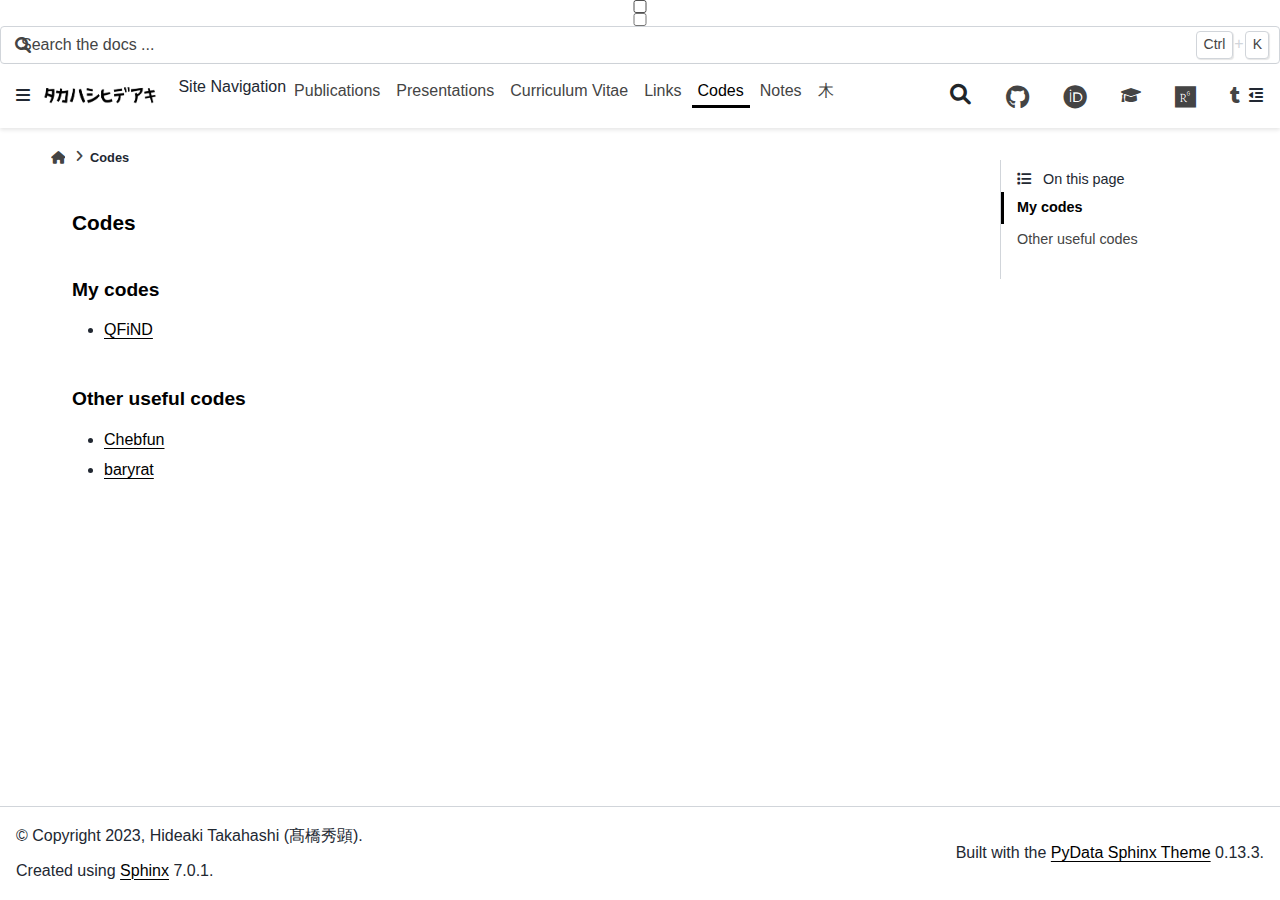
==== commit 6ffa75ed: "edit index" ====
--- a/docs/code.html
+++ b/docs/code.html
@@ -2,7 +2,7 @@
 <!DOCTYPE html>
 
 
-<html lang="en" data-content_root="./" data-theme="light">
+<html lang="en" data-theme="light">
 
   <head>
     <meta charset="utf-8" />
@@ -16,34 +16,30 @@
     document.documentElement.dataset.mode = localStorage.getItem("mode") || "light";
     document.documentElement.dataset.theme = localStorage.getItem("theme") || "light";
   </script>
-  <!--
-    this give us a css class that will be invisible only if js is disabled
-  -->
-  <noscript>
-    <style>
-      .pst-js-only { display: none !important; }
-
-    </style>
-  </noscript>
   
   <!-- Loaded before other Sphinx assets -->
-  <link href="_static/styles/theme.css?digest=8878045cc6db502f8baf" rel="stylesheet" />
-<link href="_static/styles/pydata-sphinx-theme.css?digest=8878045cc6db502f8baf" rel="stylesheet" />
-
-    <link rel="stylesheet" type="text/css" href="_static/pygments.css?v=a746c00c" />
-    <link rel="stylesheet" type="text/css" href="_static/css/header.css?v=f9c1b462" />
-    <link rel="stylesheet" type="text/css" href="_static/css/color.css?v=8196486b" />
-    <link rel="stylesheet" type="text/css" href="_static/css/font.css?v=a9de16bc" />
-  
-  <!-- So that users can add custom icons -->
-  <script src="_static/scripts/fontawesome.js?digest=8878045cc6db502f8baf"></script>
+  <link href="_static/styles/theme.css?digest=e353d410970836974a52" rel="stylesheet" />
+<link href="_static/styles/bootstrap.css?digest=e353d410970836974a52" rel="stylesheet" />
+<link href="_static/styles/pydata-sphinx-theme.css?digest=e353d410970836974a52" rel="stylesheet" />
+
+  
+  <link href="_static/vendor/fontawesome/6.1.2/css/all.min.css?digest=e353d410970836974a52" rel="stylesheet" />
+  <link rel="preload" as="font" type="font/woff2" crossorigin href="_static/vendor/fontawesome/6.1.2/webfonts/fa-solid-900.woff2" />
+<link rel="preload" as="font" type="font/woff2" crossorigin href="_static/vendor/fontawesome/6.1.2/webfonts/fa-brands-400.woff2" />
+<link rel="preload" as="font" type="font/woff2" crossorigin href="_static/vendor/fontawesome/6.1.2/webfonts/fa-regular-400.woff2" />
+
+    <link rel="stylesheet" type="text/css" href="_static/pygments.css" />
+    <link rel="stylesheet" type="text/css" href="_static/css/header.css" />
+    <link rel="stylesheet" type="text/css" href="_static/css/color.css" />
+    <link rel="stylesheet" type="text/css" href="_static/css/font.css" />
+  
   <!-- Pre-loaded scripts that we'll load fully later -->
-  <link rel="preload" as="script" href="_static/scripts/bootstrap.js?digest=8878045cc6db502f8baf" />
-<link rel="preload" as="script" href="_static/scripts/pydata-sphinx-theme.js?digest=8878045cc6db502f8baf" />
-
-    <script src="_static/documentation_options.js?v=5929fcd5"></script>
-    <script src="_static/doctools.js?v=888ff710"></script>
-    <script src="_static/sphinx_highlight.js?v=dc90522c"></script>
+  <link rel="preload" as="script" href="_static/scripts/bootstrap.js?digest=e353d410970836974a52" />
+<link rel="preload" as="script" href="_static/scripts/pydata-sphinx-theme.js?digest=e353d410970836974a52" />
+
+    <script data-url_root="./" id="documentation_options" src="_static/documentation_options.js"></script>
+    <script src="_static/doctools.js"></script>
+    <script src="_static/sphinx_highlight.js"></script>
     <script>DOCUMENTATION_OPTIONS.pagename = 'code';</script>
     <link rel="index" title="Index" href="genindex.html" />
     <link rel="search" title="Search" href="search.html" />
@@ -51,7 +47,6 @@
     <link rel="prev" title="Links" href="link.html" />
   <meta name="viewport" content="width=device-width, initial-scale=1"/>
   <meta name="docsearch:language" content="en"/>
-  <meta name="docsearch:version" content="" />
   </head>
   
   
@@ -59,16 +54,23 @@
 
   
   
-  <div id="pst-skip-link" class="skip-link d-print-none"><a href="#main-content">Skip to main content</a></div>
-  
-  <div id="pst-scroll-pixel-helper"></div>
-  
-  <button type="button" class="btn rounded-pill" id="pst-back-to-top">
-    <i class="fa-solid fa-arrow-up"></i>Back to top</button>
-
-  
-  <dialog id="pst-search-dialog">
-    
+  <a class="skip-link" href="#main-content">Skip to main content</a>
+  
+  <input type="checkbox"
+          class="sidebar-toggle"
+          name="__primary"
+          id="__primary"/>
+  <label class="overlay overlay-primary" for="__primary"></label>
+  
+  <input type="checkbox"
+          class="sidebar-toggle"
+          name="__secondary"
+          id="__secondary"/>
+  <label class="overlay overlay-secondary" for="__secondary"></label>
+  
+  <div class="search-button__wrapper">
+    <div class="search-button__overlay"></div>
+    <div class="search-button__search-container">
 <form class="bd-search d-flex align-items-center"
       action="search.html"
       method="get">
@@ -76,6 +78,7 @@
   <input type="search"
          class="form-control"
          name="q"
+         id="search-input"
          placeholder="Search the docs ..."
          aria-label="Search the docs ..."
          autocomplete="off"
@@ -83,27 +86,18 @@
          autocapitalize="off"
          spellcheck="false"/>
   <span class="search-button__kbd-shortcut"><kbd class="kbd-shortcut__modifier">Ctrl</kbd>+<kbd>K</kbd></span>
-</form>
-  </dialog>
-
-  <div class="pst-async-banner-revealer d-none">
-  <aside id="bd-header-version-warning" class="d-none d-print-none" aria-label="Version warning"></aside>
-</div>
-
-  
-    <header class="bd-header navbar navbar-expand-lg bd-navbar d-print-none">
+</form></div>
+  </div>
+  
+    <nav class="bd-header navbar navbar-expand-lg bd-navbar">
 <div class="bd-header__inner bd-page-width">
-  <button class="pst-navbar-icon sidebar-toggle primary-toggle" aria-label="Site navigation">
+  <label class="sidebar-toggle primary-toggle" for="__primary">
     <span class="fa-solid fa-bars"></span>
-  </button>
-  
-  
-  <div class="col-lg-3 navbar-header-items__start">
+  </label>
+  
+  <div class="navbar-header-items__start">
     
       <div class="navbar-item">
-
-  
-    
   
 
 <a class="navbar-brand logo" href="index.html">
@@ -111,74 +105,79 @@
   
   
   
-  
     
     
     
     <img src="_static/nome.png" class="logo__image only-light" alt="Hideaki Takahashi - Home"/>
-    <img src="" class="logo__image only-dark pst-js-only" alt="Hideaki Takahashi - Home"/>
+    <script>document.write(`<img src="" class="logo__image only-dark" alt="Hideaki Takahashi - Home"/>`);</script>
   
   
 </a></div>
     
   </div>
   
+  
   <div class="col-lg-9 navbar-header-items">
     
     <div class="me-auto navbar-header-items__center">
       
-        <div class="navbar-item">
-<nav>
+        <div class="navbar-item"><nav class="navbar-nav">
+  <p class="sidebar-header-items__title"
+     role="heading"
+     aria-level="1"
+     aria-label="Site Navigation">
+    Site Navigation
+  </p>
   <ul class="bd-navbar-elements navbar-nav">
     
-<li class="nav-item ">
-  <a class="nav-link nav-internal" href="publication.html">
-    Publications
-  </a>
-</li>
-
-
-<li class="nav-item ">
-  <a class="nav-link nav-internal" href="presentation.html">
-    Presentations
-  </a>
-</li>
-
-
-<li class="nav-item ">
-  <a class="nav-link nav-internal" href="cv.html">
-    Curriculum Vitae
-  </a>
-</li>
-
-
-<li class="nav-item ">
-  <a class="nav-link nav-internal" href="link.html">
-    Links
-  </a>
-</li>
-
-
-<li class="nav-item current active">
-  <a class="nav-link nav-internal" href="#">
-    Codes
-  </a>
-</li>
-
-
-<li class="nav-item ">
-  <a class="nav-link nav-internal" href="note.html">
-    Notes
-  </a>
-</li>
-
-
-<li class="nav-item ">
-  <a class="nav-link nav-internal" href="tree.html">
-    木
-  </a>
-</li>
-
+                    <li class="nav-item">
+                      <a class="nav-link nav-internal" href="publication.html">
+                        Publications
+                      </a>
+                    </li>
+                
+
+                    <li class="nav-item">
+                      <a class="nav-link nav-internal" href="presentation.html">
+                        Presentations
+                      </a>
+                    </li>
+                
+
+                    <li class="nav-item">
+                      <a class="nav-link nav-internal" href="cv.html">
+                        Curriculum Vitae
+                      </a>
+                    </li>
+                
+
+                    <li class="nav-item">
+                      <a class="nav-link nav-internal" href="link.html">
+                        Links
+                      </a>
+                    </li>
+                
+
+                    <li class="nav-item current active">
+                      <a class="nav-link nav-internal" href="#">
+                        Codes
+                      </a>
+                    </li>
+                
+
+                    <li class="nav-item">
+                      <a class="nav-link nav-internal" href="note.html">
+                        Notes
+                      </a>
+                    </li>
+                
+
+                    <li class="nav-item">
+                      <a class="nav-link nav-internal" href="tree.html">
+                        木
+                      </a>
+                    </li>
+                
   </ul>
 </nav></div>
       
@@ -189,14 +188,17 @@
       
         <div class="navbar-item navbar-persistent--container">
           
-
-<button class="btn btn-sm pst-navbar-icon search-button search-button__button pst-js-only" title="Search" aria-label="Search" data-bs-placement="bottom" data-bs-toggle="tooltip">
-    <i class="fa-solid fa-magnifying-glass fa-lg"></i>
-</button>
+<script>
+document.write(`
+  <button class="btn btn-sm navbar-btn search-button search-button__button" title="Search" aria-label="Search" data-bs-placement="bottom" data-bs-toggle="tooltip">
+    <i class="fa-solid fa-magnifying-glass"></i>
+  </button>
+`);
+</script>
         </div>
       
       
-        <div class="navbar-item"><ul class="navbar-icon-links"
+        <div class="navbar-item"><ul class="navbar-icon-links navbar-nav"
     aria-label="Icon Links">
         <li class="nav-item">
           
@@ -207,56 +209,56 @@
           
           
           
-          <a href="https://github.com/htkhsh" title="GitHub" class="nav-link pst-navbar-icon" rel="noopener" target="_blank" data-bs-toggle="tooltip" data-bs-placement="bottom"><i class="fa-brands fa-github fa-lg" aria-hidden="true"></i>
-            <span class="sr-only">GitHub</span></a>
-        </li>
-        <li class="nav-item">
-          
-          
-          
-          
-          
-          
-          
-          
-          <a href="https://orcid.org/0000-0001-6465-2049" title="ORCiD" class="nav-link pst-navbar-icon" rel="noopener" target="_blank" data-bs-toggle="tooltip" data-bs-placement="bottom"><i class="fa-brands fa-orcid fa-lg" aria-hidden="true"></i>
-            <span class="sr-only">ORCiD</span></a>
-        </li>
-        <li class="nav-item">
-          
-          
-          
-          
-          
-          
-          
-          
-          <a href="https://scholar.google.co.jp/citations?hl=ja&user=_Anark0AAAAJ" title="Google Scholar" class="nav-link pst-navbar-icon" rel="noopener" target="_blank" data-bs-toggle="tooltip" data-bs-placement="bottom"><i class="fa fa-graduation-cap fa-lg" aria-hidden="true"></i>
-            <span class="sr-only">Google Scholar</span></a>
-        </li>
-        <li class="nav-item">
-          
-          
-          
-          
-          
-          
-          
-          
-          <a href="https://www.researchgate.net/profile/Hideaki-Takahashi-11" title="ResearchGate" class="nav-link pst-navbar-icon" rel="noopener" target="_blank" data-bs-toggle="tooltip" data-bs-placement="bottom"><i class="fa-brands fa-researchgate fa-lg" aria-hidden="true"></i>
-            <span class="sr-only">ResearchGate</span></a>
-        </li>
-        <li class="nav-item">
-          
-          
-          
-          
-          
-          
-          
-          
-          <a href="https://ftngrf.tumblr.com/" title="tumblr" class="nav-link pst-navbar-icon" rel="noopener" target="_blank" data-bs-toggle="tooltip" data-bs-placement="bottom"><i class="fab fa-tumblr fa-lg" aria-hidden="true"></i>
-            <span class="sr-only">tumblr</span></a>
+          <a href="https://github.com/htkhsh" title="GitHub" class="nav-link" rel="noopener" target="_blank" data-bs-toggle="tooltip" data-bs-placement="bottom"><span><i class="fa-brands fa-github"></i></span>
+            <label class="sr-only">GitHub</label></a>
+        </li>
+        <li class="nav-item">
+          
+          
+          
+          
+          
+          
+          
+          
+          <a href="https://orcid.org/0000-0001-6465-2049" title="ORCiD" class="nav-link" rel="noopener" target="_blank" data-bs-toggle="tooltip" data-bs-placement="bottom"><span><i class="fa-brands fa-orcid"></i></span>
+            <label class="sr-only">ORCiD</label></a>
+        </li>
+        <li class="nav-item">
+          
+          
+          
+          
+          
+          
+          
+          
+          <a href="https://scholar.google.co.jp/citations?hl=ja&user=_Anark0AAAAJ" title="Google Scholar" class="nav-link" rel="noopener" target="_blank" data-bs-toggle="tooltip" data-bs-placement="bottom"><span><i class="fa fa-graduation-cap"></i></span>
+            <label class="sr-only">Google Scholar</label></a>
+        </li>
+        <li class="nav-item">
+          
+          
+          
+          
+          
+          
+          
+          
+          <a href="https://www.researchgate.net/profile/Hideaki-Takahashi-11" title="ResearchGate" class="nav-link" rel="noopener" target="_blank" data-bs-toggle="tooltip" data-bs-placement="bottom"><span><i class="fa-brands fa-researchgate"></i></span>
+            <label class="sr-only">ResearchGate</label></a>
+        </li>
+        <li class="nav-item">
+          
+          
+          
+          
+          
+          
+          
+          
+          <a href="https://ftngrf.tumblr.com/" title="tumblr" class="nav-link" rel="noopener" target="_blank" data-bs-toggle="tooltip" data-bs-placement="bottom"><span><i class="fab fa-tumblr"></i></span>
+            <label class="sr-only">tumblr</label></a>
         </li>
 </ul></div>
       
@@ -266,30 +268,29 @@
   
   
     <div class="navbar-persistent--mobile">
-
-<button class="btn btn-sm pst-navbar-icon search-button search-button__button pst-js-only" title="Search" aria-label="Search" data-bs-placement="bottom" data-bs-toggle="tooltip">
-    <i class="fa-solid fa-magnifying-glass fa-lg"></i>
-</button>
-    </div>
-  
-
-  
-    <button class="pst-navbar-icon sidebar-toggle secondary-toggle" aria-label="On this page">
+<script>
+document.write(`
+  <button class="btn btn-sm navbar-btn search-button search-button__button" title="Search" aria-label="Search" data-bs-placement="bottom" data-bs-toggle="tooltip">
+    <i class="fa-solid fa-magnifying-glass"></i>
+  </button>
+`);
+</script>
+    </div>
+  
+
+  
+    <label class="sidebar-toggle secondary-toggle" for="__secondary">
       <span class="fa-solid fa-outdent"></span>
-    </button>
-  
-</div>
-
-    </header>
-  
-
+    </label>
+  
+</div>
+
+    </nav>
+  
   <div class="bd-container">
     <div class="bd-container__inner bd-page-width">
       
-      
-      
-      <dialog id="pst-primary-sidebar-modal"></dialog>
-      <div id="pst-primary-sidebar" class="bd-sidebar-primary bd-sidebar">
+      <div class="bd-sidebar-primary bd-sidebar hide-on-wide">
         
 
   
@@ -298,63 +299,65 @@
     
       <div class="sidebar-header-items__center">
         
-          
-          
-            <div class="navbar-item">
-<nav>
+          <div class="navbar-item"><nav class="navbar-nav">
+  <p class="sidebar-header-items__title"
+     role="heading"
+     aria-level="1"
+     aria-label="Site Navigation">
+    Site Navigation
+  </p>
   <ul class="bd-navbar-elements navbar-nav">
     
-<li class="nav-item ">
-  <a class="nav-link nav-internal" href="publication.html">
-    Publications
-  </a>
-</li>
-
-
-<li class="nav-item ">
-  <a class="nav-link nav-internal" href="presentation.html">
-    Presentations
-  </a>
-</li>
-
-
-<li class="nav-item ">
-  <a class="nav-link nav-internal" href="cv.html">
-    Curriculum Vitae
-  </a>
-</li>
-
-
-<li class="nav-item ">
-  <a class="nav-link nav-internal" href="link.html">
-    Links
-  </a>
-</li>
-
-
-<li class="nav-item current active">
-  <a class="nav-link nav-internal" href="#">
-    Codes
-  </a>
-</li>
-
-
-<li class="nav-item ">
-  <a class="nav-link nav-internal" href="note.html">
-    Notes
-  </a>
-</li>
-
-
-<li class="nav-item ">
-  <a class="nav-link nav-internal" href="tree.html">
-    木
-  </a>
-</li>
-
+                    <li class="nav-item">
+                      <a class="nav-link nav-internal" href="publication.html">
+                        Publications
+                      </a>
+                    </li>
+                
+
+                    <li class="nav-item">
+                      <a class="nav-link nav-internal" href="presentation.html">
+                        Presentations
+                      </a>
+                    </li>
+                
+
+                    <li class="nav-item">
+                      <a class="nav-link nav-internal" href="cv.html">
+                        Curriculum Vitae
+                      </a>
+                    </li>
+                
+
+                    <li class="nav-item">
+                      <a class="nav-link nav-internal" href="link.html">
+                        Links
+                      </a>
+                    </li>
+                
+
+                    <li class="nav-item current active">
+                      <a class="nav-link nav-internal" href="#">
+                        Codes
+                      </a>
+                    </li>
+                
+
+                    <li class="nav-item">
+                      <a class="nav-link nav-internal" href="note.html">
+                        Notes
+                      </a>
+                    </li>
+                
+
+                    <li class="nav-item">
+                      <a class="nav-link nav-internal" href="tree.html">
+                        木
+                      </a>
+                    </li>
+                
   </ul>
 </nav></div>
-          
         
       </div>
     
@@ -362,7 +365,7 @@
     
       <div class="sidebar-header-items__end">
         
-          <div class="navbar-item"><ul class="navbar-icon-links"
+          <div class="navbar-item"><ul class="navbar-icon-links navbar-nav"
     aria-label="Icon Links">
         <li class="nav-item">
           
@@ -373,56 +376,56 @@
           
           
           
-          <a href="https://github.com/htkhsh" title="GitHub" class="nav-link pst-navbar-icon" rel="noopener" target="_blank" data-bs-toggle="tooltip" data-bs-placement="bottom"><i class="fa-brands fa-github fa-lg" aria-hidden="true"></i>
-            <span class="sr-only">GitHub</span></a>
-        </li>
-        <li class="nav-item">
-          
-          
-          
-          
-          
-          
-          
-          
-          <a href="https://orcid.org/0000-0001-6465-2049" title="ORCiD" class="nav-link pst-navbar-icon" rel="noopener" target="_blank" data-bs-toggle="tooltip" data-bs-placement="bottom"><i class="fa-brands fa-orcid fa-lg" aria-hidden="true"></i>
-            <span class="sr-only">ORCiD</span></a>
-        </li>
-        <li class="nav-item">
-          
-          
-          
-          
-          
-          
-          
-          
-          <a href="https://scholar.google.co.jp/citations?hl=ja&user=_Anark0AAAAJ" title="Google Scholar" class="nav-link pst-navbar-icon" rel="noopener" target="_blank" data-bs-toggle="tooltip" data-bs-placement="bottom"><i class="fa fa-graduation-cap fa-lg" aria-hidden="true"></i>
-            <span class="sr-only">Google Scholar</span></a>
-        </li>
-        <li class="nav-item">
-          
-          
-          
-          
-          
-          
-          
-          
-          <a href="https://www.researchgate.net/profile/Hideaki-Takahashi-11" title="ResearchGate" class="nav-link pst-navbar-icon" rel="noopener" target="_blank" data-bs-toggle="tooltip" data-bs-placement="bottom"><i class="fa-brands fa-researchgate fa-lg" aria-hidden="true"></i>
-            <span class="sr-only">ResearchGate</span></a>
-        </li>
-        <li class="nav-item">
-          
-          
-          
-          
-          
-          
-          
-          
-          <a href="https://ftngrf.tumblr.com/" title="tumblr" class="nav-link pst-navbar-icon" rel="noopener" target="_blank" data-bs-toggle="tooltip" data-bs-placement="bottom"><i class="fab fa-tumblr fa-lg" aria-hidden="true"></i>
-            <span class="sr-only">tumblr</span></a>
+          <a href="https://github.com/htkhsh" title="GitHub" class="nav-link" rel="noopener" target="_blank" data-bs-toggle="tooltip" data-bs-placement="bottom"><span><i class="fa-brands fa-github"></i></span>
+            <label class="sr-only">GitHub</label></a>
+        </li>
+        <li class="nav-item">
+          
+          
+          
+          
+          
+          
+          
+          
+          <a href="https://orcid.org/0000-0001-6465-2049" title="ORCiD" class="nav-link" rel="noopener" target="_blank" data-bs-toggle="tooltip" data-bs-placement="bottom"><span><i class="fa-brands fa-orcid"></i></span>
+            <label class="sr-only">ORCiD</label></a>
+        </li>
+        <li class="nav-item">
+          
+          
+          
+          
+          
+          
+          
+          
+          <a href="https://scholar.google.co.jp/citations?hl=ja&user=_Anark0AAAAJ" title="Google Scholar" class="nav-link" rel="noopener" target="_blank" data-bs-toggle="tooltip" data-bs-placement="bottom"><span><i class="fa fa-graduation-cap"></i></span>
+            <label class="sr-only">Google Scholar</label></a>
+        </li>
+        <li class="nav-item">
+          
+          
+          
+          
+          
+          
+          
+          
+          <a href="https://www.researchgate.net/profile/Hideaki-Takahashi-11" title="ResearchGate" class="nav-link" rel="noopener" target="_blank" data-bs-toggle="tooltip" data-bs-placement="bottom"><span><i class="fa-brands fa-researchgate"></i></span>
+            <label class="sr-only">ResearchGate</label></a>
+        </li>
+        <li class="nav-item">
+          
+          
+          
+          
+          
+          
+          
+          
+          <a href="https://ftngrf.tumblr.com/" title="tumblr" class="nav-link" rel="noopener" target="_blank" data-bs-toggle="tooltip" data-bs-placement="bottom"><span><i class="fab fa-tumblr"></i></span>
+            <label class="sr-only">tumblr</label></a>
         </li>
 </ul></div>
         
@@ -430,58 +433,39 @@
     
   </div>
   
-    <div class="sidebar-primary-items__start sidebar-primary__section">
-        <div class="sidebar-primary-item">
-<nav class="bd-docs-nav bd-links"
-     aria-label="Section Navigation">
-  <p class="bd-links__title" role="heading" aria-level="1">Section Navigation</p>
-  <div class="bd-toc-item navbar-nav"></div>
-</nav></div>
-        <div class="sidebar-primary-item">
-<div id="ethical-ad-placement"
-      class="flat"
-      data-ea-publisher="readthedocs"
-      data-ea-type="readthedocs-sidebar"
-      data-ea-manual="true">
-</div></div>
-    </div>
-  
   
   <div class="sidebar-primary-items__end sidebar-primary__section">
-      <div class="sidebar-primary-item">
-<div id="ethical-ad-placement"
-      class="flat"
-      data-ea-publisher="readthedocs"
-      data-ea-type="readthedocs-sidebar"
-      data-ea-manual="true">
-</div></div>
-  </div>
+  </div>
+  
+  <div id="rtd-footer-container"></div>
 
 
       </div>
       
-      <main id="main-content" class="bd-main" role="main">
+      <main id="main-content" class="bd-main">
         
         
           <div class="bd-content">
             <div class="bd-article-container">
               
-              <div class="bd-header-article d-print-none">
+              <div class="bd-header-article">
 <div class="header-article-items header-article__inner">
   
     <div class="header-article-items__start">
       
         <div class="header-article-item">
 
-<nav aria-label="Breadcrumb" class="d-print-none">
-  <ul class="bd-breadcrumbs">
+
+
+<nav aria-label="Breadcrumbs">
+  <ul class="bd-breadcrumbs" role="navigation" aria-label="Breadcrumb">
     
     <li class="breadcrumb-item breadcrumb-home">
       <a href="index.html" class="nav-link" aria-label="Home">
         <i class="fa-solid fa-home"></i>
       </a>
     </li>
-    <li class="breadcrumb-item active" aria-current="page"><span class="ellipsis">Codes</span></li>
+    <li class="breadcrumb-item active" aria-current="page">Codes</li>
   </ul>
 </nav>
 </div>
@@ -496,18 +480,18 @@
               
                 
 <div id="searchbox"></div>
-                <article class="bd-article">
+                <article class="bd-article" role="main">
                   
   <section id="codes">
-<h1>Codes<a class="headerlink" href="#codes" title="Link to this heading">#</a></h1>
+<h1>Codes<a class="headerlink" href="#codes" title="Permalink to this heading">#</a></h1>
 <section id="my-codes">
-<h2>My codes<a class="headerlink" href="#my-codes" title="Link to this heading">#</a></h2>
+<h2>My codes<a class="headerlink" href="#my-codes" title="Permalink to this heading">#</a></h2>
 <ul class="simple">
 <li><p><a class="reference external" href="https://github.com/htkhsh/QFiND">QFiND</a></p></li>
 </ul>
 </section>
 <section id="other-useful-codes">
-<h2>Other useful codes<a class="headerlink" href="#other-useful-codes" title="Link to this heading">#</a></h2>
+<h2>Other useful codes<a class="headerlink" href="#other-useful-codes" title="Permalink to this heading">#</a></h2>
 <ul class="simple">
 <li><p><a class="reference external" href="https://github.com/chebfun/chebfun">Chebfun</a></p></li>
 <li><p><a class="reference external" href="https://github.com/c-f-h/baryrat">baryrat</a></p></li>
@@ -520,51 +504,17 @@
               
               
               
-                <footer class="bd-footer-article">
-                  <div class="footer-article-items footer-article__inner">
-  
-    <div class="footer-article-item">
-<div class="prev-next-area">
-    <a class="left-prev"
-       href="link.html"
-       title="previous page">
-      <i class="fa-solid fa-angle-left"></i>
-      <div class="prev-next-info">
-        <p class="prev-next-subtitle">previous</p>
-        <p class="prev-next-title">Links</p>
-      </div>
-    </a>
-    <a class="right-next"
-       href="note.html"
-       title="next page">
-      <div class="prev-next-info">
-        <p class="prev-next-subtitle">next</p>
-        <p class="prev-next-title">Notes</p>
-      </div>
-      <i class="fa-solid fa-angle-right"></i>
-    </a>
-</div></div>
-  
-</div>
-                </footer>
-              
-              
-              
             </div>
             
             
               
-                <dialog id="pst-secondary-sidebar-modal"></dialog>
-                <div id="pst-secondary-sidebar" class="bd-sidebar-secondary bd-toc"><div class="sidebar-secondary-items sidebar-secondary__inner">
-
+                <div class="bd-sidebar-secondary bd-toc"><div class="sidebar-secondary-items sidebar-secondary__inner">
 
   <div class="sidebar-secondary-item">
-<div
-    id="pst-page-navigation-heading-2"
-    class="page-toc tocsection onthispage">
+  <div class="page-toc tocsection onthispage">
     <i class="fa-solid fa-list"></i> On this page
   </div>
-  <nav class="bd-toc-nav page-toc" aria-labelledby="pst-page-navigation-heading-2">
+  <nav class="bd-toc-nav page-toc">
     <ul class="visible nav section-nav flex-column">
 <li class="toc-h2 nav-item toc-entry"><a class="reference internal nav-link" href="#my-codes">My codes</a></li>
 <li class="toc-h2 nav-item toc-entry"><a class="reference internal nav-link" href="#other-useful-codes">Other useful codes</a></li>
@@ -584,8 +534,8 @@
   </div>
   
   <!-- Scripts loaded after <body> so the DOM is not blocked -->
-  <script defer src="_static/scripts/bootstrap.js?digest=8878045cc6db502f8baf"></script>
-<script defer src="_static/scripts/pydata-sphinx-theme.js?digest=8878045cc6db502f8baf"></script>
+  <script src="_static/scripts/bootstrap.js?digest=e353d410970836974a52"></script>
+<script src="_static/scripts/pydata-sphinx-theme.js?digest=e353d410970836974a52"></script>
 
   <footer class="bd-footer">
 <div class="bd-footer__inner bd-page-width">
@@ -593,7 +543,6 @@
     <div class="footer-items__start">
       
         <div class="footer-item">
-
   <p class="copyright">
     
       © Copyright 2023, Hideaki Takahashi (髙橋秀顕).
@@ -603,9 +552,8 @@
 </div>
       
         <div class="footer-item">
-
   <p class="sphinx-version">
-    Created using <a href="https://www.sphinx-doc.org/">Sphinx</a> 7.2.6.
+    Created using <a href="https://www.sphinx-doc.org/">Sphinx</a> 7.0.1.
     <br/>
   </p>
 </div>
@@ -613,13 +561,10 @@
     </div>
   
   
-  
     <div class="footer-items__end">
       
-        <div class="footer-item">
-<p class="theme-version">
-  <!-- # L10n: Setting the PST URL as an argument as this does not need to be localized -->
-  Built with the <a href="https://pydata-sphinx-theme.readthedocs.io/en/stable/index.html">PyData Sphinx Theme</a> 0.16.1.
+        <div class="footer-item"><p class="theme-version">
+  Built with the <a href="https://pydata-sphinx-theme.readthedocs.io/en/stable/index.html">PyData Sphinx Theme</a> 0.13.3.
 </p></div>
       
     </div>
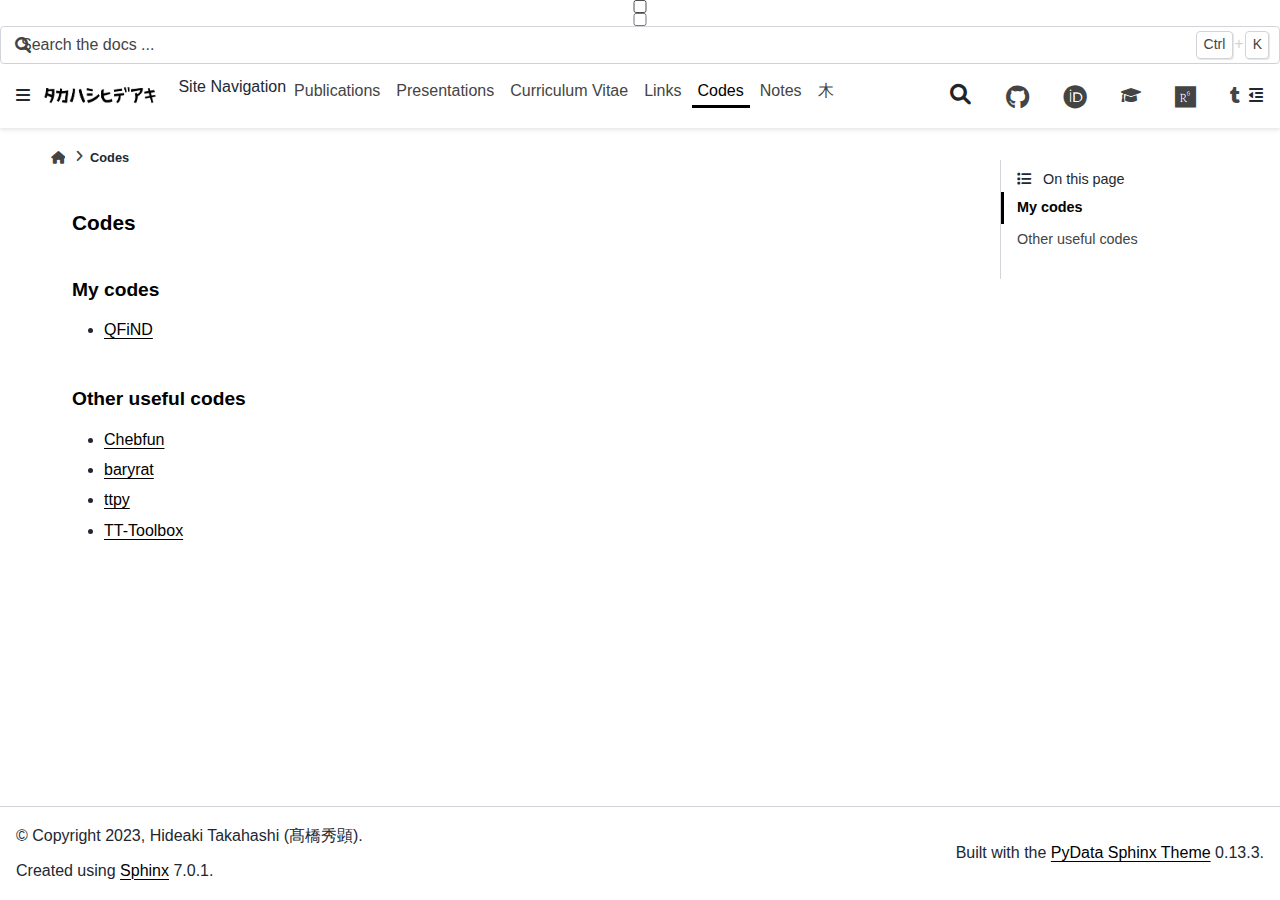
==== commit 53f7db78: "update docs" ====
--- a/docs/code.html
+++ b/docs/code.html
@@ -495,6 +495,8 @@
 <ul class="simple">
 <li><p><a class="reference external" href="https://github.com/chebfun/chebfun">Chebfun</a></p></li>
 <li><p><a class="reference external" href="https://github.com/c-f-h/baryrat">baryrat</a></p></li>
+<li><p><a class="reference external" href="https://github.com/oseledets/ttpy">ttpy</a></p></li>
+<li><p><a class="reference external" href="https://github.com/dolgov/TT-Toolbox">TT-Toolbox</a></p></li>
 </ul>
 </section>
 </section>
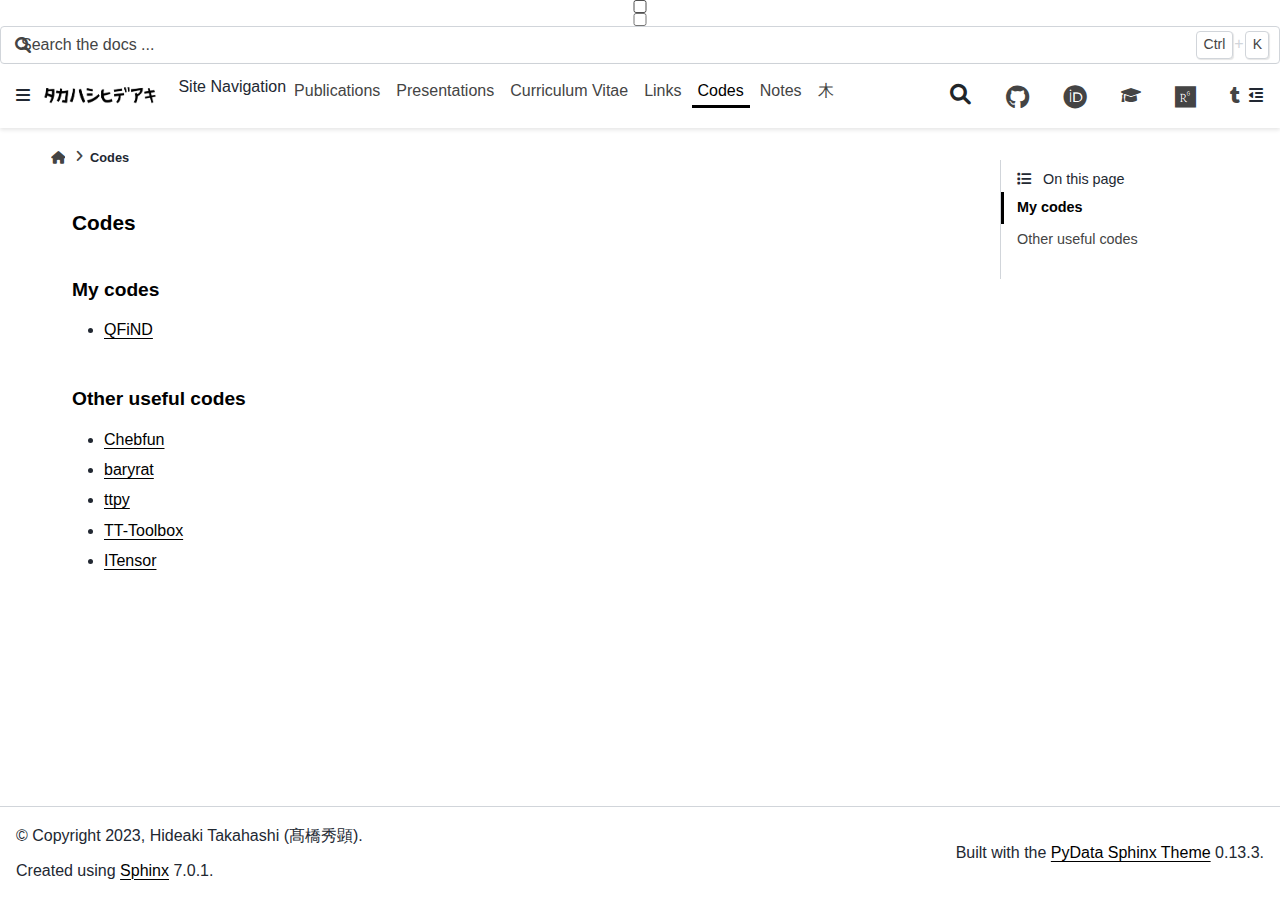
==== commit 24d55f53: "update docs" ====
--- a/docs/code.html
+++ b/docs/code.html
@@ -497,6 +497,7 @@
 <li><p><a class="reference external" href="https://github.com/c-f-h/baryrat">baryrat</a></p></li>
 <li><p><a class="reference external" href="https://github.com/oseledets/ttpy">ttpy</a></p></li>
 <li><p><a class="reference external" href="https://github.com/dolgov/TT-Toolbox">TT-Toolbox</a></p></li>
+<li><p><a class="reference external" href="https://github.com/ITensor">ITensor</a></p></li>
 </ul>
 </section>
 </section>
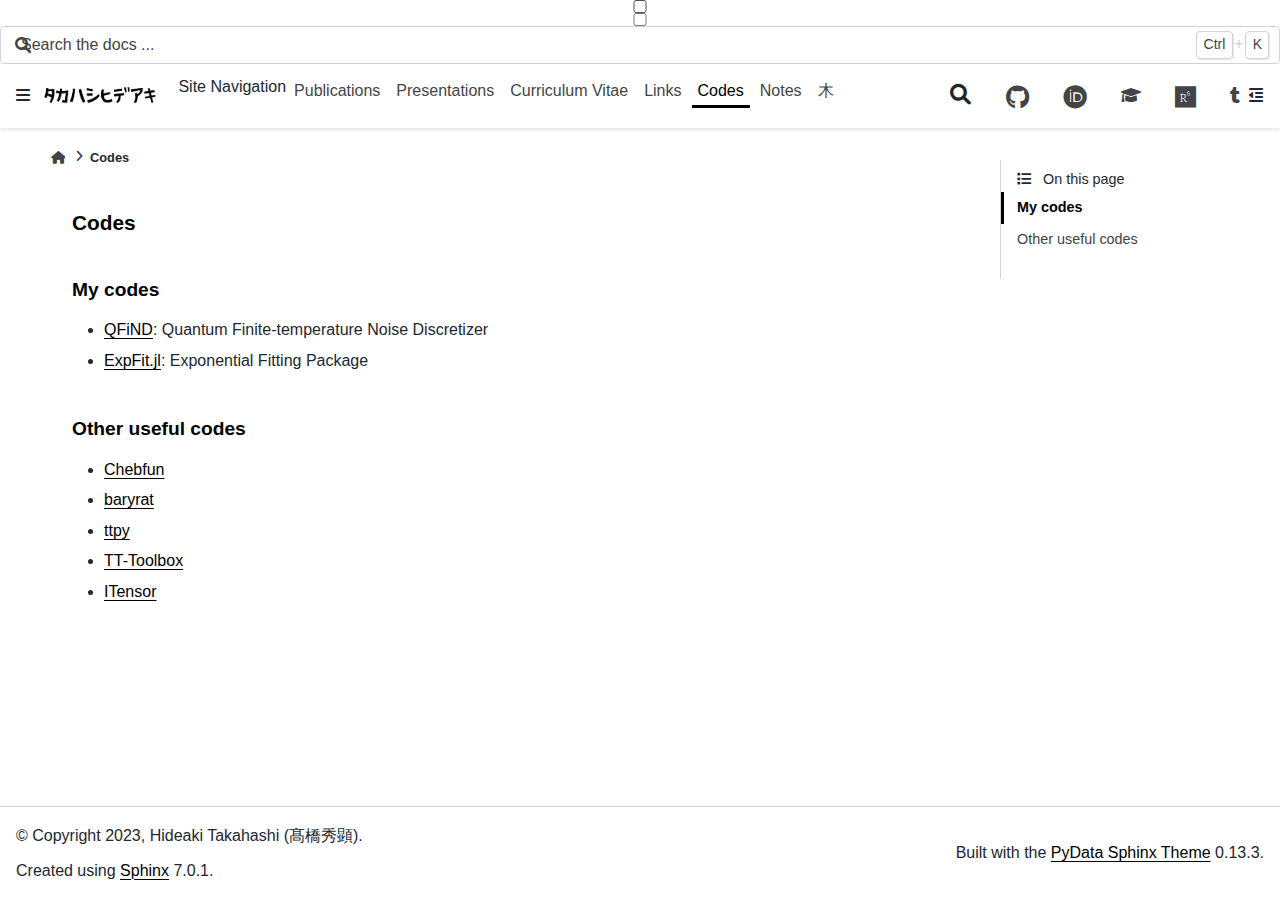
==== commit 32059527: "update codes" ====
--- a/docs/code.html
+++ b/docs/code.html
@@ -487,7 +487,8 @@
 <section id="my-codes">
 <h2>My codes<a class="headerlink" href="#my-codes" title="Permalink to this heading">#</a></h2>
 <ul class="simple">
-<li><p><a class="reference external" href="https://github.com/htkhsh/QFiND">QFiND</a></p></li>
+<li><p><a class="reference external" href="https://github.com/htkhsh/QFiND">QFiND</a>: Quantum Finite-temperature Noise Discretizer</p></li>
+<li><p><a class="reference external" href="https://github.com/DOC-Package/ExpFit.jl">ExpFit.jl</a>: Exponential Fitting Package</p></li>
 </ul>
 </section>
 <section id="other-useful-codes">
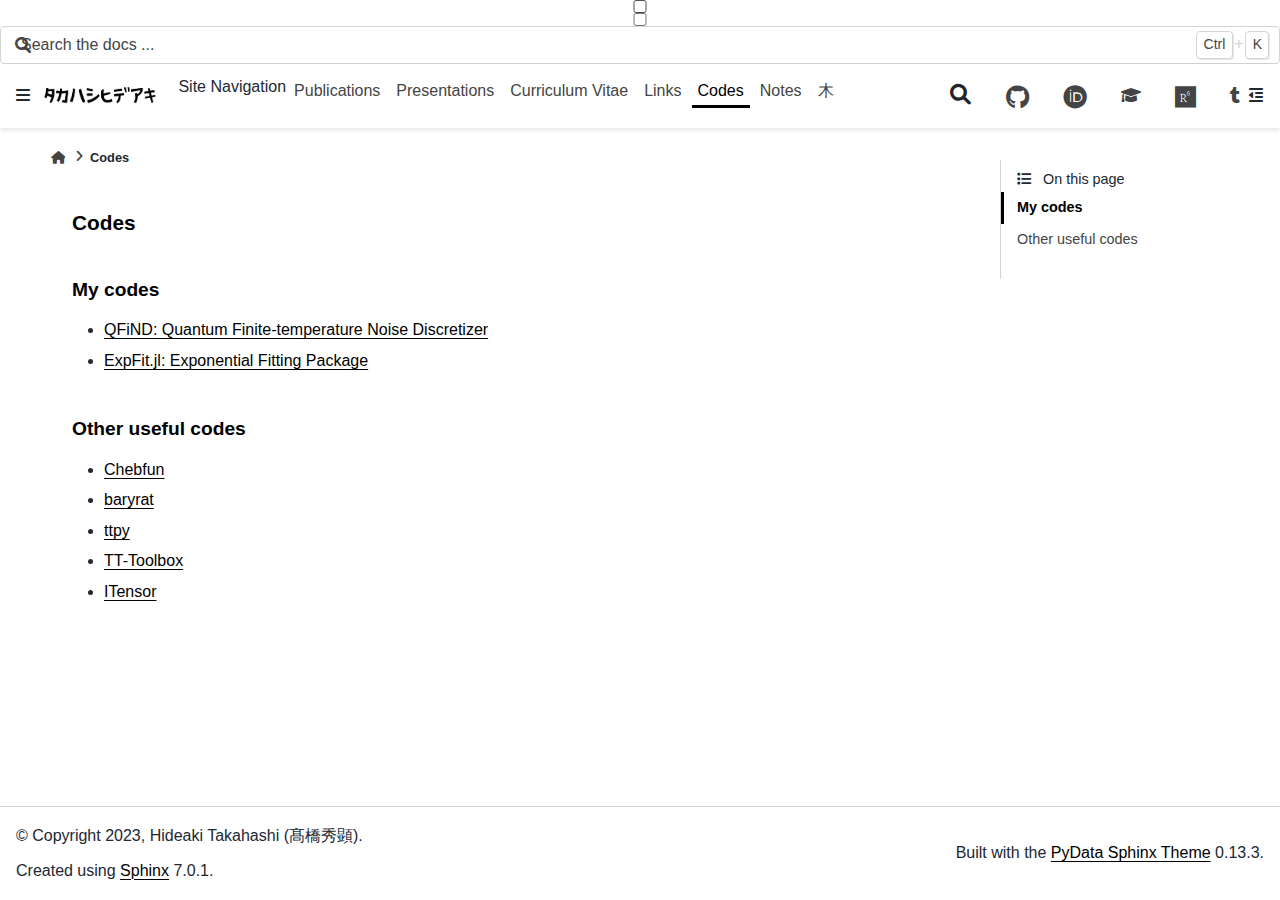
==== commit 3af634c2: "update codes" ====
--- a/docs/code.html
+++ b/docs/code.html
@@ -487,8 +487,8 @@
 <section id="my-codes">
 <h2>My codes<a class="headerlink" href="#my-codes" title="Permalink to this heading">#</a></h2>
 <ul class="simple">
-<li><p><a class="reference external" href="https://github.com/htkhsh/QFiND">QFiND</a>: Quantum Finite-temperature Noise Discretizer</p></li>
-<li><p><a class="reference external" href="https://github.com/DOC-Package/ExpFit.jl">ExpFit.jl</a>: Exponential Fitting Package</p></li>
+<li><p><a class="reference external" href="https://github.com/htkhsh/QFiND">QFiND: Quantum Finite-temperature Noise Discretizer</a></p></li>
+<li><p><a class="reference external" href="https://github.com/DOC-Package/ExpFit.jl">ExpFit.jl: Exponential Fitting Package</a></p></li>
 </ul>
 </section>
 <section id="other-useful-codes">
